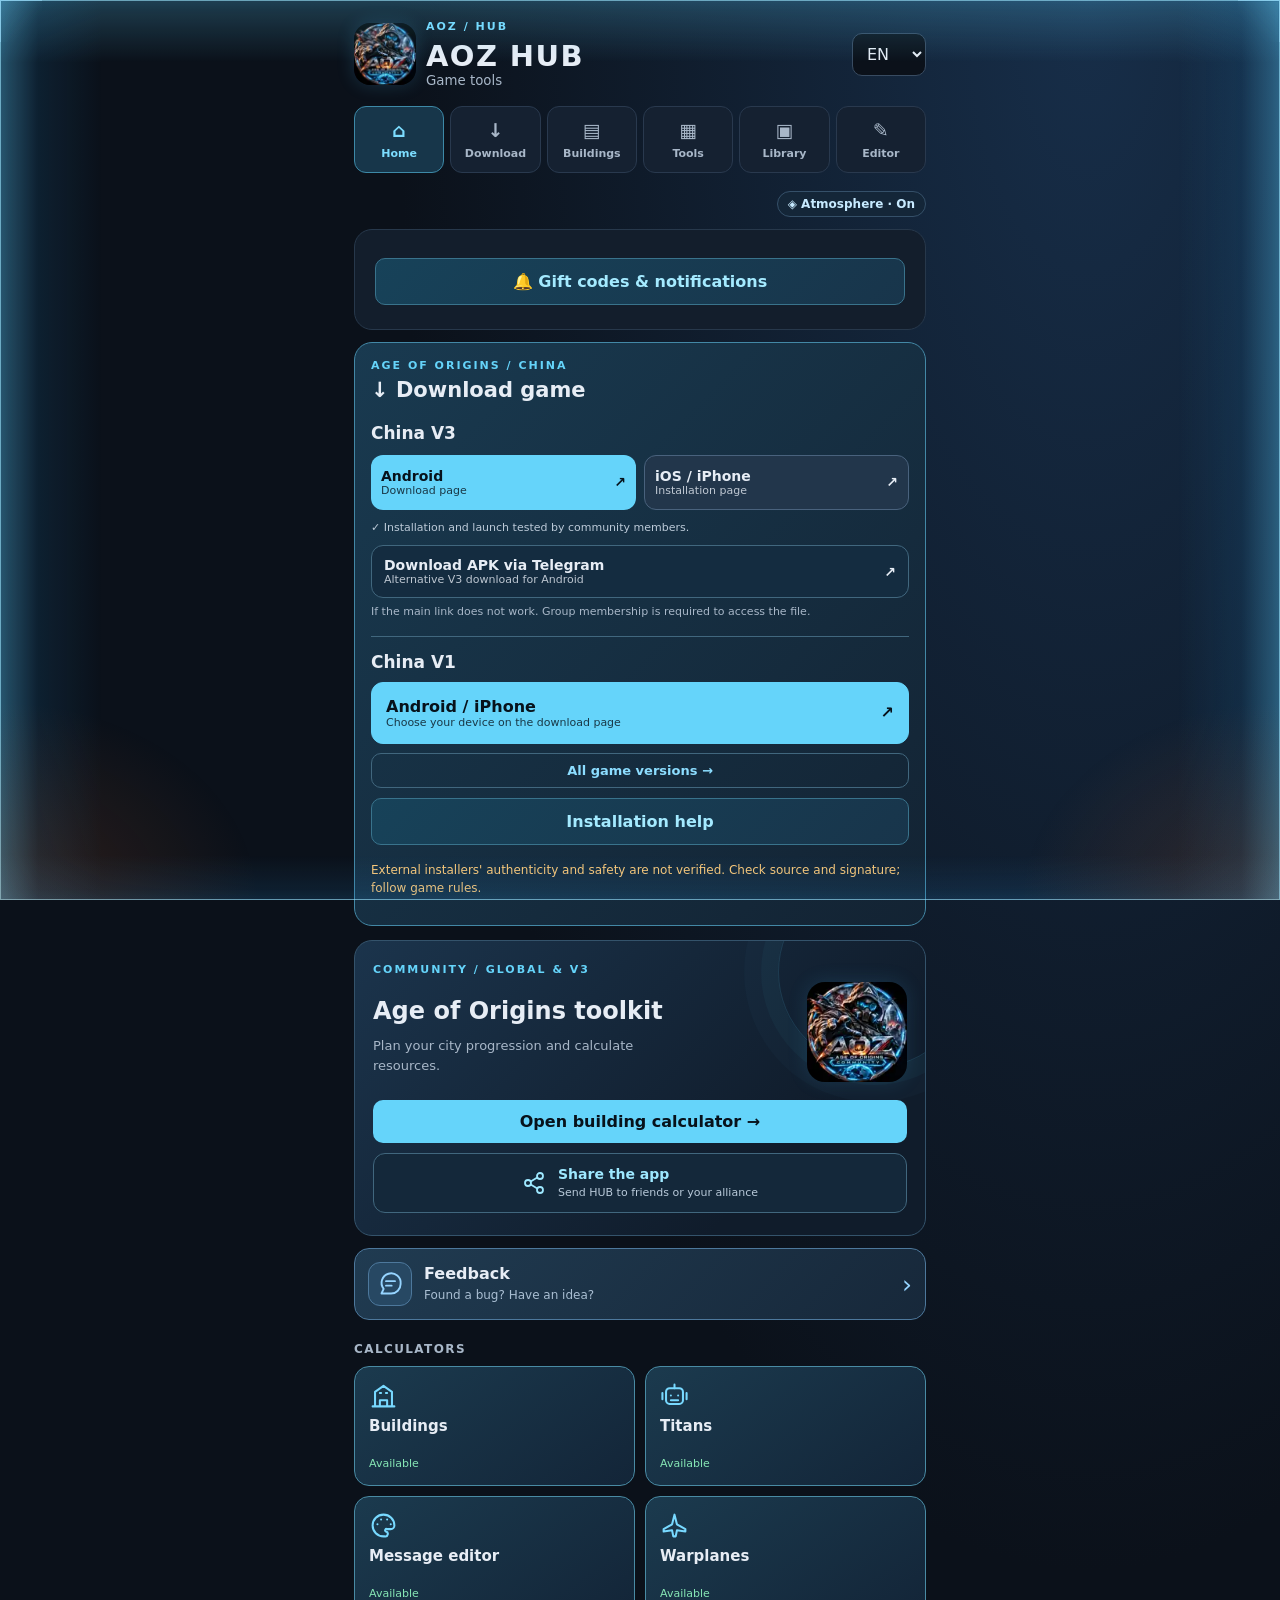
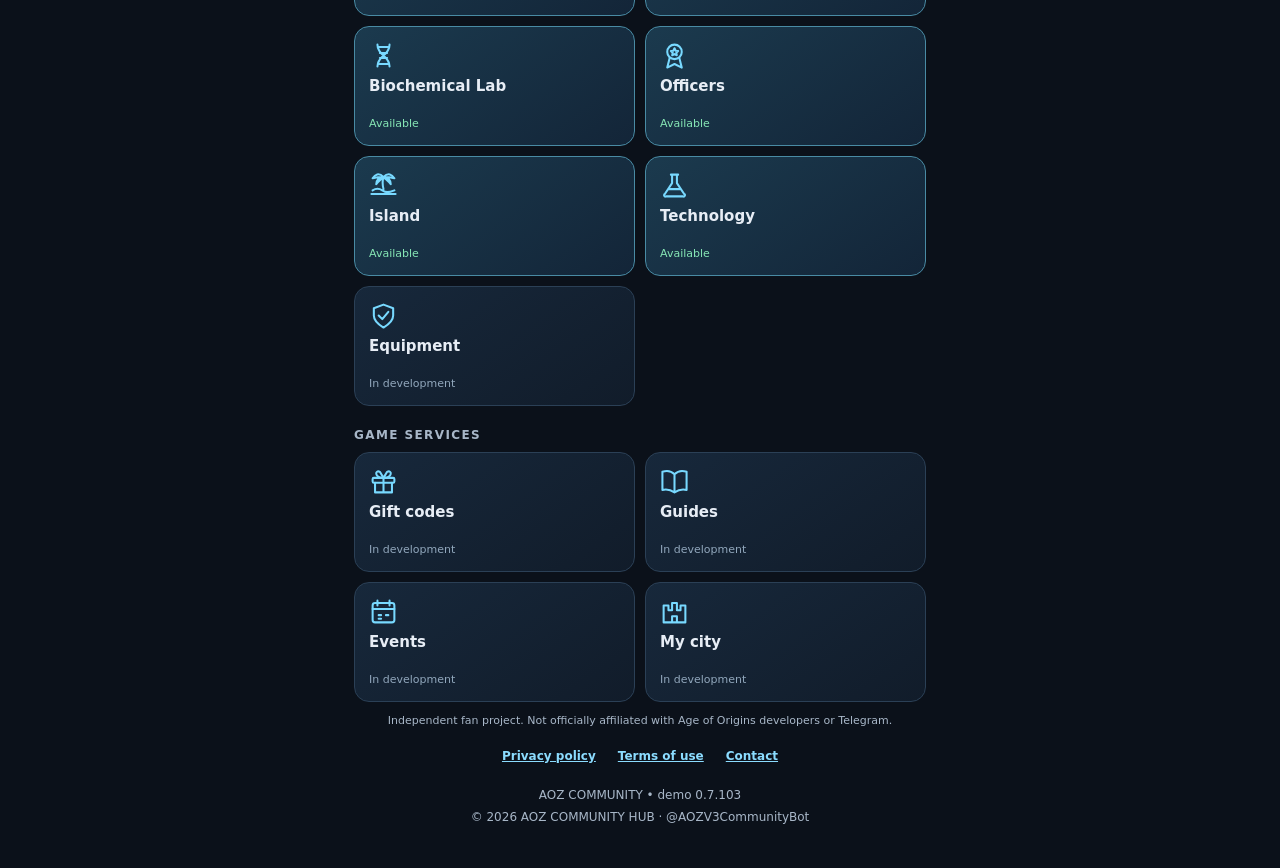
==== index.html @ c3727399 "Release 0.7.103: verify remaining active warplane talent fields" ====
<!doctype html><!-- AOZ COMMUNITY HUB | Copyright and use terms: https://t.me/MikhailXOne | Official app: https://t.me/AOZV3CommunityBot?startapp --><html lang="en"><head><meta charset="utf-8"><meta name="viewport" content="width=device-width, initial-scale=1"><title>AOZ Community Hub</title><script src="https://telegram.org/js/telegram-web-app.js?65"></script><style>
*{box-sizing:border-box}body{margin:0;background:#0b111a;color:#e7edf5;font:16px system-ui,sans-serif}main{max-width:520px;margin:auto;padding:24px 16px}header{display:flex;align-items:center;justify-content:space-between;gap:12px;margin-bottom:24px}h1{font-size:24px;margin:0;letter-spacing:1px}small,p{color:#a8b7c8}small{display:block}section{background:#131e2c;border:1px solid #27384b;border-radius:18px;padding:20px;margin:12px 0}h2{font-size:19px;margin:0 0 18px}label{display:block;font-size:13px;color:#a8b7c8;margin:12px 0 6px}select,button{width:100%;font:inherit;border-radius:10px;padding:12px;border:1px solid #384b61;background:#0b111a;color:#e7edf5}header select{width:auto}button{margin-top:18px;background:#65d4fa;color:#07121b;border:0;font-weight:800;cursor:pointer}.grid{display:grid;grid-template-columns:1fr 1fr;gap:12px}.line{display:flex;justify-content:space-between;gap:8px;padding:10px 0;border-bottom:1px solid #283649}.line strong{font-variant-numeric:tabular-nums}a{color:#65d4fa}footer{text-align:center;color:#a8b7c8;font-size:12px;margin-top:20px}#result[hidden]{display:none} .tag{color:#65d4fa;font-size:11px;letter-spacing:2px;font-weight:bold;margin-bottom:6px} .warn{color:#ffca78} .req{padding:6px 0} .muted{color:#a8b7c8} 
#cityPlanner[hidden],#cityModeWrap[hidden]{display:none}#cityPlanner{margin-top:14px;border-top:1px solid #283649;padding-top:8px}.plannerRow{display:grid;grid-template-columns:minmax(0,1fr) 100px;gap:12px;align-items:center;padding:9px 0;border-bottom:1px solid #283649}.plannerRow select{padding:9px}.plannerRow label{margin:0;font-size:14px;color:#e7edf5}.plannerRow small{font-size:12px;margin-top:4px}.planSummary{margin:14px 0;padding:12px;border:1px solid #384b61;border-radius:12px}.planSummary h3{margin:0 0 8px;font-size:16px}details{margin:12px 0}summary{cursor:pointer;color:#65d4fa;padding:8px 0}.planSteps li{margin:7px 0}.planSteps{padding-left:24px}.planCosts .line{font-size:14px}
body{background:radial-gradient(ellipse at 85% 0%,#172e49 0%,#0b111a 45%);min-height:100vh}
main{max-width:600px;padding:20px 14px 30px}
header{margin-bottom:18px}header h1{font-size:29px;letter-spacing:1.4px}
header .tag{color:#79dcff}header select{min-width:65px}
.hubnav{display:grid;grid-template-columns:repeat(4,minmax(0,1fr));gap:6px;margin-bottom:18px}
.hubnav button{margin:0;padding:11px 3px;min-width:0;background:#152131;color:#a8b7c8;border:1px solid #29394e;font-size:11px;font-weight:700;border-radius:12px;line-height:1.3}
.hubnav button span{display:block;font-size:19px;margin-bottom:4px}
.hubnav button[aria-current="page"]{background:#17364a;color:#7cddff;border-color:#3d89a7}
.hubscreen[hidden]{display:none!important}
.hubhero{position:relative;overflow:hidden;padding:22px 18px;background:linear-gradient(135deg,#1b344c,#101c2b 75%);border:1px solid #34536b}
.hubhero:after{content:"";position:absolute;right:-45px;top:-65px;width:190px;height:190px;border:1px solid #5ed2ff24;border-radius:50%;box-shadow:0 0 0 17px #5ed2ff09,0 0 0 34px #5ed2ff06;pointer-events:none}
.hubhero h2{font-size:24px;line-height:1.16;margin:10px 0;max-width:350px}
.hubhero p{font-size:14px;line-height:1.5;margin:0;max-width:330px}
.hubhero button{position:relative;z-index:1;margin-top:18px}
.hubcaption{color:#a8b7c8;font-size:12px;letter-spacing:1.4px;text-transform:uppercase;margin:22px 0 10px}
.hubtiles{display:grid;grid-template-columns:repeat(2,minmax(0,1fr));gap:10px}
.hubtile{min-width:0;background:linear-gradient(145deg,#17283b,#111c2a);border:1px solid #2b4056;border-radius:15px;padding:14px;min-height:120px;display:flex;flex-direction:column;align-items:flex-start;justify-content:flex-start;gap:7px;text-align:left;color:#e7edf5;margin:0}
.hubtile svg{width:29px;height:29px;stroke:#78d9ff;fill:none;stroke-width:1.7;stroke-linecap:round;stroke-linejoin:round}
.hubtile strong{font-size:15px;line-height:1.25;overflow-wrap:anywhere}
.hubtile small{font-size:11px;line-height:1.25;font-weight:500;color:#91a7bc;margin-top:auto}
.hubtile.live{border-color:#498ba4;background:linear-gradient(145deg,#1b3a4e,#132538)}
.hubtile.live small{color:#86e6b5}
.hubtile:disabled{opacity:1;cursor:default}
.hubtile:not(:disabled):active{transform:scale(.98)}
#hubBuild section{margin-top:0}
#hubBuild .line strong{overflow-wrap:anywhere;max-width:56%;text-align:right}
.hubsectionintro{font-size:14px;color:#a8b7c8;line-height:1.5;margin:0 0 16px}
button:focus-visible,select:focus-visible{outline:2px solid #65d4fa;outline-offset:2px}
.fbTile{text-decoration:none;box-sizing:border-box;display:flex;align-items:center;gap:12px;width:100%;text-align:start;background:linear-gradient(135deg,#203b51,#17283a);border:1px solid #4d789c;border-radius:15px;padding:13px;margin:12px 0 0;color:#e7edf5}.fbIcon{width:44px;height:44px;flex:0 0 44px;border:1px solid #4d789c;border-radius:12px;background:#274863;color:#96d4ff;display:grid;place-items:center}.fbIcon svg{width:27px;height:27px}.fbTileText{flex:1;min-width:0;display:grid;gap:4px}.fbTileText strong{font-size:16px}.fbTileText small{color:#a9bed2;font-size:12px;line-height:1.4}.fbArrow{font-size:25px;color:#96d4ff}html[dir=rtl] .fbArrow{transform:rotate(180deg)}#hubFeedback .fbHero{display:flex;align-items:center;gap:12px;margin-bottom:12px}#hubFeedback .fbHero h2{margin:4px 0}#hubFeedback textarea{width:100%;box-sizing:border-box;background:#0d1724;color:#e7edf5;border:1px solid #405773;border-radius:9px;padding:10px;font:inherit;resize:vertical;min-height:112px;line-height:1.5}#hubFeedback .fbHint{font-size:12px;color:#a9bed2;line-height:1.5;margin:8px 0}#hubFeedback .fbInfo{border:1px solid #354c65;background:#162537;border-radius:10px;padding:10px;margin:12px 0}#hubFeedback .fbSend{background:linear-gradient(135deg,#398dc2,#235d8a);color:#fff}#hubFeedback .fbContact{display:block;text-align:center;color:#8bdcff;margin:12px 0;overflow-wrap:anywhere}#hubFeedback #fbPrepared{min-height:94px;font-size:12px}#hubFeedback .fbCount{text-align:end;font-size:11px;color:#a9bed2;margin:3px 0}#hubFeedback button:disabled{opacity:.5}
@media(max-width:340px){.hubtile{padding:10px}.hubtile strong{font-size:13px}.hubnav button{font-size:10px}}

.brandwrap{display:flex;align-items:center;gap:10px;min-width:0}
.brandwrap h1{font-size:clamp(21px,5.8vw,29px)}
.brandlogo{width:62px;height:62px;flex:none;object-fit:contain;border-radius:16px;box-shadow:0 0 18px #45b8ef32}
header .brandwrap+select{flex:none;padding:10px}
.hubheroContent{display:grid;grid-template-columns:minmax(0,1fr) 100px;gap:10px;align-items:center;position:relative;z-index:1}
.hubheroContent h2{font-size:clamp(18px,5vw,24px)}
.hubheroContent .heroLogo{width:100%;aspect-ratio:1;object-fit:contain;border-radius:18px;box-shadow:0 0 20px #45b8ef25}
.hubheroContent p{font-size:13px}
@media(max-width:340px){.brandlogo{width:48px;height:48px}.hubheroContent{grid-template-columns:minmax(0,1fr) 76px}}

.downloadIntro{color:#a8b7c8;font-size:14px;line-height:1.5}
.downloadCard{padding:18px;margin:12px 0;background:linear-gradient(145deg,#17283b,#111c2a)}
.downloadCard h3{margin:0 0 8px;font-size:19px}
.downloadCard p{font-size:13px;line-height:1.5}
.downloadLink{display:flex;align-items:center;justify-content:space-between;gap:12px;text-decoration:none;background:#65d4fa;color:#07121b;border-radius:12px;padding:14px;margin-top:10px;font-weight:800}
.downloadLink.ios{background:#22364b;color:#e7edf5;border:1px solid #49627d}
.downloadLink small{font-size:11px;color:inherit;opacity:.8;font-weight:500}
.downloadLink:focus-visible{outline:2px solid #65d4fa;outline-offset:3px}
.downloadCaution{font-size:12px;line-height:1.5;color:#ffca78}
.hubnav{grid-template-columns:repeat(6,minmax(0,1fr))}
.hubnav button{overflow-wrap:normal;word-break:normal;hyphens:none}
@media(max-width:480px){.hubnav{grid-template-columns:repeat(3,minmax(0,1fr))}.hubnav button{min-height:50px;padding:8px 4px}.hubnav button span{font-size:17px;margin-bottom:2px}}
#hubTitan .titanFields.titanLongLevels{grid-template-columns:minmax(0,1fr)}
#hubTitan .titanFields select{min-width:0;width:100%}
#hubTitan .titanArtworkButton{display:block;position:relative;width:100%;margin:12px 0 4px;padding:0;background:none;border:0;border-radius:12px}
#hubTitan .titanArtworkButton .titanArtwork{margin:0}
#hubTitan .titanArtworkButton .titanZoomIcon{position:absolute;bottom:7px;right:7px;display:grid;place-items:center;width:28px;height:28px;border-radius:8px;background:#0b111acc;color:#e7edf5;font-size:18px;line-height:1}
#tArtworkDialog{width:min(96vw,1000px);max-width:96vw;max-height:92vh;overflow:auto;padding:12px;border:1px solid #41677e;border-radius:14px;background:#0b111a;color:#e7edf5}
#tArtworkDialog::backdrop{background:#000d}
#tArtworkDialog .tArtworkBar{display:flex;gap:8px;margin:0 0 8px}
#tArtworkDialog .tArtworkBar button{margin:0;padding:10px 6px;font-size:13px}
#tArtworkDialog .tArtworkViewport{overflow:auto;max-width:100%;direction:ltr;border-radius:8px;touch-action:pan-x pan-y}
#tArtworkDialog img{display:block;width:max(100%,840px);height:auto;max-width:none}
#tArtworkDialog .tArtworkViewport.fit img{width:100%}
#tArtworkDialog p{font-size:12px;margin:8px 0 0;line-height:1.4}

.hubtile{text-align:start}.planSteps{padding-inline-start:24px;padding-inline-end:0}
#hubBuild .line strong{text-align:end;unicode-bidi:isolate}
html[dir="rtl"] .hubhero:after{right:auto;left:-45px}
html[dir="rtl"] .tag,html[dir="rtl"] .brandwrap h1{direction:ltr;text-align:right}
html[dir="rtl"] .hubcaption{letter-spacing:0}
html[dir="rtl"] #lang{direction:ltr}
html[dir="rtl"] .downloadLink span{transform:scaleX(-1)}
html[dir="rtl"] #result h2{unicode-bidi:plaintext}

#hubTitan .titanFields{display:grid;grid-template-columns:repeat(2,minmax(0,1fr));gap:10px}
#hubTitan .titanFields div{min-width:0}
#hubTitan .titanFields [hidden],#hubTitan [hidden]{display:none!important}
#hubTitan .titanSelect{margin-bottom:12px}
#hubTitan .titanArtwork{display:block;width:100%;height:auto;aspect-ratio:3/1;object-fit:contain;border-radius:12px;margin:12px 0 4px;border:1px solid #384b61}
#hubTitan .titanInfo{font-size:13px;line-height:1.5}
#hubTitan .line strong{direction:ltr;unicode-bidi:isolate}
#hubTitan select{min-width:0}
#hubTitan .titanNote{font-size:12px;line-height:1.5}

.quickDownload{padding:16px;margin:0 0 14px;border-color:#4388a6;background:linear-gradient(135deg,#193a50,#132333)}
.quickDownloadTitle{display:flex;align-items:center;justify-content:space-between;gap:8px}
.quickDownloadTitle h2{margin:4px 0 6px;font-size:21px}
.quickVersion{font-weight:800;font-size:14px;border:1px solid #4d8ca4;border-radius:9px;padding:6px 10px;color:#8ce6ff}
.quickDownloadLinks{display:grid;grid-template-columns:repeat(2,minmax(0,1fr));gap:8px}
.quickDownloadLinks .downloadLink{padding:12px 10px;font-size:14px;min-width:0;gap:4px}
.quickDownloadLinks .downloadLink small{overflow-wrap:anywhere}
.quickWarning{font-size:11px;line-height:1.4;margin:10px 0 0;color:#bccad8}
.allVersionsButton{margin:9px 0 0;background:transparent;color:#8cddff;border:1px solid #41677e;padding:9px;font-size:13px}
@media(max-width:340px){.quickDownloadLinks{grid-template-columns:1fr}}
.quickV1{margin-top:12px;padding-top:12px;border-top:1px solid #41677e}
.quickV1Title{display:flex;align-items:center;justify-content:space-between;gap:8px;margin-bottom:8px}
.quickV1Title .quickVersion{font-size:12px;padding:3px 8px}
.downloadLink.v1Link{background:#65d4fa;color:#07121b;border:1px solid #65d4fa}
.apkBackup{margin-top:10px}.apkBackup .apkLink{border:1px solid #41677e;background:#142c40;color:#e7edf5;padding:11px 12px;font-size:14px}.apkLink strong{font-size:14px}.apkAccess{font-size:11px;line-height:1.4;margin:6px 0 0;color:#a8b7c8}
.quickGameTitle{font-size:17px;line-height:1.35;margin:0 0 2px;font-weight:800;color:#e7edf5;text-align:start;unicode-bidi:isolate}
.quickV3{margin-top:14px}
.quickV1{margin-top:16px;padding-top:14px}
.quickDownloadLinks .downloadLink{margin-top:8px}
.quickV1 .v1Link{margin-top:8px}
html[dir="rtl"] .quickGameTitle{text-align:right}
.analyticsFooter{text-align:center;margin:18px 0 0;color:#a8b7c8;font-size:11px;line-height:1.5}.analyticsFooter p{font-size:11px;margin:0 auto 5px;max-width:440px}.analyticsFooter .analyticsToggle{display:inline-flex;align-items:center;gap:6px;cursor:pointer;font-size:11px;margin:0;color:#a8b7c8}.analyticsToggle input{width:14px;height:14px;accent-color:#65d4fa}
.hubShare{display:flex;align-items:center;justify-content:center;gap:12px;margin-top:10px;padding:12px 14px;border:1px solid #41677e;border-radius:12px;background:#14283a;color:#9ee8ff;text-decoration:none;min-height:58px;position:relative;z-index:1;overflow-wrap:anywhere}.hubShare svg{width:24px;height:24px;flex:0 0 24px}.hubShare span{min-width:0}.hubShare strong{font-size:14px;display:block}.hubShare small{font-size:11px;line-height:1.4;margin-top:3px;color:#b8c9d9}.hubShare:active{background:#203e56}.hubShare:focus-visible{outline:2px solid #65d4fa;outline-offset:3px}
.durationPanel{border-top:1px solid #41677e;margin-top:18px;padding-top:14px}.durationPanel .line{gap:10px;align-items:flex-start}.durationPanel .line strong{text-align:end;min-width:0;overflow-wrap:anywhere}.durationPanel p{font-size:12px;line-height:1.5}
.speedControl{margin-top:18px;padding:12px;border:1px solid #2b4056;border-radius:12px;background:#101b28}.speedControl label{margin:0 0 8px;font-weight:600;color:#dceaf4}.speedRow{display:flex;align-items:center;gap:12px}.speedRow input[type=range]{flex:1;min-width:0;width:100%;accent-color:#65d4fa;margin:0}.speedNumber{display:flex;align-items:center;gap:5px;flex:0 0 auto}.speedNumber input{font:inherit;color:#e7edf5;background:#0b111a;border:1px solid #384b61;border-radius:9px;padding:8px;width:88px;min-width:0}.speedControl p{font-size:11px;margin:8px 0 0;line-height:1.4}.durationPanel .speedHighlight strong{color:#8be1ff}
.installButton{margin:10px 0 4px;background:linear-gradient(135deg,#174259,#18354b);color:#a4eaff;border:1px solid #39738c;padding:13px}.installBack{background:transparent;border:1px solid #41677e;color:#a4eaff;margin:0 0 8px}.installIntro{padding:16px}.installWarning{border:1px solid #a56a35;background:#35251c;color:#ffdcac;border-radius:10px;padding:12px;font-size:13px;line-height:1.5}.installLegend{font-size:12px;line-height:1.4}.iosStep{padding:12px}.iosStep h3{margin:0 0 10px;font-size:16px;color:#a4eaff}.iosStep p{font-size:14px;line-height:1.5;margin:10px 0 0}.iosStep button{margin:0;padding:0;background:none;display:block;border:0}.iosStep img{display:block;width:100%;height:auto;border-radius:12px}.iosStep small{text-align:center;font-size:11px;margin-top:5px}#iosZoom{width:min(96vw,650px);max-height:96vh;overflow:auto;padding:12px;border:1px solid #41677e;border-radius:14px;background:#0b111a;color:#e7edf5}#iosZoom::backdrop{background:#000b}#iosZoom button{margin:0 0 8px}#iosZoom img{width:100%;height:auto;display:block}header select{max-width:98px}
#notifyPanel [hidden]{display:none!important}#notifyPanel label{display:block;margin:10px 0 4px}#notifyPanel input[type=checkbox]{width:auto;accent-color:#66d6f1;margin-inline-end:6px}#notifyPanel button{margin-top:8px;width:100%}#notifyPanel pre{white-space:pre-wrap;overflow-wrap:anywhere;font:inherit;background:#0b111a;padding:12px;border-radius:10px}#notifyPanel .ntCampaign{border-top:1px solid #2d4052;padding:12px 0;overflow-wrap:anywhere}#notifyPanel hr{border:0;border-top:1px solid #2d4052;margin:20px 0}
#boardOpen[hidden],#hubBoard [hidden]{display:none!important}#hubBoard input,#hubBoard textarea{width:100%;font:inherit;color:#e7edf5;background:#0b111a;border:1px solid #384b61;border-radius:10px;padding:11px}#hubBoard textarea{resize:vertical;min-height:100px}#hubBoard button{margin:8px 0 0}#hubBoard .bdDanger{background:#392333;color:#ffb9bc;border:1px solid #79505b}#hubBoard .bdActions{display:grid;grid-template-columns:repeat(2,minmax(0,1fr));gap:7px}#hubBoard .bdCard{padding:15px;overflow-wrap:anywhere}#hubBoard .bdCard h3{margin:0 0 7px}#hubBoard .bdCard p{white-space:pre-wrap;margin:8px 0}#hubBoard .bdCard img{display:block;width:100%;height:auto;border-radius:10px;margin:8px 0}#hubBoard .bdState{color:#8be1ff;font-weight:700}#hubBoard button:disabled{opacity:.55;cursor:default}#hubBoard .bdIntro{font-size:13px;line-height:1.5}#hubBoard .bdDisclaimer{padding:12px 14px;margin:12px 0;border:1px solid #795b35;border-radius:10px;background:#2c251b;font-size:13px;line-height:1.55}#hubBoard .bdPrice{font-size:20px;color:#8be1ff;font-weight:800}

#etPanel[hidden]{display:none!important}#etPanel{margin-top:18px}#etPanel h2{margin:0 0 5px;font-size:20px}#etPanel .etProgress{color:#9dd9bd;font-size:13px;font-weight:700;margin:5px 0}#etPanel .etNotice{font-size:12px;line-height:1.5;color:#ffca78;background:#2b231a;padding:10px;border-radius:9px}#etPanel .etTotal{display:flex;justify-content:space-between;align-items:center;gap:8px;background:#162836;border:1px solid #35556b;border-radius:12px;padding:13px;margin:12px 0}#etPanel .etTotal strong{font-size:25px;color:#8be1ff;white-space:nowrap}#etPanel .etTools{display:grid;grid-template-columns:1fr 1fr;gap:8px;margin-bottom:16px}#etPanel .etTools button{margin:0;font-size:12px;padding:9px;background:#24384b}#etPanel .etTree{display:flex;flex-direction:column;gap:14px;position:relative}#etPanel .etRow{display:grid;gap:9px;position:relative;align-items:start}#etPanel .etRow.single{grid-template-columns:minmax(0,1fr);width:77%;align-self:center}#etPanel .etRow.double{grid-template-columns:repeat(2,minmax(0,1fr))}#etPanel .etRow:not(:last-child):after{content:'';position:absolute;bottom:-14px;left:50%;height:14px;width:2px;background:#625079;z-index:0}#etPanel .etCard{min-width:0;border:1px solid #354454;border-inline-start:4px solid var(--etColor);background:#121d29;border-radius:12px;overflow:hidden;padding:0;margin:0;box-shadow:0 2px 8px #0003}#etPanel .green{--etColor:#22c28c}#etPanel .blue{--etColor:#4698ff}#etPanel .purple{--etColor:#a66af3}#etPanel .gold{--etColor:#e7a82b}#etPanel .etSummary{display:block;padding:12px 9px;cursor:pointer;list-style:none;min-height:83px;box-sizing:border-box}#etPanel .etSummary::-webkit-details-marker{display:none}#etPanel .etSummary strong{font-size:14px;line-height:1.3;display:block;overflow-wrap:anywhere}#etPanel .etSummary:after{content:'⌄';display:block;color:#a9b9cc;text-align:center;font-size:14px;margin-top:4px}#etPanel details[open]>.etSummary:after{content:'⌃'}#etPanel .etSub{display:flex;align-items:center;justify-content:space-between;gap:4px;flex-wrap:wrap;margin-top:9px;font-size:12px}#etPanel .etLevel{color:#d4b5ff;background:#382b50;border-radius:5px;padding:3px 5px}#etPanel .etCost{color:#78e3b5;font-weight:800}#etPanel .etBody{border-top:1px solid #354454;padding:8px}#etPanel .etFields{display:flex;flex-wrap:wrap;gap:5px}#etPanel .etFields label{flex:1 1 65px;min-width:0;font-size:11px;margin:0}#etPanel select{font-size:13px;padding:6px;margin:4px 0;width:100%}#etPanel .etDescription{font-size:11px;line-height:1.5;color:#b5c3d2;overflow-wrap:anywhere}#etPanel .etBody h4{margin:10px 0 5px;font-size:12px}#etPanel .etStat{display:flex;flex-direction:column;gap:4px;padding:7px 0;border-bottom:1px solid #314152;font-size:11px;overflow-wrap:anywhere}#etPanel .etStat b{color:#8be1ff;font-size:12px}#etPanel .etBreakdown{font-size:11px;margin-top:10px}#etPanel .etStep{display:flex;justify-content:space-between;gap:3px;padding:3px 0}#etPanel .etPending{opacity:.66;padding:12px 9px;min-height:83px}#etPanel .etPending strong{display:block;font-size:13px;overflow-wrap:anywhere}#etPanel .etPending small{display:block;font-size:11px;color:#a8b7c8;margin-top:8px}
#hubTitan #tModeTabs{display:grid;grid-template-columns:repeat(2,minmax(0,1fr));gap:7px;margin:7px 0 12px}#hubTitan .tModeTab{width:100%;display:flex;align-items:center;justify-content:flex-start;gap:7px;margin:0;padding:10px 8px;border:1px solid #394b61;background:#15212e;color:#c4d3e4;border-radius:9px;font-size:12px;line-height:1.25;text-align:start;min-width:0;overflow-wrap:anywhere}#hubTitan .tModeTab:last-child{grid-column:1/-1}#hubTitan .tModeTab[aria-pressed=true]{background:#293b54;border-color:#7e9ed1;color:#eaf4ff;box-shadow:inset 0 0 0 1px #7e9ed1}#hubTitan .tModeIcon{flex-shrink:0;color:#98c3f0;font-size:18px}

#hubBuild .bcHero{padding:15px;border:1px solid #405a7b;border-radius:15px;background:radial-gradient(ellipse at 100% 0,#294568 0,transparent 68%),linear-gradient(130deg,#192e43,#101c2b);display:flex;gap:12px;align-items:center;margin-bottom:15px}
#hubBuild .bcHeroIcon{width:48px;height:48px;flex:0 0 48px;display:grid;place-items:center;background:#253d58;border:1px solid #57749b;border-radius:13px;color:#a6cfff}#hubBuild .bcHeroIcon svg{width:30px;height:30px}#hubBuild .bcBrand{color:#9bb8dc;font-size:10px;letter-spacing:1.2px;font-weight:800}#hubBuild .bcHero h2{margin:4px 0;font-size:21px;line-height:1.2}#hubBuild .bcHero p{margin:3px 0;font-size:12px;color:#b5c9df}
#hubBuild .bcCategories{display:flex;flex-wrap:wrap;gap:5px;margin:8px 0}#hubBuild .bcTab{width:auto;flex:1 1 auto;padding:8px 9px;margin:0;border:1px solid #3b4f65;background:#152437;color:#aebed1;font-size:12px;border-radius:8px}#hubBuild .bcTab[aria-pressed=true]{border-color:#87b8f4;color:#eff7ff;background:#284563}
#hubBuild .bcBuildings{display:grid;grid-template-columns:repeat(2,minmax(0,1fr));gap:7px;margin:8px 0 12px}#hubBuild .bcTile{margin:0;display:flex;align-items:center;gap:8px;text-align:start;padding:10px 8px;min-height:61px;min-width:0;background:linear-gradient(140deg,#1c3044,#142233);color:#d9e7f5;border:1px solid #344c63;font-size:12px;border-radius:10px}#hubBuild .bcTile[aria-pressed=true]{border-color:#91bdf7;background:linear-gradient(135deg,#294966,#1a3047);box-shadow:inset 0 0 0 1px #91bdf7}#hubBuild .bcTileIcon{color:#a5c8ee;flex:0 0 25px;display:grid;place-items:center}#hubBuild .bcTileIcon svg{width:24px;height:24px}#hubBuild .bcTile strong{min-width:0;overflow-wrap:anywhere}#hubBuild #coverage{font-size:11px;line-height:1.4;color:#a1b6ca}
#hubBuild .bcSelected{margin:12px 0 0;border:1px solid #3d5773;border-radius:13px 13px 0 0;background:linear-gradient(145deg,#1d3045,#142132);padding:12px 12px 9px}#hubBuild .bcSelectedLabel{font-size:10px;letter-spacing:1px;color:#a0b8d2}#hubBuild .bcSelectedTitle{display:flex;gap:8px;align-items:center;font-weight:800;font-size:19px;margin:6px 0}#hubBuild .bcLevelDisplay{display:grid;grid-template-columns:1fr 24px 1fr;align-items:center;text-align:center;gap:4px;margin-top:9px;direction:ltr}#hubBuild .bcLevelDisplay strong{font-size:26px;display:block;color:#e7edf5}#hubBuild .bcLevelDisplay div:last-child strong{color:#8be1ff}#hubBuild .bcLevelDisplay small{font-size:11px}#hubBuild .bcLevelArrow{color:#90aeca;font-size:20px}
#hubBuild .bcProgress{height:5px;background:#384758;border-radius:5px;position:relative;overflow:hidden;margin:12px 0 2px}#hubBuild .bcProgress b,#hubBuild .bcProgress i{display:block;position:absolute;inset-inline-start:0;top:0;height:100%;border-radius:5px}#hubBuild .bcProgress b{background:#4f83ba}#hubBuild .bcProgress i{background:#9bb8e5}#hubBuild .bcLevelControls{margin:0 0 12px;padding:4px 12px 12px;border:1px solid #3d5773;border-top:0;border-radius:0 0 13px 13px;background:#142132}#hubBuild .bcLevelControls label{font-size:11px;margin-top:6px}#hubBuild .bcLevelControls select{font-size:16px;padding:10px 6px}#hubBuild .plannerRow{border:1px solid #35475c;background:#152437;border-radius:10px;padding:10px;margin:6px 0;grid-template-columns:minmax(0,1fr) 82px}#hubBuild .speedControl{background:linear-gradient(145deg,#1a2c40,#111d2b);border-color:#3d5773}#hubBuild #calc{background:linear-gradient(135deg,#8ed8ff,#75a6ed);box-shadow:0 4px 15px #5fa8f022;color:#0c1e2d}
#hubBuild #result{padding:15px}#hubBuild #result h2{font-size:20px;margin:0 0 12px;line-height:1.3}#hubBuild #result h3{font-size:16px;margin:15px 0 8px}#hubBuild #result .warn{font-size:12px;padding:10px;border:1px solid #5d4935;border-radius:9px;background:#29231d;line-height:1.5}#hubBuild #result p{line-height:1.5;font-size:12px}
#hubBuild .bcResources{display:grid;grid-template-columns:repeat(2,minmax(0,1fr));gap:8px;margin:8px 0 12px}#hubBuild .bcResource{min-width:0;border:1px solid #354c62;border-radius:12px;background:linear-gradient(145deg,#1a2b3f,#142131);padding:10px;position:relative}#hubBuild .bcResourceIcon{font-size:22px;line-height:1.2;margin-bottom:5px}#hubBuild .bcResource small{font-size:11px;overflow-wrap:anywhere}#hubBuild .bcResource strong{display:block!important;max-width:none!important;text-align:start!important;color:var(--bcColor);font-size:17px;line-height:1.3;overflow-wrap:anywhere;font-variant-numeric:tabular-nums;margin:5px 0 8px}#hubBuild .bcResource label{margin:0;font-size:11px}#hubBuild .bcResource input{width:100%;min-width:0;border:1px solid #42566c;border-radius:7px;background:#0e1824;color:#e7edf5;padding:7px 6px;font-size:14px;margin:4px 0}#hubBuild .bcShort{font-size:11px;color:#9cb3c7;line-height:1.4;overflow-wrap:anywhere}#hubBuild .bcShort.need{color:#ffaaa1}#hubBuild .bcShort.ok{color:#83e3bd}
#hubBuild .bcInventory{padding:10px 11px;background:#162636;border:1px solid #344b61;border-radius:11px;margin:10px 0}#hubBuild .bcInventoryTop{display:flex;align-items:center;justify-content:space-between;gap:8px}#hubBuild .bcInventoryTop strong{font-size:13px}#hubBuild .bcInventory button{width:auto;margin:0;padding:7px 9px;border:1px solid #50637a;border-radius:8px;background:#25374c;color:#d7e5f5;font-size:11px}#hubBuild .bcInventory p{margin:6px 0 0;font-size:11px!important}#hubBuild .bcReq,#hubBuild #result>.req{padding:10px;border:1px solid #344a60;border-radius:10px;background:#162636;margin:6px 0}#hubBuild #result>.bcReq{display:flex;align-items:center;justify-content:space-between;gap:10px}#hubBuild .bcReq strong{color:#8be1ff}#hubBuild #result .planSummary{background:#142235;border-color:#3a5069}#hubBuild #result .durationPanel{background:linear-gradient(135deg,#223a50,#142332);border-color:#52799e}#hubBuild #result .durationPanel .speedHighlight{display:block;background:#112a3a;padding:11px;border:1px solid #3f7188;border-radius:10px;margin:6px 0}#hubBuild #result .durationPanel .speedHighlight strong{display:block;max-width:none;text-align:start;font-size:23px;margin-top:5px}#hubBuild #result .durationPanel .speedHighlight span{font-size:12px;color:#b0c8db}#hubBuild #result details{border:1px solid #34495e;background:#111d2a;border-radius:10px;padding:5px 10px}#hubBuild #result details summary{font-size:13px;font-weight:700}#hubBuild #result .planSteps li{background:#1a2a3c;padding:8px;border-radius:7px;font-size:13px}#hubBuild .bcSaved{font-size:11px;color:#98b5a9;margin:8px 0 0}
@media(max-width:340px){#hubBuild section{padding:12px}#hubBuild .bcResource{padding:8px}#hubBuild .bcResource strong{font-size:15px}#hubBuild .bcTile{padding:8px 5px}}


#hubEditor section{padding:14px;margin-top:0}
#hubEditor .edHero{display:flex;gap:12px;align-items:center;padding:15px;background:radial-gradient(ellipse at 100% 0,#35466b,transparent 75%),linear-gradient(135deg,#203047,#121e2d);border:1px solid #526c90;border-radius:15px;margin-bottom:12px}
#hubEditor .edHeroIcon{flex:0 0 48px;width:48px;height:48px;display:grid;place-items:center;border-radius:13px;background:#2c415c;color:#c2a7ff;font-size:28px;border:1px solid #6579a1}#hubEditor .edHero h2{font-size:22px;margin:4px 0}#hubEditor .edHero p{font-size:12px;margin:0}#hubEditor .edBox{background:#162537;border:1px solid #354c65;border-radius:12px;padding:11px;margin:10px 0}#hubEditor .edBox h3{font-size:15px;margin:0 0 8px}
#hubEditor textarea,#hubEditor input:not([type=color]):not([type=range]){font:inherit;color:#e7edf5;background:#0d1724;border:1px solid #405773;border-radius:9px;padding:10px;width:100%;min-width:0;box-sizing:border-box}#hubEditor textarea{resize:vertical;min-height:100px;line-height:1.5}#hubEditor textarea:focus,#hubEditor input:focus{outline:1px solid #8bdcff}
#hubEditor .edToolbar{display:grid;grid-template-columns:repeat(6,minmax(0,1fr));gap:5px;margin:8px 0}#hubEditor button.edSmall{margin:0;padding:8px 5px;background:#22364d;color:#dce9f6;border:1px solid #49627f;border-radius:8px;font-size:12px;min-width:0;overflow-wrap:anywhere}#hubEditor .edToolbar button{font-size:19px;min-height:40px}#hubEditor button[aria-pressed=true]{background:#345b79;border-color:#8bdcff;color:#fff}
#hubEditor .edRow{display:flex;align-items:center;gap:8px;flex-wrap:wrap}#hubEditor .edRow>*{min-width:0}#hubEditor .edRow .edSmall{flex:1}#hubEditor .edColor{padding:0;width:45px;height:37px;border:1px solid #6a8098;border-radius:8px;background:#122234;cursor:pointer;flex:0 0 45px}#hubEditor .edHex{flex:1;direction:ltr}#hubEditor .edSwatches{display:grid;grid-template-columns:repeat(8,minmax(0,1fr));gap:5px;margin:8px 0}#hubEditor .edSwatch{padding:0;margin:0;min-height:29px;border:1px solid #718299;border-radius:6px;position:relative}#hubEditor .edSwatch[aria-pressed=true]{outline:2px solid #fff;outline-offset:1px}#hubEditor .edSwatch:active{transform:scale(.95)}
#hubEditor .edNote{font-size:11px;line-height:1.45;color:#a9bed2;margin:6px 0}#hubEditor .edWarn{color:#ffca78;font-size:12px;margin:5px 0}#hubEditor .edSectionTitle{font-size:15px;color:#dce9f6;margin:14px 0 8px}#hubEditor input[type=range]{width:100%;accent-color:#8bdcff}#hubEditor .edPreviewStage{background:#bcb9ab;border:1px solid #929080;border-radius:12px;padding:15px 10px;min-height:100px}#hubEditor .edBubble{border:3px double #8b9d46;border-radius:8px;box-shadow:inset 0 0 5px #aeaeae,0 2px 3px #80775f;background:linear-gradient(180deg,#d8d8d8,#c4c4c4);padding:10px;color:#30302d;white-space:pre-wrap;overflow-wrap:anywhere;font-size:14px;font-family:Arial,system-ui,sans-serif;line-height:1.4;min-height:45px}#hubEditor .edOutput{min-height:90px;font:12px monospace;direction:ltr;overflow-wrap:anywhere}#hubEditor .edCopy{margin:8px 0;background:linear-gradient(135deg,#8ed8ff,#879ee8);color:#101d30}#hubEditor details{border:1px solid #3a5068;border-radius:9px;background:#111e2c;padding:5px 9px}#hubEditor details summary{font-size:13px}#hubEditor .edGrid{display:grid;grid-template-columns:repeat(2,minmax(0,1fr));gap:8px}#hubEditor [hidden]{display:none!important}
#hubEditor .edBudgetTrack{height:7px;background:#0d1724;border:1px solid #405773;border-radius:6px;overflow:hidden;margin:5px 0}#hubEditor .edBudgetTrack>div{height:100%;background:#72c9a7;width:0;transition:width .15s}#hubEditor .edBudgetTrack.over>div{background:#ee7373}#hubEditor .edCopy:disabled{opacity:.45;cursor:not-allowed}
#hubEditor .edModes{display:grid;grid-template-columns:repeat(3,minmax(0,1fr));gap:7px;margin:12px 0 8px}#hubEditor .edMode{display:flex;flex-direction:column;align-items:center;justify-content:center;gap:7px;width:100%;min-height:64px;min-width:0;margin:0;padding:8px 5px;border:1px solid #455c75;border-radius:10px;background:#152437;color:#c2d3e4;font-size:12px;line-height:1.25;text-align:center;overflow-wrap:anywhere}#hubEditor .edMode[aria-pressed=true]{border-color:#8bdcff;background:#26405a;color:#fff;box-shadow:inset 0 0 0 1px #8bdcff}#hubEditor .edModeSample{width:100%;height:15px;border-radius:4px;border:1px solid #ffffff40;display:block}#hubEditor .edSolidSample{background:var(--ed-solid,#e32616)}#hubEditor .edTwoSample{background:var(--ed-gradient,linear-gradient(90deg,#f00,#00f))}#hubEditor .edRainbowSample{background:linear-gradient(90deg,#a00000,#813000,#6d4200,#20551a,#00566f,#233c9e,#702080)}#hubEditor .edOpacity{padding:0 2px;margin:8px 0}#hubEditor .edOpacity label{margin-top:0}#hubEditor .edSwatch{min-height:34px}
@media(max-width:340px){#hubEditor .edSwatches{grid-template-columns:repeat(6,minmax(0,1fr))}#hubEditor .edToolbar{grid-template-columns:repeat(3,minmax(0,1fr))}}

#hubLegal section{padding:15px}#hubLegal p{line-height:1.6;font-size:13px;color:#bacbdd}#hubLegal h2{font-size:18px;margin:0 0 12px}#hubLegal a{overflow-wrap:anywhere}.legalFooter{display:flex;flex-wrap:wrap;justify-content:center;gap:5px 12px;margin:14px 0 5px}.legalFooter button{width:auto;margin:0;padding:5px;background:transparent;color:#8bdcff;font-size:12px;border:0;text-decoration:underline}.ownerContact{display:grid;gap:14px;padding:14px;border:1px solid #33586c;border-radius:14px;background:linear-gradient(145deg,#132b3a,#101e2b);margin:14px 0}.ownerContactIdentity{display:flex;align-items:center;gap:12px}.ownerContactIdentity>div{min-width:0}.ownerContactIdentity strong{display:block;color:#e5f7ff;overflow-wrap:anywhere;font-size:17px}.ownerContactIdentity small{display:block;color:#a6bbc9;font-size:12px;margin-top:3px;line-height:1.45}.ownerContactIcon{width:46px;height:46px;border-radius:14px;background:#229ed5;color:white;display:grid;place-items:center;flex:none}.ownerContactIcon svg{width:25px;height:25px}.ownerContact a.ownerContactButton{display:block;text-align:center;padding:13px 10px;border-radius:11px;background:#229ed5;color:#fff;text-decoration:none;font-weight:700;line-height:1.4}.ownerContact a.ownerContactButton:focus-visible{outline:2px solid #a5e8ff;outline-offset:3px}.ownerContactCopyright{text-align:center;color:#a6bbc9;font-size:11px!important;line-height:1.5}.legalDisclaimer{font-size:11px;color:#a8b7c8;text-align:center;line-height:1.5}.legalWarn{font-size:12px!important;color:#ffca78!important;line-height:1.5}

/* Approved branded loading screen; never blocks application initialization. */
#aozSplash[hidden]{display:none!important}
#aozSplash{position:fixed;inset:0;z-index:10000;display:grid;place-items:center;overflow:hidden;background:radial-gradient(ellipse at 50% 45%,#101b26 0,#070d14 42%,#03070b 76%);color:#e9f4fb;font-family:system-ui,-apple-system,sans-serif;pointer-events:auto;opacity:1;transition:opacity 200ms ease}
#aozSplash .aozs-splash{width:min(88vw,340px);display:flex;flex-direction:column;align-items:center;text-align:center}#aozSplash .aozs-logo-wrap{width:min(58vw,218px);aspect-ratio:1;position:relative;display:grid;place-items:center;isolation:isolate}#aozSplash .aozs-logo-wrap:before{content:"";position:absolute;inset:-9px;border-radius:50%;border:1px solid #213748;z-index:-1}#aozSplash .aozs-logo-wrap:after{content:"";position:absolute;inset:-9px;border:1px solid transparent;border-top-color:#64d9fc;border-right-color:#64d9fc55;border-radius:50%;animation:aozsScan 2.6s linear infinite;z-index:-1}#aozSplash .aozs-logo{width:100%;height:100%;object-fit:contain;border-radius:50%;display:block}#aozSplash .aozs-name{margin-top:30px;font-size:19px;line-height:1.3;letter-spacing:.12em;font-weight:800;white-space:nowrap}#aozSplash .aozs-hub{font-size:14px;margin-top:8px;letter-spacing:.48em;padding-left:.48em;color:#65d4fa;font-weight:700}#aozSplash .aozs-signal{width:104px;height:2px;margin-top:28px;background:#233541;overflow:hidden;border-radius:2px}#aozSplash .aozs-signal:before{content:"";display:block;height:100%;width:38%;background:linear-gradient(90deg,transparent,#65d4fa,transparent);animation:aozsSignal 1.6s linear infinite}#aozSplash .aozs-status{font-size:11px;margin-top:11px;color:#a5b7c7;letter-spacing:.06em}
@keyframes aozsScan{to{transform:rotate(360deg)}}
@keyframes aozsSignal{from{transform:translateX(-100%)}to{transform:translateX(365%)}}
#aozSplash{touch-action:none}@media(prefers-reduced-motion:reduce){#aozSplash{transition:none!important}#aozSplash *,#aozSplash *::before,#aozSplash *::after{animation:none!important}}
@media(max-height:420px){#aozSplash .aozs-logo-wrap{width:140px}#aozSplash .aozs-name{margin-top:14px}#aozSplash .aozs-signal{margin-top:12px}}
@media(max-width:320px){#aozSplash .aozs-name{font-size:16px}}

/* AOZ Atmosphere: edge-only cold glow, energy traces and rising embers. */
#hubHome[hidden],#aozWinterLayer[hidden],#aozWinterToggle[hidden]{display:none!important}
#aozWinterLayer{position:fixed;inset:0;z-index:9000;overflow:hidden;pointer-events:none;isolation:isolate}
#aozWinterLayer *{pointer-events:none}
#aozWinterLayer .awCold{position:absolute;inset:0;background:linear-gradient(90deg,rgba(89,203,255,.36),rgba(35,155,230,.11) 3%,transparent 8%,transparent 92%,rgba(35,155,230,.11) 97%,rgba(89,203,255,.36)),linear-gradient(180deg,rgba(94,209,255,.23),transparent 7%,transparent 95%,rgba(36,123,188,.17));box-shadow:inset 0 0 0 1px #a5eaff85}
#aozWinterLayer .awCorner{position:absolute;width:42px;height:42px;border:solid #9bdeff85;border-width:1px 0 0 1px;top:0;left:0;background:linear-gradient(135deg,#87d8ff15,transparent 65%)}
#aozWinterLayer .awCorner.awRight{left:auto;right:0;transform:scaleX(-1)}
#aozWinterLayer .awHeat{position:absolute;bottom:0;width:22%;height:24%;background:radial-gradient(ellipse at bottom left,#ed6e2429,transparent 65%);left:0}
#aozWinterLayer .awHeat.awRight{left:auto;right:0;transform:scaleX(-1)}
#aozWinterLayer .awTrace{position:absolute;left:1px;top:0;width:3px;height:108px;border-radius:100%;background:linear-gradient(180deg,transparent,#2ea8ff80 25%,#e1fbff 55%,#5cdaff90 78%,transparent);box-shadow:0 0 11px #55caffb0;opacity:0;animation:awTraceDown 9s linear -3s infinite}
#aozWinterLayer .awTrace.awRight{left:auto;right:1px;animation:awTraceDown 12s linear -6s infinite}
@keyframes awTraceDown{0%{transform:translateY(-90px);opacity:0}6%{opacity:.85}33%{opacity:.8}39%{transform:translateY(calc(100vh + 90px));opacity:0}100%{transform:translateY(calc(100vh + 90px));opacity:0}}
#aozWinterLayer .awEmber{position:absolute;bottom:-14px;left:var(--x);width:var(--s);height:var(--h);border-radius:80%;background:linear-gradient(180deg,#ffe2a1,#ff9b41 55%,#b7411600);box-shadow:0 0 6px #ff8d3c77;opacity:0;animation:awRise var(--d) ease-out var(--delay) infinite;will-change:transform,opacity}
#aozWinterLayer .awAsh{height:var(--s);background:#9ba9b3;box-shadow:none;border-radius:35%}
@keyframes awRise{0%{opacity:0;transform:translate3d(0,0,0) rotate(-12deg)}12%{opacity:var(--o)}55%{opacity:var(--mid)}100%{opacity:0;transform:translate3d(var(--drift),var(--rise),0) rotate(33deg)}}
#aozWinterToggle{display:block;width:auto;margin:0 0 8px auto;padding:5px 10px;background:#142638;border:1px solid #355069;border-radius:999px;color:#c7eaff;font:600 12px system-ui;cursor:pointer;}
@media(prefers-reduced-motion:reduce){#aozWinterLayer:not([data-motion="on"]){display:none!important}}

#aozWinterLayer .awCold:after{content:'';position:absolute;inset:0;border:1px solid #84daff85;box-shadow:inset 0 0 13px 1px #48bbff28;opacity:.35;animation:awEdgeBreath 6s ease-in-out infinite}
@keyframes awEdgeBreath{0%,100%{opacity:.35}50%{opacity:.8}}
</style><link rel="stylesheet" href="data/island-ui.css?v=0.7.82"><style>/* Building cards and visual planning */
#hubBuild section:first-child{padding:14px}
#hubBuild .bcHero{position:relative;overflow:hidden;min-height:120px;padding:14px 12px;gap:12px;background:radial-gradient(ellipse at 12% 100%,#b5a16b20,transparent 65%),linear-gradient(145deg,#233b4a,#101c2a 66%);border-color:#516b79}
#hubBuild .bcHeroIcon{flex:0 0 106px;width:106px;height:104px;background:radial-gradient(ellipse at 50% 65%,#8fc2d82c,transparent 67%);border:0;border-radius:0}
#hubBuild .bcHeroIcon img{width:100%;height:100%;object-fit:contain;filter:drop-shadow(0 6px 6px #0009)}
#hubBuild .bcHero h2{font-size:clamp(18px,5vw,24px);overflow-wrap:anywhere}#hubBuild .bcBrand{color:#d2ba84}
#hubBuild .bcCategories{gap:7px;margin:12px 0}
#hubBuild .bcTab{min-height:36px;font-weight:650;padding:7px 10px}
#hubBuild .bcTab[aria-pressed=true]{color:#eaf7ff;background:#21485b;border-color:#79d3f0}
#hubBuild .bcBuildings{grid-template-columns:repeat(2,minmax(0,1fr));gap:10px;margin-bottom:16px}
#hubBuild .bcTile{position:relative;flex-direction:column;justify-content:flex-start;align-items:center;text-align:center;padding:10px 7px;gap:3px;min-height:150px;border-radius:13px;border-color:#3a4d5e;background:radial-gradient(ellipse at 50% 47%,#39536a66,transparent 64%),linear-gradient(150deg,#1d2b37,#111e2a);overflow:hidden}
#hubBuild .bcTile[aria-pressed=true]{background:radial-gradient(ellipse at 50% 50%,#407a9470,transparent 70%),linear-gradient(150deg,#224454,#142c3d);border-color:#8adffc;box-shadow:inset 0 0 0 1px #8adffc55,0 0 14px #65d4fa15}
#hubBuild .bcTile .bcTileIcon{flex:none;width:100%;height:85px;display:grid;place-items:center}
#hubBuild .bcTileIcon img{width:100%;height:100%;object-fit:contain;filter:drop-shadow(0 4px 4px #0007)}
#hubBuild .bcTile .bcTileIcon svg{width:47px;height:47px}
#hubBuild .bcTile strong{font-size:13px;line-height:1.28;margin:auto 0 0;overflow-wrap:anywhere}
#hubBuild .bcTile small{font-size:10px;color:#b9cddd;line-height:1.25}
#hubBuild .bcTile[aria-pressed=true] small{color:#9fe7fb}
#hubBuild .bcSelected{background:radial-gradient(ellipse at 85% 22%,#35597355,transparent 70%),linear-gradient(145deg,#192e40,#142132);border-color:#52758d;padding:13px}
#hubBuild .bcSelectedTitle{min-height:100px;gap:12px;line-height:1.25;overflow-wrap:anywhere}
#hubBuild .bcSelectedTitle .bcTileIcon{width:108px;height:94px;flex:0 0 108px}
#hubBuild .bcLevelDisplay{border-top:1px solid #42556b;padding-top:12px}
#hubBuild .bcProgress{height:8px}#hubBuild .bcProgress b{background:#386b92}#hubBuild .bcProgress i{background:#81d2e7}
#hubBuild .bcLevelControls{border-color:#52758d}
#hubBuild .bcPower{display:flex;align-items:center;justify-content:space-between;gap:8px;margin:12px 0 0;padding:10px;border:1px solid #3e6074;border-radius:10px;background:#102635;color:#c1d9e7;font-size:12px}
#hubBuild .bcPower strong{color:#9fe0bc;font-size:14px;text-align:end;overflow-wrap:anywhere}#hubBuild .bcPower[hidden]{display:none}
#hubBuild .bcEffects,#hubBuild .bcAmbiguity{margin:12px 0 0;padding:12px;border:1px solid #3e6074;border-radius:12px;background:#102635}#hubBuild .bcEffects[hidden]{display:none}#hubBuild .bcEffects summary,#hubBuild .bcAmbiguity summary{font-weight:700;cursor:pointer;color:#d0e7f2}#hubBuild .bcEffectRow{display:flex;justify-content:space-between;align-items:center;gap:8px;font-size:12px;padding:8px 0;border-bottom:1px solid #27384b}#hubBuild .bcEffectRow strong{text-align:end;overflow-wrap:anywhere;color:#9fe0bc}#hubBuild .bcEffects p,#hubBuild .bcAmbiguity p{font-size:12px;margin:8px 0 0}#hubBuild .bcAmbiguity{background:#30271b;border-color:#80633b}#hubBuild .bcAmbiguity summary{color:#f6cb83}#hubBuild .bcAmbiguityRow{display:grid;grid-template-columns:1fr;gap:4px}#hubBuild .bcAmbiguityRow strong{text-align:start;color:#f6cb83}
#hubBuild .bcJump{padding:9px;margin:0 0 12px;min-height:40px;background:#193c50;color:#bdeafa;border:1px solid #4d849c;font-size:13px}
#hubBuild .bcResource{border-color:#435b6c;background:radial-gradient(ellipse at 0% 0%,color-mix(in srgb,var(--bcColor) 12%,transparent),transparent 65%),#142334}
#hubBuild .bcResource strong{font-size:clamp(15px,4vw,20px)}
#hubBuild .bcTile:focus-visible,#hubBuild .bcJump:focus-visible{outline:2px solid #a7eaff;outline-offset:3px}
#hubBuild .bcAuditNote{color:#b4c7d4;font-size:12px;line-height:1.5;margin:10px 0;padding:9px;border-inline-start:2px solid #c8a969;background:#252a30}
@media(max-width:350px){#hubBuild .bcHeroIcon{flex-basis:80px;width:80px;height:85px}#hubBuild .bcTile{min-height:137px}#hubBuild .bcTile .bcTileIcon{height:74px}#hubBuild .bcSelectedTitle .bcTileIcon{width:85px;flex-basis:85px}}
/* Building cards: fixed artwork track, independent wrapping labels. */
#hubBuild .bcTile{margin:0;display:grid;grid-template-columns:minmax(0,1fr);grid-template-rows:clamp(74px,26vw,112px) minmax(2.6em,1fr) auto;align-content:stretch;align-items:center;justify-items:center;gap:6px;min-height:0;min-width:0;height:100%;padding:10px 7px;text-align:center;overflow:hidden}
#hubBuild .bcTile .bcTileIcon{position:relative;display:block;width:100%;height:100%;min-width:0;min-height:0;overflow:hidden}
#hubBuild .bcTile .bcTileIcon img,#hubBuild .bcTile .bcTileIcon svg{position:absolute;inset:0;display:block;width:100%;height:100%;max-width:100%;max-height:100%;margin:0;object-fit:contain;filter:none}
#hubBuild .bcTile strong{display:block;position:relative;min-width:0;width:100%;margin:0;font-size:13px;line-height:1.3;white-space:normal;overflow-wrap:anywhere;word-break:normal}
#hubBuild .bcTile small{display:block;position:relative;width:100%;margin:0;font-size:11px;line-height:1.3;white-space:normal;overflow-wrap:anywhere}

/* Titan development: independent art and text tracks, mobile and RTL safe. */
#hubTitan>section:first-child{padding:14px}
#hubTitan .tvHero{padding:15px 13px;border:1px solid #6c604c;border-radius:15px;background:radial-gradient(ellipse at 90% 0%,#b8884526,transparent 70%),linear-gradient(145deg,#28303e,#15202d);margin:0 0 12px}
#hubTitan .tvBrand{font-size:10px;font-weight:800;letter-spacing:1.6px;color:#d9bd82}
#hubTitan .tvHero h2{margin:5px 0;font-size:clamp(18px,5vw,25px);overflow-wrap:anywhere}
#hubTitan .tvHero p{font-size:12px;line-height:1.4;margin:0;color:#bdcbd8}
#hubTitan .tvPicker{display:grid;grid-template-columns:repeat(2,minmax(0,1fr));gap:9px;margin:9px 0 14px}
#hubTitan .tvPick{display:grid;grid-template-columns:minmax(0,1fr);grid-template-rows:auto minmax(2.6em,1fr) auto;gap:7px;min-width:0;height:100%;margin:0;padding:8px;border:1px solid #53677c;background:linear-gradient(150deg,#26394b,#14202d);color:#e2edf7;text-align:center;border-radius:13px;overflow:hidden}
#hubTitan .tvPick[data-who="1"]{background:linear-gradient(145deg,#382c3b,#1d202c);border-color:#705765}
#hubTitan .tvPick[aria-pressed=true]{border-color:#e4c185;box-shadow:inset 0 0 0 1px #e4c18555,0 0 12px #caa3651c}
#hubTitan .tvImage{position:relative;width:100%;aspect-ratio:1/1;overflow:hidden;border-radius:8px;min-width:0;min-height:0;background:#111b26}
#hubTitan .tvImage img{position:absolute;inset:0;width:100%;height:100%;max-width:100%;max-height:100%;object-fit:cover;display:block;object-position:50% 50%}
#hubTitan .tvPick[data-who="0"] .tvImage img{object-position:0% 50%}
#hubTitan .tvPick strong,#hubTitan .tvPick small{display:block;width:100%;margin:0;min-width:0;white-space:normal;overflow-wrap:anywhere;line-height:1.3}
#hubTitan .tvPick strong{font-size:14px}#hubTitan .tvPick small{font-size:11px;color:#d3c4a4}
#hubTitan .titanArtworkButton{margin:8px 0 14px;border:1px solid #4b5c70;background:#111c28;padding:0 0 8px;overflow:hidden}
#hubTitan .titanArtworkButton .titanArtwork{border:0;border-radius:10px 10px 0 0;aspect-ratio:3/1;object-fit:contain}
#hubTitan .tvArtCaption{display:block;color:#b9cddd;font-size:11px;line-height:1.4;padding:7px 30px 0 10px;overflow-wrap:anywhere}
#hubTitan #tModeTabs{gap:9px;margin:8px 0 16px}
#hubTitan .tModeTab,#hubTitan .tModeTab:last-child{grid-column:auto;display:grid;grid-template-columns:30px minmax(0,1fr);grid-template-rows:auto auto;align-content:center;align-items:center;gap:4px 8px;min-width:0;min-height:78px;text-align:start;padding:9px 8px;border-radius:12px;background:linear-gradient(145deg,#213348,#152232)}
#hubTitan .tModeTab[aria-pressed=true]{border-color:#dfbc7d;background:linear-gradient(145deg,#413b3b,#263445);box-shadow:inset 0 0 0 1px #dfbc7d66;color:#fff4de}
#hubTitan .tModeIcon{grid-row:1/3;display:grid;place-items:center;width:30px;height:34px;color:#dbbf88;font-size:24px}
#hubTitan .tModeIcon svg{width:26px;height:26px;display:block}
#hubTitan .tvModeTitle{font-size:13px;font-weight:750;line-height:1.25;min-width:0;overflow-wrap:anywhere}
#hubTitan .tvModeDesc{grid-column:2;font-size:10px;font-weight:500;line-height:1.3;color:#b5c8da;overflow-wrap:anywhere;white-space:normal}
#hubTitan .tvPick:focus-visible,#hubTitan .tModeTab:focus-visible{outline:2px solid #f5d69a;outline-offset:2px}
#hubTitan #tNote{font-size:12px;color:#b8c6d3;margin:8px 0 10px}
@media(max-width:350px){#hubTitan>section:first-child{padding:10px}#hubTitan .tModeTab{grid-template-columns:24px minmax(0,1fr);padding:8px 6px;gap:3px 5px}#hubTitan .tModeIcon{width:24px}#hubTitan .tModeIcon svg{width:22px;height:22px}}
/* Titan evolution path */
#hubTitan .tvEvoPath{margin:0 0 14px;padding:12px;border:1px solid #53667c;border-radius:13px;background:linear-gradient(145deg,#202f42,#152130)}
#hubTitan .tvEvoPath h3{margin:0 0 10px;font-size:15px;color:#e3eaf3}
#hubTitan .tvEvoSummary{display:grid;grid-template-columns:repeat(2,minmax(0,1fr));gap:7px;margin-bottom:12px}
#hubTitan .tvEvoState{min-width:0;border:1px solid #3d5064;border-inline-start:3px solid var(--stage);border-radius:8px;padding:8px;background:#111e2c}
#hubTitan .tvEvoState small{font-size:10px;line-height:1.3}
#hubTitan .tvEvoState strong{display:block;color:var(--stage);font-size:12px;line-height:1.35;overflow-wrap:anywhere;margin-top:3px}
#hubTitan .tvEvoRail{display:grid;grid-template-columns:repeat(5,minmax(0,1fr));gap:4px}
#hubTitan .tvEvoStage{display:grid;grid-template-rows:26px minmax(3.9em,1fr) auto;justify-items:center;align-items:center;gap:4px;margin:0;padding:6px 2px;min-width:0;min-height:0;border:1px solid #3a4b60;border-radius:9px;background:#172536;color:#d3dfe9;text-align:center}
#hubTitan .tvEvoStage[aria-pressed=true]{border-color:var(--stage);box-shadow:inset 0 0 0 1px var(--stage);background:#263449}
#hubTitan .tvEvoStage:disabled{opacity:.5;cursor:default}
#hubTitan .tvEvoDot{display:grid;place-items:center;width:25px;height:25px;border:1px solid var(--stage);border-radius:50%;color:var(--stage);font-size:12px;background:#111e2d}
#hubTitan .tvEvoName{font-size:10px;line-height:1.3;width:100%;overflow-wrap:anywhere;white-space:normal}
#hubTitan .tvEvoStage small{color:var(--stage);font-size:10px;line-height:1.2}
#hubTitan .tvEvoTrack{display:flex;gap:3px;margin:10px 0 0;height:6px}
#hubTitan .tvEvoSegment{position:relative;overflow:hidden;border-radius:4px;background:#354357}
#hubTitan .tvEvoSegment b,#hubTitan .tvEvoSegment i{position:absolute;inset-block:0;inset-inline-start:0;background:var(--stage)}
#hubTitan .tvEvoSegment b{opacity:.45}
#hubTitan .tvEvoPath p{font-size:11px;line-height:1.4;margin:8px 0 0}
@media(max-width:350px){#hubTitan .tvEvoPath{padding:9px 7px}#hubTitan .tvEvoRail{gap:3px}#hubTitan .tvEvoName{font-size:9px}}
</style></head><body><div id="aozSplash" role="status" aria-live="polite"><div class="aozs-splash"><div class="aozs-logo-wrap"><img id="aozSplashLogo" class="aozs-logo" width="512" height="512" alt="AOZ Community" src="[data-uri]" decoding="sync"></div><div class="aozs-name">AOZ COMMUNITY</div><div class="aozs-hub">HUB</div><div class="aozs-signal" aria-hidden="true"></div><div class="aozs-status" id="aozSplashStatus">Loading…</div></div></div><script>(function(){
const splash=document.getElementById('aozSplash'),logo=document.getElementById('aozSplashLogo'),status=document.getElementById('aozSplashStatus');
const words={ru:'Загрузка…',en:'Loading…',es:'Cargando…',vi:'Đang tải…',ar:'جارٍ التحميل…',zh:'載入中…',hr:'Učitavanje…',it:'Caricamento…'};
let lang='en';try{lang=(localStorage.getItem('aozHubManualLang')||window.Telegram?.WebApp?.initDataUnsafe?.user?.language_code||navigator.language||'en').toLowerCase().split(/[-_]/)[0]}catch{}
status.textContent=words[lang]||words.en;
// Show on every new document load. Start the visible minimum after a paint,
// not while the main script is still executing. The app initializes in parallel.
let ready=false,painted=false,closing=false,closed=false,minimum=0,safety=0,fade=0;
const reduced=window.matchMedia?.('(prefers-reduced-motion: reduce)')?.matches===true;
function hide(){if(closed)return;closed=true;clearTimeout(minimum);clearTimeout(safety);clearTimeout(fade);splash.hidden=true}
function maybeFinish(){if(closing||closed||!ready||!painted)return;closing=true;splash.style.opacity='0';fade=setTimeout(hide,reduced?0:200)}
window.aozFinishSplash=()=>{ready=true;maybeFinish()};
safety=setTimeout(hide,8000);
const sharp=new Image();sharp.onload=()=>{if(!closed&&sharp.naturalWidth>0)logo.src=sharp.src};sharp.src='assets/aoz-splash-512.svg';
const frame=window.requestAnimationFrame?.bind(window)||((fn)=>setTimeout(fn,16));
frame(()=>frame(()=>{if(closed)return;minimum=setTimeout(()=>{painted=true;maybeFinish()},800)}));
})();</script><main><header><div class="brandwrap"><img class="brandlogo" src="[data-uri]" alt="AOZ Community" width="62" height="62"><div><div class="tag">AOZ / HUB</div><h1>AOZ HUB</h1><small id="sub">Игровые инструменты</small></div></div><select id="lang" aria-label="Язык / Language"><option value="ru">RU</option><option value="en" selected>EN</option><option value="es">ES</option><option value="vi">VI</option><option value="ar">AR</option><option value="zh">繁中</option><option value="hr" title="Hrvatski">HR</option><option value="it" title="Italiano">IT</option></select></header>
<nav class="hubnav" aria-label="Navigation">
<button type="button" data-screen="home"><span aria-hidden="true">⌂</span><b data-ui="home"></b></button><button type="button" data-screen="download"><span aria-hidden="true">↓</span><b data-ui="downloadNav"></b></button>
<button type="button" data-screen="build"><span aria-hidden="true">▤</span><b data-ui="build"></b></button>
<button type="button" data-screen="tools"><span aria-hidden="true">▦</span><b data-ui="tools"></b></button>
<button type="button" data-screen="guides"><span aria-hidden="true">▣</span><b data-ui="guides"></b></button>
<button type="button" data-screen="editor"><span aria-hidden="true">✎</span><b data-ui="editorNav"></b></button>
</nav>
<div class="hubscreen" id="hubHome"><button id="aozWinterToggle" type="button" aria-pressed="true">◈ Atmosphere · On</button><div id="aozWinterLayer" aria-hidden="true" hidden><div class="awCold"></div><div class="awCorner"></div><div class="awCorner awRight"></div><div class="awHeat"></div><div class="awHeat awRight"></div><div class="awTrace"></div><div class="awTrace awRight"></div><span class="awEmber" style="--x:1.2%;--s:1.5px;--h:3.2px;--o:0.48;--mid:0.31;--d:8.0s;--delay:-0.29s;--drift:8px;--rise:-17vh"></span><span class="awEmber" style="--x:95.1%;--s:3.2px;--h:6.7px;--o:0.55;--mid:0.36;--d:9.3s;--delay:-1.00s;--drift:-8px;--rise:-30vh"></span><span class="awEmber" style="--x:8.6%;--s:2.8px;--h:5.9px;--o:0.62;--mid:0.40;--d:10.6s;--delay:-1.89s;--drift:8px;--rise:-24vh"></span><span class="awEmber awAsh" style="--x:95.4%;--s:2.4px;--h:5.0px;--o:0.26;--mid:0.17;--d:11.9s;--delay:-2.98s;--drift:-8px;--rise:-18vh"></span><span class="awEmber" style="--x:8.3%;--s:2.0px;--h:4.2px;--o:0.54;--mid:0.35;--d:13.2s;--delay:-4.24s;--drift:8px;--rise:-31vh"></span><span class="awEmber" style="--x:95.7%;--s:1.6px;--h:3.4px;--o:0.61;--mid:0.40;--d:8.0s;--delay:-3.14s;--drift:-8px;--rise:-25vh"></span><span class="awEmber" style="--x:8.0%;--s:3.3px;--h:6.9px;--o:0.68;--mid:0.44;--d:9.3s;--delay:-4.32s;--drift:8px;--rise:-19vh"></span><span class="awEmber awAsh" style="--x:96.0%;--s:2.9px;--h:6.1px;--o:0.26;--mid:0.17;--d:10.6s;--delay:-5.68s;--drift:-8px;--rise:-32vh"></span><span class="awEmber" style="--x:7.7%;--s:2.5px;--h:5.3px;--o:0.60;--mid:0.39;--d:11.9s;--delay:-7.23s;--drift:8px;--rise:-26vh"></span><span class="awEmber" style="--x:96.3%;--s:2.1px;--h:4.4px;--o:0.67;--mid:0.44;--d:13.2s;--delay:-8.96s;--drift:-8px;--rise:-20vh"></span><span class="awEmber" style="--x:7.4%;--s:1.7px;--h:3.6px;--o:0.52;--mid:0.34;--d:8.0s;--delay:-6.00s;--drift:8px;--rise:-33vh"></span><span class="awEmber awAsh" style="--x:96.6%;--s:3.4px;--h:7.1px;--o:0.26;--mid:0.17;--d:9.3s;--delay:-7.64s;--drift:-8px;--rise:-27vh"></span><span class="awEmber" style="--x:7.1%;--s:3.0px;--h:6.3px;--o:0.66;--mid:0.43;--d:10.6s;--delay:-9.46s;--drift:8px;--rise:-21vh"></span><span class="awEmber" style="--x:96.9%;--s:2.6px;--h:5.5px;--o:0.51;--mid:0.33;--d:11.9s;--delay:-11.47s;--drift:-8px;--rise:-34vh"></span></div><section id="notifyPanel" style="margin-top:12px"><button id="ntOpen" type="button" class="installButton" style="width:100%"></button><div id="ntBody" hidden><p id="ntIntro"></p><p id="ntStatus" role="status" aria-live="polite"></p><div id="ntPrefs" hidden><label><input type="checkbox" id="ntV3"> China V3</label><label><input type="checkbox" id="ntV1"> China V1</label><label><input type="checkbox" id="ntGlobal"> Global</label><label><input type="checkbox" id="ntNews"> <span id="ntNewsLabel"></span></label><p id="ntConsent"></p><button type="button" id="ntSave"></button><button type="button" id="ntUnsub" class="installButton"></button></div><div id="ntAdmin" hidden><hr><h2 id="ntAdminTitle"></h2><p id="ntCounts"></p><button type="button" id="ntRefresh" class="installButton"></button><label id="ntCategoryLabel" for="ntCategory"></label><select id="ntCategory"><option value="v3">China V3</option><option value="v1">China V1</option><option value="global">Global</option></select><label for="ntCode" id="ntCodeLabel"></label><input id="ntCode" maxlength="64" autocomplete="off" autocapitalize="off" spellcheck="false"><button id="ntPreview" type="button"></button><div id="ntPreviewBox" hidden><p id="ntAudience"></p><label id="ntPreviewLanguageLabel" for="ntPreviewLanguage"></label><select id="ntPreviewLanguage"><option value="ru">RU</option><option value="en">EN</option><option value="es">ES</option><option value="vi">VI</option><option value="ar">AR</option><option value="zh">繁中</option><option value="hr">HR</option><option value="it">IT</option></select><pre id="ntPreviewText" dir="auto"></pre><button id="ntQueue" type="button"></button></div><h3 id="ntHistoryTitle"></h3><p id="ntBatchHint"></p><div id="ntHistory"></div></div></div></section>
<section class="quickDownload"><div class="quickDownloadTitle"><div><div class="tag">AGE OF ORIGINS / CHINA</div><h2><span aria-hidden="true">↓ </span><span data-ui="download"></span></h2></div></div><div class="quickV3"><h3 class="quickGameTitle" dir="ltr">China V3</h3><div class="quickDownloadLinks"><a class="downloadLink" data-analytics-download="v3_android" href="https://xgame7.ru/xr/xr.htm" target="_blank" rel="noopener noreferrer"><div>Android<small data-ui="androidSub"></small></div><span aria-hidden="true">↗</span></a><a class="downloadLink ios" data-analytics-download="v3_ios" href="https://tqauu.wvedkov.cn:8443/api/c/28rekne8" target="_blank" rel="noopener noreferrer"><div>iOS / iPhone<small data-ui="iosSub"></small></div><span aria-hidden="true">↗</span></a></div><p class="quickWarning" data-ui="quickWarning"></p><div class="apkBackup"><a class="downloadLink apkLink" data-telegram-link data-analytics-download="v3_apk_telegram" href="https://t.me/c/3538241427/1/35205" target="_blank" rel="noopener noreferrer"><div><strong data-ui="apkBackupTitle"></strong><small data-ui="apkBackupSub"></small></div><span aria-hidden="true">↗</span></a><p class="apkAccess" data-ui="apkBackupAccess"></p></div></div><div class="quickV1"><h3 class="quickGameTitle" dir="ltr">China V1</h3><a class="downloadLink v1Link" data-analytics-download="v1_universal" href="https://sdk.nehapi.com/mobile/Downfile/index?data=Z2lkPTM5JnBpZD0zMjM3fHY1OUgwQ0RuN2ZjaVcwUTlvaDFY" target="_blank" rel="noopener noreferrer"><div>Android / iPhone<small data-ui="v1Choose"></small></div><span aria-hidden="true">↗</span></a></div><button type="button" class="allVersionsButton" data-screen="download" data-ui="allVersions"></button><button type="button" class="installButton" data-screen="install" data-ui="installHelp"></button></section>
<section class="hubhero"><div class="tag">COMMUNITY / GLOBAL &amp; V3</div><div class="hubheroContent"><div><h2 data-ui="hero"></h2><p data-ui="lead"></p></div><img class="heroLogo" src="[data-uri]" alt="" width="100" height="100"></div><button type="button" data-screen="build" data-ui="open"></button><a id="hubShare" class="hubShare" data-telegram-link href="https://t.me/share/url?url=https%3A%2F%2Ft.me%2FAOZV3CommunityBot%3Fstartapp" target="_blank" rel="noopener noreferrer"><svg viewBox="0 0 24 24" fill="none" stroke="currentColor" stroke-width="1.8" stroke-linecap="round" stroke-linejoin="round" aria-hidden="true"><circle cx="18" cy="5" r="3"/><circle cx="6" cy="12" r="3"/><circle cx="18" cy="19" r="3"/><path d="m8.7 10.5 6.6-4M8.7 13.5l6.6 4"/></svg><span><strong data-ui="shareApp"></strong><small data-ui="shareHint"></small></span></a></section>
<a href="https://t.me/MikhailXOne" id="fbOpen" class="fbTile"><span class="fbIcon"><svg viewBox="0 0 24 24" aria-hidden="true" fill="none" stroke="currentColor" stroke-width="1.7" stroke-linecap="round" stroke-linejoin="round"><path d="M21 11.5a8.5 8.5 0 0 1-8.5 8.5H4l1.9-4.1A8.5 8.5 0 1 1 21 11.5Z"/><path d="M8 9h8M8 13h5"/></svg></span><span class="fbTileText"><strong data-fb="0">Feedback</strong><small data-fb="1">Found a bug? Have an idea?</small></span><span class="fbArrow" aria-hidden="true">›</span></a>
<h2 class="hubcaption" data-ui="calculators"></h2><div class="hubtiles" id="homeCalcTiles"></div>
<h2 class="hubcaption" data-ui="services"></h2><div class="hubtiles" id="homeGuideTiles"></div><button id="boardOpen" class="installButton" type="button" data-bd="0" hidden></button>
</div>
<div class="hubscreen" id="hubTools" hidden><h2 data-ui="calculators"></h2><p class="hubsectionintro" data-ui="toolsLead"></p><div class="hubtiles" id="allCalcTiles"></div></div>
<div class="hubscreen" id="hubGuides" hidden><h2 data-ui="services"></h2><p class="hubsectionintro" data-ui="guidesLead"></p><div class="hubtiles" id="allGuideTiles"></div></div>
<div class="hubscreen" id="hubDownload" hidden>
<h2 data-ui="download"></h2><p class="downloadIntro" data-ui="downloadLead"></p><button type="button" class="installButton" data-screen="install" data-ui="installHelp"></button>
<section class="downloadCard"><div class="tag">AGE OF ORIGINS / CHINA</div><h3>China V3</h3><p data-ui="v3Lead"></p>
<a class="downloadLink" data-analytics-download="v3_android" href="https://xgame7.ru/xr/xr.htm" target="_blank" rel="noopener noreferrer"><div>Android<small data-ui="androidSub"></small></div><span aria-hidden="true">↗</span></a>
<a class="downloadLink ios" data-analytics-download="v3_ios" href="https://tqauu.wvedkov.cn:8443/api/c/28rekne8" target="_blank" rel="noopener noreferrer"><div>iOS / iPhone<small data-ui="iosSub"></small></div><span aria-hidden="true">↗</span></a>
<div class="apkBackup"><a class="downloadLink apkLink" data-telegram-link data-analytics-download="v3_apk_telegram" href="https://t.me/c/3538241427/1/35205" target="_blank" rel="noopener noreferrer"><div><strong data-ui="apkBackupTitle"></strong><small data-ui="apkBackupSub"></small></div><span aria-hidden="true">↗</span></a><p class="apkAccess" data-ui="apkBackupAccess"></p></div><div class="downloadCaution" data-ui="downloadWarning"></div></section>
<section class="downloadCard"><div class="tag">AGE OF ORIGINS / CHINA</div><h3>China V1</h3><p data-ui="v1Lead"></p><a class="downloadLink v1Link" data-analytics-download="v1_universal" href="https://sdk.nehapi.com/mobile/Downfile/index?data=Z2lkPTM5JnBpZD0zMjM3fHY1OUgwQ0RuN2ZjaVcwUTlvaDFY" target="_blank" rel="noopener noreferrer"><div>Android / iPhone<small data-ui="v1Choose"></small></div><span aria-hidden="true">↗</span></a><p class="quickWarning" data-ui="v1Checked"></p></section>
</div><div class="hubscreen" id="hubInstall" hidden><button type="button" class="installBack" data-screen="download" data-ui="installBack"></button><a id="androidJump" class="installButton" style="display:block;text-align:center;border-radius:10px;text-decoration:none" href="#androidGuide"></a><section class="installIntro"><div class="tag">AOZ COMMUNITY HUB / iOS</div><h2 id="iosTitle"></h2><p id="iosIntro"></p><p id="iosWarning" class="installWarning"></p><p id="iosLegend" class="installLegend"></p></section><div id="iosSteps"></div><section class="installIntro"><p id="iosEnd"></p><a id="iosApple" target="_blank" rel="noopener noreferrer"></a><p class="installLegend" id="iosAndroid" hidden></p></section><div id="androidGuide" style="scroll-margin-top:80px"><section class="installIntro"><div class="tag">AOZ COMMUNITY HUB / Android</div><h2 id="androidTitle"></h2><p id="androidIntro"></p><p id="androidWarning" class="installWarning"></p><p id="androidLegend" class="installLegend"></p></section><div id="androidSteps"></div><section class="installIntro"><p id="androidEnd"></p><a id="androidGoogle" target="_blank" rel="noopener noreferrer"></a></section></div></div><dialog id="iosZoom"><button id="iosZoomClose" type="button"></button><img id="iosZoomImage" alt=""></dialog><dialog id="tArtworkDialog" aria-labelledby="tArtworkTitle"><h2 id="tArtworkTitle" style="margin:0 0 10px"></h2><div class="tArtworkBar"><button type="button" id="tArtworkFit"></button><button type="button" id="tArtworkClose" autofocus></button></div><div class="tArtworkViewport" id="tArtworkViewport" tabindex="0"><img id="tArtworkLarge" alt=""></div><p id="tArtworkHint"></p></dialog><div class="hubscreen" id="hubTitan" hidden><section>
<h2 data-titan="title"></h2><p class="titanNote warn" id="tNote"></p>

<label for="tWho" data-titan="titan"></label><select id="tWho"></select>

<label for="tMode" data-titan="mode"></label><select id="tMode"></select><div id="tModeTabs" hidden></div>
<div id="tExtra" hidden><label for="tItem" id="tItemLabel"></label><select id="tItem"></select></div>
<div id="tLevels" class="titanFields"><div><label for="tFrom" data-titan="from"></label><select id="tFrom"></select></div><div><label for="tTo" data-titan="to"></label><select id="tTo"></select></div></div>
<div id="tQuantity" hidden><label for="tCount" id="tCountLabel"></label><select id="tCount"></select></div>
<p id="tInfo" class="titanInfo"></p><button id="tEmpressShortcut" type="button" hidden></button><button id="tCalc" type="button" data-titan="calc"></button><div id="etPanel" hidden></div>
</section><section id="tResult" hidden aria-live="polite"></section>
<button type="button" id="tArtworkOpen" class="titanArtworkButton" hidden><img id="tEmpressArtwork" class="titanArtwork" src="[data-uri]" width="1260" height="420" alt="" decoding="async" loading="lazy"><img id="tSpiritArtwork" class="titanArtwork" src="[data-uri]" width="1260" height="420" alt="" decoding="async" loading="lazy" hidden><span class="titanZoomIcon" aria-hidden="true">⛶</span></button>
</div><div class="hubscreen" id="hubPlane" hidden></div><div class="hubscreen" id="hubOfficer" hidden></div><div class="hubscreen" id="hubBuild" hidden><section><h2 id="heading">🏗 Строительство</h2><label id="buildingLabel">Здание</label><select id="building"></select><small id="coverage" style="margin-top:8px"></small><div class="grid"><div><label for="from" id="fromLabel">Текущий уровень</label><select id="from"></select></div><div><label for="to" id="toLabel">Целевой уровень</label><select id="to"></select></div></div><div id="cityModeWrap" hidden><label for="cityMode" id="cityModeLabel"></label><select id="cityMode"><option value="full"></option><option value="single"></option></select></div><div id="cityPlanner" hidden><h3 id="cityCurrentTitle"></h3><p id="cityHint" class="muted"></p><div id="cityCurrent"></div></div><div class="speedControl"><label id="speedBonusLabel" for="speedBonus"></label><div class="speedRow"><input id="speedRange" type="range" min="0" max="500" step="0.01" value="0" dir="ltr"><div class="speedNumber" dir="ltr"><input id="speedBonus" type="number" inputmode="decimal" min="0" max="10000" step="0.01" value="0"><span aria-hidden="true">%</span></div></div><p id="speedBonusHint"></p></div><button id="calc">Рассчитать ресурсы</button></section><section id="result" hidden aria-live="polite"></section></div><div class="hubscreen" id="hubBoard" hidden><button id="bdBack" class="installBack" type="button" data-bd="38"></button><section><div class="tag">AOZ COMMUNITY HUB / PRIVATE PILOT</div><h2 data-bd="0"></h2><p class="bdIntro warn bdDisclaimer" data-bd="43"></p><p class="bdIntro warn" data-bd="1"></p><p id="bdStatus" role="status" aria-live="polite"></p><div id="bdContent" hidden><p class="bdIntro" data-bd="34"></p><details><summary data-bd="2"></summary><form id="bdForm"><label for="bdGame" data-bd="3"></label><select id="bdGame"><option value="v3">China V3</option><option value="v1">China V1</option><option value="global">Global</option></select><div class="grid"><div><label for="bdWorld" data-bd="4"></label><input id="bdWorld" required maxlength="24"></div><div><label for="bdLevel" data-bd="5"></label><input id="bdLevel" type="number" min="1" max="99" required></div></div><label for="bdPower" data-bd="6"></label><input id="bdPower" type="number" min="0" max="999999999999" step="1"><div class="grid"><div><label for="bdPrice" data-bd="7"></label><input id="bdPrice" type="number" min="0" max="9999999999.99" step=".01"></div><div><label for="bdCurrency" data-bd="8"></label><select id="bdCurrency"><option>USD</option><option>EUR</option><option>RUB</option><option>CNY</option></select></div></div><label for="bdTitle" data-bd="9"></label><input id="bdTitle" required maxlength="80"><label for="bdDesc" data-bd="10"></label><textarea id="bdDesc" maxlength="1500"></textarea><label for="bdImages" data-bd="11"></label><input id="bdImages" type="file" accept="image/*" multiple><button type="submit" data-bd="12"></button></form></details><button id="bdRefresh" class="installButton" type="button" data-bd="13"></button><h3 data-bd="14"></h3><label for="bdFilterGame" data-bd="3"></label><select id="bdFilterGame"><option value="" data-bd="39"></option><option value="v3">China V3</option><option value="v1">China V1</option><option value="global">Global</option></select><label for="bdFilterWorld" data-bd="40"></label><input id="bdFilterWorld" maxlength="24"></div></section><div id="bdList"></div></div><footer id="foot">AOZ COMMUNITY • тестовая версия 0.7.103</footer><div style="text-align:center;font-size:12px;color:#a8b7c8;margin:8px 0 14px;overflow-wrap:anywhere"><a href="https://t.me/AOZV3CommunityBot?startapp" style="color:#a8b7c8;text-decoration:none" target="_blank" rel="noopener noreferrer">© 2026 AOZ COMMUNITY HUB · @AOZV3CommunityBot</a></div></main><script>(function(){const layer=document.getElementById('aozWinterLayer'),button=document.getElementById('aozWinterToggle'),select=document.getElementById('lang');if(!layer||!button)return;
const words={"ru":["Атмосфера","Вкл.","Выкл."],"en":["Atmosphere","On","Off"],"es":["Ambiente","Sí","No"],"vi":["Hiệu ứng","Bật","Tắt"],"ar":["الأجواء","تشغيل","إيقاف"],"zh":["氛圍特效","開啟","關閉"],"hr":["Atmosfera","Uklj.","Isklj."],"it":["Atmosfera","Attiva","Disattiva"]};const key='aozHubWinterDisabled_v1';let pref=null;try{pref=localStorage.getItem(key)}catch{}const motion=window.matchMedia('(prefers-reduced-motion: reduce)');function season(){const d=new Date();return d>=new Date(2026,10,26)&&d<new Date(2027,0,11)}function enabled(){return pref==='0'||(pref!=='1'&&!motion.matches)}function render(){const active=enabled(),now=season(),l=words[select?.value]||words.en;button.hidden=!now;button.textContent='◈ '+l[0]+' · '+l[active?1:2];button.setAttribute('aria-pressed',String(active));layer.dataset.motion=pref==='0'?'on':'auto';layer.hidden=!now||!active||document.visibilityState==='hidden'}button.addEventListener('click',()=>{pref=enabled()?'1':'0';try{localStorage.setItem(key,pref)}catch{}render()});select?.addEventListener('change',render);document.addEventListener('DOMContentLoaded',render);document.addEventListener('visibilitychange',render);if(motion.addEventListener)motion.addEventListener('change',render);else motion.addListener(render);render()})();</script><script src="data/building-reference.js?v=0.7.82"></script><script src="data/titan-talents/empress-planner.js?v=0.7.94"></script><script src="data/plane-development.js?v=0.7.103"></script><script src="data/plane-ui.js?v=0.7.103"></script><script src="data/officer-equipment.js?v=0.7.82"></script><script src="data/officer-extra-stats.js?v=0.7.82"></script><script src="data/officer-equipment-ui.js?v=0.7.82"></script><script src="data/officer-learnable.js?v=0.7.82"></script><script src="data/officer-planner.js?v=0.7.82"></script><script src="data/island-source.js?v=0.7.80.1"></script><script src="data/island-core.js?v=0.7.82"></script><script src="data/island-art.js?v=0.7.80.1"></script><script src="data/island-names.js?v=0.7.80.1"></script><script src="data/island-locales.js?v=0.7.82"></script><script src="data/island-ui.js?v=0.7.80.1"></script>
<script>
const db={"schema":2,"date":"2026-11-26","resource_order":["food","oil","steel","minerals","uranium"],"names":{"main":{"ru":"Мэрия","en":"City Hall","max":41,"es":"Ayuntamiento","vi":"Tòa thị chính","ar":"دار البلدية"},"wall":{"ru":"Городская стена","en":"City Wall","max":41,"es":"Muralla de la ciudad","vi":"Tường thành","ar":"سور المدينة"},"factory":{"ru":"Завод","en":"Factory","max":41,"es":"Fábrica","vi":"Nhà máy","ar":"المصنع"},"camp":{"ru":"Казармы","en":"Camp","max":41,"es":"Cuartel","vi":"Doanh trại","ar":"الثكنات"},"embassy":{"ru":"Посольство","en":"Embassy","max":41,"es":"Embajada","vi":"Đại sứ quán","ar":"السفارة"},"garage":{"ru":"Автозавод","en":"Garage","max":41,"es":"Fábrica de vehículos","vi":"Nhà máy xe","ar":"مصنع المركبات"},"depot":{"ru":"Склад","en":"Depot","max":41,"es":"Almacén","vi":"Kho chứa","ar":"المستودع"},"hospital":{"ru":"Госпиталь","en":"Hospital","max":41,"es":"Hospital","vi":"Bệnh viện","ar":"المستشفى"},"training":{"ru":"Тренировочная площадка","en":"Training Grounds","max":30,"es":"Campo de entrenamiento","vi":"Sân huấn luyện","ar":"ساحة التدريب"},"academy":{"ru":"Академия","en":"Academy","max":30,"es":"Academia","vi":"Học viện","ar":"الأكاديمية"},"recon":{"ru":"Центр разведки","en":"Recon Center","max":35,"es":"Centro de reconocimiento","vi":"Trung tâm trinh sát","ar":"مركز الاستطلاع"},"steel":{"ru":"Стальная шахта","en":"Steel Mill","max":30,"es":"Acería","vi":"Nhà máy thép","ar":"مصنع الفولاذ"},"mineral":{"ru":"Минеральная шахта","en":"Mineral Mine","max":30,"es":"Mina de minerales","vi":"Mỏ khoáng sản","ar":"منجم المعادن"},"medic":{"ru":"Медицинская станция","en":"Medic Station","max":30,"es":"Puesto médico","vi":"Trạm y tế","ar":"المحطة الطبية"},"workshop":{"ru":"Мастерская","en":"Workshop","max":41,"min":12,"es":"Taller","vi":"Xưởng chế tạo","ar":"الورشة"},"dispatch":{"ru":"Командный центр","en":"Dispatch Center","max":41,"es":"Centro de mando","vi":"Trung tâm chỉ huy","ar":"مركز القيادة"},"house":{"ru":"Жилой дом","en":"House","max":30,"es":"Vivienda","vi":"Nhà ở","ar":"المسكن"},"farm":{"ru":"Ферма","en":"Farm","max":30,"es":"Granja","vi":"Nông trại","ar":"المزرعة"},"oil":{"ru":"Нефтеперерабатывающий завод","en":"Oil Refinery","max":30,"es":"Refinería de petróleo","vi":"Nhà máy lọc dầu","ar":"مصفاة النفط"},"core":{"ru":"Станция добычи урана","en":"Core Mining Station","max":1,"es":"Estación de extracción de uranio","vi":"Trạm khai thác uranium","ar":"محطة استخراج اليورانيوم"}},"sources":{"main":["https://aozcodes.com/buildings/main-hall/","https://appmedia.jp/ageofzorigins/27071200","https://www.1124aoz.com/","https://aozfun.cloudfree.jp/Required_resource_list.html"],"wall":["https://aozcodes.com/buildings/city-wall/","https://appmedia.jp/ageofzorigins/27071404","https://aozfun.cloudfree.jp/Required_resource_list.html"],"factory":["https://aozcodes.com/buildings/factory/","https://tofumocha.com/aoo-upgrade/","https://aozfun.cloudfree.jp/Required_resource_list.html"],"camp":["https://aozcodes.com/buildings/camp/","https://aozfun.cloudfree.jp/Required_resource_list.html"],"embassy":["https://aozcodes.com/buildings/embassy/","https://aozfun.cloudfree.jp/Required_resource_list.html"],"garage":["https://aozcodes.com/buildings/garage/","https://aozfun.cloudfree.jp/Required_resource_list.html"],"depot":["https://aozcodes.com/buildings/depot/","https://aozfun.cloudfree.jp/Required_resource_list.html"],"hospital":["https://aozcodes.com/buildings/hospital/","https://aozfun.cloudfree.jp/Required_resource_list.html"],"academy":["https://aozcodes.com/buildings/academy/","https://appmedia.jp/ageofzorigins/27071761"],"workshop":["https://aozfun.cloudfree.jp/Required_resource_list.html"],"dispatch":["https://aozfun.cloudfree.jp/Required_resource_list.html"],"recon":["https://aozfun.cloudfree.jp/Required_resource_list.html"],"training":["https://aozfun.cloudfree.jp/Required_resource_list.html"],"medic":["https://aozfun.cloudfree.jp/Required_resource_list.html"],"house":["https://aozfun.cloudfree.jp/Required_resource_list.html"],"farm":["https://aozfun.cloudfree.jp/Required_resource_list.html"],"oil":["https://aozfun.cloudfree.jp/Required_resource_list.html"],"steel":["https://aozfun.cloudfree.jp/Required_resource_list.html"],"mineral":["https://aozfun.cloudfree.jp/Required_resource_list.html"],"core":["https://aozfun.cloudfree.jp/Required_resource_list.html"]},"global":{"main":{"1":{"cost":[3670,3670,0,0,0],"req":[],"status":"reference"},"2":{"cost":[5850,5850,0,0,0],"req":[],"status":"reference"},"3":{"cost":[8620,8620,0,0,0],"req":[["wall",2]],"status":"reference"},"4":{"cost":[14400,14400,0,0,0],"req":[["wall",3]],"status":"reference"},"5":{"cost":[22950,22950,0,0,0],"req":[["wall",4]],"status":"reference"},"6":{"cost":[38070,38070,0,0,0],"req":[["wall",5]],"status":"reference"},"7":{"cost":[72930,72930,0,0,0],"req":[["wall",6],["camp",6]],"status":"reference"},"8":{"cost":[111050,111050,0,0,0],"req":[["wall",7],["depot",7]],"status":"reference"},"9":{"cost":[155910,155910,0,0,0],"req":[["wall",8],["training",8]],"status":"reference"},"10":{"cost":[179490,179490,0,0,0],"req":[["wall",9],["academy",9]],"status":"reference"},"11":{"cost":[163270,163270,0,0,0],"req":[["wall",10],["garage",10]],"status":"reference"},"12":{"cost":[454540,454540,0,0,0],"req":[["wall",11],["hospital",11]],"status":"reference"},"13":{"cost":[636350,636350,0,0,0],"req":[["wall",12],["recon",12]],"status":"reference"},"14":{"cost":[1272720,1272720,0,0,0],"req":[["wall",13],["embassy",13]],"status":"reference"},"15":{"cost":[2727260,2727260,0,0,0],"req":[["wall",14],["garage",14]],"status":"reference"},"16":{"cost":[3109070,3109070,310900,0,0],"req":[["wall",15],["steel",15]],"status":"reference"},"17":{"cost":[5071930,5071930,869470,0,0],"req":[["wall",16],["hospital",16]],"status":"reference"},"18":{"cost":[7676150,7676150,1315900,0,0],"req":[["wall",17],["training",17]],"status":"reference"},"19":{"cost":[10445680,10445680,2152430,0,0],"req":[["wall",18],["depot",18]],"status":"reference"},"20":{"cost":[12499980,12499980,2575750,0,0],"req":[["wall",19],["academy",19]],"status":"reference"},"21":{"cost":[12606040,12606040,2618170,1018180,0],"req":[["wall",20],["mineral",20]],"status":"reference"},"22":{"cost":[14545430,14545430,3393930,1454540,0],"req":[["wall",21],["medic",21]],"status":"reference"},"23":{"cost":[18469660,18469660,4496960,2087870,0],"req":[["wall",22],["factory",22]],"status":"reference"},"24":{"cost":[23333290,23333290,5939380,2969690,0],"req":[["wall",23],["embassy",23]],"status":"reference"},"25":{"cost":[30999950,30999950,7890890,3945440,0],"req":[["wall",24],["depot",24]],"status":"reference"},"26":{"cost":[39136300,39136300,10436340,5590900,0],"req":[["wall",25],["recon",25]],"status":"reference"},"27":{"cost":[49393860,49393860,13830280,7903010,0],"req":[["wall",26],["hospital",26]],"status":"reference"},"28":{"cost":[64242320,64242320,17987850,10278770,0],"req":[["wall",27],["academy",27]],"status":"reference"},"29":{"cost":[83484720,83484720,23375720,13357550,0],"req":[["wall",28],["garage",28]],"status":"reference"},"30":{"cost":[108484680,108484680,30375710,17357550,0],"req":[["wall",29],["workshop",29]],"status":"reference"},"31":{"cost":[136690750,136690750,38273410,21870520,49270],"req":[["wall",30],["recon",30]],"status":"reference"},"32":{"cost":[169496550,169496550,47459030,27119440,81350],"req":[["wall",31],["garage",31]],"status":"reference"},"33":{"cost":[206785700,206785700,57899990,33085700,141480],"req":[["wall",32],["depot",32]],"status":"reference"},"34":{"cost":[248142840,248142840,69479980,39702840,214240],"req":[["wall",33],["embassy",33]],"status":"reference"},"35":{"cost":[292808470,292808470,81986350,46849330,317840],"req":[["wall",34],["hospital",34]],"status":"reference"},"36":{"cost":[314374510,314374510,88024840,50299890,350780],"req":[["wall",35],["garage",35]],"status":"reference"},"37":{"cost":[333648650,333648650,93421590,53383750,377680],"req":[["wall",36],["depot",36]],"status":"reference"},"38":{"cost":[353579490,353579490,99002220,56572680,401260],"req":[["wall",37],["embassy",37]],"status":"reference"},"39":{"cost":[353614840,353614840,99012120,56578330,438980],"req":[["wall",38],["hospital",38]],"status":"reference"},"40":{"cost":[353650200,353650200,99022020,56583980,483830],"req":[["wall",39],["garage",39]],"status":"reference"},"41":{"cost":[353685560,353685560,99031920,56589630,529660],"req":[["wall",40],["embassy",40]],"status":"reference"}},"wall":{"1":{"cost":[0,1570,0,0,0],"req":[["main",1]],"status":"reference"},"2":{"cost":[0,2360,0,0,0],"req":[["main",2]],"status":"reference"},"3":{"cost":[0,3620,0,0,0],"req":[["main",3]],"status":"reference"},"4":{"cost":[0,6120,0,0,0],"req":[["main",4]],"status":"reference"},"5":{"cost":[0,10010,0,0,0],"req":[["main",5]],"status":"reference"},"6":{"cost":[0,17330,0,0,0],"req":[["main",6]],"status":"reference"},"7":{"cost":[0,32680,0,0,0],"req":[["main",7]],"status":"reference"},"8":{"cost":[0,54950,0,0,0],"req":[["main",8]],"status":"reference"},"9":{"cost":[0,85110,0,0,0],"req":[["main",9]],"status":"reference"},"10":{"cost":[0,102840,0,0,0],"req":[["main",10]],"status":"reference"},"11":{"cost":[0,164120,0,0,0],"req":[["main",11]],"status":"reference"},"12":{"cost":[0,410850,0,0,0],"req":[["main",12]],"status":"reference"},"13":{"cost":[0,667570,0,0,0],"req":[["main",13]],"status":"reference"},"14":{"cost":[0,1360830,0,0,0],"req":[["main",14]],"status":"reference"},"15":{"cost":[0,2449450,0,0,0],"req":[["main",15]],"status":"reference"},"16":{"cost":[0,2865840,143290,0,0],"req":[["main",16]],"status":"reference"},"17":{"cost":[0,4619050,395910,0,0],"req":[["main",17]],"status":"reference"},"18":{"cost":[0,5901400,786840,0,0],"req":[["main",18]],"status":"reference"},"19":{"cost":[0,6727290,1345450,0,0],"req":[["main",19]],"status":"reference"},"20":{"cost":[0,8052810,1610560,0,0],"req":[["main",20]],"status":"reference"},"21":{"cost":[0,8374990,1674990,418740,0],"req":[["main",21]],"status":"reference"},"22":{"cost":[0,8966140,1793220,768520,0],"req":[["main",22]],"status":"reference"},"23":{"cost":[0,11146280,2229250,955390,0],"req":[["main",23]],"status":"reference"},"24":{"cost":[0,14774380,2954870,1266370,0],"req":[["main",24]],"status":"reference"},"25":{"cost":[0,19576030,3915200,1677940,0],"req":[["main",25]],"status":"reference"},"26":{"cost":[0,22224780,4444950,2963300,0],"req":[["main",26]],"status":"reference"},"27":{"cost":[0,29427510,5885500,3923660,0],"req":[["main",27]],"status":"reference"},"28":{"cost":[0,38256060,7651210,5100800,0],"req":[["main",28]],"status":"reference"},"29":{"cost":[0,49732680,9946530,6631020,0],"req":[["main",29]],"status":"reference"},"30":{"cost":[0,64652570,12930510,8620340,0],"req":[["main",30]],"status":"reference"},"31":{"cost":[0,84048280,16809650,11206430,19480],"req":[["main",31]],"status":"reference"},"32":{"cost":[0,107581740,21516340,14344220,32160],"req":[["main",32]],"status":"reference"},"33":{"cost":[0,135552920,27110570,18073700,55930],"req":[["main",33]],"status":"reference"},"34":{"cost":[0,168085750,33617130,22411400,84690],"req":[["main",34]],"status":"reference"},"35":{"cost":[0,208426430,41685260,27790150,125640],"req":[["main",35]],"status":"reference"},"36":{"cost":[0,222703590,44540690,29693760,149660],"req":[["main",36]],"status":"reference"},"37":{"cost":[0,235176280,47035220,31356780,173190],"req":[["main",37]],"status":"reference"},"38":{"cost":[0,247933830,49586720,33057780,199420],"req":[["main",38]],"status":"reference"},"39":{"cost":[0,247958620,49591670,33061080,219360],"req":[["main",39]],"status":"reference"},"40":{"cost":[0,247983410,49596620,33064380,241290],"req":[["main",40]],"status":"reference"},"41":{"cost":[0,248008200,49601570,33067680,265430],"req":[["main",41]],"status":"reference"}},"factory":{"1":{"cost":[0,0,0,0,0],"req":[["main",1]],"status":"reference"},"2":{"cost":[670,450,0,0,0],"req":[["main",2]],"status":"reference"},"3":{"cost":[980,650,0,0,0],"req":[["main",3]],"status":"reference"},"4":{"cost":[1660,1100,0,0,0],"req":[["main",4]],"status":"reference"},"5":{"cost":[2720,1810,0,0,0],"req":[["main",5]],"status":"reference"},"6":{"cost":[4710,3140,0,0,0],"req":[["main",6]],"status":"reference"},"7":{"cost":[8890,5930,0,0,0],"req":[["main",7]],"status":"reference"},"8":{"cost":[14140,9420,0,0,0],"req":[["main",8]],"status":"reference"},"9":{"cost":[19710,13140,0,0,0],"req":[["main",9]],"status":"reference"},"10":{"cost":[23820,15880,0,0,0],"req":[["main",10]],"status":"reference"},"11":{"cost":[38020,25340,0,0,0],"req":[["main",11]],"status":"reference"},"12":{"cost":[109090,72730,0,0,0],"req":[["main",12]],"status":"reference"},"13":{"cost":[154670,103110,0,0,0],"req":[["main",13]],"status":"reference"},"14":{"cost":[315310,210200,0,0,0],"req":[["main",14]],"status":"reference"},"15":{"cost":[567560,378370,0,0,0],"req":[["main",15]],"status":"reference"},"16":{"cost":[691700,484190,41500,0,0],"req":[["main",16]],"status":"reference"},"17":{"cost":[1146750,764490,127410,0,0],"req":[["main",17]],"status":"reference"},"18":{"cost":[1595340,1063560,227890,0,0],"req":[["main",18]],"status":"reference"},"19":{"cost":[2078410,1299000,363710,0,0],"req":[["main",19]],"status":"reference"},"20":{"cost":[2487940,1554960,435390,0,0],"req":[["main",20]],"status":"reference"},"21":{"cost":[2587480,1617170,436630,169800,0],"req":[["main",21]],"status":"reference"},"22":{"cost":[2869050,1879720,554020,237430,0],"req":[["main",22]],"status":"reference"},"23":{"cost":[3443680,2213790,688730,319770,0],"req":[["main",23]],"status":"reference"},"24":{"cost":[4401570,2771360,912910,456450,0],"req":[["main",24]],"status":"reference"},"25":{"cost":[5832080,3672050,1209610,604800,0],"req":[["main",25]],"status":"reference"},"26":{"cost":[7438620,4577610,1602160,858300,0],"req":[["main",26]],"status":"reference"},"27":{"cost":[9849370,6061150,2121400,1136460,0],"req":[["main",27]],"status":"reference"},"28":{"cost":[12311810,7387080,2757840,1575910,0],"req":[["main",28]],"status":"reference"},"29":{"cost":[16005290,9603170,3585180,2048670,0],"req":[["main",29]],"status":"reference"},"30":{"cost":[20806910,12484140,4660740,2663280,0],"req":[["main",30]],"status":"reference"},"31":{"cost":[27049030,16229410,6058970,3462270,12980],"req":[["main",31]],"status":"reference"},"32":{"cost":[34622730,20773620,7755470,4431700,21430],"req":[["main",32]],"status":"reference"},"33":{"cost":[43624620,26174750,9771880,5583940,37270],"req":[["main",33]],"status":"reference"},"34":{"cost":[54094460,32456650,12117110,6924070,63550],"req":[["main",34]],"status":"reference"},"35":{"cost":[67077080,40246210,15025200,8585840,76610],"req":[["main",35]],"status":"reference"},"36":{"cost":[73425960,44055530,16447340,9398490,99670],"req":[["main",36]],"status":"reference"},"37":{"cost":[79228520,47537060,17747100,10141210,118050],"req":[["main",37]],"status":"reference"},"38":{"cost":[85157890,51094670,19075270,10900160,139750],"req":[["main",38]],"status":"reference"},"39":{"cost":[85166400,51099770,19077170,10901250,153730],"req":[["main",39]],"status":"reference"},"40":{"cost":[85174910,51104870,19079070,10902340,169110],"req":[["main",40]],"status":"reference"},"41":{"cost":[85183420,51109980,19080970,10903430,186050],"req":[["main",41]],"status":"reference"}},"camp":{"1":{"cost":[0,0,0,0,0],"req":[["main",1]],"status":"reference"},"2":{"cost":[670,450,0,0,0],"req":[["main",2]],"status":"reference"},"3":{"cost":[980,650,0,0,0],"req":[["main",3]],"status":"reference"},"4":{"cost":[1660,1100,0,0,0],"req":[["main",4]],"status":"reference"},"5":{"cost":[2720,1810,0,0,0],"req":[["main",5]],"status":"reference"},"6":{"cost":[4710,3140,0,0,0],"req":[["main",6]],"status":"reference"},"7":{"cost":[8890,5930,0,0,0],"req":[["main",7]],"status":"reference"},"8":{"cost":[14140,9420,0,0,0],"req":[["main",8]],"status":"reference"},"9":{"cost":[19710,13140,0,0,0],"req":[["main",9]],"status":"reference"},"10":{"cost":[23820,15880,0,0,0],"req":[["main",10]],"status":"reference"},"11":{"cost":[38020,25340,0,0,0],"req":[["main",11]],"status":"reference"},"12":{"cost":[109090,72730,0,0,0],"req":[["main",12]],"status":"reference"},"13":{"cost":[154670,103110,0,0,0],"req":[["main",13]],"status":"reference"},"14":{"cost":[315310,210200,0,0,0],"req":[["main",14]],"status":"reference"},"15":{"cost":[567560,378370,0,0,0],"req":[["main",15]],"status":"reference"},"16":{"cost":[691700,484190,41500,0,0],"req":[["main",16]],"status":"reference"},"17":{"cost":[1146750,764490,127410,0,0],"req":[["main",17]],"status":"reference"},"18":{"cost":[1595340,1063560,227890,0,0],"req":[["main",18]],"status":"reference"},"19":{"cost":[2078410,1299000,363710,0,0],"req":[["main",19]],"status":"reference"},"20":{"cost":[2487940,1554960,435390,0,0],"req":[["main",20]],"status":"reference"},"21":{"cost":[2587480,1617170,436630,169800,0],"req":[["main",21]],"status":"reference"},"22":{"cost":[2869050,1879720,554020,237430,0],"req":[["main",22]],"status":"reference"},"23":{"cost":[3443680,2213790,688730,319770,0],"req":[["main",23]],"status":"reference"},"24":{"cost":[4401570,2771360,912910,456450,0],"req":[["main",24]],"status":"reference"},"25":{"cost":[5832080,3672050,1209610,604800,0],"req":[["main",25]],"status":"reference"},"26":{"cost":[7438620,4577610,1602160,858300,0],"req":[["main",26]],"status":"reference"},"27":{"cost":[9849370,6061150,2121400,1136460,0],"req":[["main",27]],"status":"reference"},"28":{"cost":[12311810,7387080,2757840,1575910,0],"req":[["main",28]],"status":"reference"},"29":{"cost":[16005290,9603170,3585180,2048670,0],"req":[["main",29]],"status":"reference"},"30":{"cost":[20806910,12484140,4660740,2663280,0],"req":[["main",30]],"status":"reference"},"31":{"cost":[27049030,16229410,6058970,3462270,12980],"req":[["main",31]],"status":"reference"},"32":{"cost":[34622730,20773620,7755470,4431700,21430],"req":[["main",32]],"status":"reference"},"33":{"cost":[43624620,26174750,9771880,5583940,42360],"req":[["main",33]],"status":"reference"},"34":{"cost":[54094460,32456650,12117110,6924070,59310],"req":[["main",34]],"status":"reference"},"35":{"cost":[67077080,40246210,15025200,8585840,75760],"req":[["main",35]],"status":"reference"},"36":{"cost":[73425960,44055530,16447340,9398490,99670],"req":[["main",36]],"status":"reference"},"37":{"cost":[79228520,47537060,17747100,10141210,118050],"req":[["main",37]],"status":"reference"},"38":{"cost":[85157890,51094670,19075270,10900160,139750],"req":[["main",38]],"status":"reference"},"39":{"cost":[85166400,51099770,19077170,10901250,153730],"req":[["main",39]],"status":"reference"},"40":{"cost":[85174910,51104870,19079070,10902340,169110],"req":[["main",40]],"status":"reference"},"41":{"cost":[85183420,51109980,19080970,10903430,186050],"req":[["main",41]],"status":"reference"}},"embassy":{"1":{"cost":[0,0,0,0,0],"req":[["main",4]],"status":"reference"},"2":{"cost":[0,390,0,0,0],"req":[["main",4]],"status":"reference"},"3":{"cost":[0,560,0,0,0],"req":[["main",4]],"status":"reference"},"4":{"cost":[0,960,0,0,0],"req":[["main",4]],"status":"reference"},"5":{"cost":[0,1570,0,0,0],"req":[["main",5]],"status":"reference"},"6":{"cost":[0,2720,0,0,0],"req":[["main",6]],"status":"reference"},"7":{"cost":[0,5120,0,0,0],"req":[["main",7]],"status":"reference"},"8":{"cost":[0,8150,0,0,0],"req":[["main",8]],"status":"reference"},"9":{"cost":[0,11360,0,0,0],"req":[["main",9]],"status":"reference"},"10":{"cost":[0,13740,0,0,0],"req":[["main",10]],"status":"reference"},"11":{"cost":[0,21940,0,0,0],"req":[["main",11]],"status":"reference"},"12":{"cost":[0,62940,0,0,0],"req":[["main",12]],"status":"reference"},"13":{"cost":[0,127500,0,0,0],"req":[["main",13]],"status":"reference"},"14":{"cost":[0,259930,0,0,0],"req":[["main",14]],"status":"reference"},"15":{"cost":[0,409380,0,0,0],"req":[["main",15]],"status":"reference"},"16":{"cost":[0,425750,21280,0,0],"req":[["main",16]],"status":"reference"},"17":{"cost":[0,617600,52930,0,0],"req":[["main",17]],"status":"reference"},"18":{"cost":[0,789050,105200,0,0],"req":[["main",18]],"status":"reference"},"19":{"cost":[0,899490,179890,0,0],"req":[["main",19]],"status":"reference"},"20":{"cost":[0,1076730,215340,0,0],"req":[["main",20]],"status":"reference"},"21":{"cost":[0,1119800,223960,55990,0],"req":[["main",21]],"status":"reference"},"22":{"cost":[0,1198850,239770,102750,0],"req":[["main",22]],"status":"reference"},"23":{"cost":[0,1490350,298070,127740,0],"req":[["main",23]],"status":"reference"},"24":{"cost":[0,1975460,395090,169320,0],"req":[["main",24]],"status":"reference"},"25":{"cost":[0,2617480,523490,224350,0],"req":[["main",25]],"status":"reference"},"26":{"cost":[0,2971650,594330,396220,0],"req":[["main",26]],"status":"reference"},"27":{"cost":[0,3934710,786940,524620,0],"req":[["main",27]],"status":"reference"},"28":{"cost":[0,5115170,1023030,682020,0],"req":[["main",28]],"status":"reference"},"29":{"cost":[0,6649700,1329940,886620,0],"req":[["main",29]],"status":"reference"},"30":{"cost":[0,8644620,1728920,1152610,0],"req":[["main",30]],"status":"reference"},"31":{"cost":[0,11238000,2247590,1498390,7440],"req":[["main",31]],"status":"reference"},"32":{"cost":[0,14384540,2876890,1917920,12300],"req":[["main",32]],"status":"reference"},"33":{"cost":[0,18124440,3624860,2416560,21390],"req":[["main",33]],"status":"reference"},"34":{"cost":[0,22474360,4494830,2996540,32400],"req":[["main",34]],"status":"reference"},"35":{"cost":[0,27868250,5573590,3715710,48050],"req":[["main",35]],"status":"reference"},"36":{"cost":[0,30862470,6172420,4114930,57190],"req":[["main",36]],"status":"reference"},"37":{"cost":[0,33577420,6715400,4476910,65910],"req":[["main",37]],"status":"reference"},"38":{"cost":[0,36291010,7258110,4838710,75800],"req":[["main",38]],"status":"reference"},"39":{"cost":[0,36294630,7258830,4839190,83400],"req":[["main",39]],"status":"reference"},"40":{"cost":[0,36298250,7259550,4839670,91750],"req":[["main",40]],"status":"reference"},"41":{"cost":[0,36301870,7260270,4840150,100960],"req":[["main",41]],"status":"reference"}},"garage":{"1":{"cost":[0,0,0,0,0],"req":[["main",1]],"status":"reference"},"2":{"cost":[0,690,0,0,0],"req":[["main",2]],"status":"reference"},"3":{"cost":[0,1000,0,0,0],"req":[["main",3]],"status":"reference"},"4":{"cost":[0,1700,0,0,0],"req":[["main",4]],"status":"reference"},"5":{"cost":[0,2790,0,0,0],"req":[["main",5]],"status":"reference"},"6":{"cost":[0,4820,0,0,0],"req":[["main",6]],"status":"reference"},"7":{"cost":[0,9100,0,0,0],"req":[["main",7]],"status":"reference"},"8":{"cost":[0,14460,0,0,0],"req":[["main",8]],"status":"reference"},"9":{"cost":[0,20160,0,0,0],"req":[["main",9]],"status":"reference"},"10":{"cost":[0,24360,0,0,0],"req":[["main",10]],"status":"reference"},"11":{"cost":[0,38880,0,0,0],"req":[["main",11]],"status":"reference"},"12":{"cost":[0,111550,0,0,0],"req":[["main",12]],"status":"reference"},"13":{"cost":[0,225960,0,0,0],"req":[["main",13]],"status":"reference"},"14":{"cost":[0,460620,0,0,0],"req":[["main",14]],"status":"reference"},"15":{"cost":[0,725450,0,0,0],"req":[["main",15]],"status":"reference"},"16":{"cost":[0,754470,37720,0,0],"req":[["main",16]],"status":"reference"},"17":{"cost":[0,1094410,93800,0,0],"req":[["main",17]],"status":"reference"},"18":{"cost":[0,1398260,186420,0,0],"req":[["main",18]],"status":"reference"},"19":{"cost":[0,1593940,318780,0,0],"req":[["main",19]],"status":"reference"},"20":{"cost":[0,1908010,381600,0,0],"req":[["main",20]],"status":"reference"},"21":{"cost":[0,1984340,396860,99210,0],"req":[["main",21]],"status":"reference"},"22":{"cost":[0,2124410,424880,182090,0],"req":[["main",22]],"status":"reference"},"23":{"cost":[0,2640960,528190,226360,0],"req":[["main",23]],"status":"reference"},"24":{"cost":[0,3500600,700120,300050,0],"req":[["main",24]],"status":"reference"},"25":{"cost":[0,4638290,927650,397560,0],"req":[["main",25]],"status":"reference"},"26":{"cost":[0,5265870,1053170,702110,0],"req":[["main",26]],"status":"reference"},"27":{"cost":[0,6972470,1394490,929660,0],"req":[["main",27]],"status":"reference"},"28":{"cost":[0,9064280,1812850,1208570,0],"req":[["main",28]],"status":"reference"},"29":{"cost":[0,11783520,2356700,1571130,0],"req":[["main",29]],"status":"reference"},"30":{"cost":[0,15318600,3063720,2042480,0],"req":[["main",30]],"status":"reference"},"31":{"cost":[0,19914230,3982840,2655230,18980],"req":[["main",31]],"status":"reference"},"32":{"cost":[0,25490100,5098010,3398670,31350],"req":[["main",32]],"status":"reference"},"33":{"cost":[0,32117590,6423500,4282330,54520],"req":[["main",33]],"status":"reference"},"34":{"cost":[0,39825910,7965160,5310100,82560],"req":[["main",34]],"status":"reference"},"35":{"cost":[0,49384210,9876810,6584530,122460],"req":[["main",35]],"status":"reference"},"36":{"cost":[0,55325220,11065000,7376660,154260],"req":[["main",36]],"status":"reference"},"37":{"cost":[0,60771160,12154180,8102780,185540],"req":[["main",37]],"status":"reference"},"38":{"cost":[0,66214820,13242900,8828590,224590],"req":[["main",38]],"status":"reference"},"39":{"cost":[0,66221440,13244220,8829470,256460],"req":[["main",39]],"status":"reference"},"40":{"cost":[0,66228060,13245540,8830350,291100],"req":[["main",40]],"status":"reference"},"41":{"cost":[0,66234680,13246860,8831230,326280],"req":[["main",41]],"status":"reference"}},"depot":{"1":{"cost":[0,0,0,0,0],"req":[["main",1]],"status":"reference"},"2":{"cost":[180,180,0,0,0],"req":[["main",2]],"status":"reference"},"3":{"cost":[260,260,0,0,0],"req":[["main",3]],"status":"reference"},"4":{"cost":[450,450,0,0,0],"req":[["main",4]],"status":"reference"},"5":{"cost":[740,740,0,0,0],"req":[["main",5]],"status":"reference"},"6":{"cost":[1280,1280,0,0,0],"req":[["main",6]],"status":"reference"},"7":{"cost":[2420,2420,0,0,0],"req":[["main",7]],"status":"reference"},"8":{"cost":[3850,3850,0,0,0],"req":[["main",8]],"status":"reference"},"9":{"cost":[5370,5370,0,0,0],"req":[["main",9]],"status":"reference"},"10":{"cost":[6490,6490,0,0,0],"req":[["main",10]],"status":"reference"},"11":{"cost":[10370,10370,0,0,0],"req":[["main",11]],"status":"reference"},"12":{"cost":[29750,29750,0,0,0],"req":[["main",12]],"status":"reference"},"13":{"cost":[60260,60260,0,0,0],"req":[["main",13]],"status":"reference"},"14":{"cost":[122850,122850,0,0,0],"req":[["main",14]],"status":"reference"},"15":{"cost":[193490,193490,0,0,0],"req":[["main",15]],"status":"reference"},"16":{"cost":[201230,201230,20110,0,0],"req":[["main",16]],"status":"reference"},"17":{"cost":[291900,291900,50040,0,0],"req":[["main",17]],"status":"reference"},"18":{"cost":[435100,435100,74580,0,0],"req":[["main",18]],"status":"reference"},"19":{"cost":[561180,561180,115630,0,0],"req":[["main",19]],"status":"reference"},"20":{"cost":[671750,671750,138420,0,0],"req":[["main",20]],"status":"reference"},"21":{"cost":[688040,688040,142900,55570,0],"req":[["main",21]],"status":"reference"},"22":{"cost":[777080,777080,181320,77700,0],"req":[["main",22]],"status":"reference"},"23":{"cost":[925780,925780,225400,104650,0],"req":[["main",23]],"status":"reference"},"24":{"cost":[1173770,1173770,298770,149380,0],"req":[["main",24]],"status":"reference"},"25":{"cost":[1555250,1555250,395880,197940,0],"req":[["main",25]],"status":"reference"},"26":{"cost":[1966330,1966330,524350,280900,0],"req":[["main",26]],"status":"reference"},"27":{"cost":[2479610,2479610,694290,396730,0],"req":[["main",27]],"status":"reference"},"28":{"cost":[3223510,3223510,902580,515760,0],"req":[["main",28]],"status":"reference"},"29":{"cost":[4190550,4190550,1173350,670480,0],"req":[["main",29]],"status":"reference"},"30":{"cost":[5447730,5447730,1525360,871630,0],"req":[["main",30]],"status":"reference"},"31":{"cost":[7436130,7436130,2082110,1189770,7440],"req":[["main",31]],"status":"reference"},"32":{"cost":[9971450,9971450,2791990,1595410,12300],"req":[["main",32]],"status":"reference"},"33":{"cost":[13135200,13135200,3677830,2101600,21390],"req":[["main",33]],"status":"reference"},"34":{"cost":[16995840,16995840,4758800,2719290,32400],"req":[["main",34]],"status":"reference"},"35":{"cost":[21952950,21952950,6146780,3512410,48050],"req":[["main",35]],"status":"reference"},"36":{"cost":[24403340,24403340,6832880,3904460,57190],"req":[["main",36]],"status":"reference"},"37":{"cost":[26633590,26633590,7457340,4261290,65910],"req":[["main",37]],"status":"reference"},"38":{"cost":[28862940,28862940,8081550,4617980,75800],"req":[["main",38]],"status":"reference"},"39":{"cost":[28865820,28865820,8082350,4618440,83400],"req":[["main",39]],"status":"reference"},"40":{"cost":[28868700,28868700,8083150,4618900,91750],"req":[["main",40]],"status":"reference"},"41":{"cost":[28871580,28871580,8083950,4619360,100960],"req":[["main",41]],"status":"reference"}},"hospital":{"1":{"cost":[0,0,0,0,0],"req":[["main",1]],"status":"reference"},"2":{"cost":[460,310,0,0,0],"req":[["farm",2]],"status":"reference"},"3":{"cost":[670,450,0,0,0],"req":[["farm",3]],"status":"reference"},"4":{"cost":[1150,760,0,0,0],"req":[["farm",4]],"status":"reference"},"5":{"cost":[1890,1260,0,0,0],"req":[["farm",5]],"status":"reference"},"6":{"cost":[3260,2180,0,0,0],"req":[["farm",6]],"status":"reference"},"7":{"cost":[6170,4100,0,0,0],"req":[["farm",7]],"status":"reference"},"8":{"cost":[9800,6530,0,0,0],"req":[["farm",8]],"status":"reference"},"9":{"cost":[13660,9110,0,0,0],"req":[["farm",9]],"status":"reference"},"10":{"cost":[16510,11000,0,0,0],"req":[["farm",10]],"status":"reference"},"11":{"cost":[26350,17570,0,0,0],"req":[["farm",11]],"status":"reference"},"12":{"cost":[75630,50420,0,0,0],"req":[["farm",12]],"status":"reference"},"13":{"cost":[153190,102130,0,0,0],"req":[["farm",13]],"status":"reference"},"14":{"cost":[312300,208200,0,0,0],"req":[["farm",14]],"status":"reference"},"15":{"cost":[491860,327910,0,0,0],"req":[["farm",15]],"status":"reference"},"16":{"cost":[511540,341020,42620,0,0],"req":[["farm",16]],"status":"reference"},"17":{"cost":[795030,530010,88330,0,0],"req":[["farm",17]],"status":"reference"},"18":{"cost":[1106040,737350,158000,0,0],"req":[["farm",18]],"status":"reference"},"19":{"cost":[1440940,900590,252160,0,0],"req":[["farm",19]],"status":"reference"},"20":{"cost":[1724860,1078040,301850,0,0],"req":[["main",20]],"status":"reference"},"21":{"cost":[1793870,1121170,302710,117720,0],"req":[["main",21]],"status":"reference"},"22":{"cost":[1989080,1303190,384100,164610,0],"req":[["main",22]],"status":"reference"},"23":{"cost":[2387470,1534800,477490,221690,0],"req":[["main",23]],"status":"reference"},"24":{"cost":[3051570,1921360,632910,316450,0],"req":[["main",24]],"status":"reference"},"25":{"cost":[4043330,2545800,838610,419300,0],"req":[["main",25]],"status":"reference"},"26":{"cost":[5157130,3173620,1110760,595050,0],"req":[["main",26]],"status":"reference"},"27":{"cost":[6828490,4202140,1470750,787900,0],"req":[["main",27]],"status":"reference"},"28":{"cost":[8535680,5121400,1911990,1092560,0],"req":[["main",28]],"status":"reference"},"29":{"cost":[11096340,6657800,2485580,1420330,0],"req":[["main",29]],"status":"reference"},"30":{"cost":[14425260,8655150,3231250,1846430,0],"req":[["main",30]],"status":"reference"},"31":{"cost":[18161330,10896790,4068120,2324640,12420],"req":[["main",31]],"status":"reference"},"32":{"cost":[24003550,14402120,5376770,3072440,20510],"req":[["main",32]],"status":"reference"},"33":{"cost":[30244430,18146640,6774720,3871260,35660],"req":[["main",33]],"status":"reference"},"34":{"cost":[37503100,22501830,8400650,4800360,54000],"req":[["main",34]],"status":"reference"},"35":{"cost":[46503930,27902320,10416820,5952450,80100],"req":[["main",35]],"status":"reference"},"36":{"cost":[52849000,31709350,11838100,6764610,98280],"req":[["main",36]],"status":"reference"},"37":{"cost":[58853580,35312090,13183110,7533180,116310],"req":[["main",37]],"status":"reference"},"38":{"cost":[64984710,38990760,14556470,8317950,137690],"req":[["main",38]],"status":"reference"},"39":{"cost":[64991200,38994650,14557920,8318780,151460],"req":[["main",39]],"status":"reference"},"40":{"cost":[64997690,38998540,14559370,8319610,166610],"req":[["main",40]],"status":"reference"},"41":{"cost":[65004180,39002430,14560820,8320440,183280],"req":[["main",41]],"status":"reference"}},"academy":{"1":{"cost":[0,0,0,0,0],"req":[["main",3]],"status":"reference"},"2":{"cost":[0,650,0,0,0],"req":[["main",3]],"status":"reference"},"3":{"cost":[0,1050,0,0,0],"req":[["main",3]],"status":"reference"},"4":{"cost":[0,1650,0,0,0],"req":[["main",4]],"status":"reference"},"5":{"cost":[0,2600,0,0,0],"req":[["main",5]],"status":"reference"},"6":{"cost":[0,4270,0,0,0],"req":[["main",6]],"status":"reference"},"7":{"cost":[0,8320,0,0,0],"req":[["main",7]],"status":"reference"},"8":{"cost":[0,12910,0,0,0],"req":[["main",8]],"status":"reference"},"9":{"cost":[0,16420,0,0,0],"req":[["main",9]],"status":"reference"},"10":{"cost":[0,22840,0,0,0],"req":[["main",10]],"status":"reference"},"11":{"cost":[0,34480,0,0,0],"req":[["main",11]],"status":"reference"},"12":{"cost":[0,96000,0,0,0],"req":[["main",12]],"status":"reference"},"13":{"cost":[0,193800,0,0,0],"req":[["main",13]],"status":"reference"},"14":{"cost":[0,393600,0,0,0],"req":[["main",14]],"status":"reference"},"15":{"cost":[0,635040,0,0,0],"req":[["main",15]],"status":"reference"},"16":{"cost":[0,660480,33020,0,0],"req":[["main",16]],"status":"reference"},"17":{"cost":[0,958010,82110,0,0],"req":[["main",17]],"status":"reference"},"18":{"cost":[0,1224010,163190,0,0],"req":[["main",18]],"status":"reference"},"19":{"cost":[0,1468710,293740,0,0],"req":[["main",19]],"status":"reference"},"20":{"cost":[0,1768500,353700,0,0],"req":[["main",20]],"status":"reference"},"21":{"cost":[0,1839240,367840,91960,0],"req":[["main",21]],"status":"reference"},"22":{"cost":[0,2092160,418430,179320,0],"req":[["main",22]],"status":"reference"},"23":{"cost":[0,2774200,554840,237780,0],"req":[["main",23]],"status":"reference"},"24":{"cost":[0,3677310,735460,315190,0],"req":[["main",24]],"status":"reference"},"25":{"cost":[0,4872420,974480,417630,0],"req":[["main",25]],"status":"reference"},"26":{"cost":[0,5531490,1106290,737530,0],"req":[["main",26]],"status":"reference"},"27":{"cost":[0,7324290,1464850,976570,0],"req":[["main",27]],"status":"reference"},"28":{"cost":[0,9521550,1904310,1269540,0],"req":[["main",28]],"status":"reference"},"29":{"cost":[0,12377880,2475570,1650380,0],"req":[["main",29]],"status":"reference"},"30":{"cost":[0,16091190,3218230,2145490,0],"req":[["main",30]],"status":"reference"}},"workshop":{"13":{"cost":[0,0,0,0,0],"req":[["main",13]],"status":"reference"},"14":{"cost":[472980,315320,0,0,0],"req":[["main",14]],"status":"reference"},"15":{"cost":[851350,567560,0,0,0],"req":[["main",15]],"status":"reference"},"16":{"cost":[1037570,726300,62240,0,0],"req":[["main",16]],"status":"reference"},"17":{"cost":[1720120,1146750,191120,0,0],"req":[["main",17]],"status":"reference"},"18":{"cost":[2393020,1595340,341850,0,0],"req":[["main",18]],"status":"reference"},"19":{"cost":[3117620,1948510,545570,0,0],"req":[["main",19]],"status":"reference"},"20":{"cost":[3731910,2332440,653080,0,0],"req":[["main",20]],"status":"reference"},"21":{"cost":[3881220,2425760,654950,254700,0],"req":[["main",21]],"status":"reference"},"22":{"cost":[4303580,2819580,831030,356150,0],"req":[["main",22]],"status":"reference"},"23":{"cost":[5165520,3320690,1033100,479650,0],"req":[["main",23]],"status":"reference"},"24":{"cost":[6602360,4157040,1369370,684680,0],"req":[["main",24]],"status":"reference"},"25":{"cost":[8748120,5508070,1814420,907210,0],"req":[["main",25]],"status":"reference"},"26":{"cost":[11157930,6866420,2403240,1287450,0],"req":[["main",26]],"status":"reference"},"27":{"cost":[14774060,9091730,3182100,1704700,0],"req":[["main",27]],"status":"reference"},"28":{"cost":[18467720,11080630,4136760,2363860,0],"req":[["main",28]],"status":"reference"},"29":{"cost":[24007940,14404760,5377770,3073010,0],"req":[["main",29]],"status":"reference"},"30":{"cost":[31210370,18726220,6991120,3994920,0],"req":[["main",30]],"status":"reference"},"31":{"cost":[40573540,24344110,9088450,5193400,15570],"req":[["main",31]],"status":"reference"},"32":{"cost":[51934090,31160430,11633200,6647550,25710],"req":[["main",32]],"status":"reference"},"33":{"cost":[65436930,39262120,14657820,8375910,44720],"req":[["main",33]],"status":"reference"},"34":{"cost":[81141690,48684970,18175660,10386100,67720],"req":[["main",34]],"status":"reference"},"35":{"cost":[100615620,60369310,22537800,12878760,98220],"req":[["main",35]],"status":"reference"},"36":{"cost":[110138940,66083290,24671010,14097730,119600],"req":[["main",36]],"status":"reference"},"37":{"cost":[118842780,71305590,26620650,15211810,141660],"req":[["main",37]],"status":"reference"},"38":{"cost":[127736830,76642000,28612900,16350240,176500],"req":[["main",38]],"status":"reference"},"39":{"cost":[127749600,76649655,28615755,16351875,184470],"req":[["main",39]],"status":"reference"},"40":{"cost":[127762365,76657305,28618605,16353510,202930],"req":[["main",40]],"status":"reference"},"41":{"cost":[127775130,76664970,28621455,16355145,223260],"req":[["main",41]],"status":"reference"}},"dispatch":{"1":{"cost":[0,0,0,0,0],"req":[["main",6]],"status":"reference"},"2":{"cost":[0,140,0,0,0],"req":[["main",6]],"status":"reference","badges":8},"3":{"cost":[0,210,0,0,0],"req":[["main",6]],"status":"reference","badges":17},"4":{"cost":[0,360,0,0,0],"req":[["main",6]],"status":"reference","badges":29},"5":{"cost":[0,590,0,0,0],"req":[["main",6]],"status":"reference","badges":44},"6":{"cost":[0,1020,0,0,0],"req":[["main",6]],"status":"reference","badges":63},"7":{"cost":[0,1920,0,0,0],"req":[["main",7]],"status":"reference","badges":86},"8":{"cost":[0,3060,0,0,0],"req":[["main",8]],"status":"reference","badges":113},"9":{"cost":[0,4270,0,0,0],"req":[["main",9]],"status":"reference","badges":145},"10":{"cost":[0,5160,0,0,0],"req":[["main",10]],"status":"reference","badges":182},"11":{"cost":[0,8240,0,0,0],"req":[["main",11]],"status":"reference","badges":224},"12":{"cost":[0,23670,0,0,0],"req":[["main",12]],"status":"reference","badges":272},"13":{"cost":[0,47950,0,0,0],"req":[["main",13]],"status":"reference","badges":326},"14":{"cost":[0,97760,0,0,0],"req":[["main",14]],"status":"reference","badges":386},"15":{"cost":[0,153980,0,0,0],"req":[["main",15]],"status":"reference","badges":452},"16":{"cost":[0,160140,8000,0,0],"req":[["main",16]],"status":"reference","badges":524},"17":{"cost":[0,232290,19900,0,0],"req":[["main",17]],"status":"reference","badges":603},"18":{"cost":[0,296780,39560,0,0],"req":[["main",18]],"status":"reference","badges":689},"19":{"cost":[0,338320,67650,0,0],"req":[["main",19]],"status":"reference","badges":782},"20":{"cost":[0,405000,81000,0,0],"req":[["main",20]],"status":"reference","badges":882},"21":{"cost":[0,421200,84240,21060,0],"req":[["main",21]],"status":"reference","badges":989},"22":{"cost":[0,450930,90180,38650,0],"req":[["main",22]],"status":"reference","badges":1104},"23":{"cost":[0,560580,112110,48040,0],"req":[["main",23]],"status":"reference","badges":1227},"24":{"cost":[0,743040,148600,63680,0],"req":[["main",24]],"status":"reference","badges":1358},"25":{"cost":[0,984530,196900,84380,0],"req":[["main",25]],"status":"reference","badges":1497},"26":{"cost":[0,1117750,223550,149030,0],"req":[["main",26]],"status":"reference","badges":1645},"27":{"cost":[0,1479990,295990,197330,0],"req":[["main",27]],"status":"reference","badges":1802},"28":{"cost":[0,1924010,384800,256530,0],"req":[["main",28]],"status":"reference","badges":1968},"29":{"cost":[0,2501200,500240,333490,0],"req":[["main",29]],"status":"reference","badges":2143},"30":{"cost":[0,3251570,650310,433540,0],"req":[["main",30]],"status":"reference","badges":2327},"31":{"cost":[0,4227140,845420,563610,0],"req":[["main",31]],"status":"reference","badges":2631},"32":{"cost":[0,5410820,1082150,721430,0],"req":[["main",32]],"status":"reference","badges":3095},"33":{"cost":[0,6817700,1363520,909010,0],"req":[["main",33]],"status":"reference","badges":3659},"34":{"cost":[0,8453990,1690770,1127170,0],"req":[["main",34]],"status":"reference","badges":4463},"35":{"cost":[0,10483040,2096570,1397700,0],"req":[["main",35]],"status":"reference","badges":5347},"36":{"cost":[0,13747980,2749540,1833010,0],"req":[["main",36]],"status":"reference","badges":6203},"37":{"cost":[0,17078120,3415550,2277010,0],"req":[["main",37]],"status":"reference","badges":7071},"38":{"cost":[0,20474940,4094890,2729900,0],"req":[["main",38]],"status":"reference","badges":7920},"39":{"cost":[0,24262800,4852440,3234930,0],"req":[["main",39]],"status":"reference","badges":8791},"40":{"cost":[0,28387470,5677350,3784860,0],"req":[["main",40]],"status":"reference","badges":9670},"41":{"cost":[0,32929460,6585720,4390430,0],"req":[["main",41]],"status":"reference","badges":10630}},"recon":{"1":{"cost":[0,0,0,0,0],"req":[["oil",1]],"status":"reference"},"2":{"cost":[210,210,0,0,0],"req":[["oil",2]],"status":"reference"},"3":{"cost":[300,300,0,0,0],"req":[["oil",3]],"status":"reference"},"4":{"cost":[510,510,0,0,0],"req":[["oil",4]],"status":"reference"},"5":{"cost":[840,840,0,0,0],"req":[["oil",5]],"status":"reference"},"6":{"cost":[1460,1460,0,0,0],"req":[["oil",6]],"status":"reference"},"7":{"cost":[2760,2760,0,0,0],"req":[["oil",7]],"status":"reference"},"8":{"cost":[4390,4390,0,0,0],"req":[["oil",8]],"status":"reference"},"9":{"cost":[6130,6130,0,0,0],"req":[["oil",9]],"status":"reference"},"10":{"cost":[7410,7410,0,0,0],"req":[["oil",10]],"status":"reference"},"11":{"cost":[11830,11830,0,0,0],"req":[["oil",11]],"status":"reference"},"12":{"cost":[33940,33940,0,0,0],"req":[["oil",12]],"status":"reference"},"13":{"cost":[68760,68760,0,0,0],"req":[["oil",13]],"status":"reference"},"14":{"cost":[140170,140170,0,0,0],"req":[["oil",14]],"status":"reference"},"15":{"cost":[220760,220760,0,0,0],"req":[["oil",15]],"status":"reference"},"16":{"cost":[229590,229590,22950,0,0],"req":[["oil",16]],"status":"reference"},"17":{"cost":[333030,333030,57080,0,0],"req":[["oil",17]],"status":"reference"},"18":{"cost":[496420,496420,85090,0,0],"req":[["oil",18]],"status":"reference"},"19":{"cost":[640270,640270,131920,0,0],"req":[["oil",19]],"status":"reference"},"20":{"cost":[766430,766430,157930,0,0],"req":[["main",20]],"status":"reference"},"21":{"cost":[785020,785020,163040,63400,0],"req":[["main",21]],"status":"reference"},"22":{"cost":[886610,886610,206870,88660,0],"req":[["main",22]],"status":"reference"},"23":{"cost":[1056260,1056260,257170,119400,0],"req":[["main",23]],"status":"reference"},"24":{"cost":[1339210,1339210,340880,170440,0],"req":[["main",24]],"status":"reference"},"25":{"cost":[1774450,1774450,451670,225830,0],"req":[["main",25]],"status":"reference"},"26":{"cost":[2243470,2243470,598250,320490,0],"req":[["main",26]],"status":"reference"},"27":{"cost":[2829090,2829090,792140,452650,0],"req":[["main",27]],"status":"reference"},"28":{"cost":[3677850,3677850,1029790,588450,0],"req":[["main",28]],"status":"reference"},"29":{"cost":[4781180,4781180,1338730,764980,0],"req":[["main",29]],"status":"reference"},"30":{"cost":[6215550,6215550,1740350,994480,0],"req":[["main",30]],"status":"reference"},"31":{"cost":[7591610,7591610,2125640,1214640,12980],"req":[["main",31]],"status":"reference"},"32":{"cost":[9091780,9091780,2545680,1454660,21430],"req":[["main",32]],"status":"reference"},"33":{"cost":[10667620,10667620,2986910,1706790,37270],"req":[["main",33]],"status":"reference"},"34":{"cost":[12250700,12250700,3430170,1960070,56440],"req":[["main",34]],"status":"reference"},"35":{"cost":[13979190,13979190,3914140,2236620,83720],"req":[["main",35]],"status":"reference"}},"training":{"1":{"cost":[120,300,0,0,0],"req":[["main",2]],"status":"reference"},"2":{"cost":[250,600,0,0,0],"req":[["main",2]],"status":"reference"},"3":{"cost":[330,770,0,0,0],"req":[["main",3]],"status":"reference"},"4":{"cost":[460,1090,0,0,0],"req":[["main",4]],"status":"reference"},"5":{"cost":[690,1620,0,0,0],"req":[["main",5]],"status":"reference"},"6":{"cost":[950,2210,0,0,0],"req":[["main",6]],"status":"reference"},"7":{"cost":[1630,3830,0,0,0],"req":[["main",7]],"status":"reference"},"8":{"cost":[2690,6310,0,0,0],"req":[["main",8]],"status":"reference"},"9":{"cost":[4330,10120,0,0,0],"req":[["main",9]],"status":"reference"},"10":{"cost":[6490,15140,0,0,0],"req":[["main",10]],"status":"reference"},"11":{"cost":[10410,24310,0,0,0],"req":[["main",11]],"status":"reference"},"12":{"cost":[25560,59660,0,0,0],"req":[["main",12]],"status":"reference"},"13":{"cost":[37890,88440,0,0,0],"req":[["main",13]],"status":"reference"},"14":{"cost":[59120,137950,0,0,0],"req":[["main",14]],"status":"reference"},"15":{"cost":[85580,199700,0,0,0],"req":[["main",15]],"status":"reference"},"16":{"cost":[101460,202930,20290,0,0],"req":[["main",16]],"status":"reference"},"17":{"cost":[171450,308620,41140,0,0],"req":[["main",17]],"status":"reference"},"18":{"cost":[258960,466130,62140,0,0],"req":[["main",18]],"status":"reference"},"19":{"cost":[357170,642900,85710,0,0],"req":[["main",19]],"status":"reference"},"20":{"cost":[428510,771320,102840,0,0],"req":[["main",20]],"status":"reference"},"21":{"cost":[480280,864510,115260,0,0],"req":[["main",21]],"status":"reference"},"22":{"cost":[537630,967730,129030,0,0],"req":[["main",22]],"status":"reference"},"23":{"cost":[614090,1105370,147380,0,0],"req":[["main",23]],"status":"reference"},"24":{"cost":[701710,1263070,168410,0,0],"req":[["main",24]],"status":"reference"},"25":{"cost":[800870,1441570,192210,0,0],"req":[["main",25]],"status":"reference"},"26":{"cost":[913970,1645150,219350,0,0],"req":[["main",26]],"status":"reference"},"27":{"cost":[1042610,1876690,250220,0,0],"req":[["main",27]],"status":"reference"},"28":{"cost":[1168050,2102500,280330,0,0],"req":[["main",28]],"status":"reference"},"29":{"cost":[1307840,2354110,313880,0,0],"req":[["main",29]],"status":"reference"},"30":{"cost":[1464620,2636320,351510,0,0],"req":[["main",30]],"status":"reference"}},"medic":{"1":{"cost":[300,120,0,0,0],"req":[["main",4]],"status":"reference"},"2":{"cost":[600,250,0,0,0],"req":[["main",4]],"status":"reference"},"3":{"cost":[770,330,0,0,0],"req":[["main",4]],"status":"reference"},"4":{"cost":[1090,460,0,0,0],"req":[["main",4]],"status":"reference"},"5":{"cost":[1620,690,0,0,0],"req":[["main",5]],"status":"reference"},"6":{"cost":[2210,950,0,0,0],"req":[["main",6]],"status":"reference"},"7":{"cost":[3830,1640,0,0,0],"req":[["main",7]],"status":"reference"},"8":{"cost":[6300,2700,0,0,0],"req":[["main",8]],"status":"reference"},"9":{"cost":[10120,4330,0,0,0],"req":[["main",9]],"status":"reference"},"10":{"cost":[15150,6480,0,0,0],"req":[["main",10]],"status":"reference"},"11":{"cost":[20830,13890,0,0,0],"req":[["main",11]],"status":"reference"},"12":{"cost":[51140,34100,0,0,0],"req":[["main",12]],"status":"reference"},"13":{"cost":[75830,50540,0,0,0],"req":[["main",13]],"status":"reference"},"14":{"cost":[118290,78860,0,0,0],"req":[["main",14]],"status":"reference"},"15":{"cost":[171230,114150,0,0,0],"req":[["main",15]],"status":"reference"},"16":{"cost":[223300,182700,0,0,0],"req":[["main",16]],"status":"reference"},"17":{"cost":[377340,308730,0,0,0],"req":[["main",17]],"status":"reference"},"18":{"cost":[569930,466300,0,0,0],"req":[["main",18]],"status":"reference"},"19":{"cost":[786060,643130,0,0,0],"req":[["main",19]],"status":"reference"},"20":{"cost":[960220,754450,0,0,0],"req":[["main",20]],"status":"reference"},"21":{"cost":[960920,768730,0,19210,0],"req":[["main",21]],"status":"reference"},"22":{"cost":[989600,774470,0,38720,0],"req":[["main",22]],"status":"reference"},"23":{"cost":[1105770,810900,0,54060,0],"req":[["main",23]],"status":"reference"},"24":{"cost":[1263540,842360,0,70190,0],"req":[["main",24]],"status":"reference"},"25":{"cost":[1442100,865260,0,89730,0],"req":[["main",25]],"status":"reference"},"26":{"cost":[1645750,914310,0,109710,0],"req":[["main",26]],"status":"reference"},"27":{"cost":[1877380,1042990,0,125150,0],"req":[["main",27]],"status":"reference"},"28":{"cost":[2103270,1168480,0,140210,0],"req":[["main",28]],"status":"reference"},"29":{"cost":[2354980,1308320,0,156990,0],"req":[["main",29]],"status":"reference"},"30":{"cost":[2637290,1465160,0,175810,0],"req":[["main",30]],"status":"reference"}},"house":{"1":{"cost":[0,0,0,0,0],"req":[["main",5]],"status":"reference"},"2":{"cost":[430,430,0,0,0],"req":[["main",5]],"status":"reference"},"3":{"cost":[550,550,0,0,0],"req":[["main",5]],"status":"reference"},"4":{"cost":[780,780,0,0,0],"req":[["main",5]],"status":"reference"},"5":{"cost":[1160,1160,0,0,0],"req":[["main",5]],"status":"reference"},"6":{"cost":[1590,1590,0,0,0],"req":[["main",6]],"status":"reference"},"7":{"cost":[2730,2730,0,0,0],"req":[["main",7]],"status":"reference"},"8":{"cost":[4510,4510,0,0,0],"req":[["main",8]],"status":"reference"},"9":{"cost":[7230,7230,0,0,0],"req":[["main",9]],"status":"reference"},"10":{"cost":[10820,10820,0,0,0],"req":[["main",10]],"status":"reference"},"11":{"cost":[17360,17360,0,0,0],"req":[["main",11]],"status":"reference"},"12":{"cost":[42620,42620,0,0,0],"req":[["main",12]],"status":"reference"},"13":{"cost":[63170,63170,0,0,0],"req":[["main",13]],"status":"reference"},"14":{"cost":[98540,98540,0,0,0],"req":[["main",14]],"status":"reference"},"15":{"cost":[142640,142640,0,0,0],"req":[["main",15]],"status":"reference"},"16":{"cost":[150170,150170,21100,0,0],"req":[["main",16]],"status":"reference"},"17":{"cost":[240030,240030,41140,0,0],"req":[["main",17]],"status":"reference"},"18":{"cost":[362550,362550,62140,0,0],"req":[["main",18]],"status":"reference"},"19":{"cost":[471460,471460,97140,0,0],"req":[["main",19]],"status":"reference"},"20":{"cost":[565630,565630,116550,0,0],"req":[["main",20]],"status":"reference"},"21":{"cost":[576340,576340,119110,17290,0],"req":[["main",21]],"status":"reference"},"22":{"cost":[580640,580640,120420,38700,0],"req":[["main",22]],"status":"reference"},"23":{"cost":[589530,589530,137550,58950,0],"req":[["main",23]],"status":"reference"},"24":{"cost":[617500,617500,157180,78590,0],"req":[["main",24]],"status":"reference"},"25":{"cost":[704770,704770,179390,89690,0],"req":[["main",25]],"status":"reference"},"26":{"cost":[767740,767740,204730,109670,0],"req":[["main",26]],"status":"reference"},"27":{"cost":[834080,834080,233540,133450,0],"req":[["main",27]],"status":"reference"},"28":{"cost":[934440,934440,261640,149510,0],"req":[["main",28]],"status":"reference"},"29":{"cost":[1046270,1046270,292950,167400,0],"req":[["main",29]],"status":"reference"},"30":{"cost":[1171700,1171700,328070,187470,0],"req":[["main",30]],"status":"reference"}},"farm":{"1":{"cost":[0,270,0,0,0],"req":[["main",1]],"status":"reference"},"2":{"cost":[0,540,0,0,0],"req":[["main",2]],"status":"reference"},"3":{"cost":[0,690,0,0,0],"req":[["main",3]],"status":"reference"},"4":{"cost":[0,970,0,0,0],"req":[["main",4]],"status":"reference"},"5":{"cost":[0,1450,0,0,0],"req":[["main",5]],"status":"reference"},"6":{"cost":[0,1980,0,0,0],"req":[["main",6]],"status":"reference"},"7":{"cost":[0,3430,0,0,0],"req":[["main",7]],"status":"reference"},"8":{"cost":[0,5650,0,0,0],"req":[["main",8]],"status":"reference"},"9":{"cost":[0,9070,0,0,0],"req":[["main",9]],"status":"reference"},"10":{"cost":[0,13580,0,0,0],"req":[["main",10]],"status":"reference"},"11":{"cost":[0,21780,0,0,0],"req":[["main",11]],"status":"reference"},"12":{"cost":[0,53480,0,0,0],"req":[["main",12]],"status":"reference"},"13":{"cost":[0,79270,0,0,0],"req":[["main",13]],"status":"reference"},"14":{"cost":[0,123680,0,0,0],"req":[["main",14]],"status":"reference"},"15":{"cost":[0,179030,0,0,0],"req":[["main",15]],"status":"reference"},"16":{"cost":[0,254700,0,0,0],"req":[["main",16]],"status":"reference"},"17":{"cost":[0,430390,0,0,0],"req":[["main",17]],"status":"reference"},"18":{"cost":[0,650060,0,0,0],"req":[["main",18]],"status":"reference"},"19":{"cost":[0,896580,0,0,0],"req":[["main",19]],"status":"reference"},"20":{"cost":[0,1075670,0,0,0],"req":[["main",20]],"status":"reference"},"21":{"cost":[0,1205630,0,0,0],"req":[["main",21]],"status":"reference"},"22":{"cost":[0,1349580,0,0,0],"req":[["main",22]],"status":"reference"},"23":{"cost":[0,1541530,0,0,0],"req":[["main",23]],"status":"reference"},"24":{"cost":[0,1761460,0,0,0],"req":[["main",24]],"status":"reference"},"25":{"cost":[0,2010380,0,0,0],"req":[["main",25]],"status":"reference"},"26":{"cost":[0,2294300,0,0,0],"req":[["main",26]],"status":"reference"},"27":{"cost":[0,2617200,0,0,0],"req":[["main",27]],"status":"reference"},"28":{"cost":[0,2932100,0,0,0],"req":[["main",28]],"status":"reference"},"29":{"cost":[0,3282990,0,0,0],"req":[["main",29]],"status":"reference"},"30":{"cost":[0,3676560,0,0,0],"req":[["main",30]],"status":"reference"}},"oil":{"1":{"cost":[270,0,0,0,0],"req":[["main",1]],"status":"reference"},"2":{"cost":[540,0,0,0,0],"req":[["main",2]],"status":"reference"},"3":{"cost":[690,0,0,0,0],"req":[["main",3]],"status":"reference"},"4":{"cost":[970,0,0,0,0],"req":[["main",4]],"status":"reference"},"5":{"cost":[1450,0,0,0,0],"req":[["main",5]],"status":"reference"},"6":{"cost":[1980,0,0,0,0],"req":[["main",6]],"status":"reference"},"7":{"cost":[3430,0,0,0,0],"req":[["main",7]],"status":"reference"},"8":{"cost":[5650,0,0,0,0],"req":[["main",8]],"status":"reference"},"9":{"cost":[9070,0,0,0,0],"req":[["main",9]],"status":"reference"},"10":{"cost":[13580,0,0,0,0],"req":[["main",10]],"status":"reference"},"11":{"cost":[21780,0,0,0,0],"req":[["main",11]],"status":"reference"},"12":{"cost":[53480,0,0,0,0],"req":[["main",12]],"status":"reference"},"13":{"cost":[79270,0,0,0,0],"req":[["main",13]],"status":"reference"},"14":{"cost":[123680,0,0,0,0],"req":[["main",14]],"status":"reference"},"15":{"cost":[179030,0,0,0,0],"req":[["main",15]],"status":"reference"},"16":{"cost":[254700,0,0,0,0],"req":[["main",16]],"status":"reference"},"17":{"cost":[430390,0,0,0,0],"req":[["main",17]],"status":"reference"},"18":{"cost":[650060,0,0,0,0],"req":[["main",18]],"status":"reference"},"19":{"cost":[896580,0,0,0,0],"req":[["main",19]],"status":"reference"},"20":{"cost":[1075670,0,0,0,0],"req":[["main",20]],"status":"reference"},"21":{"cost":[1205630,0,0,0,0],"req":[["main",21]],"status":"reference"},"22":{"cost":[1349580,0,0,0,0],"req":[["main",22]],"status":"reference"},"23":{"cost":[1541530,0,0,0,0],"req":[["main",23]],"status":"reference"},"24":{"cost":[1761460,0,0,0,0],"req":[["main",24]],"status":"reference"},"25":{"cost":[2010380,0,0,0,0],"req":[["main",25]],"status":"reference"},"26":{"cost":[2294300,0,0,0,0],"req":[["main",26]],"status":"reference"},"27":{"cost":[2617200,0,0,0,0],"req":[["main",27]],"status":"reference"},"28":{"cost":[2932100,0,0,0,0],"req":[["main",28]],"status":"reference"},"29":{"cost":[3282990,0,0,0,0],"req":[["main",29]],"status":"reference"},"30":{"cost":[3676560,0,0,0,0],"req":[["main",30]],"status":"reference"}},"steel":{"1":{"cost":[130,130,0,0,0],"req":[["main",15]],"status":"reference"},"2":{"cost":[270,270,0,0,0],"req":[["main",15]],"status":"reference"},"3":{"cost":[340,340,0,0,0],"req":[["main",15]],"status":"reference"},"4":{"cost":[480,480,0,0,0],"req":[["main",15]],"status":"reference"},"5":{"cost":[720,720,0,0,0],"req":[["main",15]],"status":"reference"},"6":{"cost":[990,990,0,0,0],"req":[["main",15]],"status":"reference"},"7":{"cost":[1710,1710,0,0,0],"req":[["main",15]],"status":"reference"},"8":{"cost":[2820,2820,0,0,0],"req":[["main",15]],"status":"reference"},"9":{"cost":[4530,4530,0,0,0],"req":[["main",15]],"status":"reference"},"10":{"cost":[6780,6780,0,0,0],"req":[["main",15]],"status":"reference"},"11":{"cost":[10890,10890,0,0,0],"req":[["main",15]],"status":"reference"},"12":{"cost":[26740,26740,0,0,0],"req":[["main",15]],"status":"reference"},"13":{"cost":[39630,39630,0,0,0],"req":[["main",15]],"status":"reference"},"14":{"cost":[61830,61830,0,0,0],"req":[["main",15]],"status":"reference"},"15":{"cost":[89510,89510,0,0,0],"req":[["main",15]],"status":"reference"},"16":{"cost":[127340,127340,0,0,0],"req":[["main",16]],"status":"reference"},"17":{"cost":[215190,215190,0,0,0],"req":[["main",17]],"status":"reference"},"18":{"cost":[325020,325020,0,0,0],"req":[["main",18]],"status":"reference"},"19":{"cost":[448280,448280,0,0,0],"req":[["main",19]],"status":"reference"},"20":{"cost":[537830,537830,0,0,0],"req":[["main",20]],"status":"reference"},"21":{"cost":[602810,602810,0,0,0],"req":[["main",21]],"status":"reference"},"22":{"cost":[674790,674790,0,0,0],"req":[["main",22]],"status":"reference"},"23":{"cost":[770760,770760,0,0,0],"req":[["main",23]],"status":"reference"},"24":{"cost":[880730,880730,0,0,0],"req":[["main",24]],"status":"reference"},"25":{"cost":[1005190,1005190,0,0,0],"req":[["main",25]],"status":"reference"},"26":{"cost":[1147150,1147150,0,0,0],"req":[["main",26]],"status":"reference"},"27":{"cost":[1308600,1308600,0,0,0],"req":[["main",27]],"status":"reference"},"28":{"cost":[1466050,1466050,0,0,0],"req":[["main",28]],"status":"reference"},"29":{"cost":[1641490,1641490,0,0,0],"req":[["main",29]],"status":"reference"},"30":{"cost":[1838280,1838280,0,0,0],"req":[["main",30]],"status":"reference"}},"mineral":{"1":{"cost":[130,130,0,0,0],"req":[["main",20]],"status":"reference"},"2":{"cost":[270,270,0,0,0],"req":[["main",20]],"status":"reference"},"3":{"cost":[340,340,0,0,0],"req":[["main",20]],"status":"reference"},"4":{"cost":[480,480,0,0,0],"req":[["main",20]],"status":"reference"},"5":{"cost":[720,720,0,0,0],"req":[["main",20]],"status":"reference"},"6":{"cost":[990,990,0,0,0],"req":[["main",20]],"status":"reference"},"7":{"cost":[1710,1710,0,0,0],"req":[["main",20]],"status":"reference"},"8":{"cost":[2820,2820,0,0,0],"req":[["main",20]],"status":"reference"},"9":{"cost":[4530,4530,0,0,0],"req":[["main",20]],"status":"reference"},"10":{"cost":[6780,6780,0,0,0],"req":[["main",20]],"status":"reference"},"11":{"cost":[10890,10890,0,0,0],"req":[["main",20]],"status":"reference"},"12":{"cost":[26740,26740,0,0,0],"req":[["main",20]],"status":"reference"},"13":{"cost":[39630,39630,0,0,0],"req":[["main",20]],"status":"reference"},"14":{"cost":[61830,61830,0,0,0],"req":[["main",20]],"status":"reference"},"15":{"cost":[89510,89510,0,0,0],"req":[["main",20]],"status":"reference"},"16":{"cost":[96780,96780,12220,0,0],"req":[["main",20]],"status":"reference"},"17":{"cost":[163540,163540,20650,0,0],"req":[["main",20]],"status":"reference"},"18":{"cost":[247010,247010,31190,0,0],"req":[["main",20]],"status":"reference"},"19":{"cost":[313790,313790,53790,0,0],"req":[["main",20]],"status":"reference"},"20":{"cost":[376480,376480,64540,0,0],"req":[["main",20]],"status":"reference"},"21":{"cost":[421970,421970,72330,0,0],"req":[["main",21]],"status":"reference"},"22":{"cost":[472350,472350,80970,0,0],"req":[["main",22]],"status":"reference"},"23":{"cost":[539530,539530,92490,0,0],"req":[["main",23]],"status":"reference"},"24":{"cost":[616510,616510,105680,0,0],"req":[["main",24]],"status":"reference"},"25":{"cost":[703630,703630,120620,0,0],"req":[["main",25]],"status":"reference"},"26":{"cost":[803000,803000,137650,0,0],"req":[["main",26]],"status":"reference"},"27":{"cost":[916020,916020,157030,0,0],"req":[["main",27]],"status":"reference"},"28":{"cost":[1026230,1026230,175920,0,0],"req":[["main",28]],"status":"reference"},"29":{"cost":[1149040,1149040,196970,0,0],"req":[["main",29]],"status":"reference"},"30":{"cost":[1286790,1286790,220590,0,0],"req":[["main",30]],"status":"reference"}},"core":{"1":{"cost":[106622422,106622422,21324484,9021897,0],"req":[["main",30]],"status":"reference"}}},"notes":"Reference costs and base duration; not independently verified on every live server. Primary building requirements; alternative early prerequisites not used. Dispatch badges retained from prior reference. Workshop technology prerequisite not included."};
const $=id=>document.getElementById(id);
const tx={ru:{sub:'Игровые инструменты',heading:'🏗 Строительство',buildingLabel:'Здание',fromLabel:'Текущий уровень',toLabel:'Целевой уровень',calc:'Рассчитать ресурсы',foot:'AOZ COMMUNITY • тестовая версия 0.7.103',resources:['🌾 Продовольствие','🛢 Нефть','🔩 Сталь','💎 Минералы','☢ Уран'],cost:'Стоимость улучшений',req:'Требования к зданиям (максимальные уровни)',note:'Учитывается только выбранное здание. Стоимость обязательных построек не включена. Справочные значения. Перед улучшением сверяйте данные в игре.',missing:'Нет данных для уровней:',badges:'🎖 Эмблемы лидера',reviewNote:'⚠ Есть расхождения в данных. Перед улучшением сверьте их в игре.',noReq:'Нет дополнительных требований в таблице.',review:'Уровни с расхождениями или возможными опечатками:',subtotal:'Неполная сумма: только известные уровни',coverage:'Записей в базе:',none:'Нет данных',notReady:'Раздел пока не заполнен.',details:'Стоимость по уровням',level:'Уровень'},en:{sub:'Game tools',heading:'🏗 Building calculator',buildingLabel:'Building',fromLabel:'Current level',toLabel:'Target level',calc:'Calculate resources',foot:'AOZ COMMUNITY • demo 0.7.103',resources:['🌾 Food','🛢 Oil','🔩 Steel','💎 Minerals','☢ Uranium'],cost:'Upgrade cost',req:'Prerequisites (highest required levels)',note:'Selected building only. Prerequisite costs excluded. Reference values. Check them in-game before upgrading.',missing:'Missing levels:',badges:'🎖 Leader badges',reviewNote:'⚠ Reference values differ. Check them in-game before upgrading.',noReq:'No additional requirements listed.',review:'Levels with conflicting or potentially erroneous values:',subtotal:'Partial total: known levels only',coverage:'Available records:',none:'No data',notReady:'No records yet.',details:'Costs by level',level:'Level'}};
Object.assign(tx,{"es":{"sub":"Herramientas del juego","heading":"🏗 Calculadora de construcción","buildingLabel":"Edificio","fromLabel":"Nivel actual","toLabel":"Nivel objetivo","calc":"Calcular recursos","foot":"AOZ COMMUNITY • versión de prueba 0.7.103","resources":["🌾 Alimentos","🛢 Petróleo","🔩 Acero","💎 Minerales","☢ Uranio"],"cost":"Coste de las mejoras","req":"Requisitos de edificios (niveles máximos necesarios)","note":"Solo se incluye el edificio seleccionado, sin el coste de los requisitos. Valores orientativos. Compruébalos en el juego antes de mejorar.","missing":"Faltan datos para los niveles:","badges":"🎖 Insignias de líder","reviewNote":"⚠ Hay discrepancias en los datos. Compruébalos en el juego antes de mejorar.","noReq":"No se indican requisitos adicionales.","review":"Niveles con discrepancias o posibles errores:","subtotal":"Total parcial: solo niveles conocidos","coverage":"Registros disponibles:","none":"Sin datos","notReady":"Todavía no hay datos.","details":"Costes por nivel","level":"Nivel","locked":"Sin desbloquear","global":"Global / Original"},"vi":{"sub":"Công cụ trò chơi","heading":"🏗 Máy tính xây dựng","buildingLabel":"Công trình","fromLabel":"Cấp hiện tại","toLabel":"Cấp mục tiêu","calc":"Tính tài nguyên","foot":"AOZ COMMUNITY • bản thử nghiệm 0.7.103","resources":["🌾 Lương thực","🛢 Dầu","🔩 Thép","💎 Khoáng sản","☢ Uranium"],"cost":"Chi phí nâng cấp","req":"Yêu cầu công trình (cấp cao nhất cần đạt)","note":"Chỉ tính công trình đã chọn, không bao gồm chi phí của các công trình bắt buộc. Số liệu tham khảo. Hãy kiểm tra trong trò chơi trước khi nâng cấp.","missing":"Thiếu dữ liệu cho các cấp:","badges":"🎖 Huy hiệu thủ lĩnh","reviewNote":"⚠ Dữ liệu có chênh lệch. Hãy kiểm tra trong trò chơi trước khi nâng cấp.","noReq":"Không có yêu cầu bổ sung trong bảng.","review":"Các cấp có chênh lệch hoặc có thể có lỗi:","subtotal":"Tổng một phần: chỉ các cấp có dữ liệu","coverage":"Số bản ghi hiện có:","none":"Không có dữ liệu","notReady":"Chưa có dữ liệu.","details":"Chi phí theo cấp","level":"Cấp","locked":"Chưa mở khóa","global":"Global / Bản gốc"},"ar":{"sub":"أدوات اللعبة","heading":"🏗 حاسبة البناء","buildingLabel":"المبنى","fromLabel":"المستوى الحالي","toLabel":"المستوى المستهدف","calc":"احسب الموارد","foot":"AOZ COMMUNITY • الإصدار التجريبي 0.7.103","resources":["🌾 الغذاء","🛢 النفط","🔩 الفولاذ","💎 المعادن","☢ اليورانيوم"],"cost":"تكلفة الترقيات","req":"متطلبات المباني (أعلى المستويات المطلوبة)","note":"يُحسب المبنى المحدد فقط دون تكلفة المباني المطلوبة. القيم استرشادية. تحقق منها داخل اللعبة قبل الترقية.","missing":"لا تتوفر بيانات للمستويات:","badges":"🎖 شارات القائد","reviewNote":"⚠ توجد اختلافات في البيانات. تحقق منها داخل اللعبة قبل الترقية.","noReq":"لا توجد متطلبات إضافية مدرجة.","review":"مستويات تحتوي على اختلافات أو أخطاء محتملة:","subtotal":"مجموع جزئي: المستويات المعروفة فقط","coverage":"السجلات المتاحة:","none":"لا توجد بيانات","notReady":"لا توجد سجلات بعد.","details":"التكاليف حسب المستوى","level":"المستوى","locked":"لم يُفتح بعد","global":"النسخة العالمية / الأصلية"}});tx.ru.locked='Не открыта';tx.en.locked='Not unlocked';tx.ru.global='Оригинал / Global';tx.en.global='Global / Original';
const lang=()=> $('lang').value, s=()=>tx[lang()], name=k=>db.names[k][lang()];
function clear(){$('result').hidden=true;}
function opts(el,a,b,v){el.replaceChildren(...Array.from({length:b-a+1},(_,i)=>new Option(a+i,a+i)));el.value=String(Math.min(b,Math.max(a,v)));}
function rows(){return db.global?.[$('building').value]||{};}
function updateCoverage(){const r=rows(), levs=Object.keys(r).map(Number).sort((a,b)=>a-b); $('coverage').textContent=s().coverage+' '+levs.length+(levs.length?' ('+levs[0]+'–'+levs.at(-1)+')':'');}
function workshopOpts(el,max,v){const values=[0,...Array.from({length:Math.max(0,max-12)},(_,i)=>i+13)];el.replaceChildren(...values.map(n=>new Option(n===0?s().locked:n,n)));el.value=String(values.includes(v)?v:v<13?0:values.at(-1));}
function targetLevels(){const k=$('building').value,m=db.names[k].max,a=Number($('from').value);opts($('to'),Math.max(a+1,k==='workshop'?13:1),m,Number($('to').value||21));}
function levels(){const k=$('building').value,meta=db.names[k],m=meta.max,v=Number($('from').value||20);if(k==='workshop')workshopOpts($('from'),m-1,v);else opts($('from'),meta.min||0,m-1,v);targetLevels();updateCoverage();clear();}
function labels(){let k=$('building').value||'main';document.documentElement.lang=lang()==='zh'?'zh-Hant':lang();document.documentElement.dir=lang()==='ar'?'rtl':'ltr';for(const id of ['sub','heading','buildingLabel','fromLabel','toLabel','calc','foot'])$(id).textContent=s()[id];$('building').replaceChildren(...Object.keys(db.names).map(k=>new Option(name(k),k)));$('building').value=k;levels();}
$('lang').onchange=labels;$('building').onchange=levels;$('from').onchange=()=>{targetLevels();clear()};$('to').onchange=clear;
function fmt(n){return n.toLocaleString(({ru:'ru-RU',en:'en-US',es:'es-ES',vi:'vi-VN',ar:'ar',zh:'zh-TW',hr:'hr-HR',it:'it-IT'})[lang()])}
function calculate(table,a,b){const missing=[],review=[],known=[],total=[0,0,0,0,0],requirements={};let badges=0;for(let i=Math.max(a+1,table===db.global.workshop?13:1);i<=b;i++){let r=table[i];if(!r){missing.push(i);continue}known.push(i);if(r.status==='review')review.push(i);r.cost.forEach((n,j)=>total[j]+=n);badges+=r.badges||0;r.req.forEach(([k,v])=>requirements[k]=Math.max(requirements[k]||0,v));}return {missing,review,known,total,requirements,badges};}
$('calc').onclick=()=>{const r=$('result'),a=Number($('from').value),b=Number($('to').value),k=$('building').value,table=rows();r.hidden=false;const c=calculate(table,a,b);if(!c.known.length){r.textContent=s().missing+' '+c.missing.join(', ');return}let html=`<h2>${c.missing.length?s().subtotal:s().cost}: ${a} → ${b}</h2>`;if(c.missing.length)html+=`<p class="warn">${s().missing} ${c.missing.join(', ')}</p>`;if(c.review.length)html+=`<p class="warn">${s().review} ${c.review.join(', ')}. ${s().reviewNote}</p>`;html+=c.total.map((n,i)=>`<div class="line"><span>${s().resources[i]}</span><strong>${fmt(n)}</strong></div>`).join('');if(k==='dispatch')html+=`<div class="line"><span>${s().badges}</span><strong>${fmt(c.badges)}</strong></div>`;html+=`<h3>${s().req}</h3>`+(Object.entries(c.requirements).map(([key,l])=>`<div class="req">${name(key)} — ${l}</div>`).join('')||`<p>${s().noReq}</p>`);html+=`<details><summary>${s().details}</summary>`+c.known.map(l=>`<p>${s().level} ${l}${table[l].status==='review'?' ⚠':''}<br>${table[l].cost.map((n,i)=>s().resources[i]+' '+fmt(n)).join('<br>')}${k==='dispatch'?'<br>'+s().badges+' '+fmt(table[l].badges||0):''}</p>`).join('')+'</details>';html+=`<p>${s().note}</p>`;r.innerHTML=html;};

function floors(g,a){const f={main:a};for(let l=1;l<=a;l++)for(const [k,n] of g.main[l]?.req||[])f[k]=Math.max(f[k]||0,n);let change=true;while(change){change=false;for(const [k,n] of Object.entries(f))for(let l=1;l<=n;l++)for(const [j,v] of g[k]?.[l]?.req||[])if(v>(f[j]||0)){f[j]=v;change=true}}return f}
function cityPlan(g,a,b,current){const lv={...current,main:a},targets={},steps=[],missing=[],review=[],cycles=[],visiting=new Set(),total=[0,0,0,0,0];let badges=0;function need(k,n){targets[k]=Math.max(targets[k]||0,n);if((lv[k]||0)>=n)return;const key=k+':'+n;if(visiting.has(key)){cycles.push(key);return}visiting.add(key);for(let l=Math.max((lv[k]||0)+1,k==='workshop'?13:1);l<=n;l++){const r=g[k]?.[l];if(r)for(const [j,v] of r.req||[])need(j,v);if((lv[k]||0)>=l)continue;const valid=!!r&&Array.isArray(r.cost)&&r.cost.length===5&&r.cost.every(x=>Number.isFinite(x)&&x>=0);if(!valid)missing.push(k+':'+l);else{r.cost.forEach((x,i)=>total[i]+=x);badges+=r.badges||0;if(r.status==='review')review.push(k+':'+l)}steps.push({k,l,cost:valid?r.cost:null,badges:valid?(r.badges||0):0,review:r?.status==='review'});lv[k]=l}visiting.delete(key)}need('main',b);return {targets,steps,missing,review,cycles,total,badges}}
const plannerText={ru:{mode:'Режим расчёта',full:'Полное развитие города',single:'Только мэрия',current:'Текущие уровни обязательных зданий',hint:'По умолчанию указаны расчётные минимумы для текущего уровня города. Укажите фактические уровни зданий, чтобы исключить уже выполненные улучшения.',target:'Необходимо до',floor:'Расчётный минимум',title:'Полная стоимость развития',partial:'Неполная стоимость развития',main:'Только мэрия',other:'Обязательные постройки',list:'Какие здания нужно улучшить',done:'Уже выполнено',step:'улучшений',sequence:'Порядок улучшений',breakdown:'Разбивка затрат по зданиям',missing:'Нет стоимости для следующих улучшений:',cycle:'Циклическая зависимость в базе. Порядок строительства неполный.',review:'Спорные записи:',note:'Сумма рассчитана по указанным уровням и текущей справочной базе. Учтены обязательные постройки по известным требованиям. Дополнительные здания, бонусы, скидки и ускорения не включены. Сверяйте значения в игре.',none:'Все дополнительные требования уже выполнены.',lower:'Указанные уровни ниже расчётного минимума для текущего города:',base:'Неизвестные зависимости могут отсутствовать.'},en:{mode:'Calculation mode',full:'Full city progression',single:'City Hall only',current:'Current prerequisite building levels',hint:'Defaults are inferred minimum levels for the current city. Enter actual levels to exclude completed upgrades.',target:'Required level',floor:'Inferred minimum',title:'Total city progression cost',partial:'Partial progression cost',main:'City Hall only',other:'Required buildings',list:'Buildings to upgrade',done:'Already completed',step:'upgrades',sequence:'Upgrade order',breakdown:'Cost by building',missing:'Missing cost for these upgrades:',cycle:'Circular dependency in database. The plan is incomplete.',review:'Conflicting records:',note:'Totals use entered levels and current reference data. Known mandatory buildings only. Optional buildings, bonuses, discounts and speedups excluded. Verify in-game.',none:'All additional requirements are already met.',lower:'Entered levels below inferred city prerequisites:',base:'Unknown dependencies may be missing.'}};
Object.assign(plannerText,{"es":{"mode":"Modo de cálculo","full":"Desarrollo completo de la ciudad","single":"Solo el ayuntamiento","current":"Niveles actuales de los edificios necesarios","hint":"Por defecto se indican los niveles mínimos estimados para la ciudad actual. Introduce los niveles reales para excluir las mejoras ya realizadas.","target":"Nivel requerido","floor":"Mínimo estimado","title":"Coste total del desarrollo","partial":"Coste parcial del desarrollo","main":"Solo el ayuntamiento","other":"Edificios obligatorios","list":"Edificios que debes mejorar","done":"Ya completado","step":"mejoras","sequence":"Orden de mejoras","breakdown":"Desglose de costes por edificio","missing":"Falta el coste de las siguientes mejoras:","cycle":"Dependencia circular en la base de datos. El plan está incompleto.","review":"Registros con discrepancias:","note":"El total se basa en los niveles indicados y los datos de referencia actuales. Solo se incluyen los edificios obligatorios conocidos, sin edificios opcionales, bonificaciones, descuentos ni aceleradores. Comprueba los valores en el juego.","none":"Ya se cumplen todos los requisitos adicionales.","lower":"Niveles indicados por debajo del mínimo estimado para la ciudad actual:","base":"Es posible que falten dependencias desconocidas."},"vi":{"mode":"Chế độ tính toán","full":"Phát triển toàn bộ thành phố","single":"Chỉ tòa thị chính","current":"Cấp hiện tại của các công trình bắt buộc","hint":"Mặc định là cấp tối thiểu ước tính cho thành phố hiện tại. Nhập cấp thực tế để không tính lại các nâng cấp đã hoàn thành.","target":"Cấp cần đạt","floor":"Tối thiểu ước tính","title":"Tổng chi phí phát triển","partial":"Chi phí phát triển chưa đầy đủ","main":"Chỉ tòa thị chính","other":"Công trình bắt buộc","list":"Công trình cần nâng cấp","done":"Đã hoàn thành","step":"lượt nâng cấp","sequence":"Thứ tự nâng cấp","breakdown":"Chi phí theo công trình","missing":"Thiếu chi phí cho các nâng cấp sau:","cycle":"Có phụ thuộc vòng lặp trong cơ sở dữ liệu. Kế hoạch chưa đầy đủ.","review":"Bản ghi có chênh lệch:","note":"Tổng chi phí dựa trên các cấp đã nhập và dữ liệu tham khảo hiện tại. Chỉ tính các công trình bắt buộc đã biết, không gồm công trình tùy chọn, phần thưởng, giảm giá và vật phẩm tăng tốc. Hãy kiểm tra trong trò chơi.","none":"Đã đáp ứng mọi yêu cầu bổ sung.","lower":"Các cấp đã nhập thấp hơn mức tối thiểu ước tính cho thành phố hiện tại:","base":"Có thể còn thiếu các điều kiện phụ thuộc chưa biết."},"ar":{"mode":"طريقة الحساب","full":"تطوير المدينة بالكامل","single":"دار البلدية فقط","current":"المستويات الحالية للمباني المطلوبة","hint":"تُعرض افتراضيًا المستويات الدنيا المقدرة للمدينة الحالية. أدخل المستويات الفعلية لاستبعاد الترقيات المكتملة.","target":"المستوى المطلوب","floor":"الحد الأدنى المقدر","title":"التكلفة الإجمالية للتطوير","partial":"تكلفة التطوير الجزئية","main":"دار البلدية فقط","other":"المباني الإلزامية","list":"المباني التي يجب ترقيتها","done":"مكتمل بالفعل","step":"ترقية","sequence":"ترتيب الترقيات","breakdown":"تفصيل التكاليف حسب المبنى","missing":"تكاليف الترقيات التالية غير متوفرة:","cycle":"توجد تبعية دائرية في قاعدة البيانات. الخطة غير مكتملة.","review":"سجلات تحتوي على اختلافات:","note":"يستند المجموع إلى المستويات المدخلة والبيانات المرجعية الحالية. يشمل المباني الإلزامية المعروفة فقط، دون المباني الاختيارية والمكافآت والخصومات والتسريعات. تحقق من القيم داخل اللعبة.","none":"تم استيفاء جميع المتطلبات الإضافية.","lower":"المستويات المدخلة أقل من الحد الأدنى المقدر للمدينة الحالية:","base":"قد تكون بعض التبعيات غير المعروفة مفقودة."}});
const pt=()=>plannerText[lang()],cityCache={};
const gameDB=()=>db.global;
function plannerActive(){return $('building').value==='main'&&$('cityMode').value==='full'}
function getCitySetup(){const a=Number($('from').value),b=Number($('to').value),g=gameDB(),base=floors(g,a),baseline=cityPlan(g,a,b,base),keys=Object.keys(baseline.targets).filter(k=>k!=='main'),cache=cityCache[a]||(cityCache[a]={}),current={...base};for(const k of keys)if(Object.prototype.hasOwnProperty.call(cache,k))current[k]=cache[k];return {a,b,g,base,baseline,keys,cache,current}}
function refreshPlanner(){const l=pt(),isMain=$('building').value==='main';$('cityModeWrap').hidden=!isMain;$('cityModeLabel').textContent=l.mode;$('cityMode').options[0].text=l.full;$('cityMode').options[1].text=l.single;$('cityPlanner').hidden=!plannerActive();if(!plannerActive())return;const x=getCitySetup();$('cityCurrentTitle').textContent=l.current;$('cityHint').textContent=l.hint;$('cityCurrent').replaceChildren();for(const k of x.keys){const row=document.createElement('div');row.className='plannerRow';const label=document.createElement('label');label.htmlFor='current_'+k;label.textContent=name(k);const sub=document.createElement('small');sub.textContent=l.target+' '+x.baseline.targets[k]+' · '+l.floor+' '+(x.base[k]||0);label.append(sub);const sel=document.createElement('select');sel.id='current_'+k;if(k==='workshop')workshopOpts(sel,Math.min(x.a,db.names[k].max),x.current[k]||0);else opts(sel,0,Math.min(x.a,db.names[k].max),x.current[k]||0);sel.onchange=()=>{x.cache[k]=Number(sel.value);clear()};row.append(label,sel);$('cityCurrent').append(row)}}
function resourceLines(total,badges=0){return total.map((n,i)=>'<div class="line"><span>'+s().resources[i]+'</span><strong>'+fmt(n)+'</strong></div>').join('')+(badges?'<div class="line"><span>'+s().badges+'</span><strong>'+fmt(badges)+'</strong></div>':'')}
function sumSteps(steps){const total=[0,0,0,0,0];let badges=0;for(const x of steps){if(x.cost)x.cost.forEach((n,i)=>total[i]+=n);badges+=x.badges}return {total,badges}}
function labelStep(key){const [k,l]=key.split(':');return name(k)+' '+l}
function renderCity(){const x=getCitySetup(),p=cityPlan(x.g,x.a,x.b,x.current),l=pt(),r=$('result'),incomplete=p.missing.length||p.cycles.length;let out='<h2>'+(incomplete?l.partial:l.title)+': '+x.a+' → '+x.b+'</h2>';const lower=x.keys.filter(k=>(x.current[k]||0)<(x.base[k]||0));if(lower.length)out+='<p class="warn">'+l.lower+' '+lower.map(name).join(', ')+'</p>';if(p.missing.length)out+='<p class="warn">'+l.missing+' '+p.missing.map(labelStep).join(', ')+'</p>';if(p.cycles.length)out+='<p class="warn">'+l.cycle+'</p>';if(p.review.length)out+='<p class="warn">'+l.review+' '+p.review.length+'. '+s().reviewNote+'</p>';out+=resourceLines(p.total,p.badges);out+='<p>'+p.steps.length+' '+l.step+'</p>';for(const [title,steps] of [[l.main,p.steps.filter(z=>z.k==='main')],[l.other,p.steps.filter(z=>z.k!=='main')]]){const t=sumSteps(steps);out+='<div class="planSummary"><h3>'+title+'</h3>'+resourceLines(t.total,t.badges)+'</div>'}out+='<h3>'+l.list+'</h3>';const keys=Object.keys(p.targets).filter(k=>k!=='main');out+=keys.map(k=>{const v=x.current[k]||0,t=p.targets[k];return '<div class="line"><span>'+name(k)+'</span><strong>'+(v>=t?l.done+' ('+v+'/'+t+')':v+' → '+t)+'</strong></div>'}).join('')||'<p>'+l.none+'</p>';out+='<details><summary>'+l.breakdown+'</summary>';for(const k of [...new Set(p.steps.map(z=>z.k))]){const st=p.steps.filter(z=>z.k===k),t=sumSteps(st);out+='<div class="planSummary planCosts"><h3>'+name(k)+' · '+(x.current[k]||0)+' → '+Math.max(...st.map(z=>z.l))+'</h3>'+resourceLines(t.total,t.badges)+(st.some(z=>!z.cost)?'<p class="warn">'+s().subtotal+'</p>':'')+'</div>'}out+='</details>';out+='<details><summary>'+l.sequence+'</summary><ol class="planSteps">'+p.steps.map(z=>'<li>'+name(z.k)+' → '+z.l+(z.review?' ⚠':'')+(!z.cost?' · '+s().none:'')+'</li>').join('')+'</ol><p>'+l.base+'</p></details>';if(p.review.length)out+='<details><summary>'+s().review+'</summary><p>'+p.review.map(labelStep).join(', ')+'</p></details>';out+='<p>'+l.note+'</p>';r.innerHTML=out;r.hidden=false}
const originalCalc=$('calc').onclick,originalLang=$('lang').onchange,originalBuilding=$('building').onchange,originalFrom=$('from').onchange,originalTo=$('to').onchange;
for(const [id,fn] of [['lang',originalLang],['building',originalBuilding],['from',originalFrom],['to',originalTo]])$(id).onchange=()=>{fn();refreshPlanner()};
$('cityMode').onchange=()=>{clear();refreshPlanner()};
$('calc').onclick=()=>plannerActive()?renderCity():originalCalc();

const referenceDurationDB={"schema":1,"asOf":"2026-11-26","unit":"seconds","precision":"Exact configured seconds; displayed as rounded-up minutes","baseline":"Configured duration before bonuses; game-client formula still provisional","zeroRule":"Configured zero means zero","times":{"main":{"1":0,"2":0,"3":120,"4":300,"5":600,"6":5680,"7":14570,"8":20670,"9":28910,"10":35770,"11":45930,"12":55300,"13":83640,"14":123120,"15":209930,"16":277200,"17":337970,"18":426650,"19":524620,"20":593830,"21":683600,"22":771120,"23":856400,"24":939430,"25":1020210,"26":1098750,"27":1175040,"28":1249080,"29":1320880,"30":1408490,"31":1577510,"32":1766810,"33":1978830,"34":2216290,"35":2482240,"36":2755390,"37":3039340,"38":3337690,"39":3838340,"40":4606000,"41":5527200},"wall":{"1":0,"2":0,"3":0,"4":0,"5":720,"6":4320,"7":7280,"8":10330,"9":15950,"10":17880,"11":22960,"12":25140,"13":44320,"14":61560,"15":104970,"16":138600,"17":168980,"18":213320,"19":262310,"20":296910,"21":341800,"22":385560,"23":428200,"24":469710,"25":510110,"26":549370,"27":587520,"28":624540,"29":660440,"30":704250,"31":788760,"32":883410,"33":989420,"34":1108150,"35":1241120,"36":1377720,"37":1519680,"38":1668840,"39":1919160,"40":2302990,"41":2763580},"factory":{"1":0,"2":0,"3":0,"4":0,"5":1730,"6":3460,"7":5830,"8":8270,"9":12760,"10":14310,"11":18370,"12":20110,"13":35460,"14":49240,"15":83970,"16":110880,"17":135200,"18":170660,"19":209850,"20":237540,"21":273450,"22":308450,"23":342560,"24":375770,"25":408090,"26":439510,"27":470020,"28":499640,"29":528360,"30":563400,"31":631010,"32":706730,"33":791540,"34":886520,"35":992910,"36":1102200,"37":1215780,"38":1335120,"39":1535380,"40":1842450,"41":2210940},"camp":{"1":0,"2":0,"3":0,"4":0,"5":1730,"6":3460,"7":5830,"8":8270,"9":12760,"10":14310,"11":18370,"12":20110,"13":35460,"14":49240,"15":83970,"16":110880,"17":135200,"18":170660,"19":209850,"20":237540,"21":273450,"22":308450,"23":342560,"24":375770,"25":408090,"26":439510,"27":470020,"28":499640,"29":528360,"30":563400,"31":631010,"32":706730,"33":791540,"34":886520,"35":992910,"36":1102200,"37":1215780,"38":1335120,"39":1535380,"40":1842450,"41":2210940},"embassy":{"1":0,"2":0,"3":0,"4":0,"5":860,"6":1720,"7":2910,"8":4120,"9":6370,"10":7150,"11":9180,"12":10050,"13":17720,"14":24620,"15":41980,"16":55440,"17":67580,"18":85330,"19":104920,"20":118770,"21":136720,"22":154220,"23":171280,"24":187890,"25":204040,"26":219750,"27":235010,"28":249820,"29":264180,"30":281700,"31":315500,"32":353360,"33":395770,"34":443260,"35":496450,"36":551100,"37":607860,"38":667560,"39":767690,"40":921220,"41":1105460},"garage":{"1":0,"2":0,"3":0,"4":0,"5":0,"6":2880,"7":4850,"8":6890,"9":10630,"10":11320,"11":15310,"12":16760,"13":29550,"14":41040,"15":69970,"16":92390,"17":112660,"18":142210,"19":174870,"20":197940,"21":227870,"22":257040,"23":285470,"24":313140,"25":340070,"26":366250,"27":391680,"28":416360,"29":440290,"30":469500,"31":525840,"32":588940,"33":659610,"34":738760,"35":827410,"36":991920,"37":1159800,"38":1324620,"39":1523310,"40":1827970,"41":2193560},"depot":{"1":0,"2":0,"3":0,"4":0,"5":600,"6":2160,"7":3640,"8":5160,"9":7970,"10":8940,"11":11480,"12":12570,"13":22160,"14":30780,"15":52480,"16":69300,"17":84490,"18":106660,"19":131160,"20":148460,"21":170900,"22":192780,"23":214100,"24":234860,"25":255050,"26":274690,"27":293760,"28":312270,"29":330220,"30":352120,"31":394380,"32":441700,"33":494710,"34":554070,"35":620560,"36":688860,"37":759840,"38":834420,"39":959580,"40":1151490,"41":1381780},"hospital":{"1":0,"2":0,"3":0,"4":0,"5":600,"6":2160,"7":3640,"8":5160,"9":7970,"10":8940,"11":11480,"12":12570,"13":22160,"14":30780,"15":52480,"16":69300,"17":84490,"18":106660,"19":131160,"20":148460,"21":170900,"22":192780,"23":214100,"24":234860,"25":255050,"26":274690,"27":293760,"28":312270,"29":330220,"30":352120,"31":394380,"32":441700,"33":494710,"34":554070,"35":620560,"36":696048,"37":778577,"38":869404,"39":999810,"40":1199770,"41":1439720},"academy":{"1":0,"2":0,"3":0,"4":0,"5":480,"6":2880,"7":4850,"8":6890,"9":10630,"10":11320,"11":14990,"12":16590,"13":29550,"14":41040,"15":69970,"16":92390,"17":112660,"18":140620,"19":170900,"20":191120,"21":217270,"22":241920,"23":268470,"24":294280,"25":319330,"26":343640,"27":367200,"28":395280,"29":423360,"30":451440},"workshop":{"13":0,"14":59090,"15":100770,"16":133060,"17":162240,"18":204790,"19":251820,"20":285048,"21":328140,"22":370140,"23":411072,"24":450924,"25":489708,"26":527412,"27":564024,"28":599568,"29":634032,"30":676080,"31":757212,"32":848076,"33":949848,"34":1063824,"35":1191492,"36":1322640,"37":1458936,"38":1602144,"39":1842450,"40":2210940,"41":2653120},"dispatch":{"1":0,"2":60,"3":120,"4":360,"5":720,"6":1440,"7":2420,"8":3440,"9":5310,"10":5660,"11":7650,"12":8370,"13":14770,"14":20510,"15":34990,"16":46190,"17":56320,"18":71100,"19":87440,"20":98970,"21":113930,"22":128520,"23":142730,"24":156570,"25":170040,"26":183120,"27":195840,"28":208180,"29":220150,"30":234750,"31":262920,"32":294470,"33":329810,"34":369380,"35":413710,"36":459240,"37":506580,"38":556260,"39":639690,"40":767620,"41":921140},"recon":{"1":0,"2":0,"3":0,"4":0,"5":480,"6":1560,"7":3630,"8":5160,"9":7970,"10":8480,"11":11470,"12":12570,"13":22160,"14":30780,"15":52470,"16":69290,"17":84490,"18":106660,"19":131160,"20":148460,"21":170900,"22":192780,"23":214100,"24":234860,"25":255050,"26":274690,"27":293760,"28":312270,"29":330220,"30":352120,"31":394380,"32":441700,"33":494710,"34":554070,"35":620560},"training":{"1":0,"2":0,"3":0,"4":0,"5":360,"6":720,"7":1210,"8":1720,"9":2650,"10":2980,"11":3740,"12":4140,"13":7380,"14":10250,"15":17680,"16":23600,"17":29100,"18":36750,"19":45210,"20":51190,"21":58950,"22":66530,"23":73920,"24":81120,"25":88130,"26":94950,"27":101590,"28":108040,"29":114310,"30":120380},"medic":{"1":0,"2":0,"3":0,"4":0,"5":360,"6":720,"7":1210,"8":1720,"9":2650,"10":2980,"11":3740,"12":4140,"13":7380,"14":10250,"15":17680,"16":23600,"17":29100,"18":36750,"19":45210,"20":51190,"21":58950,"22":66530,"23":73920,"24":81120,"25":88130,"26":94950,"27":101590,"28":108040,"29":114310,"30":120380},"house":{"1":0,"2":0,"3":0,"4":0,"5":360,"6":720,"7":1210,"8":1720,"9":2650,"10":2980,"11":3740,"12":4140,"13":7380,"14":10250,"15":17680,"16":23600,"17":29100,"18":36750,"19":45210,"20":51190,"21":58950,"22":66530,"23":73920,"24":81120,"25":88130,"26":94950,"27":101590,"28":108040,"29":114310,"30":120380},"farm":{"1":0,"2":0,"3":0,"4":0,"5":0,"6":480,"7":800,"8":1140,"9":1760,"10":1980,"11":2590,"12":2850,"13":5020,"14":6900,"15":11780,"16":15730,"17":19390,"18":24490,"19":30140,"20":34130,"21":39740,"22":45360,"23":50980,"24":56590,"25":62210,"26":67820,"27":73440,"28":79060,"29":84670,"30":90290},"oil":{"1":0,"2":0,"3":0,"4":0,"5":0,"6":480,"7":800,"8":1140,"9":1760,"10":1980,"11":2590,"12":2850,"13":5020,"14":6900,"15":11780,"16":15730,"17":19390,"18":24490,"19":30140,"20":34130,"21":39740,"22":45360,"23":50980,"24":56590,"25":62210,"26":67820,"27":73440,"28":79060,"29":84670,"30":90290},"steel":{"1":0,"2":0,"3":0,"4":0,"5":0,"6":480,"7":800,"8":1140,"9":1760,"10":1980,"11":2590,"12":2850,"13":5020,"14":6900,"15":11780,"16":15730,"17":19390,"18":24490,"19":30140,"20":34130,"21":39740,"22":45360,"23":50980,"24":56590,"25":62210,"26":67820,"27":73440,"28":79060,"29":84670,"30":90290},"mineral":{"1":0,"2":0,"3":0,"4":0,"5":0,"6":480,"7":800,"8":1140,"9":1760,"10":1980,"11":2590,"12":2850,"13":5020,"14":6900,"15":11780,"16":15730,"17":19390,"18":24490,"19":30140,"20":34130,"21":39740,"22":45360,"23":50980,"24":56590,"25":62210,"26":67820,"27":73440,"28":79060,"29":84670,"30":90290},"core":{"1":0}}};
const durationCopy={"ru":{"title":"Время строительства","total":"Необходимо ускорений (ориентир)","partial":"Известное время с бонусом (неполное)","coverage":"Известно время улучшений","missing":"Нет времени для","none":"Пока нет данных о времени для выбранных улучшений.","main":"Мэрия","other":"Обязательные постройки","note":"Расчёт: базовое время ÷ (1 + бонус / 100). Оценка запаса ускорений для немедленного завершения улучшений; без помощи альянса, бесплатного завершения и ожидания. Это сумма времён, а не календарный срок. Базовые значения округлены, формула и данные требуют сверки в игре.","d":"д.","h":"ч.","m":"мин.","details":"Время по зданиям","bonus":"Бонус скорости строительства, %","hint":"Введите суммарный бонус из характеристик города. 0% — без бонусов.","slider":"Выбрать бонус скорости строительства","base":"Базовое время (0%)","saved":"Экономия времени","applied":"Учтённый бонус скорости"},"en":{"title":"Construction time","total":"Estimated speedups needed","partial":"Known adjusted time (incomplete)","coverage":"Upgrade durations available","missing":"Missing durations for","none":"No duration data yet for the selected upgrades.","main":"City Hall","other":"Required buildings","note":"Estimate: base time ÷ (1 + bonus / 100). Speedups to finish upgrades immediately, excluding alliance help, free completion and waiting. Sum of durations, not a calendar schedule. Base values are rounded; formula and data need in-game verification.","d":"d","h":"h","m":"min","details":"Time by building","bonus":"Building speed bonus, %","hint":"Enter the total bonus from your city stats. 0% means no bonus.","slider":"Select building speed bonus","base":"Base time (0%)","saved":"Time saved","applied":"Applied speed bonus"},"es":{"title":"Tiempo de construcción","total":"Aceleradores necesarios (estimación)","partial":"Tiempo ajustado conocido (incompleto)","coverage":"Mejoras con tiempo conocido","missing":"Faltan tiempos para","none":"Todavía no hay tiempos para las mejoras seleccionadas.","main":"Ayuntamiento","other":"Edificios obligatorios","note":"Estimación: tiempo base ÷ (1 + bonificación / 100). Aceleradores para terminar las mejoras de inmediato, sin ayuda de la alianza, finalización gratuita ni espera. Es una suma de tiempos, no un plazo de calendario. Valores base redondeados; la fórmula y los datos requieren comprobación en el juego.","d":"d","h":"h","m":"min","details":"Tiempo por edificio","bonus":"Bonificación de velocidad de construcción, %","hint":"Introduce la bonificación total de las estadísticas de tu ciudad. 0% significa sin bonificación.","slider":"Seleccionar bonificación de velocidad","base":"Tiempo base (0%)","saved":"Tiempo ahorrado","applied":"Bonificación aplicada"},"vi":{"title":"Thời gian xây dựng","total":"Lượng tăng tốc cần thiết (ước tính)","partial":"Thời gian đã biết sau thưởng (chưa đầy đủ)","coverage":"Nâng cấp có dữ liệu thời gian","missing":"Thiếu thời gian cho","none":"Chưa có dữ liệu thời gian cho các nâng cấp đã chọn.","main":"Tòa thị chính","other":"Công trình bắt buộc","note":"Ước tính: thời gian cơ bản ÷ (1 + thưởng / 100). Lượng tăng tốc để hoàn thành nâng cấp ngay, chưa tính hỗ trợ liên minh, hoàn thành miễn phí và thời gian chờ. Đây là tổng thời gian, không phải lịch thực tế. Số liệu cơ bản đã làm tròn; cần kiểm chứng công thức và dữ liệu trong trò chơi.","d":"ngày","h":"giờ","m":"phút","details":"Thời gian theo công trình","bonus":"Thưởng tốc độ xây dựng, %","hint":"Nhập tổng thưởng tốc độ trong chỉ số thành phố. 0% là không có thưởng.","slider":"Chọn mức thưởng tốc độ xây dựng","base":"Thời gian cơ bản (0%)","saved":"Thời gian tiết kiệm","applied":"Thưởng tốc độ đã áp dụng"},"ar":{"title":"مدة البناء","total":"التسريعات المطلوبة (تقديريًا)","partial":"المدة المعروفة بعد المكافأة (غير مكتملة)","coverage":"الترقيات ذات المدة المعروفة","missing":"المدد غير المتوفرة لـ","none":"لا تتوفر بيانات المدة للترقيات المحددة بعد.","main":"دار البلدية","other":"المباني المطلوبة","note":"التقدير: المدة الأساسية ÷ (1 + المكافأة / 100). التسريعات لإكمال الترقيات فورًا دون مساعدة التحالف أو الإكمال المجاني أو الانتظار. هذا مجموع المدد وليس جدولًا زمنيًا فعليًا. القيم الأساسية مقربة؛ تحتاج المعادلة والبيانات إلى التحقق داخل اللعبة.","d":"يوم","h":"ساعة","m":"دقيقة","details":"المدة حسب المبنى","bonus":"مكافأة سرعة البناء، %","hint":"أدخل إجمالي المكافأة من إحصاءات مدينتك. 0% تعني عدم وجود مكافأة.","slider":"اختر مكافأة سرعة البناء","base":"المدة الأساسية (0%)","saved":"الوقت الموفر","applied":"مكافأة السرعة المطبقة"}};
function speedNormalize(value){const n=Number(value);return Number.isFinite(n)?Math.round(Math.min(10000,Math.max(0,n))*100)/100:0}
let speedBonus=0;try{speedBonus=speedNormalize(localStorage.getItem('aozHubBuildSpeedBonus')||0)}catch(e){}
let durationLast=null;
function speedSync(updateNumber=true){const slider=$('speedRange');slider.max=String(Math.max(500,Math.ceil(speedBonus/100)*100));slider.value=String(speedBonus);if(updateNumber)$('speedBonus').value=String(speedBonus)}
function speedLabels(){const l=durationCopy[lang()];$('speedBonusLabel').textContent=l.bonus;$('speedBonusHint').textContent=l.hint;$('speedRange').setAttribute('aria-label',l.slider)}
function durationSummary(steps,bonus=0){let seconds=0,known=0;const missing=[];for(const z of steps){const v=referenceDurationDB.times[z.k]?.[z.l];if(Number.isInteger(v)&&v>=0){seconds+=v;known++}else missing.push(z)}const minutes=Math.ceil(seconds/60),adjusted=Math.ceil(seconds/(1+speedNormalize(bonus)/100)/60);return {minutes,adjusted,saved:Math.max(0,minutes-adjusted),known,missing,total:steps.length}}
function durationFormat(n,l){const d=Math.floor(n/1440),hr=Math.floor(n%1440/60),m=n%60;return [[d,l.d],[hr,l.h],[m,l.m]].filter(([v])=>v>0).map(([v,u])=>fmt(v)+' '+u).join(' ')||fmt(0)+' '+l.m}
function durationReport(steps,full){const l=durationCopy[lang()],s=durationSummary(steps,speedBonus),r=$('result');const line=(label,summary,field='adjusted',highlight=false)=>'<div class="line'+(highlight?' speedHighlight':'')+'"><span>'+label+'</span><strong>'+ (summary.known?durationFormat(summary[field],l):'—')+(summary.missing.length?' · '+summary.known+'/'+summary.total:'')+'</strong></div>';let html='<div class="planSummary durationPanel"><h3>'+l.title+'</h3>';html+=line(l.base,s,'minutes');html+='<div class="line"><span>'+l.applied+'</span><strong>'+fmt(speedBonus)+'%</strong></div>';html+=line(s.missing.length?l.partial:l.total,s,'adjusted',true);if(speedBonus>0&&s.known)html+=line(l.saved,s,'saved');html+='<p>'+l.coverage+': '+s.known+' / '+s.total+'</p>';if(!s.known)html+='<p class="warn">'+l.none+'</p>';if(full){for(const [key,group] of [[l.main,steps.filter(z=>z.k==='main')],[l.other,steps.filter(z=>z.k!=='main')]])if(group.length)html+=line(key,durationSummary(group,speedBonus));if(steps.length){html+='<details><summary>'+l.details+'</summary>';for(const k of [...new Set(steps.map(z=>z.k))])html+=line(name(k),durationSummary(steps.filter(z=>z.k===k),speedBonus));html+='</details>'}}if(s.missing.length)html+='<details><summary>'+l.missing+' ('+s.missing.length+')</summary><p>'+s.missing.map(z=>name(z.k)+' '+(z.l-1)+' → '+z.l).join('; ')+'</p></details>';html+='<p>'+l.note+'</p></div>';r.querySelector('.durationPanel')?.remove();r.insertAdjacentHTML('beforeend',html)}
function speedChange(value,updateNumber=true){speedBonus=speedNormalize(value);speedSync(updateNumber);try{localStorage.setItem('aozHubBuildSpeedBonus',String(speedBonus))}catch(e){}if(durationLast&&!$('result').hidden)durationReport(durationLast.steps,durationLast.full)}
$('speedRange').addEventListener('input',()=>speedChange($('speedRange').value));
$('speedBonus').addEventListener('input',()=>{const v=$('speedBonus').value;if(v!==''&&Number.isFinite(Number(v)))speedChange(v,false)});
$('speedBonus').addEventListener('change',()=>speedChange($('speedBonus').value));
speedSync();
const durationOldCalc=$('calc').onclick;
$('calc').onclick=()=>{durationOldCalc();durationLast=null;if($('result').hidden)return;let steps,full=plannerActive();if(full){const x=getCitySetup();steps=cityPlan(x.g,x.a,x.b,x.current).steps}else{const a=Number($('from').value),b=Number($('to').value),k=$('building').value;steps=[];for(let l=Math.max(a+1,k==='workshop'?13:1);l<=b;l++)steps.push({k,l})}if(steps.length){durationLast={steps,full};durationReport(steps,full)}};
const speedOldRefresh=refreshPlanner;refreshPlanner=()=>{speedOldRefresh();speedLabels()};



const hubCopy={
ru:{home:'Главная',build:'Строительство',tools:'Инструменты',guides:'Библиотека',hero:'Игровые инструменты Age of Origins',lead:'Планируйте развитие города и рассчитывайте ресурсы.',open:'Открыть строительство →',calculators:'Калькуляторы',services:'Игровые сервисы',toolsLead:'Выберите нужный калькулятор. Новые инструменты будут появляться по мере готовности.',guidesLead:'Здесь будут собраны гайды, промокоды и другие сервисы сообщества.',live:'Доступно',soon:'В разработке',titan:'Титаны',plane:'Самолёты',officer:'Офицеры',tech:'Технологии',equip:'Экипировка',codes:'Промокоды',guide:'Гайды',events:'События',city:'Мой город',download:'Скачать игру',downloadNav:'Загрузка',downloadLead:'Выберите китайскую версию игры и платформу своего устройства.',v3Lead:'Ссылки на установку и обновление китайской версии V3, предоставленные сообществом.',androidSub:'Страница загрузки',iosSub:'Страница установки',linkDate:'Ссылки получены 16.11.2026. Текущая доступность не подтверждена.',downloadWarning:'Внешние ссылки. Подлинность и безопасность установочных файлов не проверены. Перед установкой проверьте источник и издателя; не устанавливайте неизвестные профили или сертификаты.',otherChina:'Другие китайские версии',otherChinaLead:'Добавим после получения подтверждённых ссылок.'},
en:{home:'Home',build:'Buildings',tools:'Tools',guides:'Library',hero:'Age of Origins toolkit',lead:'Plan your city progression and calculate resources.',open:'Open building calculator →',calculators:'Calculators',services:'Game services',toolsLead:'Choose a calculator. New tools will appear when ready.',guidesLead:'Community guides, gift codes and other services will appear here.',live:'Available',soon:'In development',titan:'Titans',plane:'Warplanes',officer:'Officers',tech:'Technology',equip:'Equipment',codes:'Gift codes',guide:'Guides',events:'Events',city:'My city',download:'Download game',downloadNav:'Download',downloadLead:'Choose a Chinese game version and your device platform.',v3Lead:'Community-provided installation and update links for China V3.',androidSub:'Download page',iosSub:'Installation page',linkDate:'Links received 16 Nov 2026. Current availability is unconfirmed.',downloadWarning:'External links. Installer authenticity and safety have not been verified. Check the source and publisher before installing; do not install unknown profiles or certificates.',otherChina:'Other Chinese versions',otherChinaLead:'Will be added when confirmed links are available.'}
};
Object.assign(hubCopy,{"es":{"home":"Inicio","build":"Construcción","tools":"Herramientas","guides":"Biblioteca","hero":"Herramientas de Age of Origins","lead":"Planifica el desarrollo de tu ciudad y calcula recursos.","open":"Abrir calculadora de construcción →","calculators":"Calculadoras","services":"Servicios del juego","toolsLead":"Elige una calculadora. Se añadirán herramientas nuevas cuando estén listas.","guidesLead":"Aquí encontrarás guías, códigos de regalo y otros servicios de la comunidad.","live":"Disponible","soon":"En desarrollo","titan":"Titanes","plane":"Aviones de combate","officer":"Oficiales","tech":"Tecnología","equip":"Equipamiento","codes":"Códigos de regalo","guide":"Guías","events":"Eventos","city":"Mi ciudad","download":"Descargar juego","downloadNav":"Descargas","downloadLead":"Elige una versión china del juego y la plataforma de tu dispositivo.","v3Lead":"Enlaces de instalación y actualización de China V3 proporcionados por la comunidad.","androidSub":"Página de descarga","iosSub":"Página de instalación","linkDate":"Enlaces recibidos el 16/11/2026. Disponibilidad actual no confirmada.","downloadWarning":"Enlaces externos. No se han verificado la autenticidad ni la seguridad de los instaladores. Comprueba el origen y el editor antes de instalar; no instales perfiles ni certificados desconocidos.","otherChina":"Otras versiones chinas","otherChinaLead":"Se añadirán cuando dispongamos de enlaces confirmados."},"vi":{"home":"Trang chủ","build":"Xây dựng","tools":"Công cụ","guides":"Thư viện","hero":"Công cụ Age of Origins","lead":"Lập kế hoạch phát triển thành phố và tính tài nguyên.","open":"Mở máy tính xây dựng →","calculators":"Máy tính","services":"Tiện ích trò chơi","toolsLead":"Chọn công cụ tính toán. Các công cụ mới sẽ được thêm khi sẵn sàng.","guidesLead":"Nơi tổng hợp hướng dẫn, mã quà tặng và các tiện ích cộng đồng khác.","live":"Đã có","soon":"Đang phát triển","titan":"Titan","plane":"Máy bay chiến đấu","officer":"Sĩ quan","tech":"Công nghệ","equip":"Trang bị","codes":"Mã quà tặng","guide":"Hướng dẫn","events":"Sự kiện","city":"Thành phố của tôi","download":"Tải trò chơi","downloadNav":"Tải xuống","downloadLead":"Chọn phiên bản Trung Quốc của trò chơi và nền tảng thiết bị.","v3Lead":"Liên kết cài đặt và cập nhật China V3 do cộng đồng cung cấp.","androidSub":"Trang tải xuống","iosSub":"Trang cài đặt","linkDate":"Nhận liên kết ngày 16/11/2026. Chưa xác nhận khả năng truy cập hiện tại.","downloadWarning":"Liên kết bên ngoài. Chưa xác minh tính xác thực và độ an toàn của tệp cài đặt. Kiểm tra nguồn và nhà phát hành trước khi cài đặt; không cài đặt hồ sơ cấu hình hoặc chứng chỉ không rõ nguồn gốc.","otherChina":"Các phiên bản Trung Quốc khác","otherChinaLead":"Sẽ bổ sung khi có liên kết được xác nhận."},"ar":{"home":"الرئيسية","build":"البناء","tools":"الأدوات","guides":"المكتبة","hero":"أدوات Age of Origins","lead":"خطط لتطوير مدينتك واحسب الموارد.","open":"افتح حاسبة البناء ←","calculators":"الحاسبات","services":"خدمات اللعبة","toolsLead":"اختر الحاسبة المطلوبة. ستُضاف أدوات جديدة عندما تصبح جاهزة.","guidesLead":"ستجد هنا الأدلة ورموز الهدايا وخدمات المجتمع الأخرى.","live":"متاح","soon":"قيد التطوير","titan":"العمالقة","plane":"الطائرات الحربية","officer":"الضباط","tech":"التقنيات","equip":"المعدات","codes":"رموز الهدايا","guide":"الأدلة","events":"الفعاليات","city":"مدينتي","download":"تحميل اللعبة","downloadNav":"التحميل","downloadLead":"اختر النسخة الصينية من اللعبة ونظام جهازك.","v3Lead":"روابط تثبيت وتحديث النسخة الصينية V3 المقدمة من المجتمع.","androidSub":"صفحة التحميل","iosSub":"صفحة التثبيت","linkDate":"تم استلام الروابط في 16/11/2026. لم يتم تأكيد توفرها حاليًا.","downloadWarning":"روابط خارجية. لم يتم التحقق من أصالة ملفات التثبيت أو سلامتها. تحقق من المصدر والناشر قبل التثبيت، ولا تثبت ملفات تعريف أو شهادات مجهولة.","otherChina":"نسخ صينية أخرى","otherChinaLead":"ستُضاف عند توفر روابط مؤكدة."}});
for(const [k,v] of Object.entries({"ru":{"allVersions":"Все версии игры →","v1Pending":"Ссылки для Android и iPhone скоро появятся.","quickWarning":"Внешние ссылки. Безопасность установочных файлов не проверена."},"en":{"allVersions":"All game versions →","v1Pending":"Android and iPhone links coming soon.","quickWarning":"External links. Installer safety has not been verified."},"es":{"allVersions":"Todas las versiones →","v1Pending":"Pronto habrá enlaces para Android y iPhone.","quickWarning":"Enlaces externos. Seguridad de los instaladores sin verificar."},"vi":{"allVersions":"Tất cả phiên bản →","v1Pending":"Sắp có liên kết cho Android và iPhone.","quickWarning":"Liên kết bên ngoài. Chưa xác minh độ an toàn của tệp cài đặt."},"ar":{"allVersions":"جميع نسخ اللعبة ←","v1Pending":"ستتوفر روابط أندرويد وآيفون قريبًا.","quickWarning":"روابط خارجية. لم يتم التحقق من سلامة ملفات التثبيت."}}))Object.assign(hubCopy[k],v);
for(const [k,v] of Object.entries({"ru":{"quickWarning":"✓ Установка и запуск проверены участниками сообщества.","downloadWarning":"Установка и запуск на Android и iPhone проверены участниками сообщества."},"en":{"quickWarning":"✓ Installation and launch tested by community members.","downloadWarning":"Installation and launch on Android and iPhone tested by community members."},"es":{"quickWarning":"✓ Instalación e inicio probados por la comunidad.","downloadWarning":"Instalación e inicio en Android y iPhone probados por miembros de la comunidad."},"vi":{"quickWarning":"✓ Thành viên cộng đồng đã thử cài đặt và khởi chạy.","downloadWarning":"Thành viên cộng đồng đã thử cài đặt và khởi chạy trên Android và iPhone."},"ar":{"quickWarning":"✓ اختبر أعضاء المجتمع التثبيت والتشغيل.","downloadWarning":"اختبر أعضاء المجتمع التثبيت والتشغيل على أندرويد وآيفون."}}))Object.assign(hubCopy[k],v);
for(const [k,v] of Object.entries({"ru":{"v1Choose":"Выбрать устройство на странице загрузки","v1Lead":"Единая ссылка для Android и iPhone. Выберите устройство после открытия страницы.","v1Checked":"✓ Доступность страницы проверена."},"en":{"v1Choose":"Choose your device on the download page","v1Lead":"One link for Android and iPhone. Choose your device after opening the page.","v1Checked":"✓ Download page access tested."},"es":{"v1Choose":"Elige tu dispositivo en la página de descarga","v1Lead":"Un enlace para Android y iPhone. Elige tu dispositivo al abrir la página.","v1Checked":"✓ Acceso a la página comprobado."},"vi":{"v1Choose":"Chọn thiết bị trên trang tải xuống","v1Lead":"Một liên kết cho Android và iPhone. Chọn thiết bị sau khi mở trang.","v1Checked":"✓ Đã kiểm tra truy cập trang tải xuống."},"ar":{"v1Choose":"اختر جهازك في صفحة التحميل","v1Lead":"رابط واحد لأندرويد وآيفون. اختر جهازك بعد فتح الصفحة.","v1Checked":"✓ تم اختبار الوصول إلى صفحة التحميل."}}))Object.assign(hubCopy[k],v);
for(const [k,v] of Object.entries({"ru":{"apkBackupTitle":"Скачать APK через Telegram","apkBackupSub":"Резервная загрузка V3 для Android","apkBackupAccess":"Если основная ссылка не работает. Для доступа к файлу необходимо состоять в группе."},"en":{"apkBackupTitle":"Download APK via Telegram","apkBackupSub":"Alternative V3 download for Android","apkBackupAccess":"If the main link does not work. Group membership is required to access the file."},"es":{"apkBackupTitle":"Descargar APK por Telegram","apkBackupSub":"Descarga alternativa de V3 para Android","apkBackupAccess":"Si el enlace principal no funciona. Debes pertenecer al grupo para acceder al archivo."},"vi":{"apkBackupTitle":"Tải APK qua Telegram","apkBackupSub":"Tải V3 dự phòng cho Android","apkBackupAccess":"Nếu liên kết chính không hoạt động. Cần tham gia nhóm để truy cập tệp."},"ar":{"apkBackupTitle":"تحميل APK عبر تيليجرام","apkBackupSub":"تحميل بديل لنسخة V3 لأندرويد","apkBackupAccess":"إذا لم يعمل الرابط الرئيسي. يجب الانضمام إلى المجموعة للوصول إلى الملف."}}))Object.assign(hubCopy[k],v);
const hubIcons={build:'<path d="M3 21h18M5 21V9l7-5 7 5v12M9 21v-5h6v5M9 10h1m4 0h1"/>',titan:'<rect x="5" y="6" width="14" height="13" rx="3"/><path d="M12 3v3M2 10v5m20-5v5M9 12h.01m6 0h.01M9 16h6"/>',plane:'<path d="M12 3l2 8 7 4v2l-7-1-1 5h-2l-1-5-7 1v-2l7-4z"/>',officer:'<circle cx="12" cy="9" r="6"/><path d="M8 14l-2 8 6-3 6 3-2-8M12 6l1 2 2 .3-1.5 1.5.4 2-1.9-1-1.9 1 .4-2L9 8.3l2-.3z"/>',tech:'<path d="M9 3h6M10 3v7l-6 9a1 1 0 0 0 1 2h14a1 1 0 0 0 1-2l-6-9V3M7 15h10"/>',equip:'<path d="M12 3l8 3v6c0 4-3 7-8 10-5-3-8-6-8-10V6zM8 12l3 3 5-6"/>',codes:'<rect x="3" y="9" width="18" height="4" rx="1"/><path d="M5 13v8h14v-8M12 9v12M12 9C4 9 5 2 9 4l3 5c8 0 7-7 3-5z"/>',guide:'<path d="M12 6c-3-3-7-3-10-2v15c4-1 7 0 10 2 3-2 6-3 10-2V4c-3-1-7-1-10 2v15"/>',events:'<rect x="3" y="5" width="18" height="16" rx="2"/><path d="M7 3v4m10-4v4M3 10h18m-13 5h2m4 0h2m-8 3h2"/>',city:'<path d="M3 21V7h4v4h3V5h4v6h3V7h4v14zM10 21v-5h4v5"/>'};
hubIcons.download='<path d="M12 3v12m-5-5 5 5 5-5M4 15v6h16v-6"/>';const hubScreens={home:'hubHome',build:'hubBuild',tools:'hubTools',guides:'hubGuides',download:'hubDownload',titan:'hubTitan',install:'hubInstall'};
const hubCalcs=['build','titan','plane','officer','tech','equip'],hubServices=['download','codes','guide','events','city'];
let hubActive='home';
function hubShow(key,scroll=true){if(!hubScreens[key])return;hubActive=key;for(const [k,id] of Object.entries(hubScreens))$(id).hidden=k!==key;document.querySelectorAll('.hubnav [data-screen]').forEach(el=>{if(el.dataset.screen===key)el.setAttribute('aria-current','page');else el.removeAttribute('aria-current')});if(scroll)window.scrollTo(0,0)}
function hubTiles(id,keys){const l=hubCopy[lang()];$(id).replaceChildren();for(const k of keys){const btn=document.createElement('button');btn.type='button';const available=k==='build'||k==='download'||k==='titan'||k==='editor'||k==='plane'||(k==='biolab'&&!!hubScreens.biolab)||(k==='officer'&&!!hubScreens.officer)||(k==='island'&&!!hubScreens.island)||(k==='tech'&&!!hubScreens.tech);btn.className='hubtile'+(available?' live':'');btn.innerHTML='<svg viewBox="0 0 24 24" aria-hidden="true">'+hubIcons[k]+'</svg><strong>'+l[k]+'</strong><small>'+ (available?l.live:l.soon)+'</small>';if(available)btn.onclick=()=>hubShow(k);else btn.disabled=true;$(id).append(btn)}}
for(const [k,v] of Object.entries({"ru":{"shareApp":"Поделиться приложением","shareHint":"Отправьте HUB друзьям или в альянс","shareText":"AOZ COMMUNITY HUB — бесплатные калькуляторы и полезные инструменты для игроков Age of Origins. Попробуйте!"},"en":{"shareApp":"Share the app","shareHint":"Send HUB to friends or your alliance","shareText":"AOZ COMMUNITY HUB — free calculators and useful tools for Age of Origins players. Give it a try!"},"es":{"shareApp":"Compartir la aplicación","shareHint":"Envía HUB a tus amigos o a tu alianza","shareText":"AOZ COMMUNITY HUB — calculadoras gratuitas y herramientas útiles para jugadores de Age of Origins. ¡Pruébalo!"},"vi":{"shareApp":"Chia sẻ ứng dụng","shareHint":"Gửi HUB cho bạn bè hoặc liên minh","shareText":"AOZ COMMUNITY HUB — công cụ tính toán miễn phí và các tiện ích hữu ích cho người chơi Age of Origins. Hãy thử ngay!"},"ar":{"shareApp":"مشاركة التطبيق","shareHint":"شارك HUB مع أصدقائك أو تحالفك","shareText":"AOZ COMMUNITY HUB — حاسبات مجانية وأدوات مفيدة للاعبي Age of Origins. جرّبه!"}}))Object.assign(hubCopy[k],v);
function hubShareUrl(code){const l=hubCopy[code]||hubCopy.en;return 'https://t.me/share/url?url='+encodeURIComponent('https://t.me/AOZV3CommunityBot?startapp')+'&text='+encodeURIComponent(l.shareText);}
function hubLabels(){const l=hubCopy[lang()];$('hubShare').href=hubShareUrl(lang());document.querySelectorAll('[data-ui]').forEach(el=>el.textContent=l[el.dataset.ui]);hubTiles('homeCalcTiles',hubCalcs);hubTiles('allCalcTiles',hubCalcs);hubTiles('homeGuideTiles',hubServices.filter(k=>k!=='download'));hubTiles('allGuideTiles',hubServices);}
const hubSupportedLanguages=['ru','en','es','vi','ar','zh','hr','it'];
function hubNormalizeLanguage(value){if(typeof value!=='string')return '';const tag=value.trim().toLowerCase().replace(/_/g,'-');if(tag==='zh'||/^zh-(hant(?:-|$)|tw(?:-|$)|hk(?:-|$)|mo(?:-|$))/.test(tag))return 'zh';const code=tag.split('-')[0];return code==='zh'?'':hubSupportedLanguages.includes(code)?code:''}
function hubPickLanguage(manual,legacy,telegram,browser){
 const preferred=hubNormalizeLanguage(manual);if(preferred)return preferred;
 const previous=hubNormalizeLanguage(legacy);if(previous&&previous!=='ru')return previous;
 if(typeof telegram==='string'&&telegram.trim())return hubNormalizeLanguage(telegram)||'en';
 for(const value of browser||[]){const code=hubNormalizeLanguage(value);if(code)return code}
 return 'en';
}
function hubInitialLanguage(){
 let manual='',legacy='',telegram='',browser=[];
 try{manual=localStorage.getItem('aozHubManualLang');legacy=localStorage.getItem('aozHubLang')}catch(e){}
 try{telegram=window.Telegram?.WebApp?.initDataUnsafe?.user?.language_code||''}catch(e){}
 try{browser=[navigator.language,...(navigator.languages||[])]}catch(e){}
 return hubPickLanguage(manual,legacy,telegram,browser);
}
$('lang').value=hubInitialLanguage();
const hubOldLang=$('lang').onchange;
$('lang').onchange=()=>{try{localStorage.setItem('aozHubManualLang',lang());localStorage.setItem('aozHubLang',lang())}catch(e){}hubOldLang();hubLabels()};
document.querySelectorAll('[data-screen]').forEach(el=>el.onclick=()=>hubShow(el.dataset.screen));
function hubOpenTelegramLink(event){const a=event.currentTarget;const app=window.Telegram?.WebApp;if(!app?.initData||typeof app.openTelegramLink!=='function')return;try{app.openTelegramLink(a.href);event.preventDefault()}catch(e){/* Default anchor remains available. */}}
document.querySelectorAll('[data-telegram-link]').forEach(a=>a.addEventListener('click',hubOpenTelegramLink));

const titanDB={"schema":3,"asOf":"2026-11-25","status":"reference_not_verified_in_current_client","xp":[0,500,1200,2200,3700,5800,8700,12600,17800,24400,33000,43800,57400,74300,95100,115900,139700,166800,197300,231400,269100,310400,355000,402900,453300,523800,602100,688800,784200,888500,1002100,1124900,1256800,1397600,1546800,1703500,1866500,2034400,2205000,2375800,2755900,3114200,3425600,3665400,3812000],"fluid":[[0,9,14,18,27,36,45,54,63,72,86,99,113,126,140,176,210,252,378,453],[0,5,8,10,15,20,25,30,35,40,48,55,63,70,78,98,117,140,210,252],[0,14,21,27,41,54,68,81,95,108,129,149,170,189,210,263,315,378,566,678],[0,8,12,15,23,30,38,45,53,60,72,83,95,105,117,147,175,210,315,377],[0,20,30,39,59,78,98,117,137,156,186,215,245,273,303,378,455,545,818,980],[0,12,17,22,34,44,56,66,78,88,105,122,139,154,171,214,257,308,462,553],[0,26,40,52,78,104,130,156,182,208,248,286,326,364,404,505,606,727,1089,1306],[0,15,23,30,45,60,75,90,105,120,143,165,188,210,233,292,350,420,629,754]],"skeleton":[[0,0,0,0,0,0,0,0,0,0,0,0,0,0,0,0,0,0,0,0],[0,0,0,0,0,0,0,0,0,0,0,0,0,0,0,0,0,0,0,0],[0,0,0,0,0,0,0,0,0,0,0,0,0,0,0,0,0,0,0,0],[0,0,0,0,0,0,0,0,0,0,0,0,0,0,0,0,0,0,0,0],[0,7,11,14,21,28,35,42,49,56,67,77,88,98,109,136,163,196,293,352],[0,4,6,7,11,14,18,21,25,28,34,39,44,49,55,68,82,98,147,176],[0,11,17,22,33,44,55,66,77,88,105,121,138,154,171,214,256,307,461,553],[0,5,8,10,15,20,25,30,35,40,48,55,63,70,78,97,117,140,210,252]],"alloy":[[0,15,23,32,41,57,75,89,104,118,135,154,171,188,203,219,236,255,276,298,322,354,389,428,479,537,601,674,754,845],[0,23,34,47,61,86,112,134,156,177,202,231,256,282,304,322,342,362,384,407,431,457,485,514,544,599,659,725,797,877],[0,30,45,63,82,115,149,179,207,237,270,307,341,375,405,430,455,483,512,542,575,610,646,685,726,799,878,966,1063,1169]],"chips":[[45,15,20,25,33,41,50,58,65,71,78,87,98,110,132,145,154,163,172,183,202,222,244,268,295,325],[90,23,29,38,49,61,75,86,97,106,112,119,126,133,141,150,159,168,178,189,204,220,238,257,278,300],[180,34,44,57,73,92,112,130,145,158,168,178,189,200,212,225,238,252,267,283,306,331,357,386,416,450]],"gates":[[20,20,24,28,32,36,40,44,48,52,56,60,64,68,72,76,80,84,88,92,96,100,104,108,112,116],[40,40,40,40,40,40,40,44,48,52,56,60,64,68,72,76,80,84,88,92,96,100,104,108,112,116],[60,60,60,60,60,60,60,60,60,60,60,60,64,68,72,76,80,84,88,92,96,100,104,108,112,116]],"talentNames":[["Source Energy Strike","Rampart Halo","Diseased Walker","Destroy Ray","Fire Path","Superior Core","Source Energy Guard","Rock Steady","Protector","Energy Overload","Steel Defense Line","Deadly Halo"],["Bone Spurs","Zombie Queen Halo","Godsend","Queen's Inspiration","Potent Inspiration","Infinite Scales","Bloodfeast","Queen Majesty","Blood Activation","Symbiotic Tail","Invincible","Devout Halo"]],"profile":[0,1,1,2,3,3,4,5,5,6,7,7],"evo":[[10,50,0],[30,200,0],[55,270,120],null,null],"evolutionColors":["green","blue","purple","gold","red"],"evolutionSteps":[10,10,10,null,null],"goldObservations":[[105,480,280],[73,480,280],[105,480,270]],"equipmentParts":[["Weapon","Pauldrons","Core"],["Crown","Greaves","Tail"]],"awakeningNames":[["Destructive Lightning","Thor","Weaken Energy"],["Empress Escort","Steel Barrier","Toxic Tail"]],"sources":["https://www.scribd.com/document/816136109/Age-of-Z-Data","https://aozcodes.com/troops/titans-source-spirit-talents/","https://www.youtube.com/watch?v=rpZ_u9zwY_0","https://www.reddit.com/r/AgeofZ/comments/1ezfdwq","https://game.mirai-media.net/ageoforigins/","https://www.1124aoz.com/titans"],"notes":["Talent level 1 acquisition cost unknown; profile e level offset disputed.","Equipment component costs through target 30; awakening costs through target 26; maximum not established.","Evolution costs of gold/red unresolved; historical green/blue/purple per-step costs only."]};
const titanCopy={"ru":{"title":"Титаны","titan":"Титан","male":"Мужской титан","female":"Женский титан","version":"Версия игры","mode":"Калькулятор","xp":"Уровень титана","evolution":"Эволюция","talents":"Таланты","equipment":"Оборудование","awakening":"Навыки пробуждения","from":"Текущий уровень","to":"Целевой уровень","calc":"Рассчитать","note":"Справочные данные. Стоимости не сверены с актуальным клиентом. Названия материалов ориентировочные.","known":"Справочный результат","unknown":"Нет подтверждённых данных — расчёт недоступен.","step":"Число шагов на выбранной стадии","color":"Стадия эволюции","colors":["Зелёная","Синяя","Фиолетовая","Золотая","Красная"],"talent":"Талант","part":"Предмет","count":"Количество одинаковых компонентов","total":"Необходимые материалы","xpRes":"Опыт титана","dna":"ДНК мутанта","energy":"Энергия","stone":"Камни мутагена","fluid":"Модифицирующая жидкость","skeleton":"Золотые скелеты","alloy":"Сплав титана","chip":"Чипы оборудования","gate":"Требуемая сумма уровней четырёх компонентов","talentGate":"Ориентировочный необходимый уровень титана","detail":"Стоимость по уровням","originalNames":"Названия талантов и оборудования пока на английском.","maxlevel":"Максимальный уровень: 45.","redNote":"Стоимость золотой и красной стадий пока не подтверждена.","talentNote":"Расчёт с уже открытого таланта; стоимость открытия не учтена. Для энергетической защиты есть расхождение в нумерации уровней.","awakeningNote":"Доступны данные до уровня 26; игровой максимум не установлен. Требования к открытию ориентировочные.","componentNote":"Расчёт для компонентов с одинаковыми текущим и целевым уровнями."},"en":{"title":"Titans","titan":"Titan","male":"Male titan","female":"Female titan","version":"Game version","mode":"Calculator","xp":"Titan level","evolution":"Evolution","talents":"Talents","equipment":"Equipment","awakening":"Awakening skills","from":"Current level","to":"Target level","calc":"Calculate","note":"Reference data. Costs have not been verified in the current client. Material names are approximate.","known":"Reference result","unknown":"No confirmed data — calculation unavailable.","step":"Number of steps in selected tier","color":"Evolution tier","colors":["Green","Blue","Purple","Gold","Red"],"talent":"Talent","part":"Equipment piece","count":"Number of identical components","total":"Required materials","xpRes":"Titan XP","dna":"Mutant DNA","energy":"Energy","stone":"Mutagen stones","fluid":"Creature modification fluid","skeleton":"Golden skeletons","alloy":"Titan alloy","chip":"Equipment chips","gate":"Required combined level of four components","talentGate":"Estimated required titan level","detail":"Costs by level","originalNames":"Talent and equipment names are currently in English.","maxlevel":"Maximum level: 45.","redNote":"Gold and red phase costs are not yet confirmed.","talentNote":"Starts from an unlocked talent; unlock costs excluded. Source Energy Guard has a disputed level offset.","awakeningNote":"Data through level 26; actual maximum unknown. Unlock requirements are approximate.","componentNote":"Calculates components with identical current and target levels."},"es":{"title":"Titanes","titan":"Titán","male":"Titán masculino","female":"Titán femenino","version":"Versión del juego","mode":"Calculadora","xp":"Nivel del titán","evolution":"Evolución","talents":"Talentos","equipment":"Equipamiento","awakening":"Habilidades de despertar","from":"Nivel actual","to":"Nivel objetivo","calc":"Calcular","note":"Datos orientativos. Costes sin verificar en el cliente actual. Nombres de materiales aproximados.","known":"Resultado orientativo","unknown":"Sin datos confirmados: cálculo no disponible.","step":"Número de pasos en la etapa","color":"Etapa de evolución","colors":["Verde","Azul","Morada","Dorada","Roja"],"talent":"Talento","part":"Pieza de equipo","count":"Cantidad de componentes iguales","total":"Materiales necesarios","xpRes":"Experiencia del titán","dna":"ADN mutante","energy":"Energía","stone":"Piedras mutágenas","fluid":"Líquido de modificación","skeleton":"Esqueletos dorados","alloy":"Aleación de titán","chip":"Chips de equipo","gate":"Suma de niveles requerida de cuatro componentes","talentGate":"Nivel estimado de titán necesario","detail":"Costes por nivel","originalNames":"Los nombres de talentos y equipamiento están por ahora en inglés.","maxlevel":"Nivel máximo: 45.","redNote":"Los costes de las fases dorada y roja aún no están confirmados.","talentNote":"Talento ya desbloqueado; no incluye desbloqueo. Source Energy Guard tiene discrepancias en niveles.","awakeningNote":"Datos hasta nivel 26; máximo real desconocido. Requisitos orientativos.","componentNote":"Componentes con niveles actuales y objetivos iguales."},"vi":{"title":"Titan","titan":"Titan","male":"Titan nam","female":"Titan nữ","version":"Phiên bản trò chơi","mode":"Máy tính","xp":"Cấp Titan","evolution":"Tiến hóa","talents":"Tài năng","equipment":"Trang bị","awakening":"Kỹ năng thức tỉnh","from":"Cấp hiện tại","to":"Cấp mục tiêu","calc":"Tính toán","note":"Dữ liệu tham khảo. Chi phí chưa được xác minh trong bản hiện tại. Tên vật liệu chỉ mang tính tham khảo.","known":"Kết quả tham khảo","unknown":"Chưa có dữ liệu xác nhận — không thể tính.","step":"Số bước trong bậc đã chọn","color":"Bậc tiến hóa","colors":["Xanh lá","Xanh dương","Tím","Vàng","Đỏ"],"talent":"Tài năng","part":"Trang bị","count":"Số linh kiện giống nhau","total":"Vật liệu cần thiết","xpRes":"Kinh nghiệm Titan","dna":"DNA đột biến","energy":"Năng lượng","stone":"Đá đột biến","fluid":"Dung dịch cải tạo","skeleton":"Xương vàng","alloy":"Hợp kim Titan","chip":"Chip trang bị","gate":"Tổng cấp yêu cầu của bốn linh kiện","talentGate":"Cấp Titan cần thiết ước tính","detail":"Chi phí theo cấp","originalNames":"Tên tài năng và trang bị hiện bằng tiếng Anh.","maxlevel":"Cấp tối đa: 45.","redNote":"Chi phí bậc vàng và đỏ chưa được xác nhận.","talentNote":"Tài năng đã mở khóa; không tính phí mở khóa. Source Energy Guard có chênh lệch cách đánh số cấp.","awakeningNote":"Dữ liệu đến cấp 26; chưa rõ cấp tối đa. Yêu cầu mở khóa chỉ tham khảo.","componentNote":"Tính các linh kiện có cùng cấp hiện tại và mục tiêu."},"ar":{"title":"العمالقة","titan":"العملاق","male":"العملاق الذكر","female":"العملاقة الأنثى","version":"نسخة اللعبة","mode":"الحاسبة","xp":"مستوى العملاق","evolution":"التطور","talents":"المواهب","equipment":"المعدات","awakening":"مهارات الإيقاظ","from":"المستوى الحالي","to":"المستوى المستهدف","calc":"احسب","note":"بيانات مرجعية. لم تُتحقق التكاليف في الإصدار الحالي. أسماء المواد تقريبية.","known":"نتيجة مرجعية","unknown":"لا توجد بيانات مؤكدة — الحساب غير متاح.","step":"عدد الخطوات في المرحلة المختارة","color":"مرحلة التطور","colors":["أخضر","أزرق","بنفسجي","ذهبي","أحمر"],"talent":"الموهبة","part":"قطعة المعدات","count":"عدد المكونات المتطابقة","total":"المواد المطلوبة","xpRes":"خبرة العملاق","dna":"الحمض النووي المتحور","energy":"الطاقة","stone":"أحجار الطفرات","fluid":"سائل التعديل","skeleton":"هياكل عظمية ذهبية","alloy":"سبيكة العملاق","chip":"رقائق المعدات","gate":"مجموع المستويات المطلوب للمكونات الأربعة","talentGate":"مستوى العملاق المطلوب تقديريًا","detail":"التكاليف حسب المستوى","originalNames":"أسماء المواهب والمعدات باللغة الإنجليزية حاليًا.","maxlevel":"المستوى الأقصى: 45.","redNote":"لم يتم تأكيد تكاليف المرحلتين الذهبية والحمراء بعد.","talentNote":"يبدأ الحساب بعد فتح الموهبة دون تكلفة الفتح. هناك اختلاف في ترقيم مستويات Source Energy Guard.","awakeningNote":"البيانات حتى المستوى 26، والحد الأقصى الفعلي غير معروف. متطلبات الفتح تقريبية.","componentNote":"حساب المكونات ذات المستويات الحالية والمستهدفة المتطابقة."}};
const empressEvolution={"resourceOrder":["dna","energy","stone","meteorite"],"earlyCosts":"Inferred uniform step cost from earlier references and observed cumulative checkpoints, not every early tier directly observed","states":[{"phase":0,"tier":0,"cumulative":[0,0,0,0]},{"phase":0,"tier":1,"cumulative":[10,50,0,0]},{"phase":0,"tier":2,"cumulative":[20,100,0,0]},{"phase":0,"tier":3,"cumulative":[30,150,0,0]},{"phase":0,"tier":4,"cumulative":[40,200,0,0]},{"phase":0,"tier":5,"cumulative":[50,250,0,0]},{"phase":0,"tier":6,"cumulative":[60,300,0,0]},{"phase":0,"tier":7,"cumulative":[70,350,0,0]},{"phase":0,"tier":8,"cumulative":[80,400,0,0]},{"phase":0,"tier":9,"cumulative":[90,450,0,0]},{"phase":1,"tier":0,"cumulative":[100,500,0,0]},{"phase":1,"tier":1,"cumulative":[130,700,0,0]},{"phase":1,"tier":2,"cumulative":[160,900,0,0]},{"phase":1,"tier":3,"cumulative":[190,1100,0,0]},{"phase":1,"tier":4,"cumulative":[220,1300,0,0]},{"phase":1,"tier":5,"cumulative":[250,1500,0,0]},{"phase":1,"tier":6,"cumulative":[280,1700,0,0]},{"phase":1,"tier":7,"cumulative":[310,1900,0,0]},{"phase":1,"tier":8,"cumulative":[340,2100,0,0]},{"phase":1,"tier":9,"cumulative":[370,2300,0,0]},{"phase":2,"tier":0,"cumulative":[400,2500,0,0]},{"phase":2,"tier":1,"cumulative":[455,2770,120,0]},{"phase":2,"tier":2,"cumulative":[510,3040,240,0]},{"phase":2,"tier":3,"cumulative":[565,3310,360,0]},{"phase":2,"tier":4,"cumulative":[620,3580,480,0]},{"phase":2,"tier":5,"cumulative":[675,3850,600,0]},{"phase":2,"tier":6,"cumulative":[730,4120,720,0]},{"phase":2,"tier":7,"cumulative":[785,4390,840,0]},{"phase":2,"tier":8,"cumulative":[840,4660,960,0]},{"phase":2,"tier":9,"cumulative":[895,4930,1080,0]},{"phase":3,"tier":0,"cumulative":[950,5200,1200,0]},{"phase":3,"tier":1,"cumulative":[1055,5680,1480,0]},{"phase":3,"tier":2,"cumulative":[1160,6160,1760,0]},{"phase":3,"tier":3,"cumulative":[1265,6640,2040,0]},{"phase":3,"tier":4,"cumulative":[1370,7120,2320,0]},{"phase":3,"tier":5,"cumulative":[1475,7600,2600,0]},{"phase":3,"tier":6,"cumulative":[1580,8080,2880,0]},{"phase":3,"tier":7,"cumulative":[1685,8560,3160,0]},{"phase":3,"tier":8,"cumulative":[1790,9040,3440,0]},{"phase":3,"tier":9,"cumulative":[1895,9520,3720,0]},{"phase":4,"tier":0,"cumulative":[2000,10000,4000,0]},{"phase":4,"tier":1,"cumulative":[2150,10720,4280,280]},{"phase":4,"tier":2,"cumulative":[2300,11440,4560,560]},{"phase":4,"tier":3,"cumulative":[2450,12160,4840,840]},{"phase":4,"tier":4,"cumulative":[2600,12880,5120,1120]},{"phase":4,"tier":5,"cumulative":[2750,13600,5400,1400]},{"phase":4,"tier":6,"cumulative":[2900,14320,5680,1680]},{"phase":4,"tier":7,"cumulative":[3050,15040,5960,1960]},{"phase":4,"tier":8,"cumulative":[3200,15760,6240,2240]},{"phase":4,"tier":9,"cumulative":[3350,16480,6520,2520]},{"phase":4,"tier":10,"cumulative":[3500,17200,6800,2800]},{"phase":4,"tier":11,"cumulative":[3650,17920,7080,3080]},{"phase":4,"tier":12,"cumulative":[3800,18640,7360,3360]},{"phase":4,"tier":13,"cumulative":[3950,19360,7640,3640]},{"phase":4,"tier":14,"cumulative":[4100,20080,7920,3920]},{"phase":4,"tier":15,"cumulative":[4250,20800,8200,4200]}],"observed":{"9":[90,450,0,0],"19":[370,2300,0,0],"28":[840,4660,960,0],"29":[895,4930,1080,0],"38":[1790,9040,3440,0],"39":[1895,9520,3720,0],"40":[2000,10000,4000,0],"41":[2150,10720,4280,280],"42":[2300,11440,4560,560],"43":[2450,12160,4840,840],"44":[2600,12880,5120,1120],"45":[2750,13600,5400,1400],"46":[2900,14320,5680,1680],"47":[3050,15040,5960,1960],"48":[3200,15760,6240,2240],"49":[3350,16480,6520,2520],"50":[3500,17200,6800,2800],"51":[3650,17920,7080,3080],"52":[3800,18640,7360,3360],"53":[3950,19360,7640,3640],"54":[4100,20080,7920,3920],"55":[4250,20800,8200,4200]},"redStatsLevel1":[[2.102,30.787,114],[2.194,31.963,118],[2.285,33.14,122],[2.376,34.317,126],[2.468,35.494,130],[2.559,36.671,134],[2.65,37.848,138],[2.742,39.025,142],[2.833,40.202,146],[2.924,41.378,150],[3.016,42.555,154],[3.107,43.732,158],[3.198,44.909,162],[3.29,46.086,166],[3.381,47.263,170],[3.472,48.44,174]],"redSkills":[{"tier":0,"ru":"Деление","type":"active"},{"tier":3,"ru":"Величие императора","type":"passive"},{"tier":6,"ru":"Гнетущее разложение","type":"passive"},{"tier":9,"ru":"Королевская защита","type":"passive"},{"tier":12,"ru":"Волна затяжной битвы","type":"passive"}]};
const empressCopy={"ru":{"female":"Императрица","male":"Источник духа","meteorite":"☄️ Метеориты","evoInfo":"Доступны все пять стадий эволюции. Стоимость ранних ступеней расчётная. Перед улучшением сверяйте значения в игре.","phaseNames":["Монстр","Этап бедствия","Этап разрушения","Этап Апокалипсиса","Красная"],"attack":"Атака","hp":"Здоровье","def":"Защита","stats":"Характеристики на 1-м уровне титана (округлённые)","million":"млн","redSkills":"Способности красной стадии","active":"Активная","passive":"Пассивная","skills":["Деление","Величие императора","Гнетущее разложение","Королевская защита","Волна затяжной битвы"]},"en":{"female":"Empress","male":"Source Spirit","meteorite":"☄️ Meteorites","evoInfo":"All five evolution phases are available. Early step costs are estimated. Check values in-game before upgrading.","phaseNames":["Monster","Disaster","Destruction","Apocalypse","Red"],"attack":"Attack","hp":"HP","def":"Defense","stats":"Stats at titan level 1 (rounded)","million":"M","redSkills":"Red phase skills","active":"Active","passive":"Passive","skills":["Division","Emperor's Majesty","Oppressive Decay","Royal Protection","Prolonged Battle Wave"]},"es":{"female":"Emperatriz","male":"Espíritu de origen","meteorite":"☄️ Meteoritos","evoInfo":"Están disponibles las cinco fases de evolución. Los costes iniciales son estimados. Comprueba los valores en el juego antes de mejorar.","phaseNames":["Monstruo","Desastre","Destrucción","Apocalipsis","Roja"],"attack":"Ataque","hp":"Salud","def":"Defensa","stats":"Estadísticas del titán a nivel 1 (redondeadas)","million":"M","redSkills":"Habilidades de la fase roja","active":"Activa","passive":"Pasiva","skills":["División","Majestad del emperador","Descomposición opresiva","Protección real","Ola de batalla prolongada"]},"vi":{"female":"Nữ hoàng","male":"Linh hồn nguồn","meteorite":"☄️ Thiên thạch","evoInfo":"Có đủ năm bậc tiến hóa. Chi phí các bước đầu là ước tính. Hãy kiểm tra số liệu trong trò chơi trước khi nâng cấp.","phaseNames":["Quái vật","Thảm họa","Hủy diệt","Tận thế","Đỏ"],"attack":"Tấn công","hp":"Máu","def":"Phòng thủ","stats":"Chỉ số Titan cấp 1 (làm tròn)","million":"triệu","redSkills":"Kỹ năng bậc đỏ","active":"Chủ động","passive":"Bị động","skills":["Phân chia","Uy nghi hoàng đế","Phân rã áp chế","Bảo vệ hoàng gia","Làn sóng chiến đấu kéo dài"]},"ar":{"female":"الإمبراطورة","male":"روح المصدر","meteorite":"☄️ النيازك","evoInfo":"تتوفر مراحل التطور الخمس. تكاليف الخطوات المبكرة تقديرية. تحقق من القيم داخل اللعبة قبل الترقية.","phaseNames":["الوحش","الكارثة","الدمار","نهاية العالم","الأحمر"],"attack":"الهجوم","hp":"الصحة","def":"الدفاع","stats":"إحصاءات العملاق في المستوى 1 (مقربة)","million":"مليون","redSkills":"مهارات المرحلة الحمراء","active":"نشطة","passive":"سلبية","skills":["الانقسام","هيبة الإمبراطور","التحلل القاهر","الحماية الملكية","موجة المعركة المطولة"]}};
for(const k of Object.keys(empressCopy))Object.assign(titanCopy[k],empressCopy[k]);
for(const [k,v] of Object.entries({"ru":{"empressAvailable":"Императрица — все 5 стадий","spiritPending":"Источник духа — частичные данные","spiritMissing":"Для Источника духа пока доступны только справочные зелёная, синяя и фиолетовая стадии. Золотая и красная ещё не сверены. Для полного расчёта Императрицы выберите её в списке титанов.","chooseEmpress":"Открыть полную эволюцию Императрицы","maxEvolution":"До красной 15 (MAX)"},"en":{"empressAvailable":"Empress — all 5 phases","spiritPending":"Source Spirit — partial data","spiritMissing":"Only reference green, blue and purple stages are available for Source Spirit. Gold and red are not verified yet. Select Empress for the full evolution calculator.","chooseEmpress":"Open full Empress evolution","maxEvolution":"To Red 15 (MAX)"},"es":{"empressAvailable":"Emperatriz — 5 fases completas","spiritPending":"Espíritu de origen — datos parciales","spiritMissing":"Solo hay datos orientativos de las fases verde, azul y morada del Espíritu de origen. Las fases dorada y roja no están verificadas. Selecciona Emperatriz para el cálculo completo.","chooseEmpress":"Abrir evolución completa de Emperatriz","maxEvolution":"Hasta Roja 15 (MAX)"},"vi":{"empressAvailable":"Nữ hoàng — đủ 5 bậc","spiritPending":"Linh hồn nguồn — dữ liệu một phần","spiritMissing":"Linh hồn nguồn chỉ có dữ liệu tham khảo bậc xanh lá, xanh dương và tím. Bậc vàng và đỏ chưa được xác minh. Chọn Nữ hoàng để tính toàn bộ tiến hóa.","chooseEmpress":"Mở tiến hóa đầy đủ của Nữ hoàng","maxEvolution":"Đến Đỏ 15 (MAX)"},"ar":{"empressAvailable":"الإمبراطورة — المراحل الخمس","spiritPending":"روح المصدر — بيانات جزئية","spiritMissing":"تتوفر بيانات مرجعية للمراحل الخضراء والزرقاء والبنفسجية لروح المصدر فقط. لم يتم التحقق من الذهبية والحمراء. اختر الإمبراطورة لحساب التطور الكامل.","chooseEmpress":"افتح التطور الكامل للإمبراطورة","maxEvolution":"حتى الأحمر 15 (MAX)"}}))Object.assign(titanCopy[k],v);
const tText=()=>titanCopy[lang()];
const titanNamesIt={"talentNames":[["Colpo di energia originaria","Aura del bastione","Errante infetto","Raggio distruttivo","Sentiero di fuoco","Nucleo superiore","Guardia dell'energia originaria","Stabilità rocciosa","Protettore","Sovraccarico energetico","Linea difensiva d'acciaio","Aura mortale"],["Spuntoni ossei","Aura della regina zombie","Dono divino","Ispirazione della regina","Ispirazione potente","Scaglie infinite","Banchetto di sangue","Maestà della regina","Attivazione del sangue","Coda simbiotica","Invincibile","Aura devota"]],"equipmentParts":[["Arma","Spallacci","Nucleo"],["Corona","Schinieri","Coda"]],"awakeningNames":[["Fulmine distruttivo","Thor","Indebolimento energetico"],["Scorta dell'imperatrice","Barriera d'acciaio","Coda tossica"]]};
function titanItemNames(kind,w){return titanDB[kind][w].map((x,i)=>lang()==='it'?titanNamesIt[kind][w][i]+' ('+x+')':x)}
function empressStateLabel(n){const s=empressEvolution.states[n],l=tText();return ['🟢','🔵','🟣','🟠','🔴'][s.phase]+' '+l.phaseNames[s.phase]+' '+s.tier}
function empressCost(a,b){return empressEvolution.states[b].cumulative.map((x,i)=>x-empressEvolution.states[a].cumulative[i])}
function isEmpressEvolution(){return $('tMode').value==='evolution'&&$('tWho').value==='1'}
function empressOptions(reset){const l=tText();$('tEmpressShortcut').hidden=true;$('tExtra').hidden=true;$('tQuantity').hidden=true;$('tLevels').hidden=false;tOpts('tFrom',Array.from({length:55},(_,i)=>[empressStateLabel(i),i]),!reset);const a=Number($('tFrom').value);const prev=$('tTo').value;tOpts('tTo',Array.from({length:55-a},(_,i)=>[a+i+1===55?l.maxEvolution:empressStateLabel(a+i+1),a+i+1]),!reset);if(reset||!prev||Number(prev)<=a||Number(prev)>55)$('tTo').value='55';$('tInfo').textContent=titanAuditText()[8];$('tCalc').disabled=false;tClear()}
const tModes=['xp','evolution','talents','equipment','awakening','skins'];
function tModeName(k){return k==='skins'?edL()[11]:tText()[k]}
function tOpts(id,items,keep=true){const e=$(id),v=e.value;e.replaceChildren(...items.map(([a,b])=>new Option(a,b)));if(keep&&items.some(x=>String(x[1])===v))e.value=v}
function tRange(id,a,b,keep=true){tOpts(id,Array.from({length:b-a+1},(_,i)=>[a+i,a+i]),keep)}
function tClear(){$('tResult').hidden=true}
const tArtworkCopy={ru:['Увеличить','Вписать в экран','Закрыть','Листайте влево и вправо, чтобы рассмотреть облики.'],en:['Zoom','Fit to screen','Close','Swipe left and right to explore the appearances.'],es:['Ampliar','Ajustar a pantalla','Cerrar','Desliza a izquierda y derecha para ver las apariencias.'],vi:['Phóng to','Vừa màn hình','Đóng','Vuốt sang trái và phải để xem các ngoại hình.'],ar:['تكبير','ملاءمة الشاشة','إغلاق','مرّر يمينًا ويسارًا لرؤية الأشكال.'],zh:['放大','符合螢幕','關閉','左右滑動以查看外觀。'],hr:['Povećaj','Prilagodi zaslonu','Zatvori','Prijeđi lijevo ili desno za pregled izgleda.'],it:['Ingrandisci','Adatta allo schermo','Chiudi','Scorri a sinistra e a destra per vedere gli aspetti.']};
function tArtworkText(){return tArtworkCopy[lang()]||tArtworkCopy.en}
function tArtworkUpdateFit(fit){const view=$('tArtworkViewport');view.classList.toggle('fit',fit);$('tArtworkFit').textContent=tArtworkText()[fit?0:1];$('tArtworkHint').textContent=fit?'':tArtworkText()[3];view.scrollLeft=0}
$('tArtworkOpen').onclick=()=>{const d=$('tArtworkDialog'),l=tArtworkText();const empress=$('tWho').value==='1';$('tArtworkTitle').textContent=empress?tText().female:tText().male;$('tArtworkLarge').src=$(empress?'tEmpressArtwork':'tSpiritArtwork').src;$('tArtworkClose').textContent=l[2];tArtworkUpdateFit(false);if(typeof d.showModal==='function')d.showModal();else d.setAttribute('open','')};
$('tArtworkFit').onclick=()=>tArtworkUpdateFit(!$('tArtworkViewport').classList.contains('fit'));
$('tArtworkClose').onclick=()=>{const d=$('tArtworkDialog');if(typeof d.close==='function')d.close();else d.removeAttribute('open')};
$('tArtworkDialog').addEventListener('click',e=>{if(e.target===$('tArtworkDialog')){const r=e.target.getBoundingClientRect();if(e.clientX<r.left||e.clientX>r.right||e.clientY<r.top||e.clientY>r.bottom)$('tArtworkClose').click()}});
const tvWords={"ru":["Центр развития титанов","Выберите титана и направление развития","Макс. уровень","Опыт и ДНК","Пять стадий развития","17 талантов и звёзды","12 компонентов","3 боевых навыка","Коллекция и бонусы","Рассмотреть все стадии"],"en":["Titan development center","Choose a titan and upgrade path","Max level","XP and DNA","Five evolution stages","17 talents and stars","12 components","3 combat skills","Collection and bonuses","View all stages"],"es":["Centro de desarrollo de titanes","Elige un titán y su desarrollo","Nivel máx.","EXP y ADN","Cinco etapas de evolución","17 talentos y estrellas","12 componentes","3 habilidades de combate","Colección y bonificaciones","Ver todas las etapas"],"vi":["Trung tâm phát triển Titan","Chọn Titan và hướng nâng cấp","Cấp tối đa","EXP và DNA","Năm giai đoạn tiến hóa","17 thiên phú và sao","12 linh kiện","3 kỹ năng chiến đấu","Bộ sưu tập và thưởng","Xem mọi giai đoạn"],"ar":["مركز تطوير التايتان","اختر التايتان ومسار التطوير","أقصى مستوى","الخبرة والحمض النووي","خمس مراحل تطور","17 موهبة ونجوم","12 مكونًا","3 مهارات قتالية","المجموعة والمكافآت","عرض كل المراحل"],"zh":["泰坦發展中心","選擇泰坦及培養方向","最高等級","經驗與DNA","五個進化階段","17項天賦與星級","12個組件","3項戰鬥技能","外觀收藏與加成","查看所有階段"],"hr":["Centar razvoja titana","Odaberi titana i smjer razvoja","Najviša razina","Iskustvo i DNK","Pet stadija evolucije","17 talenata i zvijezde","12 komponenti","3 borbene vještine","Kolekcija i bonusi","Pogledaj sve stadije"],"it":["Centro sviluppo titani","Scegli un titano e il percorso di sviluppo","Livello max","PE e DNA","Cinque fasi evolutive","17 talenti e stelle","12 componenti","3 abilità di combattimento","Collezione e bonus","Vedi tutte le fasi"]};
const tvL=()=>tvWords[lang()]||tvWords.en;
const tvPaths={xp:'<path d="M3 19h18M5 16l5-5 4 3 6-9M15 5h5v5"/>',evolution:'<path d="M12 2l9 10-9 10L3 12zM3 12h18M12 2l4 10-4 10-4-10z"/>',talents:'<circle cx="12" cy="5" r="2"/><circle cx="5" cy="19" r="2"/><circle cx="19" cy="19" r="2"/><path d="M12 7v5M5 17v-5h14v5"/>',equipment:'<path d="M12 3l8 3v6c0 5-4 8-8 10-4-2-8-5-8-10V6zM8 12l3 3 5-6"/>',awakening:'<path d="M13 2L4 14h7l-1 8 10-13h-7z"/>',skins:'<path d="M3 7l5 4 4-7 4 7 5-4-2 12H5zM5 22h14"/>'};
function tvNode(tag,cls,txt){const el=document.createElement(tag);if(cls)el.className=cls;if(txt!==undefined)el.textContent=txt;return el}
function tvRender(){
 const l=tText(),w=tvL(),select=$('tWho'),anchor=$('tModeTabs'),modeSelect=$('tMode');let hero=$('tvHero'),picker=$('tvPicker'),caption=$('tvArtCaption');
 if(!hero){hero=tvNode('div','tvHero');hero.id='tvHero';const h=$('hubTitan').querySelector('[data-titan="title"]');h.before(hero);hero.append(tvNode('div','tvBrand','AOZ COMMUNITY HUB'),h,tvNode('p',''));h.removeAttribute('data-titan')}
 hero.querySelector('h2').textContent=w[0];hero.querySelector('p').textContent=w[1];
 if(!picker){picker=tvNode('div','tvPicker');picker.id='tvPicker';select.after(picker);select.hidden=true;select.setAttribute('aria-hidden','true');select.tabIndex=-1}
 picker.replaceChildren();for(const id of ['1','0']){const b=tvNode('button','tvPick');b.type='button';b.dataset.who=id;b.setAttribute('aria-pressed',String(select.value===id));const art=tvNode('span','tvImage'),img=tvNode('img');img.src=$(id==='1'?'tEmpressArtwork':'tSpiritArtwork').src;img.alt='';img.decoding='async';art.append(img);b.append(art,tvNode('strong','',id==='1'?l.female:l.male),tvNode('small','',w[2]+' '+fmt(45)));b.onclick=()=>{if(select.value===id)return;select.value=id;select.onchange()};picker.append(b)}
 if(!caption){caption=tvNode('span','tvArtCaption');caption.id='tvArtCaption';$('tArtworkOpen').append(caption)}caption.textContent=w[9];
}
const tvEvoCopy={"ru":["Путь эволюции","Текущая стадия","Целевая стадия","Нажмите на стадию, чтобы выбрать её последнюю ступень"],"en":["Evolution path","Current stage","Target stage","Tap a stage to select its final tier"],"es":["Ruta de evolución","Etapa actual","Etapa objetivo","Pulsa una etapa para elegir su último grado"],"vi":["Lộ trình tiến hóa","Giai đoạn hiện tại","Giai đoạn mục tiêu","Chạm vào giai đoạn để chọn bậc cuối"],"ar":["مسار التطور","المرحلة الحالية","المرحلة المستهدفة","اضغط على مرحلة لاختيار درجتها الأخيرة"],"zh":["進化路徑","目前階段","目標階段","點選階段以選擇其最後一階"],"hr":["Put evolucije","Trenutačni stadij","Ciljni stadij","Dodirni stadij za odabir njegove završne razine"],"it":["Percorso evolutivo","Fase attuale","Fase obiettivo","Tocca una fase per selezionare il suo ultimo grado"]};
const tvEvoEnds=[9,19,29,39,55],tvEvoColors=['#64d6a2','#66aaff','#b08bf3','#e5b969','#f07585'];
function tvEvoRender(from,to,setTarget,allowEqual=false){
 const l=tText(),w=tvEvoCopy[lang()]||tvEvoCopy.en;
 let box=$('tvEvoPath');if(!box){box=tvNode('div','tvEvoPath');box.id='tvEvoPath';$('tModeTabs').after(box)}
 box.hidden=false;box.replaceChildren();box.append(tvNode('h3','',w[0]));
 const position=n=>{const p=Math.min(4,Math.floor(n/10));return [p,n-p*10]};
 const label=n=>{const [p,j]=position(n);return l.phaseNames[p]+' · '+fmt(j)};
 const summary=tvNode('div','tvEvoSummary');for(const [n,title] of [[from,w[1]],[to,w[2]]]){const cell=tvNode('div','tvEvoState');cell.style.setProperty('--stage',tvEvoColors[position(n)[0]]);cell.append(tvNode('small','',title),tvNode('strong','',label(n)));summary.append(cell)}box.append(summary);
 const rail=tvNode('div','tvEvoRail');for(const [i,end] of tvEvoEnds.entries()){const start=i*10,b=tvNode('button','tvEvoStage');b.type='button';b.style.setProperty('--stage',tvEvoColors[i]);b.setAttribute('aria-pressed',String(position(to)[0]===i));b.disabled=allowEqual?end<from:end<=from;b.append(tvNode('span','tvEvoDot',fmt(i+1)),tvNode('span','tvEvoName',l.phaseNames[i]),tvNode('small','',fmt(0)+'–'+fmt(end-start)));b.setAttribute('aria-label',label(end));b.onclick=()=>setTarget(end);rail.append(b)}box.append(rail);
 const track=tvNode('div','tvEvoTrack');track.setAttribute('aria-hidden','true');for(const [i,end] of tvEvoEnds.entries()){const start=i*10,bar=tvNode('span','tvEvoSegment');bar.style.setProperty('--stage',tvEvoColors[i]);bar.style.flex=String(i===4?15:10);const goal=tvNode('b',''),current=tvNode('i','');const span=i===4?15:10;goal.style.width=(100*Math.max(0,Math.min(span,to-start))/span)+'%';current.style.width=(100*Math.max(0,Math.min(span,from-start))/span)+'%';bar.append(goal,current);track.append(bar)}box.append(track,tvNode('p','',w[3]));
}
function tvEvoEmpress(){if(!isEmpressEvolution())return;tvEvoRender(Number($('tFrom').value),Number($('tTo').value),n=>{if(Array.from($('tTo').options).some(o=>+o.value===n)){$('tTo').value=String(n);$('tTo').onchange()}})}
function tvEvoSpirit(){
 const fields=$('etPanel').querySelectorAll('.epFields select');if(fields.length!==2)return;const [a,b]=fields;
 const draw=()=>tvEvoRender(Number(a.value),Number(b.value),n=>{if(Array.from(b.options).some(o=>+o.value===n&&!o.disabled)){b.value=String(n);b.onchange();draw()}},true);
 a.addEventListener('change',draw);b.addEventListener('change',draw);draw();
}
function tModeNav(){const el=$('tModeTabs');if(!el)return;if($('tvEvoPath'))$('tvEvoPath').hidden=true;tvRender();el.replaceChildren();const w=tvL();for(const [i,key] of tModes.entries()){const button=tvNode('button','tModeTab');button.type='button';button.setAttribute('aria-pressed',String($('tMode').value===key));const icon=tvNode('span','tModeIcon');icon.setAttribute('aria-hidden','true');icon.innerHTML='<svg viewBox="0 0 24 24" fill="none" stroke="currentColor" stroke-width="1.7" stroke-linecap="round" stroke-linejoin="round">'+tvPaths[key]+'</svg>';const title=tvNode('span','tvModeTitle',tModeName(key));button.append(icon,title,tvNode('small','tvModeDesc',w[3+i]));button.onclick=()=>{if($('tMode').value===key)return;$('tMode').value=key;tSetup(true)};el.append(button)}el.hidden=false;$('tMode').hidden=true}
function tSetup(reset=false){
 
 tModeNav();
const showEmpress=$('tWho').value==='1',showSpirit=$('tWho').value==='0';
$('tArtworkOpen').hidden=!(showEmpress||showSpirit);
$('tEmpressArtwork').hidden=!showEmpress;$('tSpiritArtwork').hidden=!showSpirit;
$('tArtworkOpen').setAttribute('aria-label',tArtworkText()[0]+': '+(showEmpress?tText().female:tText().male));
$('tLevels').classList.toggle('titanLongLevels',isEmpressEvolution());
const l=tText(),m=$('tMode').value,w=Number($('tWho').value),isE=m==='evolution',isTalent=m==='talents',isEquip=m==='equipment',isAwake=m==='awakening';
$('tNote').textContent=titanAuditText()[8];
const msActive=showSpirit&&m!=='xp'&&typeof msRender==='function';if(msActive){$('etPanel').hidden=false;$('tCalc').hidden=true;$('tInfo').hidden=true;$('tExtra').hidden=true;$('tLevels').hidden=true;$('tQuantity').hidden=true;$('tEmpressShortcut').hidden=true;tClear();msRender(m);if(m==='evolution')tvEvoSpirit();return}const etActive=showEmpress&&((isTalent&&typeof etRender==='function')||(['equipment','awakening','skins'].includes(m)&&typeof edRender==='function'));$('etPanel').hidden=!etActive;$('tCalc').hidden=etActive;$('tInfo').hidden=etActive;$('tNote').hidden=false;if(etActive){$('tExtra').hidden=true;$('tLevels').hidden=true;$('tQuantity').hidden=true;$('tEmpressShortcut').hidden=true;tClear();if(isTalent)etRender();else edRender(m);return}
if(isEmpressEvolution()){empressOptions(reset);tvEvoEmpress();return}
$('tEmpressShortcut').hidden=!isE;$('tEmpressShortcut').textContent=l.chooseEmpress;
$('tExtra').hidden=m==='xp';
$('tLevels').hidden=isE;$('tQuantity').hidden=!(isE||isEquip);
$('tItemLabel').textContent=isE?l.color:isTalent?l.talent:isAwake?l.awakening:l.part;
if(isE)tOpts('tItem',l.colors.map((x,i)=>[x,i]),!reset);
else if(isTalent)tOpts('tItem',titanItemNames('talentNames',w).map((x,i)=>[x,i]),!reset);
else if(isEquip||isAwake)tOpts('tItem',titanItemNames(isAwake?'awakeningNames':'equipmentParts',w).map((x,i)=>[x,i]),!reset);
const i=Number($('tItem').value),max=m==='xp'?45:isTalent?20:isEquip?30:26;
if(isE){$('tCountLabel').textContent=l.step;tRange('tCount',1,10,!reset);$('tCalc').disabled=i>=3;$('tInfo').textContent=l.spiritMissing}
else{tRange('tFrom',isAwake?0:1,max-1,!reset);tRange('tTo',Number($('tFrom').value)+1,max,!reset);$('tCalc').disabled=false;$('tInfo').textContent=m==='xp'?l.maxlevel:isTalent?l.talentNote+' '+l.originalNames:isEquip?l.componentNote+' '+l.originalNames:l.awakeningNote+' '+l.originalNames;if(isEquip){$('tCountLabel').textContent=l.count;tRange('tCount',1,4,!reset)}}
tClear()
}
function tLabels(){const l=tText();document.querySelectorAll('[data-titan]').forEach(e=>e.textContent=l[e.dataset.titan]);const initial=!$('tWho').options.length;tOpts('tWho',[[l.female,1],[l.male,0]]);tOpts('tMode',tModes.map(k=>[tModeName(k),k]));if(initial){$('tWho').value='1';$('tMode').value='evolution'}tSetup(initial)}
function tSum(arr,a,b){return arr.slice(a,b).reduce((n,x)=>n+x,0)}
function tCalculate(){
const l=tText(),m=$('tMode').value,i=Number($('tItem').value),a=Number($('tFrom').value),b=Number($('tTo').value),n=Number($('tCount').value);
let rows=[],extra='',detail=[];
const line=(name,value)=>'<div class="line"><span>'+name+'</span><strong>'+fmt(value)+'</strong></div>';
if(isEmpressEvolution()){
if(!Number.isInteger(a)||!Number.isInteger(b)||a<0||b>55||a>=b)return;
const names=[titanAuditText()[0],l.energy,l.stone,l.meteorite];
rows=empressCost(a,b).map((x,j)=>[names[j],x]);
for(let k=a+1;k<=b;k++)detail.push('<h4>'+empressStateLabel(k)+'</h4>'+empressCost(k-1,k).map((x,j)=>line(names[j],x)).join(''));
const st=edEvoStats(b),old=edEvoStats(a),z=edL();extra='<h3>'+z[49]+'</h3>'+line(z[16],st[0])+line(z[17],st[1])+line(z[18],st[2])+line(z[54],st[3])+'<h3>'+z[49]+' ('+a+' → '+b+')</h3>'+line(z[16],st[0]-old[0])+line(z[17],st[1]-old[1])+line(z[18],st[2]-old[2])+line(z[54],st[3]-old[3]);if(b>=40)extra+='<h3>'+l.redSkills+'</h3>'+empressEvolution.redSkills.map((sk,j)=>sk.tier<=b-40?'<p>'+l.skills[j]+' · '+l[sk.type]+'</p>':'').join('')
}
else if(m==='evolution'){if(!titanDB.evo[i])return;rows=[l.dna,l.energy,l.stone].map((x,j)=>[x,titanDB.evo[i][j]*n])}
else{
let arrays=[],names=[],factor=1;
if(m==='xp'){arrays=[titanDB.xp];names=[l.xpRes];if($('tWho').value==='1'){arrays.push([0,...Array(44).fill(10)]);names.push(titanAuditText()[0])}if(typeof edXPcap!=='undefined')extra=line(edL()[48],edXPcap[b-1])}
else if(m==='talents'){const p=titanDB.profile[i];arrays=[titanDB.fluid[p],titanDB.skeleton[p]];names=[l.fluid,l.skeleton];extra=line(l.talentGate,b*2)}
else if(m==='equipment'){arrays=[titanDB.alloy[i]];names=[l.alloy];factor=n}
else{arrays=[titanDB.chips[i]];names=[l.chip];extra=line(l.gate,titanDB.gates[i][b-1])}
rows=arrays.map((arr,j)=>[names[j],tSum(arr,a,b)*factor]);
for(let lev=a+1;lev<=b;lev++)detail.push('<h4>'+lev+'</h4>'+arrays.map((arr,j)=>line(names[j],arr[lev-1]*factor)).join(''))
}
$('tResult').innerHTML='<h2>'+(m==='awakening'?l.awakening:l.known)+'</h2><h3>'+l.total+'</h3>'+rows.map(x=>line(...x)).join('')+extra+(detail.length?'<details><summary>'+l.detail+'</summary>'+detail.join('')+'</details>':'')+'<p class="titanNote warn">'+titanAuditText()[8]+'</p>';$('tResult').hidden=false
}
$('tEmpressShortcut').onclick=()=>{$('tWho').value='1';$('tMode').value='evolution';tSetup(true)};
$('tMode').onchange=()=>tSetup(true);$('tWho').onchange=()=>tSetup(true);$('tItem').onchange=()=>tSetup();$('tFrom').onchange=()=>tSetup();$('tTo').onchange=()=>{tClear();tvEvoEmpress()};$('tCount').onchange=tClear;$('tCalc').onclick=tCalculate;
const oldHubLabels=hubLabels;hubLabels=()=>{oldHubLabels();tLabels()};



tx.zh={"sub":"遊戲工具","heading":"🏗 建築計算器","buildingLabel":"建築","fromLabel":"目前等級","toLabel":"目標等級","calc":"計算資源","foot":"AOZ COMMUNITY • 測試版 0.7.103","resources":["🌾 糧食","🛢 石油","🔩 鋼鐵","💎 礦產","☢ 鈾"],"cost":"升級成本","req":"前置條件（所需最高等級）","note":"僅計算所選建築，不包含前置建築成本。數值僅供參考，升級前請在遊戲內確認。","missing":"缺少等級資料：","badges":"🎖 領袖徽章","reviewNote":"⚠ 參考資料有差異，升級前請在遊戲內確認。","noReq":"沒有其他已知前置條件。","review":"數值有差異或可能有誤的等級：","subtotal":"部分總計：僅含已知等級","coverage":"已有資料筆數：","none":"無資料","notReady":"尚無資料。","details":"各等級成本","level":"等級","locked":"尚未解鎖","global":"國際版 / 原版"};
plannerText.zh={"mode":"計算模式","full":"完整城市發展","single":"僅市政廳","current":"前置建築目前等級","hint":"預設為目前城市等級推算的最低要求。請輸入實際等級以排除已完成的升級。","target":"所需等級","floor":"推算最低等級","title":"城市發展總成本","partial":"部分發展成本","main":"僅市政廳","other":"必要建築","list":"需要升級的建築","done":"已完成","step":"次升級","sequence":"升級順序","breakdown":"各建築成本","missing":"以下升級缺少成本資料：","cycle":"資料庫中有循環依賴，計畫不完整。","review":"有差異的資料：","note":"依輸入等級與目前參考資料計算，僅包含已知必要建築，不包含額外建築、加成、折扣或加速道具。請在遊戲內確認。","none":"所有其他前置條件均已滿足。","lower":"輸入等級低於推算的城市前置要求：","base":"可能缺少未知的前置條件。"};
durationCopy.zh={"title":"建造時間","total":"所需加速（估算）","partial":"加成後已知時間（不完整）","coverage":"有時間資料的升級","missing":"缺少建造時間：","none":"所選升級尚無時間資料。","main":"市政廳","other":"必要建築","note":"估算：基礎時間 ÷ (1 + 加成 / 100)。按立即完成每項升級計算，不含聯盟幫助、免費完成或等待。這是時間總和，而非實際日程。基礎數值已取整；公式與資料仍需遊戲內驗證。","d":"天","h":"小時","m":"分鐘","details":"各建築時間","bonus":"建造速度加成，%","hint":"輸入城市屬性中的總建造速度加成。0% 表示無加成。","slider":"選擇建造速度加成","base":"基礎時間（0%）","saved":"節省時間","applied":"已套用速度加成"};
hubCopy.zh={"home":"首頁","build":"建築","tools":"工具","guides":"資料庫","hero":"Age of Origins 遊戲工具","lead":"規劃城市發展並計算資源。","open":"開啟建築計算器 →","calculators":"計算器","services":"遊戲服務","toolsLead":"選擇所需的計算器。新工具將陸續推出。","guidesLead":"社群攻略、禮包碼與其他服務將在此提供。","live":"可使用","soon":"開發中","titan":"泰坦","plane":"戰機","officer":"軍官","tech":"科技","equip":"裝備","codes":"禮包碼","guide":"攻略","events":"活動","city":"我的城市","download":"下載遊戲","downloadNav":"下載","downloadLead":"選擇中國版遊戲及裝置平台。","v3Lead":"社群提供的中國 V3 安裝與更新連結。","androidSub":"下載頁面","iosSub":"安裝頁面","linkDate":"連結於 2026 年 11 月 16 日取得，目前可用性未確認。","downloadWarning":"社群成員曾測試安裝與啟動；安裝檔及憑證的安全性尚未獨立確認。","otherChina":"其他中國版本","otherChinaLead":"取得已確認的連結後將新增。","allVersions":"所有遊戲版本 →","v1Pending":"Android 與 iPhone 連結即將提供。","quickWarning":"✓ 社群成員曾測試安裝與啟動。","v1Choose":"在下載頁面選擇裝置","v1Lead":"Android 與 iPhone 共用連結，開啟後選擇裝置。","v1Checked":"✓ 已測試下載頁面是否可開啟。","apkBackupTitle":"透過 Telegram 下載 APK","apkBackupSub":"V3 Android 備用下載","apkBackupAccess":"主要連結無法使用時可嘗試。需要加入群組才能取得檔案。","analyticsDesc":"HUB 使用次數會傳送至 PostHog，不使用持久識別碼、螢幕錄製或儲存 IP 位址。","analyticsLabel":"允許使用統計","shareApp":"分享應用程式","shareHint":"將 HUB 分享給好友或聯盟","shareText":"AOZ COMMUNITY HUB — 為 Age of Origins 玩家提供免費計算器及實用工具。歡迎試用！"};
titanCopy.zh={"title":"泰坦","titan":"泰坦","male":"源靈","female":"女皇","version":"遊戲版本","mode":"計算器","xp":"泰坦等級","evolution":"進化","talents":"天賦","equipment":"裝備","awakening":"覺醒技能","from":"目前等級","to":"目標等級","calc":"計算","note":"參考資料，成本尚未在目前遊戲版本確認。材料名稱僅供參考。","known":"參考結果","unknown":"沒有已確認資料，無法計算。","step":"所選階段的升級次數","color":"進化階段","colors":["綠色","藍色","紫色","金色","紅色"],"talent":"天賦","part":"裝備部位","count":"相同部件數量","total":"所需材料","xpRes":"泰坦經驗","dna":"突變 DNA","energy":"能量","stone":"突變石","fluid":"生物改造液","skeleton":"金色骨骼","alloy":"泰坦合金","chip":"裝備晶片","gate":"四個部件所需總等級","talentGate":"預估所需泰坦等級","detail":"各等級成本","originalNames":"天賦與裝備名稱目前保留英文。","maxlevel":"最高等級：45。","redNote":"金色和紅色階段成本尚未確認。","talentNote":"從已解鎖的天賦開始計算，不含解鎖成本。源能守護的等級偏移尚有疑問。","awakeningNote":"資料至 26 級；實際上限未知。解鎖條件為估算。","componentNote":"計算目前等級及目標等級相同的部件。","meteorite":"☄️ 隕石","evoInfo":"提供五個進化階段。早期步驟成本為估算，升級前請在遊戲內核對。","phaseNames":["怪物","災難","毀滅","末日","紅色"],"attack":"攻擊","hp":"生命","def":"防禦","stats":"泰坦 1 級屬性（已取整）","million":"百萬","redSkills":"紅色階段技能","active":"主動","passive":"被動","skills":["分裂","帝王威嚴","壓迫性衰變","皇家守護","持久戰波"],"empressAvailable":"女皇 — 全部五個階段","spiritPending":"源靈 — 部分資料","spiritMissing":"源靈目前僅有綠色、藍色及紫色參考階段。金色與紅色尚未驗證。選擇女皇可使用完整進化計算器。","chooseEmpress":"開啟女皇完整進化","maxEvolution":"至紅色 15（最高）"};
for(const [k,v] of Object.entries({"main":"市政廳","wall":"城牆","factory":"工廠","camp":"兵營","embassy":"大使館","garage":"車輛工廠","depot":"倉庫","hospital":"醫院","training":"訓練場","academy":"學院","recon":"偵察中心","steel":"鋼鐵礦場","mineral":"礦產礦場","medic":"醫療站","workshop":"工坊","dispatch":"指揮中心","house":"住宅","farm":"農場","oil":"煉油廠","core":"鈾礦開採站"}))db.names[k].zh=v;
tx.hr={"sub":"Alati za igru","heading":"🏗 Kalkulator gradnje","buildingLabel":"Građevina","fromLabel":"Trenutačna razina","toLabel":"Ciljna razina","calc":"Izračunaj resurse","foot":"AOZ COMMUNITY • probna verzija 0.7.103","resources":["🌾 Hrana","🛢 Nafta","🔩 Čelik","💎 Minerali","☢ Uran"],"cost":"Trošak nadogradnje","req":"Preduvjeti (najviše potrebne razine)","note":"Uračunata je samo odabrana građevina, bez troškova preduvjeta. Podaci su informativni. Provjerite ih u igri prije nadogradnje.","missing":"Nedostaju podaci za razine:","badges":"🎖 Značke vođe","reviewNote":"⚠ Postoje odstupanja u podacima. Provjerite ih u igri prije nadogradnje.","noReq":"Nema navedenih dodatnih preduvjeta.","review":"Razine s odstupanjima ili mogućim pogreškama:","subtotal":"Djelomični zbroj: samo poznate razine","coverage":"Dostupni zapisi:","none":"Nema podataka","notReady":"Još nema podataka.","details":"Troškovi po razinama","level":"Razina","locked":"Nije otključano","global":"Global / Izvorna verzija"};
tx.it={"sub":"Strumenti di gioco","heading":"🏗 Calcolatore di costruzione","buildingLabel":"Edificio","fromLabel":"Livello attuale","toLabel":"Livello obiettivo","calc":"Calcola risorse","foot":"AOZ COMMUNITY • versione di prova 0.7.103","resources":["🌾 Cibo","🛢 Petrolio","🔩 Acciaio","💎 Minerali","☢ Uranio"],"cost":"Costo del potenziamento","req":"Prerequisiti (livelli massimi richiesti)","note":"Il calcolo riguarda solo l'edificio selezionato, senza il costo dei prerequisiti. Valori indicativi: verificali nel gioco prima di potenziare.","missing":"Dati mancanti per i livelli:","badges":"🎖 Distintivi del leader","reviewNote":"⚠ I dati di riferimento presentano discrepanze. Verificali nel gioco.","noReq":"Nessun altro prerequisito noto.","review":"Livelli con discrepanze o possibili errori:","subtotal":"Totale parziale: solo livelli noti","coverage":"Dati disponibili:","none":"Nessun dato","notReady":"Dati non ancora disponibili.","details":"Costi per livello","level":"Livello","locked":"Non sbloccato","global":"Global / Versione originale"};
plannerText.hr={"mode":"Način izračuna","full":"Potpuni razvoj grada","single":"Samo gradska vijećnica","current":"Trenutačne razine potrebnih građevina","hint":"Zadane vrijednosti su procijenjene minimalne razine za trenutačni grad. Unesite stvarne razine kako se dovršene nadogradnje ne bi ponovno uračunale.","target":"Potrebna razina","floor":"Procijenjeni minimum","title":"Ukupni trošak razvoja","partial":"Djelomični trošak razvoja","main":"Samo gradska vijećnica","other":"Obvezne građevine","list":"Građevine koje treba nadograditi","done":"Već dovršeno","step":"nadogradnji","sequence":"Redoslijed nadogradnje","breakdown":"Troškovi po građevinama","missing":"Nedostaju troškovi sljedećih nadogradnji:","cycle":"Kružna ovisnost u bazi podataka. Plan nije potpun.","review":"Zapisi s odstupanjima:","note":"Ukupni iznos temelji se na unesenim razinama i trenutačnim referentnim podacima. Uključene su samo poznate obvezne građevine, bez izbornih građevina, bonusa, popusta i ubrzanja. Provjerite vrijednosti u igri.","none":"Svi dodatni preduvjeti već su ispunjeni.","lower":"Unesene razine niže su od procijenjenog minimuma za trenutačni grad:","base":"Moguće je da nedostaju nepoznati preduvjeti."};
plannerText.it={"mode":"Modalità di calcolo","full":"Sviluppo completo della città","single":"Solo municipio","current":"Livelli attuali degli edifici richiesti","hint":"I valori predefiniti rappresentano i livelli minimi stimati per la città attuale. Inserisci i livelli reali per escludere i potenziamenti già completati.","target":"Livello richiesto","floor":"Minimo stimato","title":"Costo totale dello sviluppo","partial":"Costo parziale dello sviluppo","main":"Solo municipio","other":"Edifici obbligatori","list":"Edifici da potenziare","done":"Già completato","step":"potenziamenti","sequence":"Ordine dei potenziamenti","breakdown":"Costi per edificio","missing":"Costi mancanti per i seguenti potenziamenti:","cycle":"Dipendenza circolare nel database. Il piano è incompleto.","review":"Dati con discrepanze:","note":"Il totale si basa sui livelli inseriti e sui dati di riferimento attuali. Include solo gli edifici obbligatori noti, senza edifici facoltativi, bonus, sconti o acceleratori. Verifica i valori nel gioco.","none":"Tutti gli altri prerequisiti sono già soddisfatti.","lower":"I livelli inseriti sono inferiori ai requisiti minimi stimati per la città attuale:","base":"Potrebbero mancare prerequisiti sconosciuti."};
durationCopy.hr={"title":"Vrijeme gradnje","total":"Procjena potrebnih ubrzanja","partial":"Poznato vrijeme s bonusom (nepotpuno)","coverage":"Nadogradnje s poznatim trajanjem","missing":"Nedostaju podaci o trajanju za","none":"Još nema podataka o trajanju odabranih nadogradnji.","main":"Gradska vijećnica","other":"Obvezne građevine","note":"Procjena: osnovno vrijeme ÷ (1 + bonus / 100). Ubrzanja za trenutačno dovršavanje svih nadogradnji, bez pomoći saveza, besplatnog dovršavanja i čekanja. Zbroj trajanja, a ne kalendarski raspored. Osnovne vrijednosti su zaokružene; formulu i podatke treba provjeriti u igri.","d":"d","h":"h","m":"min","details":"Vrijeme po građevinama","bonus":"Bonus brzine gradnje, %","hint":"Unesite ukupni bonus iz statistike grada. 0 % znači bez bonusa.","slider":"Odaberite bonus brzine gradnje","base":"Osnovno vrijeme (0 %)","saved":"Ušteđeno vrijeme","applied":"Primijenjeni bonus brzine"};
durationCopy.it={"title":"Tempo di costruzione","total":"Acceleratori necessari (stima)","partial":"Tempo noto con bonus (parziale)","coverage":"Potenziamenti con durata nota","missing":"Durata mancante per","none":"Non sono ancora disponibili dati sulla durata dei potenziamenti selezionati.","main":"Municipio","other":"Edifici obbligatori","note":"Stima: tempo base ÷ (1 + bonus / 100). Acceleratori per completare subito tutti i potenziamenti, senza aiuto dell'alleanza, completamenti gratuiti o attese. È la somma delle durate, non un calendario. I valori base sono arrotondati; formula e dati da verificare nel gioco.","d":"g","h":"h","m":"min","details":"Tempo per edificio","bonus":"Bonus velocità di costruzione, %","hint":"Inserisci il bonus totale indicato nelle statistiche della città. 0% significa nessun bonus.","slider":"Seleziona il bonus velocità di costruzione","base":"Tempo base (0%)","saved":"Tempo risparmiato","applied":"Bonus velocità applicato"};
hubCopy.hr={"home":"Početna","build":"Gradnja","tools":"Alati","guides":"Knjižnica","hero":"Alati za Age of Origins","lead":"Planirajte razvoj grada i izračunajte resurse.","open":"Otvori kalkulator gradnje →","calculators":"Kalkulatori","services":"Usluge za igru","toolsLead":"Odaberite kalkulator. Novi alati bit će dostupni kada budu spremni.","guidesLead":"Ovdje će biti vodiči, poklon-kodovi i druge usluge zajednice.","live":"Dostupno","soon":"U razvoju","titan":"Titani","plane":"Borbeni zrakoplovi","officer":"Časnici","tech":"Tehnologija","equip":"Oprema","codes":"Poklon-kodovi","guide":"Vodiči","events":"Događaji","city":"Moj grad","download":"Preuzmi igru","downloadNav":"Preuzimanje","downloadLead":"Odaberite kinesku verziju igre i platformu svojeg uređaja.","v3Lead":"Poveznice za instalaciju i ažuriranje China V3 koje je dostavila zajednica.","androidSub":"Stranica za preuzimanje","iosSub":"Stranica za instalaciju","linkDate":"Poveznice su zaprimljene 16. 11. 2026. Trenutačna dostupnost nije potvrđena.","downloadWarning":"Članovi zajednice testirali su instalaciju i pokretanje na Androidu i iPhoneu. Sigurnost instalacijskih datoteka i certifikata nije neovisno provjerena.","otherChina":"Ostale kineske verzije","otherChinaLead":"Bit će dodane nakon potvrde poveznica.","allVersions":"Sve verzije igre →","v1Pending":"Poveznice za Android i iPhone uskoro.","quickWarning":"✓ Članovi zajednice testirali su instalaciju i pokretanje.","v1Choose":"Odaberite uređaj na stranici za preuzimanje","v1Lead":"Jedna poveznica za Android i iPhone. Odaberite uređaj nakon otvaranja stranice.","v1Checked":"✓ Pristup stranici za preuzimanje je provjeren.","apkBackupTitle":"Preuzmi APK putem Telegrama","apkBackupSub":"Alternativno preuzimanje V3 za Android","apkBackupAccess":"Ako glavna poveznica ne radi. Za pristup datoteci potrebno je članstvo u grupi.","analyticsDesc":"Zbirni brojevi korištenja HUB-a šalju se u PostHog. Bez trajnih identifikatora, snimanja zaslona ili pohrane IP adresa.","analyticsLabel":"Dopusti statistiku korištenja","shareApp":"Podijeli aplikaciju","shareHint":"Pošaljite HUB prijateljima ili savezu","shareText":"AOZ COMMUNITY HUB — besplatni kalkulatori i korisni alati za igrače Age of Origins. Isprobajte!"};
hubCopy.it={"home":"Home","build":"Costruzione","tools":"Strumenti","guides":"Biblioteca","hero":"Strumenti per Age of Origins","lead":"Pianifica lo sviluppo della città e calcola le risorse.","open":"Apri il calcolatore di costruzione →","calculators":"Calcolatori","services":"Servizi di gioco","toolsLead":"Scegli un calcolatore. I nuovi strumenti saranno disponibili appena pronti.","guidesLead":"Qui troverai guide della community, codici regalo e altri servizi.","live":"Disponibile","soon":"In sviluppo","titan":"Titani","plane":"Aerei da guerra","officer":"Ufficiali","tech":"Tecnologia","equip":"Equipaggiamento","codes":"Codici regalo","guide":"Guide","events":"Eventi","city":"La mia città","download":"Scarica il gioco","downloadNav":"Download","downloadLead":"Scegli la versione cinese del gioco e la piattaforma del tuo dispositivo.","v3Lead":"Link di installazione e aggiornamento di China V3 forniti dalla community.","androidSub":"Pagina di download","iosSub":"Pagina di installazione","linkDate":"Link ricevuti il 16 novembre 2026. Disponibilità attuale non confermata.","downloadWarning":"Installazione e avvio su Android e iPhone testati dalla community. La sicurezza dei file di installazione e dei certificati non è stata verificata in modo indipendente.","otherChina":"Altre versioni cinesi","otherChinaLead":"Saranno aggiunte dopo la verifica dei link.","allVersions":"Tutte le versioni del gioco →","v1Pending":"Link per Android e iPhone in arrivo.","quickWarning":"✓ Installazione e avvio testati dalla community.","v1Choose":"Scegli il dispositivo nella pagina di download","v1Lead":"Un unico link per Android e iPhone. Scegli il dispositivo dopo aver aperto la pagina.","v1Checked":"✓ Accesso alla pagina di download verificato.","apkBackupTitle":"Scarica l'APK tramite Telegram","apkBackupSub":"Download alternativo V3 per Android","apkBackupAccess":"Se il link principale non funziona. Per accedere al file devi far parte del gruppo.","analyticsDesc":"I conteggi di utilizzo di HUB vengono inviati a PostHog. Nessun identificatore persistente, registrazione dello schermo o conservazione degli indirizzi IP.","analyticsLabel":"Consenti statistiche di utilizzo","shareApp":"Condividi l'app","shareHint":"Invia HUB agli amici o all'alleanza","shareText":"AOZ COMMUNITY HUB — calcolatori gratuiti e strumenti utili per i giocatori di Age of Origins. Provali!"};
titanCopy.hr={"title":"Titani","titan":"Titan","male":"Izvorni duh","female":"Carica","version":"Verzija igre","mode":"Kalkulator","xp":"Razina titana","evolution":"Evolucija","talents":"Talenti","equipment":"Oprema","awakening":"Vještine buđenja","from":"Trenutačna razina","to":"Ciljna razina","calc":"Izračunaj","note":"Referentni podaci. Troškovi nisu provjereni u aktualnoj verziji igre. Nazivi materijala su približni.","known":"Informativni rezultat","unknown":"Nema potvrđenih podataka — izračun nije dostupan.","step":"Broj koraka u odabranom stupnju","color":"Stupanj evolucije","colors":["Zeleni","Plavi","Ljubičasti","Zlatni","Crveni"],"talent":"Talent","part":"Dio opreme","count":"Broj jednakih dijelova","total":"Potrebni materijali","xpRes":"Iskustvo titana","dna":"Mutantski DNK","energy":"Energija","stone":"Mutageni kamen","fluid":"Tekućina za modifikaciju stvorenja","skeleton":"Zlatni kosturi","alloy":"Legura titana","chip":"Čipovi opreme","gate":"Potrebna ukupna razina četiriju dijelova","talentGate":"Procijenjena potrebna razina titana","detail":"Troškovi po razinama","originalNames":"Nazivi talenata i opreme trenutačno su na engleskom.","maxlevel":"Najviša razina: 45.","redNote":"Troškovi zlatne i crvene faze još nisu potvrđeni.","talentNote":"Izračun počinje od otključanog talenta, bez troška otključavanja. Pomak razine za Source Energy Guard nije potvrđen.","awakeningNote":"Podaci do razine 26; stvarna gornja granica nije poznata. Uvjeti otključavanja su približni.","componentNote":"Izračun za dijelove s jednakim početnim i ciljnim razinama.","meteorite":"☄️ Meteoriti","evoInfo":"Dostupno je svih pet faza evolucije. Troškovi ranih koraka su procijenjeni. Provjerite vrijednosti u igri prije nadogradnje.","phaseNames":["Čudovište","Katastrofa","Uništenje","Apokalipsa","Crvena"],"attack":"Napad","hp":"Životni bodovi","def":"Obrana","stats":"Statistika titana na razini 1 (zaokruženo)","million":"mil.","redSkills":"Vještine crvene faze","active":"Aktivne","passive":"Pasivne","skills":["Podjela","Carsko veličanstvo","Prisilno propadanje","Kraljevska zaštita","Dugotrajni borbeni val"],"empressAvailable":"Carica — svih 5 faza","spiritPending":"Izvorni duh — djelomični podaci","spiritMissing":"Za Izvorni duh dostupni su samo referentni podaci za zelenu, plavu i ljubičastu fazu. Zlatna i crvena još nisu provjerene. Odaberite Caricu za potpuni izračun evolucije.","chooseEmpress":"Otvori potpunu evoluciju Carice","maxEvolution":"Do crvene 15 (MAX)"};
titanCopy.it={"title":"Titani","titan":"Titano","male":"Spirito originario","female":"Imperatrice","version":"Versione del gioco","mode":"Calcolatore","xp":"Livello del titano","evolution":"Evoluzione","talents":"Talenti","equipment":"Equipaggiamento","awakening":"Abilità di risveglio","from":"Livello attuale","to":"Livello obiettivo","calc":"Calcola","note":"Dati di riferimento. I costi non sono stati verificati nella versione attuale del gioco. I nomi dei materiali sono indicativi.","known":"Risultato indicativo","unknown":"Nessun dato confermato: calcolo non disponibile.","step":"Numero di potenziamenti nella fase selezionata","color":"Fase di evoluzione","colors":["Verde","Blu","Viola","Oro","Rosso"],"talent":"Talento","part":"Componente","count":"Numero di componenti identici","total":"Materiali necessari","xpRes":"Esperienza del titano","dna":"DNA mutante","energy":"Energia","stone":"Pietra mutante","fluid":"Liquido di modifica biologica","skeleton":"Scheletri dorati","alloy":"Lega di titano","chip":"Chip equipaggiamento","gate":"Livello totale richiesto dei quattro componenti","talentGate":"Livello stimato del titano richiesto","detail":"Costi per livello","originalNames":"Nomi indicativi: è riportato anche il nome originale inglese.","maxlevel":"Livello massimo: 45.","redNote":"Costi delle fasi oro e rossa non ancora confermati.","talentNote":"Calcolo da talento già sbloccato, senza costo di sblocco. La corrispondenza dei livelli per Source Energy Guard non è confermata.","awakeningNote":"Dati fino al livello 26; limite effettivo sconosciuto. Requisiti di sblocco indicativi.","componentNote":"Calcolo per componenti con lo stesso livello iniziale e finale.","meteorite":"☄️ Meteoriti","evoInfo":"Tutte e cinque le fasi di evoluzione disponibili. I costi dei primi passaggi sono stimati. Verificali nel gioco prima di potenziare.","phaseNames":["Mostro","Catastrofe","Distruzione","Apocalisse","Rosso"],"attack":"Attacco","hp":"Punti vita","def":"Difesa","stats":"Statistiche del titano al livello 1 (arrotondate)","million":"mln","redSkills":"Abilità della fase rossa","active":"Attiva","passive":"Passiva","skills":["Scissione","Maestà imperiale","Decadimento forzato","Protezione reale","Onda di battaglia duratura"],"empressAvailable":"Imperatrice — tutte le 5 fasi","spiritPending":"Spirito originario — dati parziali","spiritMissing":"Per lo Spirito originario sono disponibili solo dati di riferimento per le fasi verde, blu e viola. Oro e rosso non ancora verificati. Seleziona l'Imperatrice per calcolare l'evoluzione completa.","chooseEmpress":"Apri evoluzione completa dell'Imperatrice","maxEvolution":"Fino a rosso 15 (MAX)"};
for(const [k,v] of Object.entries({"main":"Gradska vijećnica","wall":"Gradski zid","factory":"Tvornica","camp":"Vojarna","embassy":"Veleposlanstvo","garage":"Tvornica vozila","depot":"Skladište","hospital":"Bolnica","training":"Poligon za obuku","academy":"Akademija","recon":"Izvidnički centar","steel":"Čeličana","mineral":"Rudnik minerala","medic":"Medicinska postaja","workshop":"Radionica","dispatch":"Zapovjedni centar","house":"Stambena zgrada","farm":"Farma","oil":"Rafinerija nafte","core":"Rudnik urana"}))db.names[k].hr=v;
for(const [k,v] of Object.entries({"main":"Municipio","wall":"Mura","factory":"Fabbrica","camp":"Caserma","embassy":"Ambasciata","garage":"Fabbrica di veicoli","depot":"Magazzino","hospital":"Ospedale","training":"Campo di addestramento","academy":"Accademia","recon":"Centro di ricognizione","steel":"Acciaieria","mineral":"Miniera di minerali","medic":"Posto medico","workshop":"Officina","dispatch":"Centro di comando","house":"Abitazione","farm":"Fattoria","oil":"Raffineria di petrolio","core":"Miniera di uranio"}))db.names[k].it=v;
const iosGuide={"ru":{"button":"Помощь при установке","title":"Установка на iPhone","intro":"Если установленная вручную игра сообщает о недоверенном корпоративном разработчике, сначала нажмите «Отмена». Далее проверьте издателя.","warning":"Важно: издатель и сертификат игры независимо не проверены. Доверяйте только подтверждённому разработчику; не устанавливайте посторонние профили UDID, MDM или корневые сертификаты. Если не уверены — остановитесь.","illustration":"Схема интерфейса • внешний вид зависит от iOS","zoom":"Увеличить","close":"Закрыть","back":"К скачиванию","apple":"Официальная справка Apple","android":"Инструкция Android готовится","step":"ШАГ","head":["Настройки","Основные","VPN и управление устройством","Разработчик приложения"],"focus":["Основные","VPN и управление устройством","Имя разработчика","Доверять"],"other":["Аккумулятор","Язык и регион","Профили конфигурации","Разрешить и перезагрузить"],"category":"Корпоративное приложение","condition":"Только если издатель проверен","captions":["Откройте Настройки и выберите «Основные».","Найдите «VPN и управление устройством».","В разделе корпоративных приложений проверьте имя издателя. Не выбирайте профили конфигурации.","Только после проверки издателя: на iOS до 18 установите доверие; на iOS 18 и новее выберите разрешение с перезагрузкой. Затем следуйте подсказкам устройства."],"end":"Если издатель неизвестен, сертификат отозван или проверка не проходит — не обходите защиту. Уточните у поставщика, существует ли безопасный способ установки.","path":"ru-ru"},"en":{"button":"Installation help","title":"Install on iPhone","intro":"If a manually installed game reports an untrusted enterprise developer, cancel the prompt first and verify the publisher.","warning":"Important: the game's publisher and certificate have not been independently verified. Trust only a verified developer; do not install unrelated UDID or MDM profiles or root certificates. If unsure, stop.","illustration":"Illustrated interface • appearance varies by iOS","zoom":"Enlarge","close":"Close","back":"Back to downloads","apple":"Official Apple support","android":"Android guide in preparation","step":"STEP","head":["Settings","General","VPN & Device Management","App developer"],"focus":["General","VPN & Device Management","Developer name","Trust"],"other":["Battery","Language & Region","Configuration profiles","Allow & Restart"],"category":"Enterprise App","condition":"Only if publisher is verified","captions":["Open Settings and select General.","Find VPN & Device Management.","Check the publisher under Enterprise App. Do not select configuration profiles.","Only after verifying the publisher: on iOS before 18 establish trust; on iOS 18 or later, allow and restart. Follow the on-screen instructions after restart."],"end":"If the publisher is unknown, the certificate is revoked or verification fails, do not bypass protection. Ask the provider for a safe installation method.","path":"en-us"},"es":{"button":"Ayuda de instalación","title":"Instalación en iPhone","intro":"Si el juego instalado manualmente indica que el desarrollador empresarial no es fiable, cancela el aviso y verifica al editor.","warning":"Importante: no se han verificado de forma independiente el editor ni el certificado del juego. Confía solo en un desarrollador verificado; no instales perfiles UDID, MDM o certificados raíz ajenos. Si tienes dudas, detente.","illustration":"Interfaz ilustrada • puede variar según iOS","zoom":"Ampliar","close":"Cerrar","back":"Volver a descargas","apple":"Soporte oficial de Apple","android":"Guía de Android en preparación","step":"PASO","head":["Ajustes","General","VPN y gestión de dispositivos","Desarrollador de la app"],"focus":["General","VPN y gestión de dispositivos","Nombre del desarrollador","Confiar"],"other":["Batería","Idioma y región","Perfiles de configuración","Permitir y reiniciar"],"category":"App empresarial","condition":"Solo si el editor está verificado","captions":["Abre Ajustes y selecciona General.","Busca VPN y gestión de dispositivos.","Comprueba el editor en App empresarial. No selecciones perfiles de configuración.","Solo tras verificar al editor: en iOS anterior a 18 establece la confianza; en iOS 18 o posterior permite y reinicia. Sigue las instrucciones en pantalla."],"end":"Si el editor es desconocido, el certificado está revocado o falla la verificación, no eludas la protección. Consulta al proveedor por una instalación segura.","path":"es-es"},"vi":{"button":"Hỗ trợ cài đặt","title":"Cài đặt trên iPhone","intro":"Nếu trò chơi cài đặt thủ công báo nhà phát triển doanh nghiệp không đáng tin cậy, hãy hủy thông báo và kiểm tra nhà phát hành.","warning":"Quan trọng: nhà phát hành và chứng chỉ trò chơi chưa được xác minh độc lập. Chỉ tin cậy nhà phát triển đã xác minh; không cài cấu hình UDID, MDM hoặc chứng chỉ gốc không liên quan. Nếu chưa chắc chắn, hãy dừng lại.","illustration":"Giao diện minh họa • có thể khác theo iOS","zoom":"Phóng to","close":"Đóng","back":"Quay lại tải xuống","apple":"Hỗ trợ chính thức của Apple","android":"Đang chuẩn bị hướng dẫn Android","step":"BƯỚC","head":["Cài đặt","Cài đặt chung","VPN & Quản lý thiết bị","Nhà phát triển ứng dụng"],"focus":["Cài đặt chung","VPN & Quản lý thiết bị","Tên nhà phát triển","Tin cậy"],"other":["Pin","Ngôn ngữ & Vùng","Cấu hình","Cho phép & khởi động lại"],"category":"Ứng dụng doanh nghiệp","condition":"Chỉ khi đã xác minh nhà phát hành","captions":["Mở Cài đặt và chọn Cài đặt chung.","Tìm VPN & Quản lý thiết bị.","Kiểm tra nhà phát hành trong Ứng dụng doanh nghiệp. Không chọn cấu hình.","Chỉ sau khi xác minh nhà phát hành: iOS trước 18 thiết lập tin cậy; iOS 18 trở lên cho phép và khởi động lại. Làm theo hướng dẫn trên màn hình."],"end":"Nếu không rõ nhà phát hành, chứng chỉ bị thu hồi hoặc xác minh thất bại, không bỏ qua bảo vệ. Hỏi nhà cung cấp về cách cài đặt an toàn.","path":"vi-vn"},"ar":{"button":"مساعدة التثبيت","title":"التثبيت على iPhone","intro":"إذا أبلغت اللعبة المثبتة يدويًا عن مطور مؤسسة غير موثوق، فألغِ التنبيه أولًا وتحقق من الناشر.","warning":"مهم: لم يتم التحقق بشكل مستقل من ناشر اللعبة أو شهادته. لا تثق إلا بمطور تم التحقق منه، ولا تثبت ملفات UDID أو MDM أو شهادات جذر غير مرتبطة. توقف إذا لم تكن متأكدًا.","illustration":"واجهة توضيحية • قد تختلف حسب إصدار iOS","zoom":"تكبير","close":"إغلاق","back":"العودة إلى التنزيل","apple":"دعم Apple الرسمي","android":"دليل Android قيد الإعداد","step":"الخطوة","head":["الإعدادات","عام","VPN وإدارة الجهاز","مطور التطبيق"],"focus":["عام","VPN وإدارة الجهاز","اسم المطور","الوثوق"],"other":["البطارية","اللغة والمنطقة","ملفات تعريف التكوين","السماح وإعادة التشغيل"],"category":"تطبيق مؤسسة","condition":"فقط بعد التحقق من الناشر","captions":["افتح الإعدادات واختر عام.","ابحث عن VPN وإدارة الجهاز.","تحقق من الناشر في قسم تطبيق مؤسسة. لا تختر ملفات تعريف التكوين.","بعد التحقق من الناشر فقط: في iOS قبل 18 أنشئ الثقة؛ وفي iOS 18 أو أحدث اسمح وأعد التشغيل. اتبع التعليمات على الشاشة."],"end":"إذا كان الناشر مجهولًا أو أُلغيت الشهادة أو فشل التحقق، فلا تتجاوز الحماية. اسأل المزود عن طريقة تثبيت آمنة.","path":"ar-sa"},"zh":{"button":"安裝說明","title":"在 iPhone 上安裝","intro":"如果手動安裝的遊戲顯示不信任企業 App 開發者，請先取消提示並確認發行者身分。","warning":"重要：遊戲發行者及憑證尚未獨立驗證。僅信任已確認的開發者；不要安裝無關的 UDID、MDM 描述檔或根憑證。如有疑慮請停止。","illustration":"介面示意圖 • 外觀依 iOS 版本而異","zoom":"放大","close":"關閉","back":"返回下載","apple":"Apple 官方支援","android":"Android 安裝指南準備中","step":"步驟","head":["設定","一般","VPN 與裝置管理","App 開發者"],"focus":["一般","VPN 與裝置管理","開發者名稱","信任"],"other":["電池","語言與地區","設定描述檔","允許並重新啟動"],"category":"企業 App","condition":"僅限已確認的發行者","captions":["開啟「設定」，選擇「一般」。","找到「VPN 與裝置管理」。","在「企業 App」中確認發行者名稱，不要選擇設定描述檔。","確認發行者後才繼續：iOS 18 之前建立信任；iOS 18 或更新版本允許並重新啟動。重啟後依畫面指示操作。"],"end":"若發行者不明、憑證遭撤銷或驗證失敗，不要繞過保護。請向提供者詢問安全的安裝方式。","path":"zh-tw"}};
iosGuide.hr={"button":"Pomoć pri instalaciji","title":"Instalacija na iPhone","intro":"Ako ručno instalirana igra prijavi nepouzdanog poslovnog razvojnog programera, najprije otkažite poruku i provjerite izdavača.","warning":"Važno: izdavač i certifikat igre nisu neovisno provjereni. Vjerujte samo provjerenom razvojnom programeru; ne instalirajte nepovezane UDID ili MDM profile ni korijenske certifikate. Ako niste sigurni, stanite.","illustration":"Ilustrirani prikaz • izgled ovisi o verziji iOS-a","zoom":"Povećaj","close":"Zatvori","back":"Natrag na preuzimanja","apple":"Službena Apple podrška","android":"Vodič za Android u pripremi","step":"KORAK","head":["Postavke","Općenito","VPN i upravljanje uređajem","Razvojni programer aplikacije"],"focus":["Općenito","VPN i upravljanje uređajem","Ime razvojnog programera","Vjeruj"],"other":["Baterija","Jezik i regija","Konfiguracijski profili","Dopusti i ponovno pokreni"],"category":"Poslovna aplikacija","condition":"Samo ako je izdavač provjeren","captions":["Otvorite Postavke i odaberite Općenito.","Pronađite VPN i upravljanje uređajem.","Provjerite izdavača u odjeljku Poslovna aplikacija. Ne odabirite konfiguracijske profile.","Tek nakon provjere izdavača: na iOS-u prije verzije 18 potvrdite povjerenje; na iOS-u 18 ili novijem dopustite i ponovno pokrenite uređaj. Slijedite upute na zaslonu nakon ponovnog pokretanja."],"end":"Ako je izdavač nepoznat, certifikat opozvan ili provjera ne uspije, ne zaobilazite zaštitu. Zatražite siguran način instalacije od pružatelja.","path":"hr-hr"};
iosGuide.it={"button":"Aiuto per l'installazione","title":"Installazione su iPhone","intro":"Se il gioco installato manualmente segnala uno sviluppatore aziendale non attendibile, annulla il messaggio e verifica prima l'editore.","warning":"Importante: l'editore e il certificato del gioco non sono stati verificati in modo indipendente. Autorizza solo sviluppatori verificati; non installare profili UDID o MDM estranei né certificati radice. In caso di dubbio, fermati.","illustration":"Illustrazione • l'aspetto dipende dalla versione di iOS","zoom":"Ingrandisci","close":"Chiudi","back":"Torna ai download","apple":"Supporto ufficiale Apple","android":"Guida Android in preparazione","step":"PASSAGGIO","head":["Impostazioni","Generali","VPN e gestione dispositivo","Sviluppatore dell'app"],"focus":["Generali","VPN e gestione dispositivo","Nome dello sviluppatore","Autorizza"],"other":["Batteria","Lingua e zona","Profili di configurazione","Consenti e riavvia"],"category":"App aziendale","condition":"Solo se l'editore è verificato","captions":["Apri Impostazioni e seleziona Generali.","Trova VPN e gestione dispositivo.","Verifica l'editore nella sezione App aziendale. Non selezionare i profili di configurazione.","Solo dopo aver verificato l'editore: prima di iOS 18, autorizza lo sviluppatore; su iOS 18 o successivo, consenti e riavvia il dispositivo. Segui le istruzioni sullo schermo dopo il riavvio."],"end":"Se l'editore è sconosciuto, il certificato revocato o la verifica fallisce, non aggirare le protezioni. Chiedi al fornitore un metodo di installazione sicuro.","path":"it-it"};
for(const [k,v] of Object.entries(iosGuide)){hubCopy[k].installHelp=v.button;hubCopy[k].installBack=v.back}
// Original vector diagrams: local language labels, no copied screenshots or named third-party certificate.
function iosEsc(s){return String(s).replace(/[&<>"']/g,c=>({'&':'&amp;','<':'&lt;','>':'&gt;','"':'&quot;',"'":'&apos;'}[c]))}
function iosDiagram(l,n,code){
 const rtl=code==='ar',dir=rtl?'rtl':'ltr';const t=(s,x,y,size=22,color='#e7edf5',weight=500)=>{const len=Array.from(s).length,sz=Math.min(size,Math.floor(680/(len||1)*(code==='zh'?0.57:1)));return '<text x="'+x+'" y="'+y+'" text-anchor="middle" direction="'+dir+'" unicode-bidi="embed" font-size="'+Math.max(14,sz)+'" font-weight="'+weight+'" fill="'+color+'">'+iosEsc(s)+'</text>'};
 const row=(s,y,selected=false)=>'<rect x="100" y="'+y+'" width="360" height="66" rx="12" fill="'+(selected?'#e9f6ff':'#ffffff')+'" stroke="'+(selected?'#139ccc':'#d4dce5')+'" stroke-width="'+(selected?4:1)+'"/>'+t(s,280,y+41,23,selected?'#075d83':'#283544',selected?700:500)+(selected?'<path d="M466 '+(y+33)+'h34m-13 -10 13 10 -13 10" stroke="#65d4fa" stroke-width="4" stroke-linecap="round" fill="none"/>':'');
 let body='';if(n===0||n===1){body+=row(l.other[n],192)+row(l.focus[n],275,true)+row(n===0?'VPN':l.head[0],358)}
 else if(n===2){body+=t(l.other[2],280,210,21,'#5b6572');body+='<path d="M122 226h316" stroke="#cbd5df" stroke-width="2"/>';body+=t(l.category,280,276,22,'#283544',700)+row(l.focus[2],294,true)+t(l.condition,280,397,20,'#a75516',700)}
 else{body+=t(l.condition,280,205,22,'#a75516',700)+t('iOS < 18',280,242,19,'#475569',700)+row(l.focus[3],253,true)+t('iOS 18+',280,358,19,'#475569',700)+row(l.other[3],369,true)}
 return '<svg xmlns="http://www.w3.org/2000/svg" viewBox="0 0 560 560" width="560" height="560" role="img" font-family="system-ui, -apple-system, Arial, sans-serif"><rect width="560" height="560" rx="24" fill="#101d2d"/><path d="M0 0h560v8H0z" fill="#65d4fa"/><text x="280" y="39" text-anchor="middle" fill="#65d4fa" font-size="17" font-weight="700" letter-spacing="1.4">AOZ COMMUNITY HUB</text><rect x="184" y="54" width="192" height="35" rx="17" fill="#23435a"/>'+t(l.step+' '+(n+1)+' / 4',280,78,20,'#b5ecff',700)+'<rect x="77" y="106" width="406" height="385" rx="34" fill="#080d15" stroke="#516982" stroke-width="2"/><rect x="87" y="116" width="386" height="365" rx="26" fill="#eef1f5"/><rect x="246" y="124" width="68" height="10" rx="5" fill="#111827"/>'+t(l.head[n],280,170,23,'#1a2532',700)+body+'<rect x="223" y="463" width="114" height="5" rx="3" fill="#111827"/><text x="280" y="526" text-anchor="middle" fill="#7fc9e4" font-size="19" font-weight="700">© AOZ COMMUNITY HUB</text><text x="280" y="546" text-anchor="middle" fill="#a4b6c7" font-size="12">@AOZV3CommunityBot</text></svg>';
}
let iosRendered='';
function iosRender(){const code=lang(),l=iosGuide[code];if(!l||iosRendered===code)return;iosRendered=code;
 for(const [id,key] of [['iosTitle','title'],['iosIntro','intro'],['iosWarning','warning'],['iosLegend','illustration'],['iosEnd','end'],['iosAndroid','android'],['iosApple','apple'],['iosZoomClose','close']])$(id).textContent=l[key];
 $('iosApple').href='https://support.apple.com/'+l.path+'/118254';const list=$('iosSteps');list.replaceChildren();
 for(let i=0;i<4;i++){const sec=document.createElement('section');sec.className='iosStep';const title=document.createElement('h3');title.textContent=l.step+' '+(i+1)+' · '+l.head[i];const b=document.createElement('button');b.type='button';b.setAttribute('aria-label',l.zoom+' '+(i+1));const img=document.createElement('img');img.loading='lazy';img.width=560;img.height=560;img.alt=l.head[i]+': '+l.focus[i];img.src='data:image/svg+xml;charset=utf-8,'+encodeURIComponent(iosDiagram(l,i,code));b.append(img);b.onclick=()=>{const z=$('iosZoom');$('iosZoomImage').src=img.src;$('iosZoomImage').alt=img.alt;if(typeof z.showModal==='function')z.showModal();else z.setAttribute('open','')};const p=document.createElement('p');p.textContent=l.captions[i];const sm=document.createElement('small');sm.textContent=l.zoom;sec.append(title,b,sm,p);list.append(sec)}}
$('iosZoomClose').onclick=()=>{const z=$('iosZoom');if(typeof z.close==='function')z.close();else z.removeAttribute('open')};
const installOldLabels=hubLabels;hubLabels=()=>{installOldLabels();if(hubActive==='install')iosRender()};
const installOldShow=hubShow;hubShow=(key,scroll=true)=>{installOldShow(key,scroll);if(key==='install')iosRender()};


const androidGuide={"ru":["Установка на Android","Если APK не устанавливается, сначала проверьте, что файл получен от доверенного издателя. Play Защита проверяет и приложения вне магазина.","Безопасность APK независимо не проверена. Не отключайте защиту ради файла с предупреждением о вредоносном ПО. Google рекомендует оставлять сканирование включённым.","Откройте Google Play","Нажмите значок профиля","Выберите «Play Защита»","Откройте настройки (шестерёнка)","Сканирование приложений","Сканирование приложений с помощью Play Защиты","Помочь улучшить защиту","Если файл независимо проверен и проблема только в настройках, здесь можно временно изменить переключатель сканирования. Сразу включите его обратно после установки. При предупреждении о вредоносном ПО остановитесь.","Если Android просит разрешить установку из этого источника, разрешайте её только для доверенного файла и отключите разрешение после установки. Это отдельная настройка, не Play Защита.","Официальная справка Google","К инструкции Android"],"en":["Installation on Android","If an APK will not install, first verify that it comes from a trusted publisher. Play Protect also checks apps from outside the store.","The APK has not been independently verified for safety. Do not disable protection to install a file flagged as harmful. Google recommends keeping scanning enabled.","Open Google Play","Tap the profile icon","Choose Play Protect","Open settings (gear icon)","App scanning","Scan apps with Play Protect","Improve harmful app detection","If the file has been independently verified and the issue is only a setting, you can temporarily change the scanning switch here. Turn it back on immediately after installation. Stop if the file is flagged as harmful.","If Android asks to allow installation from this source, allow it only for a trusted file and revoke permission afterward. This is separate from Play Protect.","Official Google Help","Go to Android guide"],"es":["Instalación en Android","Si no puedes instalar un APK, comprueba primero que procede de un desarrollador de confianza. Play Protect también analiza apps ajenas a la tienda.","La seguridad del APK no se ha verificado de forma independiente. No desactives la protección para instalar un archivo señalado como dañino. Google recomienda mantener el análisis activado.","Abre Google Play","Toca el icono del perfil","Selecciona Play Protect","Abre los ajustes (engranaje)","Análisis de aplicaciones","Analizar aplicaciones con Play Protect","Mejorar la detección de aplicaciones dañinas","Si el archivo se ha verificado de forma independiente y el problema es solo de configuración, aquí puedes cambiar temporalmente el interruptor de análisis. Reactívalo inmediatamente después de instalar. Detente si el archivo se marca como dañino.","Si Android pide permiso para instalar desde esta fuente, concédelo solo para un archivo de confianza y retíralo después. Es un ajuste distinto de Play Protect.","Ayuda oficial de Google","Ir a la guía de Android"],"vi":["Cài đặt trên Android","Nếu không cài đặt được APK, trước tiên hãy xác minh tệp đến từ nhà phát hành đáng tin cậy. Play Protect cũng quét ứng dụng ngoài cửa hàng.","Độ an toàn của APK chưa được xác minh độc lập. Không tắt tính năng bảo vệ để cài tệp bị cảnh báo có hại. Google khuyến nghị luôn bật tính năng quét.","Mở Google Play","Nhấn vào biểu tượng hồ sơ","Chọn Play Protect","Mở cài đặt (bánh răng)","Quét ứng dụng","Quét ứng dụng bằng Play Protect","Cải thiện khả năng phát hiện ứng dụng có hại","Nếu tệp đã được xác minh độc lập và vấn đề chỉ nằm ở cài đặt, bạn có thể tạm thời thay đổi công tắc quét tại đây. Bật lại ngay sau khi cài đặt. Dừng lại nếu tệp bị cảnh báo có hại.","Nếu Android yêu cầu cho phép cài đặt từ nguồn này, chỉ cấp quyền cho tệp đáng tin cậy và thu hồi quyền sau khi cài. Đây là cài đặt riêng, không phải Play Protect.","Trợ giúp chính thức của Google","Đến hướng dẫn Android"],"ar":["التثبيت على Android","إذا تعذر تثبيت ملف APK، فتحقق أولاً من أنه صادر عن ناشر موثوق. يفحص Play Protect التطبيقات من خارج المتجر أيضاً.","لم يتم التحقق بشكل مستقل من أمان ملف APK. لا تعطّل الحماية لتثبيت ملف مصنف على أنه ضار. توصي Google بإبقاء الفحص مفعلاً.","افتح Google Play","اضغط على رمز الملف الشخصي","اختر Play Protect","افتح الإعدادات (الترس)","فحص التطبيقات","فحص التطبيقات باستخدام Play Protect","تحسين رصد التطبيقات الضارة","إذا تم التحقق من الملف بشكل مستقل وكانت المشكلة في الإعدادات فقط، يمكنك تغيير مفتاح الفحص مؤقتاً هنا. أعد تفعيله فور انتهاء التثبيت. توقف إذا تم تصنيف الملف على أنه ضار.","إذا طلب Android السماح بالتثبيت من هذا المصدر، فاسمح به فقط لملف موثوق وألغ الإذن بعد التثبيت. هذا إعداد منفصل عن Play Protect.","مساعدة Google الرسمية","الانتقال إلى دليل Android"],"zh":["Android 安裝教學","如果無法安裝 APK，請先確認檔案來自可信任的發行商。Play 安全防護也會掃描商店以外的應用程式。","APK 的安全性尚未經獨立驗證。若檔案被標示為有害，請勿為了安裝而關閉防護。Google 建議保持掃描功能開啟。","開啟 Google Play","點選個人資料圖示","選擇 Play 安全防護","開啟設定（齒輪圖示）","應用程式掃描","使用 Play 安全防護掃描應用程式","加強有害應用程式偵測","若檔案已經獨立驗證，且問題僅在設定，可在此暫時調整掃描開關。安裝後請立即重新開啟。若檔案被標示為有害，請停止安裝。","若 Android 要求允許從這個來源安裝，僅對可信任檔案授予權限，安裝後撤銷。此設定與 Play 安全防護不同。","Google 官方說明","前往 Android 教學"]};
let androidRendered='';
function androidDiagram(l,n,code){
 const dir=code==='ar'?'rtl':'ltr', t=(s,x,y,size=23,color='#e7edf5',weight=500,w=340)=>{const count=Array.from(s).length,sz=Math.max(12,Math.min(size,Math.floor(w/(Math.max(count,1)*(code==='zh'?1:.57)))));return '<text x="'+x+'" y="'+y+'" text-anchor="middle" direction="'+dir+'" unicode-bidi="embed" font-size="'+sz+'" font-weight="'+weight+'" fill="'+color+'">'+iosEsc(s)+'</text>'};
 const row=(s,y,highlight=false)=>'<rect x="105" y="'+y+'" width="350" height="68" rx="12" fill="'+(highlight?'#153d54':'#222e3b')+'" stroke="'+(highlight?'#65d4fa':'#344454')+'" stroke-width="'+(highlight?3:1)+'"/>'+t(s,280,y+41,22,'#f1f5f9',highlight?700:500,310);
 let body='';
 if(n===0){body='<rect x="222" y="224" width="116" height="116" rx="25" fill="#fff"/><path d="M245 246v72l49-36z" fill="#4285f4"/><path d="M245 246l61 27-12 9z" fill="#34a853"/><path d="M245 318l61-27-12-9z" fill="#ea4335"/><path d="M306 273l14 9-14 9-12-9z" fill="#fbbc04"/>'+t('Google Play',280,380,24)}
 else if(n===1){body=t('Google Play',218,213,23)+'<circle cx="413" cy="205" r="26" fill="#314d66" stroke="#65d4fa" stroke-width="4"/><circle cx="413" cy="198" r="7" fill="#dbeafe"/><path d="M400 217q13-17 26 0" fill="#dbeafe"/><path d="M359 254l35-29m-17 3 17-3-5 16" fill="none" stroke="#65d4fa" stroke-width="4" stroke-linecap="round"/>'}
 else if(n===2){body=row('Google Play',194)+row(code==='ru'?'Play Защита':code==='zh'?'Play 安全防護':'Play Protect',278,true)}
 else if(n===3){body=t(code==='ru'?'Play Защита':code==='zh'?'Play 安全防護':'Play Protect',244,205,22)+'<circle cx="418" cy="199" r="27" stroke="#65d4fa" stroke-width="4" fill="#213749"/><text x="418" y="209" text-anchor="middle" font-size="30" fill="#fff">⚙</text><path d="M350 251l45-30m-18 2 18-2-6 17" fill="none" stroke="#65d4fa" stroke-width="4" stroke-linecap="round"/><path d="M280 274l34 14v27q-5 28-34 42-29-14-34-42v-27z" fill="#244b54" stroke="#64d6c5" stroke-width="3"/><path d="M266 315l10 10 20-24" stroke="#64d6c5" stroke-width="4" fill="none" stroke-linecap="round"/>'}
 else {const toggle=(y)=>'<rect x="372" y="'+y+'" width="62" height="30" rx="15" fill="#168ca9"/><circle cx="419" cy="'+(y+15)+'" r="12" fill="#fff"/>';body='<rect x="105" y="193" width="350" height="95" rx="12" fill="#153d54" stroke="#65d4fa" stroke-width="3"/>'+t(l[8],280,225,20,'#fff',700,320)+toggle(245)+'<rect x="105" y="300" width="350" height="95" rx="12" fill="#222e3b"/>'+t(l[9],280,332,20,'#fff',500,320)+toggle(352)}
 return '<svg xmlns="http://www.w3.org/2000/svg" viewBox="0 0 560 560" width="560" height="560" font-family="system-ui,Arial,sans-serif"><rect width="560" height="560" rx="24" fill="#101d2d"/><path d="M0 0h560v8H0z" fill="#65d4fa"/><text x="280" y="39" text-anchor="middle" fill="#65d4fa" font-size="17" font-weight="700" letter-spacing="1.4">AOZ COMMUNITY HUB / ANDROID</text><rect x="184" y="54" width="192" height="35" rx="17" fill="#23435a"/>'+t(iosGuide[code].step+' '+(n+1)+' / 5',280,78,20,'#b5ecff',700)+'<rect x="77" y="106" width="406" height="385" rx="34" fill="#080d15" stroke="#516982" stroke-width="2"/><rect x="87" y="116" width="386" height="365" rx="26" fill="#141b24"/><circle cx="280" cy="131" r="4" fill="#516982"/>'+t(l[n+3],280,169,22,'#e7edf5',700)+body+'<rect x="223" y="463" width="114" height="5" rx="3" fill="#a4b6c7"/><text x="280" y="526" text-anchor="middle" fill="#7fc9e4" font-size="19" font-weight="700">© AOZ COMMUNITY HUB</text><text x="280" y="546" text-anchor="middle" fill="#a4b6c7" font-size="12">@AOZV3CommunityBot</text></svg>';
}
androidGuide.hr=["Instalacija na Android","Ako se APK ne može instalirati, prvo provjerite potječe li od pouzdanog izdavača. Play Protect provjerava i aplikacije izvan trgovine.","Sigurnost APK-a nije neovisno provjerena. Ne isključujte zaštitu radi instalacije datoteke označene kao štetne. Google preporučuje da provjera ostane uključena.","Otvorite Google Play","Dodirnite ikonu profila","Odaberite Play Protect","Otvorite postavke (zupčanik)","Provjera aplikacija","Skeniraj aplikacije pomoću Play Protecta","Poboljšaj otkrivanje štetnih aplikacija","Ako je datoteka neovisno provjerena i problem je samo u postavci, ovdje možete privremeno promijeniti postavku skeniranja. Odmah nakon instalacije ponovno uključite zaštitu. Stanite ako je datoteka označena kao štetna.","Ako Android zatraži dopuštenje instalacije iz tog izvora, dopustite samo pouzdanu datoteku i nakon instalacije opozovite dopuštenje. To je zasebna postavka, ne Play Protect.","Službena Google pomoć","Otvori vodič za Android"];
androidGuide.it=["Installazione su Android","Se l'APK non si installa, verifica prima che provenga da un editore affidabile. Play Protect controlla anche le app esterne allo store.","La sicurezza dell'APK non è stata verificata in modo indipendente. Non disattivare la protezione per installare file segnalati come dannosi. Google consiglia di mantenere la scansione attiva.","Apri Google Play","Tocca l'icona del profilo","Seleziona Play Protect","Apri le impostazioni (ingranaggio)","Controllo delle app","Analizza le app con Play Protect","Migliora il rilevamento di app dannose","Se il file è stato verificato in modo indipendente e il problema riguarda solo l'impostazione, qui puoi modificare temporaneamente la scansione. Riattiva subito la protezione dopo l'installazione. Fermati se il file è segnalato come dannoso.","Se Android chiede il permesso di installare da questa fonte, autorizza solo un file affidabile e revoca il permesso dopo l'installazione. È un'impostazione separata da Play Protect.","Guida ufficiale Google","Apri la guida Android"];
function androidRender(){
 const code=lang(),l=androidGuide[code];if(!l||androidRendered===code)return;androidRendered=code;
 for(const [id,i] of [['androidTitle',0],['androidIntro',1],['androidWarning',2],['androidEnd',11],['androidGoogle',12],['androidJump',13]])$(id).textContent=l[i];
 $('androidLegend').textContent=iosGuide[code].illustration.replace(/iOS/g,'Android');
 $('androidGoogle').href='https://support.google.com/googleplay/answer/2812853?hl='+({zh:'zh-Hant'}[code]||code);
 $('iosAndroid').hidden=true;
 $('androidJump').onclick=e=>{e.preventDefault();$('androidGuide').scrollIntoView({behavior:'smooth',block:'start'})};
 const list=$('androidSteps');list.replaceChildren();
 for(let i=0;i<5;i++){const sec=document.createElement('section');sec.className='iosStep';const h=document.createElement('h3');h.textContent=iosGuide[code].step+' '+(i+1)+' · '+l[i+3];const b=document.createElement('button');b.type='button';b.setAttribute('aria-label',iosGuide[code].zoom+' '+(i+1));const img=document.createElement('img');img.loading='lazy';img.width=560;img.height=560;img.alt=l[i+3];img.src='data:image/svg+xml;charset=utf-8,'+encodeURIComponent(androidDiagram(l,i,code));b.append(img);b.onclick=()=>{const z=$('iosZoom');$('iosZoomImage').src=img.src;$('iosZoomImage').alt=img.alt;if(typeof z.showModal==='function')z.showModal();else z.setAttribute('open','')};const sm=document.createElement('small');sm.textContent=iosGuide[code].zoom;sec.append(h,b,sm);if(i===4){const p=document.createElement('p');p.textContent=l[10];sec.append(p)}list.append(sec)}
}
const androidOldRender=iosRender;iosRender=()=>{androidOldRender();androidRender()};

// First-party daily aggregate counters: no visitor IDs or individual event records.
for(const [k,v] of Object.entries({"ru":["Считаем общие действия и приблизительное число уникальных посетителей без идентификаторов. Можно отключить в любой момент.","Учитывать использование функций"],"en":["We count total actions and estimated unique visitors without identifiers. You can turn this off anytime.","Count feature usage"],"es":["Contamos acciones totales y visitantes únicos estimados sin identificadores. Puedes desactivarlo en cualquier momento.","Contar el uso de funciones"],"vi":["Đếm tổng lượt thao tác và ước tính khách duy nhất, không dùng mã định danh. Có thể tắt bất cứ lúc nào.","Đếm lượt dùng tính năng"],"ar":["نحسب إجمالي الإجراءات ونقدّر الزوار الفريدين دون معرفات. يمكن الإيقاف في أي وقت.","احتساب استخدام الميزات"],"zh":["統計總操作次數及估算不重複訪客，不使用識別碼。可隨時關閉。","統計功能使用次數"],"hr":["Brojimo ukupne radnje i procijenjene jedinstvene posjetitelje bez identifikatora. Možete isključiti bilo kada.","Broji uporabu funkcija"],"it":["Contiamo azioni totali e visitatori unici stimati senza identificatori. Puoi disattivarlo in ogni momento.","Conta l'uso delle funzioni"]})){hubCopy[k].analyticsDesc=v[0];hubCopy[k].analyticsLabel=v[1]}
const analyticsRelease='0.7.103',analyticsConsentKey='aozHubAnalyticsConsent_v2',analyticsIdKey='aozHubAnalyticsId';
function analyticsGet(k){try{return localStorage.getItem(k)}catch{return null}}
function analyticsSet(k,v){try{localStorage.setItem(k,v)}catch{}}
function analyticsRemove(k){try{localStorage.removeItem(k)}catch{}}
analyticsRemove(analyticsIdKey);
function analyticsBrowserOptOut(){try{return navigator.globalPrivacyControl===true||navigator.doNotTrack==='1'||window.doNotTrack==='1'}catch{return false}}
function analyticsPreference(current,old,privacy){return !privacy&&(current===null?old!=='no':current!=='no')}
let analyticsAllowed=analyticsPreference(analyticsGet(analyticsConsentKey),analyticsGet('aozHubAnalyticsConsent'),analyticsBrowserOptOut()),analyticsOpened=false,analyticsPending=Object.create(null),analyticsTimer=0;
const analyticsMetrics=new Set('app_open section_build section_titan section_editor section_download section_feedback section_install section_tools section_guides section_legal section_board section_home calc_building calc_city calc_titan editor_copy share download_v3_android download_v3_ios download_v3_telegram download_v1_universal feedback_open_telegram section_plane section_officer section_biolab section_island interact_plane interact_officer interact_biolab interact_island lang_ru lang_en lang_es lang_vi lang_ar lang_zh lang_hr lang_it platform_android platform_ios platform_desktop platform_web platform_other release_0_7_78 release_0_7_79 release_0_7_80 release_0_7_81 section_tech interact_tech active_30s active_120s active_300s'.split(' '));
function analyticsMetric(event,props={}){
 if(event==='hub opened')return 'app_open';
 if(event==='hub section opened')return 'section_'+props.section;
 if(event==='hub download clicked')return 'download_'+props.destination;
 if(event==='hub calculator used')return 'calc_'+props.calculator;
 if(event==='hub share clicked')return 'share';
 if(event==='hub editor copied')return 'editor_copy';
 if(event==='hub feedback opened telegram')return 'feedback_open_telegram';
 return '';
}
function analyticsFlush(){if(analyticsTimer){clearTimeout(analyticsTimer);analyticsTimer=0}const batch=analyticsPending;analyticsPending=Object.create(null);if(!analyticsAllowed||analyticsBrowserOptOut()||!Object.keys(batch).length)return;
 try{fetch('https://uumrupvxvlwwofsydgqd.supabase.co/functions/v1/aoz-usage',{method:'POST',headers:{'Content-Type':'text/plain;charset=UTF-8'},body:JSON.stringify(batch),keepalive:true,credentials:'omit',referrerPolicy:'no-referrer'}).catch(()=>{})}catch{}
}
function analyticsCapture(event,props={}){analyticsCount(analyticsMetric(event,props))}
function analyticsCount(key){if(!analyticsAllowed||analyticsBrowserOptOut()||!analyticsMetrics.has(key))return;analyticsPending[key]=(analyticsPending[key]||0)+1;if(analyticsPending[key]>=20){analyticsFlush();return}if(!analyticsTimer)analyticsTimer=setTimeout(analyticsFlush,10000)}
// Audience estimates: only shared calendar-period markers remain on the device, never a visitor identifier.
const audienceMarkerKey='aozHubAudiencePeriods_v1';
function audiencePeriods(now){
 const day=now.toISOString().slice(0,10),week=new Date(day+'T00:00:00Z');week.setUTCDate(week.getUTCDate()-(week.getUTCDay()+6)%7);
 return {day,week:week.toISOString().slice(0,10),month:day.slice(0,7)+'-01',year:day.slice(0,4)+'-01-01'};
}
function audienceNewPeriods(previous,current){return Object.keys(current).filter(k=>previous?.[k]!==current[k])}
function audienceCount(){
 if(!analyticsAllowed||analyticsBrowserOptOut()||document.visibilityState==='hidden')return;
 const send=()=>{
  if(!analyticsAllowed||analyticsBrowserOptOut()||document.visibilityState==='hidden')return;
  try{
   const current=audiencePeriods(new Date()),previous=JSON.parse(localStorage.getItem(audienceMarkerKey)||'{}'),periods=audienceNewPeriods(previous,current);
   if(!periods.length)return;
   // Mark before sending to avoid counting duplicate opens or ambiguous retries; failed sends can undercount.
   const stored=JSON.stringify(current);localStorage.setItem(audienceMarkerKey,stored);
   if(localStorage.getItem(audienceMarkerKey)!==stored)return;
   fetch('https://uumrupvxvlwwofsydgqd.supabase.co/functions/v1/aoz-audience',{method:'POST',headers:{'Content-Type':'text/plain;charset=UTF-8'},body:JSON.stringify({day:current.day,periods}),keepalive:true,credentials:'omit',referrerPolicy:'no-referrer'}).catch(()=>{});
  }catch{}
 };
 // Serialize same-origin tabs where Web Locks are supported.
 try{if(navigator.locks?.request){navigator.locks.request(audienceMarkerKey,send).catch(()=>{});return}}catch{}
 send();
}
const analyticsPrivacyWords={ru:['Отключить статистику','Включить статистику','Отключено настройками браузера'],en:['Disable statistics','Enable statistics','Disabled by browser settings'],es:['Desactivar estadísticas','Activar estadísticas','Desactivado por el navegador'],vi:['Tắt thống kê','Bật thống kê','Đã tắt theo cài đặt trình duyệt'],ar:['إيقاف الإحصاءات','تشغيل الإحصاءات','معطلة بإعدادات المتصفح'],zh:['停用統計','啟用統計','已由瀏覽器設定停用'],hr:['Isključi statistiku','Uključi statistiku','Isključeno postavkama preglednika'],it:['Disattiva statistiche','Attiva statistiche','Disattivato dalle impostazioni del browser']};
function analyticsPlatform(){const p=String(window.Telegram?.WebApp?.platform||'').toLowerCase();if(p==='android'||p==='android_x')return 'android';if(p==='ios')return 'ios';if(['tdesktop','macos','unigram'].includes(p))return 'desktop';if(['web','weba','webk','webz'].includes(p))return 'web';if(p&&p!=='unknown')return 'other';const ua=navigator.userAgent||'';if(/Android/i.test(ua))return 'android';if(/iPhone|iPad|iPod/i.test(ua))return 'ios';return 'web'}
let analyticsActiveMs=0,analyticsLast=null;const analyticsReached=new Set();
function analyticsTick(){const now=performance.now();if(!analyticsAllowed||analyticsBrowserOptOut()){analyticsLast=null;return}if(analyticsLast!==null)analyticsActiveMs+=Math.max(0,Math.min(now-analyticsLast,20000));analyticsLast=document.visibilityState==='hidden'?null:now;for(const seconds of [30,120,300])if(analyticsActiveMs>=seconds*1000&&!analyticsReached.has(seconds)){analyticsReached.add(seconds);analyticsCount('active_'+seconds+'s')}}
function analyticsStart(){if(analyticsAllowed&&!analyticsOpened){analyticsOpened=true;analyticsCapture('hub opened');analyticsCount('lang_'+lang());analyticsCount('platform_'+analyticsPlatform());analyticsCount('release_'+analyticsRelease.replaceAll('.','_'));analyticsFlush()}if(analyticsAllowed){audienceCount();analyticsTick()}}
function analyticsUpdateUi(){const b=$('analyticsPrivacyAction');if(!b)return;const w=analyticsPrivacyWords[lang()]||analyticsPrivacyWords.en,blocked=analyticsBrowserOptOut();b.textContent=blocked?w[2]:analyticsAllowed?w[0]:w[1];b.disabled=blocked}
function analyticsToggle(){if(analyticsBrowserOptOut())return;analyticsAllowed=!analyticsAllowed;analyticsSet(analyticsConsentKey,analyticsAllowed?'yes':'no');if(!analyticsAllowed){analyticsPending=Object.create(null);if(analyticsTimer)clearTimeout(analyticsTimer);analyticsTimer=0;analyticsLast=null;analyticsActiveMs=0;analyticsReached.clear()}analyticsUpdateUi();if(analyticsAllowed)analyticsStart()}
analyticsStart();setInterval(analyticsTick,15000);
document.addEventListener('visibilitychange',analyticsTick);
window.addEventListener('pagehide',analyticsTick);
window.addEventListener('pagehide',analyticsFlush);document.addEventListener('visibilitychange',()=>{if(document.visibilityState==='hidden')analyticsFlush();else if(document.visibilityState==='visible')audienceCount()});
$('hubShare').addEventListener('click',()=>{analyticsCapture('hub share clicked');analyticsFlush()});
const analyticsOldShow=hubShow;hubShow=(key,scroll=true)=>{const before=hubActive;analyticsOldShow(key,scroll);if(hubScreens[key]&&before!==hubActive)analyticsCapture('hub section opened',{section:key})};
document.addEventListener('click',ev=>{const a=ev.target.closest?.('[data-analytics-download]');if(a){analyticsCapture('hub download clicked',{destination:a.dataset.analyticsDownload});analyticsFlush()}},true);
const analyticsOldCalc=$('calc').onclick;$('calc').onclick=()=>{const mode=plannerActive()?'city':'building';analyticsOldCalc();analyticsCapture('hub calculator used',{calculator:mode})};
const analyticsOldTitan=$('tCalc').onclick;$('tCalc').onclick=()=>{analyticsOldTitan();if(!$('tResult').hidden)analyticsCapture('hub calculator used',{calculator:'titan'})};



const ntWords={"ru":["🔔 Промокоды и уведомления","Выберите, какие сообщения получать в личку. Бесплатно; новости будут добавлены позже.","Новости HUB (скоро)","При сохранении выбранных категорий вы соглашаетесь получать сообщения бота. Храним Telegram ID, язык и выбор. Отписаться можно здесь в любой момент.","Сохранить подписку","Отписаться от всего","Откройте HUB заново в Telegram.","Проверка…","Настройки сохранены.","Вы отписались.","Разрешите боту отправлять сообщения.","Ошибка. Повторите позже.","Панель рассылок","Всего активных подписчиков","Обновить статистику","Версия игры","Промокод","Предпросмотр","Получателей","Язык предпросмотра","Подготовить рассылку","История рассылок","Отправка небольшими партиями. Не закрывайте HUB во время отправки. Прерванную рассылку можно продолжить; неопределённые отправки не повторяются.","Отправить / продолжить","Подтвердить создание рассылки для","Подтвердить отправку оставшимся подписчикам?","Уже существует рассылка с этим кодом.","Список получателей изменился. Повторите предпросмотр.","Введите код: 1–64 латинских букв, цифр, _ или -.","Отправлено","Ожидает","Ошибки","Пропущено","Не подтверждено","Отправляется","Рассылка подготовлена. Для отправки нажмите кнопку в истории.","Отправка завершена.","Отправка приостановлена или ещё выполняется. Обновите статистику.","Нет рассылок.","Нет получателей.","Доступ запрещён.","Ожидает / в работе","Завершена","Отменена"],"en":["🔔 Gift codes & notifications","Choose which direct messages to receive. Free; news will be added later.","HUB news (soon)","Saving selected categories opts you in to bot messages. We store Telegram ID, language and choices. Unsubscribe here at any time.","Save subscription","Unsubscribe from all","Reopen HUB in Telegram.","Checking…","Preferences saved.","Unsubscribed.","Allow the bot to send messages.","Error. Try again later.","Broadcast panel","Total active subscribers","Refresh statistics","Game version","Gift code","Preview","Recipients","Preview language","Prepare broadcast","Broadcast history","Small batches. Keep HUB open while sending. Interrupted campaigns can be resumed; uncertain deliveries are never retried.","Send / resume","Confirm preparing a broadcast for","Confirm sending to remaining subscribers?","A campaign with this code already exists.","Audience changed. Preview again.","Enter 1–64 Latin letters, digits, _ or -.","Sent","Pending","Failed","Skipped","Uncertain","Sending","Campaign prepared. Use the send button in history.","Sending finished.","Sending paused or still in progress. Refresh statistics.","No campaigns.","No recipients.","Access denied.","Queued / in progress","Completed","Cancelled"],"es":["🔔 Códigos y notificaciones","Elige los mensajes privados que deseas recibir. Gratis; las noticias llegarán más adelante.","Noticias HUB (pronto)","Al guardar las categorías aceptas recibir mensajes del bot. Guardamos ID de Telegram, idioma y preferencias. Puedes cancelar aquí en cualquier momento.","Guardar suscripción","Cancelar todas","Vuelve a abrir HUB en Telegram.","Comprobando…","Preferencias guardadas.","Suscripción cancelada.","Permite que el bot envíe mensajes.","Error. Inténtalo más tarde.","Panel de envíos","Total de suscriptores activos","Actualizar estadísticas","Versión del juego","Código de regalo","Vista previa","Destinatarios","Idioma de vista previa","Preparar envío","Historial de envíos","Envíos en lotes pequeños. Mantén HUB abierto. Puedes reanudar; los envíos inciertos no se repiten.","Enviar / reanudar","Confirmar la preparación del envío para","¿Confirmar envío a los suscriptores restantes?","Ya existe una campaña con este código.","Los destinatarios cambiaron. Repite la vista previa.","Introduce 1–64 letras latinas, números, _ o -.","Enviados","Pendientes","Errores","Omitidos","Inciertos","Enviando","Envío preparado. Pulsa enviar en el historial.","Envío finalizado.","Envío pausado o en curso. Actualiza las estadísticas.","Sin envíos.","Sin destinatarios.","Acceso denegado.","En cola / en curso","Finalizado","Cancelado"],"vi":["🔔 Mã quà tặng và thông báo","Chọn tin nhắn riêng muốn nhận. Miễn phí; tin tức sẽ được bổ sung sau.","Tin HUB (sắp có)","Lưu các mục đã chọn là đồng ý nhận tin từ bot. Lưu ID Telegram, ngôn ngữ và tùy chọn. Có thể hủy đăng ký tại đây bất cứ lúc nào.","Lưu đăng ký","Hủy tất cả","Mở lại HUB trong Telegram.","Đang kiểm tra…","Đã lưu tùy chọn.","Đã hủy đăng ký.","Cho phép bot gửi tin nhắn.","Lỗi. Thử lại sau.","Bảng gửi thông báo","Tổng người đăng ký đang hoạt động","Cập nhật thống kê","Phiên bản trò chơi","Mã quà tặng","Xem trước","Người nhận","Ngôn ngữ xem trước","Chuẩn bị gửi","Lịch sử gửi","Gửi theo lô nhỏ. Giữ HUB mở. Có thể tiếp tục đợt gửi bị gián đoạn; không gửi lại nếu kết quả chưa rõ.","Gửi / tiếp tục","Xác nhận chuẩn bị gửi cho","Xác nhận gửi đến người đăng ký còn lại?","Đã có đợt gửi với mã này.","Danh sách người nhận đã thay đổi. Xem trước lại.","Nhập 1–64 chữ cái Latinh, chữ số, _ hoặc -.","Đã gửi","Chờ","Lỗi","Bỏ qua","Chưa xác nhận","Đang gửi","Đã chuẩn bị. Nhấn gửi trong lịch sử.","Đã hoàn tất gửi.","Đang tạm dừng hoặc đang gửi. Cập nhật thống kê.","Chưa có đợt gửi.","Không có người nhận.","Không có quyền.","Đang chờ / xử lý","Hoàn tất","Đã hủy"],"ar":["🔔 رموز الهدايا والإشعارات","اختر الرسائل الخاصة التي ترغب في تلقيها. مجاناً؛ ستضاف الأخبار لاحقاً.","أخبار HUB (قريباً)","حفظ الفئات المحددة يعني الموافقة على رسائل البوت. نحفظ معرف Telegram واللغة والاختيارات. يمكنك إلغاء الاشتراك هنا في أي وقت.","حفظ الاشتراك","إلغاء الكل","أعد فتح HUB في Telegram.","جارٍ التحقق…","تم حفظ التفضيلات.","تم إلغاء الاشتراك.","اسمح للبوت بإرسال الرسائل.","خطأ. حاول لاحقاً.","لوحة الإرسال","إجمالي المشتركين النشطين","تحديث الإحصاءات","إصدار اللعبة","رمز الهدية","معاينة","المستلمون","لغة المعاينة","إعداد الإرسال","سجل الإرسال","إرسال بدفعات صغيرة. أبق HUB مفتوحاً. يمكنك الاستئناف؛ لا تكرر عمليات التسليم غير المؤكدة.","إرسال / استئناف","تأكيد إعداد الإرسال إلى","هل تؤكد الإرسال إلى المشتركين المتبقين؟","توجد حملة بهذا الرمز بالفعل.","تغيرت قائمة المستلمين. أعد المعاينة.","أدخل 1–64 حرفاً لاتينياً أو رقماً أو _ أو -.","تم الإرسال","قيد الانتظار","فشل","تم التخطي","غير مؤكد","جارٍ الإرسال","تم الإعداد. اضغط إرسال في السجل.","اكتمل الإرسال.","متوقف أو قيد التنفيذ. حدّث الإحصاءات.","لا توجد حملات.","لا يوجد مستلمون.","الوصول مرفوض.","قيد الانتظار / التنفيذ","مكتمل","ملغى"],"zh":["🔔 禮包碼與通知","選擇想接收的私人訊息。免費；新聞稍後推出。","HUB 新聞（即將推出）","儲存所選類別即同意接收機器人訊息。儲存 Telegram ID、語言及選項。可隨時在此取消訂閱。","儲存訂閱","取消所有訂閱","請在 Telegram 重新開啟 HUB。","正在驗證…","設定已儲存。","已取消訂閱。","請允許機器人傳送訊息。","發生錯誤，請稍後再試。","群發管理","有效訂閱者總數","更新統計","遊戲版本","禮包碼","預覽","接收者","預覽語言","準備群發","群發記錄","分小批傳送。傳送時請保持 HUB 開啟。中斷可繼續；不會重發未確認的訊息。","傳送／繼續","確認準備群發給","確認傳送給剩餘訂閱者？","此代碼已建立群發。","接收者已變更，請重新預覽。","輸入 1–64 個拉丁字母、數字、_ 或 -。","已傳送","待傳送","失敗","已略過","未確認","傳送中","已準備，請在記錄中按傳送。","傳送完成。","已暫停或正在傳送，請更新統計。","尚無群發。","沒有接收者。","拒絕存取。","排隊／處理中","已完成","已取消"],"hr":["🔔 Poklon-kodovi i obavijesti","Odaberite privatne poruke koje želite primati. Besplatno; novosti stižu kasnije.","Novosti HUB-a (uskoro)","Spremanjem odabranih kategorija pristajete na poruke bota. Pohranjujemo Telegram ID, jezik i odabire. Ovdje se možete odjaviti u bilo kojem trenutku.","Spremi pretplatu","Odjavi sve","Ponovno otvorite HUB u Telegramu.","Provjera…","Postavke su spremljene.","Odjava je spremljena.","Dopustite botu slanje poruka.","Pogreška. Pokušajte kasnije.","Upravljanje slanjem","Ukupno aktivnih pretplatnika","Osvježi statistiku","Verzija igre","Poklon-kod","Pregled","Primatelji","Jezik pregleda","Pripremi slanje","Povijest slanja","Slanje u malim skupinama. Držite HUB otvorenim. Prekinuto slanje možete nastaviti; nepotvrđene poruke ne šalju se ponovno.","Pošalji / nastavi","Potvrdite pripremu slanja za","Potvrdite slanje preostalim pretplatnicima?","Kampanja s tim kodom već postoji.","Popis primatelja se promijenio. Ponovite pregled.","Unesite 1–64 latinična slova, znamenke, _ ili -.","Poslano","Na čekanju","Neuspješno","Preskočeno","Nepotvrđeno","Slanje","Slanje je pripremljeno. Pritisnite pošalji u povijesti.","Slanje završeno.","Slanje je zaustavljeno ili u tijeku. Osvježite statistiku.","Nema kampanja.","Nema primatelja.","Pristup odbijen.","Na čekanju / u tijeku","Završeno","Otkazano"],"it":["🔔 Codici regalo e notifiche","Scegli quali messaggi privati ricevere. È gratuito; le notizie arriveranno in seguito.","Notizie HUB (in arrivo)","Salvando le categorie selezionate acconsenti a ricevere messaggi dal bot. Conserviamo ID Telegram, lingua e preferenze. Puoi annullare l'iscrizione qui in qualsiasi momento.","Salva iscrizione","Annulla tutte le iscrizioni","Riapri HUB in Telegram.","Verifica in corso…","Preferenze salvate.","Iscrizione annullata.","Consenti al bot di inviare messaggi.","Errore. Riprova più tardi.","Pannello di invio","Totale iscritti attivi","Aggiorna statistiche","Versione del gioco","Codice regalo","Anteprima","Destinatari","Lingua dell'anteprima","Prepara invio","Cronologia invii","Invio in piccoli gruppi. Mantieni HUB aperto durante l'invio. Gli invii interrotti possono riprendere; le consegne incerte non vengono ritentate.","Invia / riprendi","Confermi la preparazione dell'invio per","Confermi l'invio agli iscritti rimanenti?","Esiste già un invio con questo codice.","I destinatari sono cambiati. Ripeti l'anteprima.","Inserisci 1–64 lettere latine, cifre, _ o -.","Inviati","In attesa","Non riusciti","Saltati","Incerti","Invio in corso","Invio preparato. Usa il pulsante di invio nella cronologia.","Invio completato.","Invio in pausa o ancora in corso. Aggiorna le statistiche.","Nessun invio.","Nessun destinatario.","Accesso negato.","In coda / in corso","Completato","Annullato"]};
const ntL=()=>ntWords[lang()]||ntWords.en,ntTg=()=>window.Telegram?.WebApp,ntIds=['ntV3','ntV1','ntGlobal','ntNews'],ntKeys=['v3','v1','global_codes','news'];
let ntBusy=false,ntLoaded=false,ntOwner=false,ntMessage=-1,ntCounts=null,ntHistory=[],ntDraft=null;
const ntFormat=n=>Number(n||0).toLocaleString(document.documentElement.lang);
function ntLabels(){const l=ntL();for(const [id,i] of [['ntOpen',0],['ntIntro',1],['ntNewsLabel',2],['ntConsent',3],['ntSave',4],['ntUnsub',5],['ntAdminTitle',12],['ntRefresh',14],['ntCategoryLabel',15],['ntCodeLabel',16],['ntPreview',17],['ntPreviewLanguageLabel',19],['ntQueue',20],['ntHistoryTitle',21],['ntBatchHint',22]])$(id).textContent=l[i];$('ntStatus').textContent=ntMessage<0?'':l[ntMessage];ntRenderAdmin();}
function ntStatus(i){ntMessage=i;$('ntStatus').textContent=i<0?'':ntL()[i];}
function ntControls(){for(const id of ['ntSave','ntUnsub','ntRefresh','ntPreview','ntQueue','ntCategory','ntCode','ntPreviewLanguage',...ntIds])$(id).disabled=ntBusy;for(const b of $('ntHistory').querySelectorAll('button'))b.disabled=ntBusy||b.dataset.busy==='1';$('ntPrefs').hidden=!ntLoaded;$('ntAdmin').hidden=!ntOwner;$('ntQueue').disabled=ntBusy||!ntDraft||!ntDraft.total;}
async function ntCall(action,extra={}){const r=await fetch('https://uumrupvxvlwwofsydgqd.supabase.co/functions/v1/aoz-notifications',{method:'POST',headers:{'Content-Type':'application/json'},body:JSON.stringify({action,initData:ntTg()?.initData||'',...extra}),signal:AbortSignal.timeout(85000)});return r.json()}
function ntError(r){ntStatus(({telegram_auth:6,owner_only:40,duplicate:26,audience_changed:27,invalid_code:28,busy:37,not_active:37})[r.error]??11)}
async function ntRun(fn){if(ntBusy)return;ntBusy=true;ntControls();try{await fn()}catch{ntStatus(11)}finally{ntBusy=false;ntControls()}}
function ntApply(r){ntLoaded=true;ntOwner=r.owner===true;ntIds.forEach((id,i)=>$(id).checked=!!r.preferences?.[ntKeys[i]]);ntControls()}
async function ntAdminLoad(){const r=await ntCall('admin');if(!r.ok){ntError(r);return false}ntCounts=r.counts;ntHistory=r.history;ntRenderAdmin();return true}
async function ntLoad(){if(!ntTg()?.initData){ntStatus(6);return}ntStatus(7);const r=await ntCall('status');if(!r.ok){ntError(r);return}ntApply(r);ntStatus(-1);if(ntOwner)await ntAdminLoad()}
function ntPreviewRender(){const l=ntL();$('ntPreviewBox').hidden=!ntDraft;if(!ntDraft)return;$('ntAudience').textContent=l[18]+': '+ntFormat(ntDraft.total);$('ntPreviewText').textContent=ntDraft.previews[$('ntPreviewLanguage').value]||ntDraft.previews.en;$('ntQueue').disabled=ntBusy||!ntDraft.total;}
function ntRenderAdmin(){const l=ntL();if(ntCounts)$('ntCounts').textContent=l[13]+': '+ntFormat(ntCounts.total)+' | V3: '+ntFormat(ntCounts.v3)+' · V1: '+ntFormat(ntCounts.v1)+' · Global: '+ntFormat(ntCounts.global)+' · '+l[2]+': '+ntFormat(ntCounts.news);const box=$('ntHistory');box.replaceChildren();if(!ntHistory.length){box.textContent=l[38];}for(const c of ntHistory){const card=document.createElement('div');card.className='ntCampaign';const title=document.createElement('strong');title.textContent=({v3:'China V3',v1:'China V1',global:'Global'})[c.category]+' · '+c.promo_code;const line=document.createElement('p');line.textContent=(c.status==='completed'?l[42]:c.status==='cancelled'?l[43]:l[41])+' · '+l[18]+': '+ntFormat(c.total)+'\n'+[29,30,31,32,33,34].map((i,j)=>l[i]+': '+ntFormat(c[['sent','pending','failed','skipped','uncertain','sending'][j]])).join(' · ');card.append(title,line);if(['queued','sending'].includes(c.status)){const b=document.createElement('button');b.type='button';b.textContent=l[23];b.dataset.busy=c.busy===true?'1':'0';b.disabled=ntBusy||c.busy===true;b.onclick=()=>ntSend(c.id);card.append(b)}box.append(card)}ntPreviewRender();}
function ntConfirm(text){return new Promise(resolve=>{try{const t=ntTg();if(t?.showConfirm){t.showConfirm(text,resolve);return}}catch{}resolve(window.confirm(text))})}
async function ntSend(id){if(ntBusy||!await ntConfirm(ntL()[25]))return;ntRun(async()=>{for(let i=0;i<100;i++){const r=await ntCall('batch',{id,confirm:true});if(!r.ok){ntError(r);await ntAdminLoad();return}ntHistory=r.history;ntRenderAdmin();const c=ntHistory.find(x=>x.id===id);if(!c||c.status==='completed'){ntStatus(36);return}if(c.status!=='queued'){ntStatus(37);return}if(document.hidden){ntStatus(37);return}}ntStatus(37)})}
function ntSave(allOff=false){if(ntBusy||!ntLoaded)return;const p={language:lang()};ntIds.forEach((id,i)=>p[ntKeys[i]]=allOff?false:$(id).checked);const enabled=ntKeys.some(k=>p[k]);const save=()=>ntRun(async()=>{const r=await ntCall('save',{preferences:p,consent:enabled});if(!r.ok){ntError(r);return}ntApply(r);ntStatus(enabled?8:9);if(ntOwner)await ntAdminLoad()});if(!enabled){save();return}const t=ntTg();if(typeof t?.requestWriteAccess!=='function'){ntStatus(6);return}try{t.requestWriteAccess(granted=>{if(granted)save();else ntStatus(10)})}catch{ntStatus(11)}}
$('ntOpen').onclick=()=>{const b=$('ntBody');b.hidden=!b.hidden;if(!b.hidden&&!ntLoaded)ntRun(ntLoad)};
$('ntSave').onclick=()=>ntSave();$('ntUnsub').onclick=()=>ntSave(true);$('ntRefresh').onclick=()=>ntRun(async()=>{if(await ntAdminLoad())ntStatus(-1)});
function ntResetPreview(){ntDraft=null;ntPreviewRender()}$('ntCode').oninput=ntResetPreview;$('ntCategory').onchange=ntResetPreview;$('ntPreviewLanguage').onchange=ntPreviewRender;
$('ntPreview').onclick=()=>ntRun(async()=>{const category=$('ntCategory').value,code=$('ntCode').value.trim();if(!/^[A-Za-z0-9_-]{1,64}$/.test(code)){ntStatus(28);return}ntDraft=null;ntPreviewRender();const r=await ntCall('preview',{category,code});if(!r.ok){ntError(r);return}ntDraft={...r,category,code};$('ntPreviewLanguage').value=lang();ntPreviewRender();ntStatus(r.total? -1:39)});
$('ntQueue').onclick=async()=>{const d=ntDraft;if(!d||!d.total||ntBusy||!await ntConfirm(ntL()[24]+' '+ntFormat(d.total)+'?'))return;if(d!==ntDraft)return;ntRun(async()=>{const r=await ntCall('queue',{category:d.category,code:d.code,expected:d.total,confirm:true});if(!r.ok){ntError(r);ntResetPreview();return}ntResetPreview();$('ntCode').value='';await ntAdminLoad();ntStatus(35)})};
const ntOldLabels=hubLabels;hubLabels=()=>{ntOldLabels();ntLabels()};
function ntInit(){const start=ntTg()?.initDataUnsafe?.start_param||new URLSearchParams(location.search).get('tgWebAppStartParam');ntLabels();ntControls();if(start==='notifications'||start==='notifytest'){$('ntBody').hidden=false;ntRun(ntLoad)}}

const bdWords={"ru":["Доска объявлений","Закрытый тест • только владелец. Объявления не видны другим игрокам. Используй вымышленные данные и не загружай пароли или данные входа.","Новое объявление","Версия игры","Мир / сервер","Уровень города","Боевая мощь (необязательно)","Цена (необязательно)","Валюта","Заголовок","Описание и характеристики","Скриншоты (до 5)","Отправить на модерацию","Обновить","Мои тестовые объявления","Объявлений пока нет","На модерации","Опубликовано в тесте","Отклонено","Снято","Истёк срок","Загрузка","Удаление","Одобрить","Отклонить","Снять с публикации","Продлить на модерацию","Удалить навсегда","Показать скриншоты","Удалить объявление и все его скриншоты?","Готово","Ошибка. Повтори попытку или открой HUB заново.","Сжатие и загрузка…","Действует до","До 20 тестовых объявлений. Публикация действует 30 дней после одобрения.","Неверные данные или слишком большое изображение.","Лимит объявлений достигнут.","Проверка доступа…","Назад","Все версии","Поиск по миру","Недоступно","Не указано","⚠️ Важно! AOZ Community Hub — информационная площадка для размещения объявлений, а не посредник или гарант сделки. Покупатель и продавец самостоятельно согласовывают условия оплаты и передачи аккаунта. Администрация не участвует в сделках и не несёт ответственности за их результаты."],"en":["Classifieds","Private pilot • owner only. Listings are not visible to other players. Use fictional data; never upload passwords or login details.","New listing","Game version","World / server","City level","Battle power (optional)","Price (optional)","Currency","Title","Description and stats","Screenshots (up to 5)","Submit for review","Refresh","My test listings","No listings yet","Pending review","Published in pilot","Rejected","Closed","Expired","Uploading","Deleting","Approve","Reject","Unpublish","Renew for review","Delete permanently","Show screenshots","Delete this listing and all its screenshots?","Done","Error. Try again or reopen HUB.","Compressing and uploading…","Expires","Up to 20 test listings. Publication lasts 30 days after approval.","Invalid data or image too large.","Listing limit reached.","Checking access…","Back","All versions","Search world","Unavailable","Not specified","⚠️ Important! AOZ Community Hub is a listings platform, not an intermediary or transaction guarantor. Buyers and sellers agree on payment and account transfer terms independently. The administration does not take part in transactions and accepts no responsibility for their outcomes."],"es":["Anuncios","Prueba privada • solo propietario. Otros jugadores no ven los anuncios. Usa datos ficticios; no subas contraseñas ni datos de acceso.","Nuevo anuncio","Versión del juego","Mundo / servidor","Nivel de ciudad","Poder de combate (opcional)","Precio (opcional)","Moneda","Título","Descripción y estadísticas","Capturas (hasta 5)","Enviar a revisión","Actualizar","Mis anuncios de prueba","Aún no hay anuncios","Pendiente de revisión","Publicado en prueba","Rechazado","Retirado","Caducado","Subiendo","Eliminando","Aprobar","Rechazar","Retirar","Renovar para revisión","Eliminar definitivamente","Ver capturas","¿Eliminar este anuncio y todas sus capturas?","Listo","Error. Inténtalo de nuevo o vuelve a abrir HUB.","Comprimiendo y subiendo…","Vence","Hasta 20 anuncios de prueba. Publicación durante 30 días tras aprobarse.","Datos no válidos o imagen demasiado grande.","Límite de anuncios alcanzado.","Comprobando acceso…","Volver","Todas las versiones","Buscar mundo","No disponible","No indicado","⚠️ ¡Importante! AOZ Community Hub es una plataforma de anuncios, no un intermediario ni un garante de las transacciones. Compradores y vendedores acuerdan por su cuenta las condiciones de pago y transferencia de la cuenta. La administración no participa en las transacciones ni se responsabiliza de sus resultados."],"vi":["Bảng tin","Thử nghiệm riêng • chỉ chủ sở hữu. Người chơi khác không thấy tin đăng. Dùng dữ liệu giả; không tải mật khẩu hoặc thông tin đăng nhập.","Tin mới","Phiên bản trò chơi","Thế giới / máy chủ","Cấp thành phố","Lực chiến (không bắt buộc)","Giá (không bắt buộc)","Tiền tệ","Tiêu đề","Mô tả và chỉ số","Ảnh chụp (tối đa 5)","Gửi duyệt","Làm mới","Tin thử nghiệm của tôi","Chưa có tin","Chờ duyệt","Đã đăng thử nghiệm","Bị từ chối","Đã gỡ","Hết hạn","Đang tải lên","Đang xóa","Duyệt","Từ chối","Gỡ tin","Gia hạn để duyệt lại","Xóa vĩnh viễn","Xem ảnh","Xóa tin và toàn bộ ảnh chụp?","Hoàn tất","Lỗi. Thử lại hoặc mở lại HUB.","Đang nén và tải lên…","Hết hạn","Tối đa 20 tin thử nghiệm. Tin có hiệu lực 30 ngày sau khi duyệt.","Dữ liệu không hợp lệ hoặc ảnh quá lớn.","Đã đạt giới hạn tin.","Đang kiểm tra quyền…","Quay lại","Mọi phiên bản","Tìm thế giới","Không khả dụng","Chưa ghi","⚠️ Quan trọng! AOZ Community Hub là nền tảng đăng tin, không phải bên trung gian hay bên bảo đảm giao dịch. Người mua và người bán tự thỏa thuận điều kiện thanh toán và chuyển giao tài khoản. Ban quản trị không tham gia giao dịch và không chịu trách nhiệm về kết quả giao dịch."],"ar":["لوحة الإعلانات","اختبار خاص • للمالك فقط. لا يرى اللاعبون الآخرون الإعلانات. استخدم بيانات وهمية ولا ترفع كلمات مرور أو بيانات دخول.","إعلان جديد","إصدار اللعبة","العالم / الخادم","مستوى المدينة","القوة القتالية (اختياري)","السعر (اختياري)","العملة","العنوان","الوصف والإحصاءات","لقطات الشاشة (حتى 5)","إرسال للمراجعة","تحديث","إعلاناتي التجريبية","لا إعلانات بعد","قيد المراجعة","منشور في الاختبار","مرفوض","مغلق","منتهي","جارٍ الرفع","جارٍ الحذف","موافقة","رفض","إلغاء النشر","تجديد للمراجعة","حذف نهائي","عرض اللقطات","حذف الإعلان وجميع لقطاته؟","تم","خطأ. حاول مجددًا أو افتح HUB من جديد.","ضغط ورفع…","ينتهي","حتى 20 إعلانًا تجريبيًا. النشر لمدة 30 يومًا بعد الموافقة.","بيانات غير صالحة أو صورة كبيرة جدًا.","تم بلوغ الحد الأقصى.","التحقق من الوصول…","رجوع","جميع الإصدارات","البحث عن عالم","غير متاح","غير محدد","⚠️ تنبيه مهم! AOZ Community Hub منصة لنشر الإعلانات وليست وسيطًا أو ضامنًا للصفقات. يتفق المشتري والبائع بشكل مستقل على شروط الدفع ونقل الحساب. لا تشارك الإدارة في الصفقات ولا تتحمل مسؤولية نتائجها."],"zh":["公告欄","私人測試 • 僅限擁有者。其他玩家看不到公告。請使用虛構資料，不要上傳密碼或登入資訊。","新增公告","遊戲版本","世界／伺服器","城市等級","戰力（選填）","價格（選填）","幣別","標題","說明與屬性","截圖（最多 5 張）","送交審核","重新整理","我的測試公告","尚無公告","待審核","已在測試中發布","已拒絕","已下架","已過期","上傳中","刪除中","核准","拒絕","下架","續期並重新審核","永久刪除","顯示截圖","刪除公告及所有截圖？","完成","錯誤。請重試或重新開啟 HUB。","壓縮並上傳中…","到期日","最多 20 則測試公告。核准後有效 30 天。","資料無效或圖片太大。","已達公告上限。","正在檢查權限…","返回","所有版本","搜尋世界","無法使用","未指定","⚠️ 重要提醒！AOZ Community Hub 僅提供公告刊登服務，並非交易中介或擔保方。買賣雙方自行協商付款及帳號移交條件。管理方不參與交易，也不對交易結果負責。"],"hr":["Oglasna ploča","Privatni test • samo vlasnik. Drugi igrači ne vide oglase. Koristite izmišljene podatke; ne učitavajte lozinke ni podatke za prijavu.","Novi oglas","Verzija igre","Svijet / poslužitelj","Razina grada","Borbena moć (neobavezno)","Cijena (neobavezno)","Valuta","Naslov","Opis i statistika","Snimke zaslona (do 5)","Pošalji na pregled","Osvježi","Moji testni oglasi","Još nema oglasa","Čeka odobrenje","Objavljeno u testu","Odbijeno","Povučeno","Isteklo","Učitavanje","Brisanje","Odobri","Odbij","Povuci oglas","Obnovi za pregled","Trajno izbriši","Prikaži snimke","Izbrisati oglas i sve snimke zaslona?","Gotovo","Pogreška. Pokušajte ponovno ili otvorite HUB.","Sažimanje i učitavanje…","Istječe","Do 20 testnih oglasa. Objava traje 30 dana nakon odobrenja.","Nevaljani podaci ili prevelika slika.","Dosegnuto ograničenje oglasa.","Provjera pristupa…","Natrag","Sve verzije","Pretraži svijet","Nedostupno","Nije navedeno","⚠️ Važno! AOZ Community Hub je platforma za objavu oglasa, a ne posrednik ili jamac transakcija. Kupci i prodavatelji samostalno dogovaraju uvjete plaćanja i prijenosa računa. Administracija ne sudjeluje u transakcijama i ne snosi odgovornost za njihove ishode."],"it":["Bacheca annunci","Test privato • solo proprietario. Gli annunci non sono visibili agli altri giocatori. Usa dati fittizi; non caricare password o credenziali.","Nuovo annuncio","Versione del gioco","Mondo / server","Livello città","Potenza di combattimento (facoltativo)","Prezzo (facoltativo)","Valuta","Titolo","Descrizione e statistiche","Screenshot (fino a 5)","Invia per revisione","Aggiorna","I miei annunci di prova","Nessun annuncio","In revisione","Pubblicato nel test","Rifiutato","Ritirato","Scaduto","Caricamento","Eliminazione","Approva","Rifiuta","Ritira annuncio","Rinnova per revisione","Elimina definitivamente","Mostra screenshot","Eliminare annuncio e tutti gli screenshot?","Fatto","Errore. Riprova o riapri HUB.","Compressione e caricamento…","Scade","Fino a 20 annunci di prova. Pubblicazione valida 30 giorni dopo l'approvazione.","Dati non validi o immagine troppo grande.","Limite di annunci raggiunto.","Verifica accesso…","Indietro","Tutte le versioni","Cerca mondo","Non disponibile","Non specificato","⚠️ Importante! AOZ Community Hub è una piattaforma di annunci, non un intermediario né un garante delle transazioni. Acquirenti e venditori concordano autonomamente le condizioni di pagamento e trasferimento dell'account. L'amministrazione non partecipa alle transazioni e non si assume alcuna responsabilità per i loro esiti."]};
const bdL=()=>bdWords[lang()]||bdWords.en;
const bdGameLabels={v3:'China V3',v1:'China V1',global:'Global'};
const bdStatusLabels={pending:16,published:17,rejected:18,closed:19,expired:20,uploading:21,deleting:22};
let bdRows=[],bdAllowed=false,bdBusy=false,bdMessage=-1;
function bdStatus(i){bdMessage=i;$('bdStatus').textContent=i<0?'':bdL()[i]}
function bdSetBusy(b){bdBusy=b;$('hubBoard').querySelectorAll('button,input,textarea,select').forEach(e=>{if(e.id!=='bdBack')e.disabled=b});}
async function bdCall(action,extra={}){const r=await fetch('https://uumrupvxvlwwofsydgqd.supabase.co/functions/v1/aoz-board',{method:'POST',headers:{'Content-Type':'application/json'},body:JSON.stringify({action,initData:ntTg()?.initData||'',...extra}),signal:AbortSignal.timeout(85000)});return r.json()}
function bdError(r){bdStatus(({invalid:35,image:35,limit:36,owner_only:41,telegram_auth:41})[r?.error]??31)}
async function bdLoad(){const r=await bdCall('list');if(!r.ok){bdError(r);return false}bdRows=r.listings;bdRender();return true}
async function bdRun(fn){if(bdBusy)return;bdSetBusy(true);try{await fn()}catch{bdStatus(31)}finally{bdSetBusy(false)}}
function bdLabels(){document.querySelectorAll('[data-bd]').forEach(e=>e.textContent=bdL()[Number(e.dataset.bd)]);bdStatus(bdMessage);if(bdAllowed)bdRender()}
function bdButton(text,fn,danger=false){const b=document.createElement('button');b.type='button';b.textContent=text;if(danger)b.className='bdDanger';else b.className='installButton';b.disabled=bdBusy;b.onclick=fn;return b}
function bdRender(){const l=bdL(),root=$('bdList');root.replaceChildren();const game=$('bdFilterGame').value,world=$('bdFilterWorld').value.trim().toLowerCase();const rows=bdRows.filter(r=>(!game||r.game_version===game)&&(!world||r.world.toLowerCase().includes(world)));if(!rows.length){const p=document.createElement('p');p.textContent=l[15];root.append(p);return}
 for(const r of rows){const card=document.createElement('section');card.className='bdCard';const el=(tag,text,cls)=>{const e=document.createElement(tag);e.textContent=text;if(cls)e.className=cls;card.append(e);return e};el('h3',r.title);el('small',l[bdStatusLabels[r.status]]||l[41],'bdState');if(r.price!==null)el('p',Number(r.price).toLocaleString(document.documentElement.lang)+' '+r.currency,'bdPrice');el('p',bdGameLabels[r.game_version]+' · '+l[4]+': '+r.world+' · C'+r.city_level);if(r.power!==null)el('p',l[6]+': '+Number(r.power).toLocaleString(document.documentElement.lang));if(r.description)el('p',r.description);if(r.expires_at)el('small',l[33]+': '+new Date(r.expires_at).toLocaleDateString(document.documentElement.lang));
 const pics=document.createElement('div');card.append(pics);if(r.image_count&& !['uploading','deleting'].includes(r.status)){const b=bdButton(l[28]+' ('+r.image_count+')',()=>bdRun(async()=>{const d=await bdCall('images',{id:r.id});if(!d.ok){bdError(d);return}pics.replaceChildren();for(const url of d.urls){if(typeof url!=='string'||!url.startsWith('https://uumrupvxvlwwofsydgqd.supabase.co/storage/v1/object/sign/aoz-board-private/'))continue;const img=document.createElement('img');img.src=url;img.alt=l[11];img.loading='lazy';pics.append(img)}}));card.append(b)}
 const actions=document.createElement('div');actions.className='bdActions';const act=(action,i,danger=false)=>actions.append(bdButton(l[i],async()=>{if(bdBusy)return;if(action==='delete'&&!await ntConfirm(l[29]))return;bdRun(async()=>{const d=await bdCall(action,{id:r.id});if(!d.ok){bdError(d);return}if(await bdLoad())bdStatus(30)})},danger));if(r.status==='pending'){act('approve',23);act('reject',24)}if(r.status==='published')act('close',25);if(['expired','closed','rejected'].includes(r.status))act('renew',26);act('delete',27,true);card.append(actions);root.append(card)
 }}
async function bdCompress(file){if(!file.type.startsWith('image/')||file.size>20000000)throw Error('image');const u=URL.createObjectURL(file),img=new Image();try{await new Promise((resolve,reject)=>{img.onload=resolve;img.onerror=reject;img.src=u});if(!img.naturalWidth||!img.naturalHeight)throw Error('image');const c=document.createElement('canvas');let size=1280;for(let attempt=0;attempt<5;attempt++){const scale=Math.min(1,size/Math.max(img.naturalWidth,img.naturalHeight));c.width=Math.max(1,Math.round(img.naturalWidth*scale));c.height=Math.max(1,Math.round(img.naturalHeight*scale));const ctx=c.getContext('2d');ctx.fillStyle='#fff';ctx.fillRect(0,0,c.width,c.height);ctx.drawImage(img,0,0,c.width,c.height);for(const quality of [.82,.68,.54,.42]){const data=c.toDataURL('image/jpeg',quality).split(',')[1];if(data&&data.length<=340000)return data}size=Math.round(size*.75)}throw Error('image')}finally{URL.revokeObjectURL(u)}}
$('bdForm').onsubmit=e=>{e.preventDefault();if(!bdAllowed||bdBusy)return;bdRun(async()=>{const files=Array.from($('bdImages').files||[]);if(files.length>5){bdStatus(35);return}bdStatus(32);let images=[];try{for(const f of files)images.push(await bdCompress(f))}catch{bdStatus(35);return}const num=id=>$(id).value===''?null:Number($(id).value);const listing={game_version:$('bdGame').value,world:$('bdWorld').value,city_level:num('bdLevel'),power:num('bdPower'),price:num('bdPrice'),currency:$('bdCurrency').value,title:$('bdTitle').value,description:$('bdDesc').value};const r=await bdCall('create',{listing,images});if(!r.ok){bdError(r);return}$('bdForm').reset();$('bdForm').closest('details').open=false;if(await bdLoad())bdStatus(30)})};
$('bdRefresh').onclick=()=>bdRun(async()=>{if(await bdLoad())bdStatus(-1)});
$('bdFilterGame').onchange=bdRender;$('bdFilterWorld').oninput=bdRender;
$('bdBack').onclick=()=>hubShow('home');$('boardOpen').onclick=()=>{if(bdAllowed){hubShow('board');bdRun(async()=>{if(await bdLoad())bdStatus(-1)})}};
hubScreens.board='hubBoard';
const bdOldLabels=hubLabels;hubLabels=()=>{bdOldLabels();bdLabels()};
async function aozCommandMenu(){if(!await ntConfirm("Оставить только /start в личных чатах? Команды групп и Group Help не изменяются."))return;const show=(message)=>{try{if(ntTg()?.showAlert){ntTg().showAlert(message);return}}catch{}window.alert(message)};try{const res=await fetch('https://uumrupvxvlwwofsydgqd.supabase.co/functions/v1/aoz-command-menu',{method:'POST',headers:{'Content-Type':'application/json'},body:JSON.stringify({action:'apply',confirm:true,initData:ntTg()?.initData||''}),signal:AbortSignal.timeout(35000)});const data=await res.json();if(data.ok){show("Готово! Telegram подтвердил меню /start для личных чатов. Проверь с другого аккаунта.")}else{show("Не все настройки применены. "+(Array.isArray(data.results)?data.results.filter(x=>!x.ok).map(x=>x.language).join(', '):String(data.error||res.status)))}}catch{show("Не удалось проверить результат. Открой ссылку заново и повтори попытку.")}}
async function bdInit(){if(!ntTg()?.initData)return;try{const r=await bdCall('access');bdAllowed=r.ok&&r.allowed===true;if(!bdAllowed)return;$('boardOpen').hidden=false;$('bdContent').hidden=false;const start=ntTg()?.initDataUnsafe?.start_param||new URLSearchParams(location.search).get('tgWebAppStartParam');if(start==='boardpilot'){$('boardOpen').click()}else if(start==='commandmenu'){await aozCommandMenu()}}catch{/* private pilot remains hidden */}}

for(const [k,v] of Object.entries({"ru":"Редактор","en":"Editor","es":"Editor","vi":"Soạn tin","ar":"المحرر","zh":"編輯器","hr":"Uređivač","it":"Editor"}))hubCopy[k].editorNav=v;
labels();refreshPlanner();hubLabels();hubShow('home',false);ntInit();bdInit();

/* City development center: visual planning and reference checks. */
(function(){
 const words={"ru":["Центр развития города","Планировщик строительства","Город","Армия","Экономика","Технологии","Все здания","Выбранное здание","Необходимые ресурсы","Ваш склад","Имеется","Не хватает","Достаточно","Запасы и введённые уровни сохраняются на устройстве","Локальное сохранение недоступно","Сбросить запасы","Отметьте фактические запасы. Пустое поле означает, что запас неизвестен.","Уровни в базе","План улучшений","Запас не указан"],"en":["City development center","Construction planner","City","Military","Economy","Technology","All buildings","Selected building","Required resources","Your inventory","Available","Shortfall","Enough","Inventory and entered levels are saved on this device","Local saving unavailable","Reset inventory","Enter actual reserves. An empty field means the reserve is unknown.","Levels in database","Upgrade plan","Inventory not entered"],"es":["Centro de desarrollo de la ciudad","Planificador de construcción","Ciudad","Ejército","Economía","Tecnología","Todos los edificios","Edificio seleccionado","Recursos necesarios","Tu almacén","Disponible","Faltan","Suficiente","Los recursos y niveles introducidos se guardan en este dispositivo","Guardado local no disponible","Restablecer almacén","Introduce las reservas reales. Un campo vacío significa que se desconoce la reserva.","Niveles en la base","Plan de mejoras","Reserva no indicada"],"vi":["Trung tâm phát triển thành phố","Lập kế hoạch xây dựng","Thành phố","Quân đội","Kinh tế","Công nghệ","Mọi công trình","Công trình đã chọn","Tài nguyên cần thiết","Kho của bạn","Hiện có","Còn thiếu","Đủ","Kho và các cấp đã nhập được lưu trên thiết bị này","Không thể lưu cục bộ","Đặt lại kho","Nhập lượng dự trữ thực tế. Ô trống nghĩa là chưa biết số lượng.","Cấp có dữ liệu","Kế hoạch nâng cấp","Chưa nhập dự trữ"],"ar":["مركز تطوير المدينة","مخطط البناء","المدينة","الجيش","الاقتصاد","التقنية","كل المباني","المبنى المحدد","الموارد المطلوبة","مخزونك","المتاح","العجز","كافٍ","يُحفظ المخزون والمستويات المدخلة على هذا الجهاز","الحفظ المحلي غير متاح","إعادة ضبط المخزون","أدخل المخزون الفعلي. الحقل الفارغ يعني أن الكمية غير معروفة.","المستويات في القاعدة","خطة الترقيات","لم يُدخل المخزون"],"zh":["城市發展中心","建設規劃器","城市","軍事","經濟","科技","所有建築","已選建築","所需資源","你的倉庫","現有","不足","足夠","庫存與輸入的等級儲存在此裝置","無法在本機儲存","重設庫存","輸入實際庫存。空白代表庫存未知。","資料庫等級數","升級計畫","尚未輸入庫存"],"hr":["Centar razvoja grada","Planer gradnje","Grad","Vojska","Gospodarstvo","Tehnologija","Sve zgrade","Odabrana zgrada","Potrebni resursi","Tvoje skladište","Dostupno","Nedostaje","Dovoljno","Zalihe i unesene razine spremaju se na ovom uređaju","Lokalno spremanje nije dostupno","Poništi zalihe","Unesi stvarne zalihe. Prazno polje znači da zaliha nije poznata.","Razine u bazi","Plan nadogradnje","Zaliha nije unesena"],"it":["Centro sviluppo città","Pianificatore costruzioni","Città","Esercito","Economia","Tecnologia","Tutti gli edifici","Edificio selezionato","Risorse necessarie","Il tuo magazzino","Disponibile","Mancano","Sufficiente","Scorte e livelli inseriti vengono salvati su questo dispositivo","Salvataggio locale non disponibile","Azzera scorte","Inserisci le scorte effettive. Un campo vuoto indica una quantità sconosciuta.","Livelli nel database","Piano miglioramenti","Scorte non inserite"]};
 const groups=[['main','wall','embassy','house','depot'],['factory','camp','garage','hospital','training','medic','dispatch'],['farm','oil','steel','mineral','core'],['academy','recon','workshop']];
 const icons={main:'M3 21h18M5 21V9l7-5 7 5v12M9 21v-5h6v5M9 11h1m4 0h1',wall:'M3 21V7h4v4h3V7h4v4h3V7h4v14z',factory:'M3 21V11l6-4v5l6-5v5l6-4v13zM7 17h1m4 0h1m4 0h1',camp:'M3 21h18L12 4 3 21zM12 4v17',embassy:'M3 8l9-5 9 5M5 10h14M6 10v8m6-8v8m6-8v8M3 21h18',garage:'M3 17v-4l3-6h12l3 6v4M3 14h18M6 17v3m12-3v3M7 15h1m8 0h1',depot:'M3 21V8l9-5 9 5v13M6 21V11h12v10M6 15h12m-12 3h12',hospital:'M4 21V4h16v17M9 9h6m-3-3v6M9 21v-5h6v5',training:'M12 3a9 9 0 1 0 0 18 9 9 0 0 0 0-18zM12 7a5 5 0 1 0 0 10 5 5 0 0 0 0-10zM12 11v2',academy:'M3 8l9-5 9 5-9 5zM6 10v7c4 4 8 4 12 0v-7',recon:'M3 12a9 9 0 0 1 18 0M6 12a6 6 0 0 1 12 0M9 12a3 3 0 0 1 6 0M12 12v8m-4 0h8',steel:'M3 20l10-13m-5-3 11 8M13 5l7 6-3 4-7-6z',mineral:'M3 9l4-5h10l4 5-9 12zM3 9h18M7 4l5 17 5-17',medic:'M3 5h18v16H3zM9 13h6m-3-3v6M8 5V3h8v2',workshop:'M15 4a5 5 0 0 0-6 6L3 16l5 5 6-6a5 5 0 0 0 6-6l-4 3-4-4z',dispatch:'M3 4h18v13H3zM7 21h10m-5-4v4M6 10h3l2-3 3 6 2-3h2',house:'M3 11l9-8 9 8M5 10v11h14V10M9 21v-7h6v7',farm:'M12 21V3M12 8C6 8 5 3 5 3c6 0 7 5 7 5zM12 13c6 0 7-5 7-5-6 0-7 5-7 5zM12 18c-6 0-7-5-7-5 6 0 7 5 7 5z',oil:'M6 3h12v18H6zM6 8h12M6 16h12M12 10l-2 3a2 2 0 0 0 4 0z',core:'M12 3l3 6h7l-5 5 2 7-7-4-7 4 2-7-5-5h7z'};
 const w=()=>words[lang()]||words.en, root=$('hubBuild'), result=$('result'), storageKey='aozCityCenter_v1';
 const extraWords={ru:['Перейти к расчёту','Мощь выбранного здания','Макс. уровень','Эмблемы лидера — справочные значения, требующие отдельной сверки.','Мастерская: дополнительно требуется технология «Технологический взрыв», 1 ур. Стоимость исследования не включена.','Изображение здания пока недоступно'],en:['Go to calculator','Selected building power','Max level','Leader badges are reference values pending separate verification.','Workshop also requires Tech Explosion level 1. Research costs are not included.','Building image not available yet'],es:['Ir a la calculadora','Poder del edificio seleccionado','Nivel máx.','Las insignias del líder son valores de referencia pendientes de verificación.','El taller también requiere Explosión tecnológica nivel 1. No se incluyen los costes de investigación.','Imagen del edificio aún no disponible'],vi:['Đến máy tính','Sức mạnh công trình đã chọn','Cấp tối đa','Huy hiệu lãnh đạo là số liệu tham khảo cần kiểm chứng riêng.','Xưởng cần Bùng nổ công nghệ cấp 1. Chưa tính chi phí nghiên cứu.','Chưa có hình công trình'],ar:['انتقل إلى الحاسبة','قوة المبنى المحدد','أقصى مستوى','شارات القائد قيم مرجعية تحتاج إلى تحقق منفصل.','تتطلب الورشة أيضًا تقنية الانفجار التقني مستوى 1. تكلفة البحث غير مشمولة.','صورة المبنى غير متاحة بعد'],zh:['前往計算器','所選建築戰力','最高等級','領袖徽章為待另行確認的參考值。','工坊另需科技爆發1級，不含研究費用。','尚無建築圖片'],hr:['Otvori kalkulator','Snaga odabrane zgrade','Najviša razina','Značke vođe su referentne vrijednosti za zasebnu provjeru.','Radionica također zahtijeva Tehnološku eksploziju razine 1. Troškovi istraživanja nisu uključeni.','Slika zgrade još nije dostupna'],it:['Vai al calcolatore','Potenza edificio selezionato','Livello max','I distintivi del leader sono valori di riferimento da verificare separatamente.','Il laboratorio richiede anche Esplosione tecnologica livello 1. Costi di ricerca esclusi.','Immagine edificio non ancora disponibile']};
 const ew=()=>extraWords[lang()]||extraWords.en;
 let category=0, inventory={}, selections={}, saved=true, selectedVersion='global';
 function node(tag,cls,txt){const n=document.createElement(tag);if(cls)n.className=cls;if(txt!==undefined)n.textContent=txt;return n}
 function btn(cls,txt,fn){const n=node('button',cls,txt);n.type='button';n.onclick=fn;return n}
 function icon(k){const n=node('span','bcTileIcon');if(typeof buildingArt!=='undefined'&&buildingArt[k]){const img=node('img');img.src=buildingArt[k];img.alt='';img.decoding='async';n.append(img);n.setAttribute('aria-hidden','true');return n}n.innerHTML='<svg viewBox="0 0 24 24" fill="none" stroke="currentColor" stroke-width="1.6" stroke-linecap="round" stroke-linejoin="round"><path d="'+(icons[k]||icons.main)+'"/></svg>';n.setAttribute('aria-hidden','true');return n}
 function groupOf(k){const i=groups.findIndex(a=>a.includes(k));return i<0?4:i}
 function cleanNumber(x){return String(x).replace(/[٠-٩]/g,c=>String(c.charCodeAt(0)-1632)).replace(/[۰-۹]/g,c=>String(c.charCodeAt(0)-1776)).replace(/[^0-9]/g,'').slice(0,15)}
 function read(){try{const v=JSON.parse(localStorage.getItem(storageKey)||'null');if(!v)return;for(const game of ['global','v3']){const a=v.inventory?.[game];if(Array.isArray(a))inventory[game]=Array.from({length:6},(_,i)=>typeof a[i]==='string'&&/^\d{0,15}$/.test(a[i])?a[i]:'');const sel=v.selections?.[game];if(sel&&db.names[sel.building]&&Number.isInteger(sel.a)&&Number.isInteger(sel.b)&&sel.a>=0&&sel.b>sel.a&&sel.b<=db.names[sel.building].max)selections[game]=sel}if(v.cityCache&&typeof v.cityCache==='object'){for(const [a,values] of Object.entries(v.cityCache)){if(!/^\d{1,2}$/.test(a)||Number(a)>41||!values||typeof values!=='object')continue;const clean={};for(const [k,l] of Object.entries(values))if(db.names[k]&&Number.isInteger(l)&&l>=0&&l<=Math.min(Number(a),db.names[k].max))clean[k]=l;cityCache[a]=clean}}if(Number.isInteger(v.category)&&v.category>=0&&v.category<=4)category=v.category;if(['global','v3'].includes(v.version))selectedVersion=v.version}catch{saved=false}}
 function save(){try{localStorage.setItem(storageKey,JSON.stringify({inventory,selections,cityCache,category,version:selectedVersion}));saved=true}catch{saved=false}saveLabel.textContent=saved?w()[13]:w()[14]}
 function stock(){const game=selectedVersion;return inventory[game]||(inventory[game]=Array(6).fill(''))}
 function capture(){selections[selectedVersion]={building:$('building').value,a:Number($('from').value),b:Number($('to').value),mode:$('cityMode').value}}
 function restore(game){const sel=selections[game];if(!sel)return; $('building').value=sel.building;levels();if(Array.from($('from').options).some(o=>o.value===String(sel.a)))$('from').value=String(sel.a);targetLevels();if(Array.from($('to').options).some(o=>o.value===String(sel.b)))$('to').value=String(sel.b);if(['full','single'].includes(sel.mode))$('cityMode').value=sel.mode;refreshPlanner()}
 const hero=node('div','bcHero'),heroIcon=icon('main');heroIcon.className='bcHeroIcon';const heroText=node('div'),brand=node('div','bcBrand','AOZ COMMUNITY HUB'),heading=$('heading'),subtitle=node('p');heading.before(hero);heroText.append(brand,heading,subtitle);hero.append(heroIcon,heroText);
 const cat=node('div','bcCategories'),tiles=node('div','bcBuildings');$('buildingLabel').before(cat,tiles);
 const chosen=node('div','bcSelected'),selectedLabel=node('div','bcSelectedLabel'),selectedTitle=node('div','bcSelectedTitle'),levelView=node('div','bcLevelDisplay'),fromView=node('div'),toView=node('div'),fromNum=node('strong'),toNum=node('strong'),fromSmall=node('small'),toSmall=node('small'),progress=node('div','bcProgress'),targetBar=node('b'),currentBar=node('i');
 fromView.append(fromSmall,fromNum);toView.append(toSmall,toNum);levelView.append(fromView,node('span','bcLevelArrow','→'),toView);progress.append(targetBar,currentBar);chosen.append(selectedLabel,selectedTitle,levelView,progress);
 const controls=$('from').closest('.grid');controls.before(chosen);controls.classList.add('bcLevelControls');
 const jump=btn('bcJump','',()=>chosen.scrollIntoView({block:'start',behavior:window.matchMedia?.('(prefers-reduced-motion: reduce)').matches?'auto':'smooth'}));tiles.after(jump);
 const power=node('div','bcPower');chosen.append(power);
 const bcEffectIds=["50462733","50462735","50462737","50462739","50462741","50462743","50462747","50462749","50462751","50462753","50462755","50462761","50462802","50462805","50462807","50462814","50462831","50462870","50397205","50397207","50397244","50397331","50462723","50462725","50462727","50462729","50462813"],bcEffectLabels={"ru":["Вместимость раненых","Лимит вербовки","Защита нефти","Защита стали","Защита минералов","Защита продовольствия","Вместимость нефти","Вместимость стали","Вместимость минералов","Вместимость продовольствия","Лимит обороны города","Количество помощи","Лимит войск в походе","Лимит войск в сборе","Лимит подкреплений союзников","Вместимость урана","Лимит беженцев","Дополнительный лимит войск в походе","Скорость вербовки","Скорость лечения","Скорость сбора","Скорость разведки","Производство нефти","Производство стали","Производство минералов","Производство продовольствия","Добыча урана"],"en":["Wounded capacity","Recruitment limit","Oil protection","Steel protection","Mineral protection","Food protection","Oil capacity","Steel capacity","Mineral capacity","Food capacity","City defense limit","Help count","March troop limit","Rally troop limit","Ally reinforcement limit","Uranium capacity","Refugee limit","Additional march troop limit","Recruitment speed","Healing speed","Gathering speed","Scout speed","Oil production","Steel production","Mineral production","Food production","Uranium production"],"es":["Capacidad de heridos","Límite de reclutamiento","Protección de petróleo","Protección de acero","Protección de minerales","Protección de alimentos","Capacidad de petróleo","Capacidad de acero","Capacidad de minerales","Capacidad de alimentos","Límite de defensa de la ciudad","Número de ayudas","Límite de tropas en marcha","Límite de tropas en concentración","Límite de refuerzos aliados","Capacidad de uranio","Límite de refugiados","Límite adicional de tropas en marcha","Velocidad de reclutamiento","Velocidad de curación","Velocidad de recolección","Velocidad de exploración","Producción de petróleo","Producción de acero","Producción de minerales","Producción de alimentos","Producción de uranio"],"vi":["Sức chứa thương binh","Giới hạn tuyển quân","Bảo vệ dầu","Bảo vệ thép","Bảo vệ khoáng sản","Bảo vệ lương thực","Sức chứa dầu","Sức chứa thép","Sức chứa khoáng sản","Sức chứa lương thực","Giới hạn phòng thủ thành phố","Số lần hỗ trợ","Giới hạn quân hành quân","Giới hạn quân tập kết","Giới hạn viện binh đồng minh","Sức chứa uranium","Giới hạn người tị nạn","Giới hạn quân hành quân bổ sung","Tốc độ tuyển quân","Tốc độ chữa trị","Tốc độ thu thập","Tốc độ trinh sát","Sản xuất dầu","Sản xuất thép","Sản xuất khoáng sản","Sản xuất lương thực","Khai thác uranium"],"ar":["سعة الجرحى","حد التجنيد","حماية النفط","حماية الفولاذ","حماية المعادن","حماية الغذاء","سعة النفط","سعة الفولاذ","سعة المعادن","سعة الغذاء","حد دفاع المدينة","عدد المساعدات","حد قوات المسير","حد قوات الحشد","حد تعزيزات الحلفاء","سعة اليورانيوم","حد اللاجئين","حد إضافي لقوات المسير","سرعة التجنيد","سرعة العلاج","سرعة الجمع","سرعة الاستطلاع","إنتاج النفط","إنتاج الفولاذ","إنتاج المعادن","إنتاج الغذاء","إنتاج اليورانيوم"],"zh":["傷兵容量","招募上限","石油保護量","鋼鐵保護量","礦產保護量","糧食保護量","石油容量","鋼鐵容量","礦產容量","糧食容量","城市防禦上限","協助次數","行軍部隊上限","集結部隊上限","盟友援軍上限","鈾礦容量","難民上限","額外行軍部隊上限","招募速度","治療速度","採集速度","偵察速度","石油生產","鋼鐵生產","礦產生產","糧食生產","鈾礦開採"],"hr":["Kapacitet ranjenika","Ograničenje novačenja","Zaštita nafte","Zaštita čelika","Zaštita minerala","Zaštita hrane","Kapacitet nafte","Kapacitet čelika","Kapacitet minerala","Kapacitet hrane","Ograničenje obrane grada","Broj pomoći","Ograničenje postrojbi u pohodu","Ograničenje okupljenih postrojbi","Ograničenje savezničkih pojačanja","Kapacitet uranija","Ograničenje izbjeglica","Dodatno ograničenje postrojbi u pohodu","Brzina novačenja","Brzina liječenja","Brzina prikupljanja","Brzina izviđanja","Proizvodnja nafte","Proizvodnja čelika","Proizvodnja minerala","Proizvodnja hrane","Proizvodnja uranija"],"it":["Capacità feriti","Limite reclutamento","Protezione petrolio","Protezione acciaio","Protezione minerali","Protezione cibo","Capacità petrolio","Capacità acciaio","Capacità minerali","Capacità cibo","Limite difesa città","Numero di aiuti","Limite truppe in marcia","Limite truppe in raduno","Limite rinforzi alleati","Capacità uranio","Limite rifugiati","Limite aggiuntivo truppe in marcia","Velocità reclutamento","Velocità cura","Velocità raccolta","Velocità ricognizione","Produzione petrolio","Produzione acciaio","Produzione minerali","Produzione cibo","Produzione uranio"]},bcEffectCopy={"ru":["Характеристики здания","Справочные значения выбранного здания без общегородских бонусов. Часть характеристик требует дополнительной проверки.","Условия строительства требуют сверки","В расчёте","Другой вариант (не подтверждён)","Нет дополнительных требований","Сверьте условия в игре. Расчёт использует первый набор требований."],"en":["Building attributes","Reference values for the selected building, excluding city-wide bonuses. Some attributes require further verification.","Construction requirements need verification","Used in calculation","Other option (unconfirmed)","No additional requirements","Check the requirements in game. The calculation uses the first set of requirements."],"es":["Atributos del edificio","Valores de referencia del edificio seleccionado, sin bonificaciones de toda la ciudad. Algunos atributos requieren verificación adicional.","Los requisitos de construcción requieren verificación","Usado en el cálculo","Otra opción (sin confirmar)","Sin requisitos adicionales","Comprueba los requisitos en el juego. El cálculo usa el primer conjunto de requisitos."],"vi":["Thuộc tính công trình","Giá trị tham khảo của công trình đã chọn, không gồm thưởng toàn thành phố. Một số thuộc tính cần kiểm chứng thêm.","Cần kiểm chứng yêu cầu xây dựng","Dùng trong tính toán","Phương án khác (chưa xác nhận)","Không có yêu cầu bổ sung","Hãy kiểm tra yêu cầu trong trò chơi. Phép tính sử dụng bộ yêu cầu thứ nhất."],"ar":["خصائص المبنى","قيم مرجعية للمبنى المحدد دون مكافآت المدينة بأكملها. بعض الخصائص تحتاج إلى تحقق إضافي.","متطلبات البناء تحتاج إلى تحقق","المستخدم في الحساب","خيار آخر (غير مؤكد)","لا توجد متطلبات إضافية","تحقق من المتطلبات في اللعبة. يستخدم الحساب مجموعة المتطلبات الأولى."],"zh":["建築屬性","所選建築的參考數值，不含全城加成。部分屬性仍需確認。","建築條件需要確認","計算採用","另一方案（未確認）","無額外條件","請在遊戲中確認條件。計算採用第一組條件。"],"hr":["Atributi zgrade","Referentne vrijednosti odabrane zgrade bez bonusa cijeloga grada. Neke atribute treba dodatno provjeriti.","Uvjeti gradnje zahtijevaju provjeru","U izračunu","Druga mogućnost (nepotvrđena)","Nema dodatnih uvjeta","Provjeri uvjete u igri. Izračun koristi prvi skup uvjeta."],"it":["Attributi edificio","Valori di riferimento dell'edificio selezionato, senza bonus dell'intera città. Alcuni attributi richiedono ulteriori verifiche.","Requisiti di costruzione da verificare","Usato nel calcolo","Altra opzione (non confermata)","Nessun requisito aggiuntivo","Verifica i requisiti nel gioco. Il calcolo usa il primo gruppo di requisiti."]};
 const bcEffectText=()=>bcEffectCopy[lang()]||bcEffectCopy.en;
 const bcUnitCopy={"ru":["Период добычи не подтверждён","Процентные показатели приведены по справочной шкале; сверяйте их в игре.","Для мастерской нужна технология «Технологический прорыв», 1 ур. Условия исследования: академия 13 ур. и «Лидерство I», 1 ур. Само исследование стоит 300 000 нефти и 300 000 продовольствия, базовое время — 2 ч. Затраты на исследование и его предварительные условия не включены в строительный расчёт."],"en":["Production interval unconfirmed","Percent values use the reference scale; check them in game.","Workshop requires Tech Explosion level 1. Research prerequisites: Academy level 13 and Leadership I level 1. The research itself costs 300,000 oil and 300,000 food; base time: 2 h. Research and its prerequisites are excluded from construction totals."],"es":["Intervalo de producción sin confirmar","Los porcentajes usan la escala de referencia; compruébalos en el juego.","El taller requiere Explosión tecnológica nivel 1. Requisitos de investigación: Academia nivel 13 y Liderazgo I nivel 1. La investigación cuesta 300 000 de petróleo y 300 000 de alimentos; tiempo base: 2 h. No se incluyen la investigación ni sus requisitos en el cálculo de construcción."],"vi":["Chưa xác nhận chu kỳ sản xuất","Giá trị phần trăm theo thang tham chiếu; hãy kiểm tra trong trò chơi.","Xưởng cần Bùng nổ công nghệ cấp 1. Điều kiện nghiên cứu: Học viện cấp 13 và Lãnh đạo I cấp 1. Nghiên cứu tốn 300 000 dầu và 300 000 lương thực; thời gian cơ bản 2 giờ. Chi phí nghiên cứu và điều kiện trước đó không được tính vào xây dựng."],"ar":["فترة الإنتاج غير مؤكدة","تستخدم النسب المئوية المقياس المرجعي؛ تحقق منها في اللعبة.","تتطلب الورشة الانفجار التقني مستوى 1. شروط البحث: الأكاديمية مستوى 13 والقيادة I مستوى 1. تكلفة البحث نفسه 300 ألف نفط و300 ألف غذاء؛ الوقت الأساسي ساعتان. لا يشمل حساب البناء البحث ومتطلباته."],"zh":["生產週期尚未確認","百分比採用參考比例，請在遊戲中確認。","工坊需要科技突破1級。研究條件：學院13級及領導力 I 1級。研究本身消耗石油30萬、糧食30萬，基礎時間2小時。建造計算不含研究及其前置條件的成本。"],"hr":["Razdoblje proizvodnje nije potvrđeno","Postotci koriste referentnu ljestvicu; provjeri ih u igri.","Radionica zahtijeva Tehnološki proboj razine 1. Uvjeti istraživanja: Akademija razine 13 i Vodstvo I razine 1. Istraživanje stoji 300 000 nafte i 300 000 hrane; osnovno vrijeme 2 sata. Istraživanje i njegovi preduvjeti nisu uključeni u izračun gradnje."],"it":["Intervallo di produzione non confermato","Le percentuali usano la scala di riferimento; verificale nel gioco.","Il laboratorio richiede Esplosione tecnologica livello 1. Requisiti: Accademia livello 13 e Leadership I livello 1. La ricerca costa 300 000 petrolio e 300 000 cibo; tempo base 2 ore. Ricerca e prerequisiti esclusi dal calcolo di costruzione."]},bcProductionIds=new Set(["50462723","50462725","50462727","50462729","50462813"]);
 const bcUnitText=()=>bcUnitCopy[lang()]||bcUnitCopy.en;
 function bcPercent(id){return ((Number(id)>>>16)&255)===1}
 function bcValue(id,v){return v===undefined?'—':bcPercent(id)?fmt(v/10)+'%':fmt(v)}
 const effectPanel=node('details','bcEffects');chosen.append(effectPanel);
 function renderBuildingEffects(k,a,b){
   effectPanel.replaceChildren();const copy=bcEffectText(),rr=typeof buildingReference!=='undefined'?buildingReference[k]:null;
   const before=a===0?{}:rr?.[a]?.effects,after=rr?.[b]?.effects;
   const keys=bcEffectIds.filter(id=>Object.hasOwn(after||{},id)||Object.hasOwn(before||{},id));
   effectPanel.hidden=!before||!after||!keys.length;if(effectPanel.hidden)return;
   effectPanel.append(node('summary','',copy[0]));
   const names=bcEffectLabels[lang()]||bcEffectLabels.en;
   for(const id of keys){const v0=a===0?0:before[id],v1=after[id];const line=node('div','bcEffectRow');
     line.append(node('span','',names[bcEffectIds.indexOf(id)]+(bcProductionIds.has(id)?' · '+bcUnitText()[0]:'')),node('strong','',bcValue(id,v0)+' → '+bcValue(id,v1)));effectPanel.append(line)}
   effectPanel.append(node('p','',copy[1]));if(keys.some(bcPercent))effectPanel.append(node('p','',bcUnitText()[1]));
 }
 function renderBuildingAmbiguities(steps){
   if(typeof buildingReference==='undefined')return;const copy=bcEffectText();
   const disputed=steps.map(({k,l})=>({k,l,row:buildingReference[k]?.[l]})).filter(x=>x.row&&JSON.stringify(x.row.req)!==JSON.stringify(x.row.alternate));
   if(!disputed.length)return;const panel=node('details','bcAmbiguity');panel.open=true;panel.append(node('summary','',copy[2]+' · '+fmt(disputed.length)));
   const reqText=list=>list.map(([k,l])=>name(k)+' '+fmt(l)).join(' · ')||copy[5];
   for(const {k,l,row} of disputed){const item=node('div','bcEffectRow bcAmbiguityRow');item.append(node('strong','',name(k)+' '+fmt(l)),node('span','',copy[3]+': '+reqText(row.req)),node('span','',copy[4]+': '+reqText(row.alternate)));panel.append(item)}
   panel.append(node('p','',copy[6]));result.append(panel);
 }

 const saveLabel=node('p','bcSaved');$('calc').after(saveLabel);
 function render(){const l=w(),k=$('building').value,meta=db.names[k];if(!meta)return;heading.textContent=l[0];subtitle.textContent=l[1];selectedLabel.textContent=l[7];selectedTitle.replaceChildren(icon(k),node('span','',name(k)));jump.textContent=ew()[0];fromSmall.textContent=s().fromLabel;toSmall.textContent=s().toLabel;const a=Number($('from').value),b=Number($('to').value);fromNum.textContent=k==='workshop'&&a===0?s().locked:fmt(a);toNum.textContent=fmt(b);targetBar.style.width=(b/meta.max*100)+'%';currentBar.style.width=(a/meta.max*100)+'%';const rr=typeof buildingReference!=='undefined'?buildingReference[k]:null;power.hidden=!rr||!rr[b]||(a>0&&!rr[a]);power.replaceChildren();if(!power.hidden){const p0=a===0?0:rr[a].power,p1=rr[b].power;power.append(node('span','',ew()[1]),node('strong','',fmt(p0)+' → '+fmt(p1)+' (+'+fmt(p1-p0)+')'))}renderBuildingEffects(k,a,b);cat.replaceChildren();tiles.replaceChildren();
 for(let i=0;i<=4;i++){const button=btn('bcTab',l[2+i],()=>{category=i;render();save()});button.setAttribute('aria-pressed',String(category===i));cat.append(button)}
 const keys=category===4?Object.keys(db.names):groups[category];for(const key of keys){if(!db.names[key])continue;const button=btn('bcTile','',()=>{$('building').value=key;$('building').onchange()});button.setAttribute('aria-pressed',String(key===k));button.append(icon(key),node('strong','',name(key)),node('small','',ew()[2]+' '+fmt(db.names[key].max)));if(typeof buildingArt!=='undefined'&&!buildingArt[key])button.append(node('small','',ew()[5]));tiles.append(button)}
 saveLabel.textContent=saved?l[13]:l[14];
 }
 function decorateRequirements(){for(const e of Array.from(result.children)){if(e.classList.contains('req')){const m=e.textContent.match(/^(.*) — (\d+)$/);if(m){e.replaceChildren(node('span','',m[1]),node('strong','',m[2]));e.classList.add('bcReq')}}else if(e.classList.contains('line'))e.classList.add('bcReq')}}
 function placeTime(){const panel=result.querySelector('.durationPanel'),grid=result.querySelector('.bcResources');if(panel&&grid&&grid.nextElementSibling!==panel)grid.after(panel)}
 function decorate(){if(result.hidden)return;const l=w(),full=plannerActive(),k=$('building').value,a=Number($('from').value),b=Number($('to').value);let total,badges,known;
 if(full){const x=getCitySetup(),plan=cityPlan(x.g,x.a,x.b,x.current);total=plan.total;badges=plan.badges;known=plan.steps.some(z=>z.cost)}else{const c=calculate(rows(),a,b);total=c.total;badges=c.badges;known=c.known.length>0}
 const ambiguitySteps=full?(()=>{const x=getCitySetup();return cityPlan(x.g,x.a,x.b,x.current).steps})():Array.from({length:Math.max(0,b-a)},(_,i)=>({k,l:a+i+1}));renderBuildingAmbiguities(ambiguitySteps);
 if(!known){placeTime();return}const names=s().resources.concat(s().badges),values=total.slice(),resourceIcons=['🌾','🛢','🔩','💎','☢','🎖'],colors=['#bfdb91','#e6d09a','#a8cdf4','#c7a6ff','#91e5ba','#ebc57c'];if(badges||k==='dispatch')values.push(badges);
 const lines=Array.from(result.children).filter(e=>e.classList.contains('line')&&names.includes(e.querySelector('span')?.textContent));if(lines.length<5)return;
 const title=node('h3','',l[8]),inv=node('div','bcInventory'),invTop=node('div','bcInventoryTop'),grid=node('div','bcResources'),updates=[];invTop.append(node('strong','',l[9]),btn('',l[15],()=>{inventory[selectedVersion]=Array(6).fill('');save();for(const f of updates)f(true)}));inv.append(invTop,node('p','',l[16]));
 lines[0].before(title,inv,grid);lines.forEach(e=>e.remove());
 values.forEach((n,i)=>{const card=node('div','bcResource');card.style.setProperty('--bcColor',colors[i]);const labelText=names[i].replace(/^\S+\s+/u,''),amount=node('strong','',fmt(n));card.append(node('div','bcResourceIcon',resourceIcons[i]),node('small','',labelText),amount);
 const label=node('label','',l[10]),input=node('input'),short=node('div','bcShort');input.type='text';input.inputMode='numeric';input.maxLength=15;input.placeholder='—';input.setAttribute('aria-label',l[10]+' · '+labelText);label.append(input);card.append(label,short);
 function update(reset=false){const v=stock()[i];if(reset)input.value=v;short.classList.toggle('need',v!==''&&Number(v)<n);short.classList.toggle('ok',v!==''&&Number(v)>=n);short.textContent=v===''?l[19]:Number(v)>=n?l[12]:l[11]+': '+fmt(n-Number(v))}
 input.oninput=()=>{input.value=cleanNumber(input.value);stock()[i]=input.value;save();update()};updates.push(update);update(true);grid.append(card)});
 if(badges||k==='dispatch')result.append(node('p','bcAuditNote',ew()[3]));if(k==='workshop'||(full&&cityPlan(getCitySetup().g,a,b,getCitySetup().current).steps.some(z=>z.k==='workshop')))result.append(node('p','bcAuditNote',bcUnitText()[2]));decorateRequirements();placeTime();
 }
 const oldDuration=durationReport;durationReport=function(...args){oldDuration(...args);placeTime()};
 const previousCalc=$('calc').onclick;$('calc').onclick=function(...args){previousCalc.apply(this,args);capture();save();decorate()};
 read();updateCoverage();restore(selectedVersion);if(!selections[selectedVersion])refreshPlanner();if(category!==4&&!groups[category].includes($('building').value))category=groupOf($('building').value);
 for(const id of ['building','from','to','cityMode','lang']){const el=$(id),previous=el.onchange;el.onchange=function(...args){previous?.apply(this,args);if(id==='building'){const k=$('building').value;if(category!==4&&!groups[category].includes(k))category=groupOf(k)}capture();save();render()}}
 $('cityCurrent').addEventListener('change',()=>{capture();save()});
 render();capture();save();
})();

/* Navigation history: Telegram OS/UI back, with a local fallback for browsers. */
(function(){
 const backCopy={ru:'Назад',en:'Back',es:'Atrás',vi:'Quay lại',ar:'رجوع',zh:'返回',hr:'Natrag',it:'Indietro'};
 const fields=['tItem','tFrom','tTo','tCount'],dialogs=['iosZoom','tArtworkDialog'],stack=[];
 let restoring=false,who=$('tWho').value,mode=$('tMode').value;
 const originalShow=hubShow,originalSetup=tSetup,tg=window.Telegram?.WebApp;
 let native=!!(tg?.BackButton&&tg?.initData&&(!tg.isVersionAtLeast||tg.isVersionAtLeast('6.1')));
 const fallback=document.createElement('button');fallback.id='hubHistoryBack';fallback.type='button';fallback.hidden=true;
 document.querySelector('.hubnav').after(fallback);
 const style=document.createElement('style');style.textContent='#hubHistoryBack{width:auto;margin:0 0 12px;padding:8px 14px;background:#1b3046;color:#a7d9f8;border:1px solid #3d5870;font-size:13px;border-radius:10px}#hubHistoryBack[hidden]{display:none!important}';document.head.append(style);
 function openedDialog(){return dialogs.map($).reverse().find(d=>d?.hasAttribute('open'))}
 function sync(){const canBack=stack.length>0||!!openedDialog();fallback.textContent=(lang()==='ar'?'→ ':'← ')+(backCopy[lang()]||backCopy.en);fallback.hidden=native||!canBack;try{if(native){if(canBack)tg.BackButton.show();else tg.BackButton.hide()}}catch{native=false;fallback.hidden=!canBack}}
 function snapshot(){const entry={screen:hubActive,y:window.scrollY||0};if(hubActive==='titan'){entry.who=who;entry.mode=mode;entry.values=Object.fromEntries(fields.map(k=>[k,$(k).value]));entry.calculated=!$('tResult').hidden}return entry}
 function remember(entry){stack.push(entry);if(stack.length>60)stack.splice(1,1)}
 function setOption(id,value){const e=$(id);if(Array.from(e.options).some(o=>o.value===value))e.value=value}
 function restoreTitan(entry){if(entry.who===undefined)return;const changed=$('tWho').value!==entry.who||$('tMode').value!==entry.mode||fields.some(k=>$(k).value!==entry.values[k]);
 if(changed){setOption('tWho',entry.who);setOption('tMode',entry.mode);originalSetup(true);setOption('tItem',entry.values.tItem);setOption('tFrom',entry.values.tFrom);originalSetup(false);setOption('tTo',entry.values.tTo);setOption('tCount',entry.values.tCount);tvEvoEmpress()}
 who=$('tWho').value;mode=$('tMode').value;
 if(entry.calculated&&$('tResult').hidden&&!$('tCalc').hidden&&!$('tCalc').disabled)tCalculate();else if(!entry.calculated&&changed)tClear();
 }
 function back(){const d=openedDialog();if(d){if(typeof d.close==='function')d.close();else d.removeAttribute('open');sync();return true}const entry=stack.pop();if(!entry){sync();return false}
 restoring=true;try{if(entry.screen==='titan')restoreTitan(entry);originalShow(entry.screen,false);window.scrollTo(0,entry.y)}finally{restoring=false;sync()}return true}
 hubShow=function(key,scroll=true){if(!hubScreens[key])return;if(!restoring&&key!==hubActive){if(key==='home'){stack.length=0}else{remember(snapshot())}}originalShow(key,scroll);sync()};
 tSetup=function(reset=false){const changed=$('tWho').value!==who||$('tMode').value!==mode,keepPosition=changed&&hubActive==='titan'&&!restoring,anchor=$('tModeTabs'),oldTop=keepPosition&&anchor?anchor.getBoundingClientRect().top:null,oldY=window.scrollY||0;if(keepPosition)remember(snapshot());originalSetup(reset);who=$('tWho').value;mode=$('tMode').value;sync();if(keepPosition){const target=oldTop===null?oldY:(window.scrollY||0)+anchor.getBoundingClientRect().top-oldTop;window.scrollTo({top:Math.max(0,target),left:0,behavior:'instant'})}};
 for(const el of document.querySelectorAll('.installBack[data-screen]')){const prev=el.onclick;el.onclick=function(...args){if(stack.at(-1)?.screen===el.dataset.screen)back();else prev?.apply(this,args)}}
 fallback.onclick=back;
 if(native){try{tg.BackButton.onClick(back)}catch{native=false}}
 for(const id of dialogs){const d=$(id);if(d){new MutationObserver(sync).observe(d,{attributes:true,attributeFilter:['open']});d.addEventListener('close',sync)}}
 const oldLang=$('lang').onchange;$('lang').onchange=function(...args){oldLang?.apply(this,args);sync()};
 sync();
})();

try{
/* AOZ feedback: signed direct submission */
(function(){
const fbCopy={"ru":["Обратная связь","Нашли ошибку? Есть предложение?","Помогите сделать AOZ Community Hub лучше.","Тип обращения","Ошибка в приложении","Неверные расчёты","Ошибка перевода","Предложение","Другое","Раздел приложения (необязательно)","Выберите раздел","Описание проблемы","Что произошло? Что ожидали увидеть? Укажите версию игры и уровень, если это важно.","Отправить обращение","Раздел необязателен. Ваш Telegram ID и имя пользователя (если есть), версия и язык будут переданы администратору вместе с обращением.","Версия приложения и язык добавляются автоматически. Не указывайте пароли и личные данные.","Копировать обращение","Скопировано","Не удалось скопировать. Выделите текст вручную.","Назад на главную","Написать напрямую","Введите описание и выберите раздел.","Готовый текст обращения","Общие вопросы","Прикрепить скриншот (необязательно, до 5 МБ)","Отправляем…","✅ Обращение отправлено администратору.","Откройте приложение заново через Telegram и повторите отправку.","Не удалось подтвердить отправку. Текст сохранён в форме; попробуйте через 30 секунд или напишите напрямую.","Подождите 30 секунд перед следующим обращением.","Выберите изображение JPG, PNG или WebP до 5 МБ."],"en":["Feedback","Found a bug? Have an idea?","Help us make AOZ Community Hub better.","Report type","App bug","Incorrect calculation","Translation issue","Suggestion","Other","App section (optional)","Choose a section","Description","What happened? What did you expect? Include the game version and level if relevant.","Send feedback","Section is optional. Your Telegram ID and username (if available), app version and language will be sent to the administrator with your report.","App version and language are included automatically. Do not include passwords or personal information.","Copy report","Copied","Could not copy. Select the text manually.","Back to home","Message directly","Enter a description and choose a section.","Prepared report","General questions","Attach screenshot (optional, up to 5 MB)","Sending…","✅ Feedback sent to the administrator.","Reopen the app in Telegram and try again.","Delivery could not be confirmed. Your text remains in the form; retry after 30 seconds or message directly.","Wait 30 seconds before sending another report.","Choose a JPG, PNG or WebP image up to 5 MB."],"es":["Comentarios","¿Encontraste un error? ¿Tienes una idea?","Ayúdanos a mejorar AOZ Community Hub.","Tipo de consulta","Error de la aplicación","Cálculo incorrecto","Error de traducción","Sugerencia","Otro","Sección (opcional)","Elige una sección","Descripción","¿Qué ocurrió? ¿Qué esperabas? Indica la versión del juego y el nivel si es relevante.","Enviar consulta","La sección es opcional. Tu ID y nombre de usuario de Telegram (si existe), versión e idioma se enviarán al administrador.","Se incluyen la versión y el idioma de la aplicación. No incluyas contraseñas ni datos personales.","Copiar informe","Copiado","No se pudo copiar. Selecciona el texto manualmente.","Volver al inicio","Escribir directamente","Introduce una descripción y elige una sección.","Informe preparado","Consultas generales","Adjuntar captura (opcional, hasta 5 MB)","Enviando…","✅ Consulta enviada al administrador.","Vuelve a abrir la aplicación en Telegram e inténtalo de nuevo.","No se pudo confirmar el envío. El texto sigue en el formulario; inténtalo en 30 segundos o escribe directamente.","Espera 30 segundos antes de enviar otra consulta.","Elige una imagen JPG, PNG o WebP de hasta 5 MB."],"vi":["Phản hồi","Phát hiện lỗi? Có ý tưởng?","Hãy giúp AOZ Community Hub tốt hơn.","Loại phản hồi","Lỗi ứng dụng","Tính toán sai","Lỗi dịch thuật","Đề xuất","Khác","Mục ứng dụng (không bắt buộc)","Chọn một mục","Mô tả","Điều gì đã xảy ra? Bạn mong đợi gì? Hãy ghi phiên bản trò chơi và cấp độ nếu cần.","Gửi phản hồi","Mục ứng dụng không bắt buộc. ID và tên người dùng Telegram (nếu có), phiên bản và ngôn ngữ sẽ được gửi cho quản trị viên.","Phiên bản ứng dụng và ngôn ngữ được thêm tự động. Không ghi mật khẩu hoặc dữ liệu cá nhân.","Sao chép báo cáo","Đã sao chép","Không sao chép được. Hãy chọn văn bản thủ công.","Về trang chủ","Nhắn tin trực tiếp","Nhập mô tả và chọn mục.","Báo cáo đã chuẩn bị","Câu hỏi chung","Đính kèm ảnh chụp (không bắt buộc, tối đa 5 MB)","Đang gửi…","✅ Đã gửi phản hồi cho quản trị viên.","Mở lại ứng dụng trong Telegram và thử lại.","Không xác nhận được việc gửi. Nội dung vẫn còn; thử lại sau 30 giây hoặc nhắn trực tiếp.","Đợi 30 giây trước khi gửi phản hồi khác.","Chọn ảnh JPG, PNG hoặc WebP tối đa 5 MB."],"ar":["الملاحظات","هل وجدت خطأ أو لديك اقتراح؟","ساعدنا في تحسين AOZ Community Hub.","نوع البلاغ","خطأ في التطبيق","حساب غير صحيح","خطأ في الترجمة","اقتراح","أخرى","قسم التطبيق (اختياري)","اختر قسمًا","وصف المشكلة","ماذا حدث؟ وما النتيجة المتوقعة؟ اذكر إصدار اللعبة والمستوى عند الحاجة.","إرسال الملاحظات","القسم اختياري. سيتم إرسال معرّف تيليجرام واسم المستخدم إن وجد وإصدار التطبيق واللغة إلى المسؤول.","يُضاف إصدار التطبيق واللغة تلقائيًا. لا تدرج كلمات المرور أو البيانات الشخصية.","نسخ البلاغ","تم النسخ","تعذر النسخ. حدد النص يدويًا.","العودة للرئيسية","مراسلة مباشرة","أدخل وصفًا واختر قسمًا.","البلاغ الجاهز","أسئلة عامة","إرفاق لقطة شاشة (اختياري، حتى 5 ميغابايت)","جارٍ الإرسال…","✅ تم إرسال الملاحظات إلى المسؤول.","أعد فتح التطبيق في تيليجرام وحاول مجددًا.","تعذر تأكيد الإرسال. النص محفوظ في النموذج؛ حاول بعد 30 ثانية أو راسلنا مباشرة.","انتظر 30 ثانية قبل إرسال بلاغ آخر.","اختر صورة JPG أو PNG أو WebP حتى 5 ميغابايت."],"zh":["意見回饋","發現錯誤？有建議？","幫助我們改善 AOZ Community Hub。","回報類型","應用程式錯誤","計算錯誤","翻譯錯誤","建議","其他","應用程式區塊（選填）","選擇區域","問題描述","發生了什麼？預期結果為何？如有需要，請註明遊戲版本及等級。","送出回饋","應用程式區塊為選填。您的 Telegram ID、使用者名稱（如有）、版本及語言會隨回饋傳送給管理員。","系統會自動加入應用程式版本及語言。請勿提供密碼或個人資料。","複製回報","已複製","無法複製，請手動選取文字。","返回首頁","直接聯絡","請輸入描述並選擇區域。","準備好的回報","一般問題","附加截圖（選填，最多 5 MB）","傳送中…","✅ 回饋已傳送給管理員。","請在 Telegram 中重新開啟應用程式後再試。","無法確認傳送。文字仍保留在表單中；請在 30 秒後重試或直接聯絡。","請等待 30 秒再送出另一則回饋。","請選擇不超過 5 MB 的 JPG、PNG 或 WebP 圖片。"],"hr":["Povratne informacije","Pronašli ste grešku? Imate ideju?","Pomozite nam poboljšati AOZ Community Hub.","Vrsta prijave","Greška aplikacije","Netočan izračun","Greška u prijevodu","Prijedlog","Ostalo","Odjeljak (opcionalno)","Odaberite dio","Opis problema","Što se dogodilo? Što ste očekivali? Navedite verziju igre i razinu ako je važno.","Pošalji povratne informacije","Odjeljak nije obavezan. Vaš Telegram ID i korisničko ime (ako postoji), verzija i jezik bit će poslani administratoru.","Verzija i jezik aplikacije dodaju se automatski. Ne unosite lozinke ni osobne podatke.","Kopiraj prijavu","Kopirano","Kopiranje nije uspjelo. Označite tekst ručno.","Natrag na početnu","Izravna poruka","Unesite opis i odaberite dio.","Pripremljena prijava","Opća pitanja","Priloži snimku zaslona (opcionalno, do 5 MB)","Slanje…","✅ Poruka je poslana administratoru.","Ponovno otvorite aplikaciju u Telegramu i pokušajte ponovno.","Slanje nije potvrđeno. Tekst je ostao u obrascu; pokušajte za 30 sekundi ili pošaljite izravnu poruku.","Pričekajte 30 sekundi prije slanja nove poruke.","Odaberite JPG, PNG ili WebP sliku do 5 MB."],"it":["Feedback","Hai trovato un errore? Hai un'idea?","Aiutaci a migliorare AOZ Community Hub.","Tipo di segnalazione","Errore dell'app","Calcolo errato","Errore di traduzione","Suggerimento","Altro","Sezione (facoltativa)","Scegli una sezione","Descrizione del problema","Che cosa è successo? Che cosa ti aspettavi? Indica versione del gioco e livello, se rilevanti.","Invia segnalazione","La sezione è facoltativa. ID e nome utente Telegram (se disponibile), versione e lingua saranno inviati all'amministratore.","Versione e lingua dell'app vengono aggiunte automaticamente. Non inserire password o dati personali.","Copia segnalazione","Copiato","Copia non riuscita. Seleziona il testo manualmente.","Torna alla home","Scrivi direttamente","Inserisci una descrizione e scegli una sezione.","Segnalazione pronta","Domande generali","Allega screenshot (facoltativo, fino a 5 MB)","Invio…","✅ Segnalazione inviata all'amministratore.","Riapri l'app in Telegram e riprova.","Invio non confermato. Il testo resta nel modulo; riprova tra 30 secondi o scrivi direttamente.","Attendi 30 secondi prima di inviare un'altra segnalazione.","Scegli un'immagine JPG, PNG o WebP fino a 5 MB."]};
const types=['bug','calc','translation','idea','other'],sections=['build','titan','editor','download','plane','officer','tech','equip','codes','guide','events','city','general','other'];
const ruSection={build:'Строительство',titan:'Титаны',editor:'Редактор сообщений',download:'Скачать игру',plane:'Самолёты',officer:'Офицеры',tech:'Технологии',equip:'Экипировка',codes:'Промокоды',guide:'Гайды',events:'События',city:'Мой город',general:'Общие вопросы',other:'Другое'};
const root=document.createElement('div');root.id='hubFeedback';root.className='hubscreen';root.hidden=true;
root.innerHTML="<section><div class=\"fbHero\"><span class=\"fbIcon\"><svg viewBox=\"0 0 24 24\" aria-hidden=\"true\" fill=\"none\" stroke=\"currentColor\" stroke-width=\"1.7\" stroke-linecap=\"round\" stroke-linejoin=\"round\"><path d=\"M21 11.5a8.5 8.5 0 0 1-8.5 8.5H4l1.9-4.1A8.5 8.5 0 1 1 21 11.5Z\"/><path d=\"M8 9h8M8 13h5\"/></svg></span><div><div class=\"tag\">AOZ COMMUNITY HUB</div><h2 data-fb=\"0\"></h2></div></div><p class=\"hubsectionintro\" data-fb=\"2\"></p><form id=\"fbForm\"><label for=\"fbType\" data-fb=\"3\"></label><select id=\"fbType\" required></select><label for=\"fbSection\" data-fb=\"9\"></label><select id=\"fbSection\"></select><label for=\"fbDescription\" data-fb=\"11\"></label><textarea id=\"fbDescription\" required maxlength=\"600\" dir=\"auto\" rows=\"5\"></textarea><div class=\"fbCount\" id=\"fbCount\" aria-live=\"polite\"></div><label for=\"fbPhoto\" data-fb=\"24\"></label><input id=\"fbPhoto\" type=\"file\" accept=\"image/jpeg,image/png,image/webp\" style=\"max-width:100%;margin:8px 0 12px;color:inherit\"><div class=\"fbInfo\"><p class=\"fbHint\" data-fb=\"14\"></p><p class=\"fbHint\" data-fb=\"15\"></p></div><button class=\"fbSend\" type=\"submit\" id=\"fbSend\" data-fb=\"13\"></button><p id=\"fbStatus\" class=\"fbHint\" role=\"status\" aria-live=\"polite\"></p></form><a id=\"fbDirect\" class=\"fbContact\" href=\"https://t.me/MikhailXOne\" target=\"_blank\" rel=\"noopener noreferrer\"><span data-fb=\"20\"></span> · <span dir=\"ltr\">@MikhailXOne</span></a><button type=\"button\" class=\"installBack\" id=\"fbBack\" data-fb=\"19\"></button></section>";

document.querySelector('main').insertBefore(root,$('hubBuild'));hubScreens.feedback='hubFeedback';
const f=key=>$('fb'+key),l=()=>fbCopy[lang()]||fbCopy.en;let busy=false;
function refresh(){f('Count').textContent=f('Description').value.length+' / 600';f('Send').disabled=busy;f('Send').textContent=l()[busy?25:13]}
function labels(){const a=l(),currentType=f('Type').value||'bug',currentSection=f('Section').value||'general';document.querySelectorAll('#fbOpen [data-fb], #hubFeedback [data-fb]').forEach(el=>el.textContent=a[Number(el.dataset.fb)]);f('Type').replaceChildren(...types.map((k,i)=>new Option(a[4+i],k)));f('Type').value=currentType;const h=hubCopy[lang()]||hubCopy.en;f('Section').replaceChildren(...['general',...sections.filter(k=>k!=='general')].map(k=>new Option(k==='general'?a[23]:k==='other'?a[8]:h[k]||ruSection[k],k)));f('Section').value=currentSection;f('Description').placeholder=a[12];refresh()}
f('Back').onclick=()=>hubShow('home');f('Direct').addEventListener('click',hubOpenTelegramLink);
for(const id of ['Type','Section','Description','Photo'])f(id).addEventListener('input',()=>{if(!busy)f('Status').textContent='';refresh()});
f('Form').onsubmit=async e=>{e.preventDefault();if(busy)return;const desc=f('Description').value.trim();if(!desc){f('Description').focus();return}const initData=window.Telegram?.WebApp?.initData||'';if(!initData){f('Status').textContent=l()[27];return}const photo=f('Photo').files[0];if(photo&&(!['image/jpeg','image/png','image/webp'].includes(photo.type)||photo.size>5*1024*1024||!photo.size)){f('Status').textContent=l()[30];return}
const data=new FormData();for(const [k,v] of Object.entries({initData,type:f('Type').value,section:f('Section').value||'general',description:desc,language:lang(),version:analyticsRelease}))data.set(k,v);if(photo)data.set('photo',photo);
busy=true;for(const id of ['Type','Section','Description','Photo'])f(id).disabled=true;f('Status').textContent='';refresh();
try{const r=await fetch('https://uumrupvxvlwwofsydgqd.supabase.co/functions/v1/aoz-feedback',{method:'POST',body:data,signal:AbortSignal.timeout(45000)});const j=await r.json();if(r.ok&&j.ok===true){f('Description').value='';f('Photo').value='';f('Status').textContent=l()[26]}else{f('Status').textContent=l()[j.error==='telegram_auth'?27:j.error==='rate'?29:j.error==='file'?30:28]}}catch{f('Status').textContent=l()[28]}finally{busy=false;for(const id of ['Type','Section','Description','Photo'])f(id).disabled=false;refresh()}};
labels();f('Open').onclick=event=>{event.preventDefault();hubShow('feedback')};const previous=hubLabels;hubLabels=()=>{previous();try{labels()}catch(error){console.warn('HUB feedback labels',error)}};
})();

}catch(error){console.warn('HUB feedback initialization',error)}
try{
/* Localized privacy and terms */ (function(){const legal={"ru":["Политика конфиденциальности","Правила использования","Контакты","Независимый фанатский проект. Не связан официально с разработчиками Age of Origins или Telegram.","Оператор: владелец AOZ Community Hub и @AOZV3CommunityBot. Калькуляторы и редактор работают на устройстве; язык, уровни, запасы, черновики и шаблоны могут сохраняться локально. Для подписок и закрытых функций сервер проверяет подписанные данные Telegram. Supabase хранит Telegram ID, язык, выбранные подписки, время согласия и обновления, статус доставки; закрытая тестовая доска может хранить объявления, ID автора и изображения. Публичная доска не запущена.","HUB использует только дневные суммарные счётчики открытий и действий в Supabase для улучшения приложения. Нет идентификаторов посетителей, профилей, текста сообщений или истории действий отдельных пользователей. Сетевые сервисы могут обрабатывать IP и технические журналы. Сбор можно отключить в разделе политики конфиденциальности; учитываются ранее сохранённые отказы и настройки приватности браузера. GitHub Pages размещает сайт, Supabase обслуживает сервер, Telegram обеспечивает вход и уведомления. Копии могут храниться на закрытом Google Диске владельца. Внешние сервисы имеют свои правила. Приблизительное число уникальных посетителей считается по отметкам текущего календарного дня, недели, месяца и года (UTC) на устройстве. В базу передаётся только прибавление к суммарному счётчику, без идентификаторов. Очистка данных или другое устройство могут увеличить оценку. Дополнительно считаются суммарные открытия по языку интерфейса, типу платформы и версии приложения, изменения параметров калькуляторов и достижение 30 секунд, 2 и 5 минут видимой активности. Не передаются точные длительности, идентификаторы устройств или содержимое полей.","Статистику можно отключить в приложении. Отписка от уведомлений не удаляет запись автоматически. Для доступа, исправления или удаления данных обратитесь к владельцу; не размещайте личные сведения публично. Локальные данные можно очистить в клиенте. Данные должны храниться только пока необходимы для работы или закона; при удалении нужно учитывать резервные копии. Порядок удаления и сроки хранения копий ещё уточняются. О существенных изменениях и инцидентах владелец уведомляет по применимым правилам.","Бесплатный справочный сервис. Расчёты могут содержать ошибки; проверяйте их в игре. Не используйте Hub для спама, мошенничества, угроз, незаконного контента, нарушения чужих прав или правил Telegram и игры. Вы отвечаете за сообщения, которые сами отправляете. Доступность и игровые результаты не гарантируются.","Права на игру, товарные знаки и чужие материалы принадлежат соответствующим правообладателям. Лицензия репозитория относится только к материалам, права на которые принадлежат проекту, а не к игровым фактам. Претензии направляйте владельцу с указанием конкретного материала и основания. Hub не принимает платежи, не выступает посредником и не гарантирует сделки; тестовая доска закрыта.","Вопросы, предложения и сотрудничество — напрямую с создателем проекта.","Владелец AOZ Community Hub","Подлинность и безопасность внешних установщиков не подтверждены. Проверяйте источник и цифровую подпись, соблюдайте правила игры.","Считаем общие действия и приблизительное число уникальных посетителей без идентификаторов. Можно отключить в любой момент."],"en":["Privacy policy","Terms of use","Contact","Independent fan project. Not officially affiliated with Age of Origins developers or Telegram.","Operator: the owner of AOZ Community Hub and @AOZV3CommunityBot. Calculators and editor run on your device; language, levels, inventory, drafts and templates may be saved locally. The server verifies signed Telegram data for subscriptions and restricted features. Supabase stores Telegram ID, language, subscription choices, consent and update times and delivery status. The private test board may store listings, author ID and images. The public board is not launched.","HUB uses daily aggregate counts of opens and actions in Supabase to improve the app. No visitor identifiers, profiles, message contents or individual activity histories. Network services may process IP addresses and technical logs. Disable counts in the privacy policy section; previous opt-outs and browser privacy signals are respected. GitHub Pages hosts the site, Supabase provides the backend, Telegram provides sign-in and notifications. Backups may be kept in the owner's private Google Drive. External services have their own policies. Estimated unique visitors are counted using calendar day, week, month and year markers (UTC) on the device. Only aggregate counter increments are sent, without identifiers. Clearing storage or using another device can increase the estimate. Additional aggregate counters cover interface language, platform type, app release, calculator parameter changes and reaching 30 seconds, 2 and 5 minutes of visible activity. Exact durations, device identifiers and field contents are not sent.","Disable analytics in the app. Unsubscribing does not automatically erase the record. Contact the owner for access, correction or deletion; do not publish personal details. Clear site data in your client to remove local data. Retain data only as necessary for operation or law; deletion must address backups. Deletion procedures and backup retention periods are being finalized. The owner must notify users of material changes and incidents as applicable.","Free reference service. Calculations may be inaccurate; verify in-game. Do not use Hub for spam, fraud, threats, unlawful content, infringement or violations of Telegram or game rules. You are responsible for messages you send. Availability and game results are not guaranteed.","Game, trademark and third-party rights belong to their holders. The repository license covers only material owned by the project, not game facts. Submit specific rights complaints and their basis to the owner. Hub does not process payments, broker or guarantee transactions; the test board is private.","Questions, suggestions and collaboration — contact the project creator directly.","AOZ Community Hub owner","External installers' authenticity and safety are not verified. Check source and signature; follow game rules.","We count total actions and estimated unique visitors without identifiers. You can turn this off anytime."],"es":["Política de privacidad","Condiciones de uso","Contacto","Proyecto independiente de fans, sin afiliación oficial con Age of Origins ni Telegram.","Responsable: propietario de AOZ Community Hub y @AOZV3CommunityBot. Calculadoras y editor funcionan en el dispositivo; idioma, niveles, inventario, borradores y plantillas pueden guardarse localmente. El servidor verifica datos firmados de Telegram. Supabase guarda ID de Telegram, idioma, suscripciones, fechas de consentimiento y cambios y estado de entrega. El tablón privado de prueba puede guardar anuncios, ID del autor e imágenes; no hay tablón público.","HUB usa recuentos diarios agregados de aperturas y acciones en Supabase para mejorar la aplicación. Sin identificadores, perfiles, contenido de mensajes ni historial individual. Los servicios de red pueden tratar IP y registros técnicos. Desactiva el recuento en la política de privacidad; se respetan las negativas anteriores y las señales de privacidad del navegador. GitHub Pages aloja el sitio, Supabase el servidor y Telegram facilita acceso y avisos. Las copias pueden guardarse en Google Drive privado. Los servicios externos tienen sus propias políticas. Los visitantes únicos estimados se cuentan mediante marcas locales del día, semana, mes y año calendario (UTC). Solo se envían incrementos de contadores agregados, sin identificadores. Borrar datos o usar otro dispositivo puede aumentar la estimación. Se agregan contadores por idioma, plataforma, versión, cambios de parámetros y umbrales de 30 segundos, 2 y 5 minutos de actividad visible. No se envían duraciones exactas, identificadores ni contenido de campos.","Desactiva las estadísticas en la aplicación. Cancelar avisos no elimina automáticamente el registro. Solicita acceso, corrección o eliminación al propietario sin publicar datos personales. Borra datos del sitio en tu cliente. Conservación solo por necesidades operativas o legales; la eliminación debe considerar copias. Se están definiendo procedimientos y plazos. El propietario notificará cambios importantes e incidentes según corresponda.","Servicio informativo gratuito. Verifica cálculos en el juego. No uses Hub para spam, fraude, amenazas, contenido ilegal, infracciones o incumplimiento de reglas del juego y Telegram. Respondes de tus mensajes. No se garantizan disponibilidad ni resultados.","Los derechos del juego, marcas y materiales ajenos pertenecen a sus titulares. La licencia solo cubre materiales propios, no hechos del juego. Comunica reclamaciones concretas al propietario. Hub no procesa pagos, intermedia ni garantiza transacciones. El tablón de prueba es privado.","Preguntas, sugerencias y colaboración: contacta directamente con el creador del proyecto.","Propietario de AOZ Community Hub","Autenticidad y seguridad de instaladores externos sin verificar. Comprueba fuente y firma; respeta las reglas.","Contamos acciones totales y visitantes únicos estimados sin identificadores. Puedes desactivarlo en cualquier momento."],"vi":["Chính sách quyền riêng tư","Điều khoản sử dụng","Liên hệ","Dự án người hâm mộ độc lập, không liên kết chính thức với Age of Origins hoặc Telegram.","Đơn vị vận hành: chủ AOZ Community Hub và @AOZV3CommunityBot. Máy tính và trình soạn thảo chạy trên thiết bị; ngôn ngữ, cấp độ, kho, bản nháp và mẫu có thể lưu cục bộ. Máy chủ xác minh dữ liệu Telegram đã ký. Supabase lưu ID Telegram, ngôn ngữ, đăng ký, thời điểm đồng ý, cập nhật và trạng thái gửi. Bảng thử nghiệm riêng có thể lưu tin đăng, ID tác giả và ảnh; chưa mở công khai.","HUB lưu số lượt mở và thao tác tổng hợp theo ngày trong Supabase để cải thiện ứng dụng. Không có mã định danh khách, hồ sơ, nội dung tin nhắn hay lịch sử cá nhân. Dịch vụ mạng có thể xử lý IP và nhật ký kỹ thuật. Tắt trong chính sách quyền riêng tư; lựa chọn từ chối trước đây và tín hiệu riêng tư trình duyệt được tôn trọng. GitHub Pages lưu trữ trang, Supabase cung cấp máy chủ, Telegram hỗ trợ đăng nhập và thông báo. Bản sao có thể lưu trong Google Drive riêng. Dịch vụ ngoài có chính sách riêng. Ước tính khách duy nhất bằng dấu mốc ngày, tuần, tháng và năm theo lịch (UTC) trên thiết bị. Chỉ gửi phần tăng bộ đếm tổng hợp, không có mã định danh. Xóa dữ liệu hoặc dùng thiết bị khác có thể làm tăng ước tính. Đếm tổng hợp theo ngôn ngữ, nền tảng, phiên bản, thay đổi tham số và mốc 30 giây, 2 và 5 phút hoạt động hiển thị. Không gửi thời lượng chính xác, mã thiết bị hay nội dung trường.","Tắt thống kê trong ứng dụng. Hủy đăng ký không tự xóa bản ghi. Yêu cầu truy cập, sửa hoặc xóa qua chủ dự án, không đăng dữ liệu cá nhân công khai. Xóa dữ liệu trang trên thiết bị. Chỉ lưu khi cần cho vận hành hoặc luật; xóa phải tính đến bản sao. Đang hoàn thiện quy trình và thời hạn lưu. Chủ dự án thông báo thay đổi quan trọng và sự cố theo quy định.","Dịch vụ tham khảo miễn phí. Kiểm tra phép tính trong trò chơi. Không dùng để spam, lừa đảo, đe dọa, nội dung bất hợp pháp, xâm phạm quyền hoặc vi phạm quy tắc Telegram và trò chơi. Bạn chịu trách nhiệm về tin đã gửi. Không bảo đảm tính sẵn có hay kết quả.","Quyền trò chơi, thương hiệu và tài liệu bên ngoài thuộc chủ sở hữu. Giấy phép chỉ áp dụng cho tài liệu của dự án, không phải dữ kiện trò chơi. Gửi khiếu nại cụ thể cho chủ dự án. Hub không xử lý thanh toán, làm trung gian hay bảo đảm giao dịch. Bảng thử nghiệm là riêng tư.","Câu hỏi, đề xuất và hợp tác — liên hệ trực tiếp với người tạo dự án.","Chủ sở hữu AOZ Community Hub","Chưa xác minh tính xác thực và an toàn của tệp cài đặt ngoài. Kiểm tra nguồn và chữ ký; tuân thủ quy tắc.","Đếm tổng lượt thao tác và ước tính khách duy nhất, không dùng mã định danh. Có thể tắt bất cứ lúc nào."],"ar":["سياسة الخصوصية","شروط الاستخدام","التواصل","مشروع مستقل للمعجبين، غير تابع رسميًا لمطوري Age of Origins أو Telegram.","المشغل: مالك AOZ Community Hub و @AOZV3CommunityBot. تعمل الحاسبات والمحرر على جهازك؛ قد تحفظ اللغة والمستويات والمخزون والمسودات والقوالب محليًا. يتحقق الخادم من بيانات Telegram الموقعة. يخزن Supabase معرف Telegram واللغة والاشتراكات وأوقات الموافقة والتحديث وحالة التسليم. قد تخزن لوحة الاختبار الخاصة الإعلانات ومعرف المؤلف والصور. لم تُفتح لوحة عامة.","يستخدم HUB عدادات يومية مجمعة لعمليات الفتح والإجراءات في Supabase لتحسين التطبيق. لا معرفات للزوار ولا ملفات شخصية أو محتوى رسائل أو سجل فردي. قد تعالج خدمات الشبكة عناوين IP والسجلات التقنية. يمكن الإيقاف من قسم سياسة الخصوصية؛ تُحترم حالات الرفض السابقة وإشارات خصوصية المتصفح. يستضيف GitHub Pages الموقع ويوفر Supabase الخادم ويقدم Telegram الدخول والإشعارات. قد تُحفظ النسخ في Google Drive الخاص بالمالك. للخدمات الخارجية سياساتها. يُقدّر عدد الزوار الفريدين بعلامات اليوم والأسبوع والشهر والسنة التقويمية (UTC) على الجهاز. لا تُرسل إلا زيادات العدادات المجمعة دون معرفات. قد يزيد مسح البيانات أو استخدام جهاز آخر من التقدير. تُجمع أيضًا عدادات اللغة ونوع المنصة والإصدار وتغيير معلمات الحاسبة وبلوغ 30 ثانية ودقيقتين و5 دقائق من النشاط المرئي. لا تُرسل مدد دقيقة أو معرفات الأجهزة أو محتويات الحقول.","يمكن إيقاف الإحصاءات في التطبيق. إلغاء الاشتراك لا يحذف السجل تلقائيًا. اطلب الوصول أو التصحيح أو الحذف من المالك دون نشر بيانات شخصية. امسح بيانات الموقع محليًا. تحفظ البيانات فقط للضرورة التشغيلية أو القانونية، ويجب مراعاة النسخ عند الحذف. يجري إعداد الإجراءات والمدة. يُبلغ المالك بالتغييرات المهمة والحوادث وفق القواعد.","خدمة مرجعية مجانية. تحقق من الحسابات داخل اللعبة. يحظر استخدامها للرسائل المزعجة أو الاحتيال أو التهديد أو المحتوى غير القانوني أو انتهاك الحقوق وقواعد اللعبة وTelegram. أنت مسؤول عن رسائلك. لا ضمان للتوفر أو النتائج.","حقوق اللعبة والعلامات ومواد الغير لأصحابها. الترخيص يخص مواد المشروع لا حقائق اللعبة. أرسل مطالبات محددة ومبررة للمالك. لا يعالج Hub المدفوعات ولا يتوسط أو يضمن المعاملات. لوحة الاختبار خاصة.","للأسئلة والاقتراحات والتعاون، تواصل مباشرة مع منشئ المشروع.","مالك AOZ Community Hub","لم تتحقق أصالة وأمان ملفات التثبيت الخارجية. تحقق من المصدر والتوقيع واتبع القواعد.","نحسب إجمالي الإجراءات ونقدّر الزوار الفريدين دون معرفات. يمكن الإيقاف في أي وقت."],"zh":["隱私權政策","使用條款","聯絡","獨立玩家專案，與 Age of Origins 開發商或 Telegram 無官方關係。","管理者：AOZ Community Hub 與 @AOZV3CommunityBot 擁有者。計算器及編輯器在裝置執行；語言、等級、庫存、草稿及範本可能儲存本機。伺服器驗證 Telegram 簽署資料。Supabase 儲存 Telegram ID、語言、訂閱、同意及更新時間、傳送狀態。私人測試公告板可能儲存公告、作者 ID 及圖片；公開板尚未推出。","HUB 在 Supabase 中僅儲存每日開啟及操作總數，以改善應用程式。不含訪客識別碼、個人檔案、訊息內容或個人操作記錄。網路服務可能處理 IP 及技術日誌。可在隱私權政策區關閉統計，並尊重先前拒絕及瀏覽器隱私訊號。GitHub Pages 託管網站，Supabase 提供伺服器，Telegram 提供登入及通知。備份可能儲存在擁有者的私人 Google Drive。外部服務有各自政策。 以裝置上的日、週、月、年曆法標記（UTC）估算不重複訪客。僅傳送總計數器增量，不含識別碼。清除資料或使用其他裝置可能增加估計數字。 另統計介面語言、平台類型、版本、計算器參數變更及可見活動達30秒、2及5分鐘的總數。不傳送精確時長、裝置識別碼或欄位內容。","可關閉統計；取消訂閱不會自動刪除記錄。請向擁有者要求存取、更正或刪除，勿公開個資。清除用戶端網站資料可刪除本機資料。只保留營運或法律所需資料，刪除時亦須考慮備份。刪除程序與保存期限仍在完善。重大變更與事故依規則通知。","免費參考服務，請於遊戲核對計算。不得用於垃圾訊息、詐騙、威脅、非法內容、侵權或違反 Telegram 與遊戲規則。自行負責發送的訊息。不保證可用性或結果。","遊戲、商標及第三方素材權利屬各權利人。授權只涵蓋專案自有素材，不涵蓋遊戲事實。請向擁有者提出具體申訴及理由。Hub 不處理付款、不仲介或保證交易。測試板為私人。","如有問題、建議或合作需求，請直接聯絡專案創建者。","AOZ Community Hub 擁有者","外部安裝檔真實性及安全性未驗證。檢查來源及簽章，遵守遊戲規則。","統計總操作次數及估算不重複訪客，不使用識別碼。可隨時關閉。"],"hr":["Pravila privatnosti","Uvjeti korištenja","Kontakt","Neovisni projekt obožavatelja, bez službene veze s Age of Origins ili Telegramom.","Voditelj: vlasnik AOZ Community Hub i @AOZV3CommunityBot. Kalkulatori i uređivač rade na uređaju; jezik, razine, zalihe, skice i predlošci mogu biti lokalno pohranjeni. Poslužitelj provjerava potpisane podatke Telegrama. Supabase čuva Telegram ID, jezik, pretplate, vrijeme pristanka i ažuriranja te status dostave. Privatna testna ploča može čuvati oglase, ID autora i slike; javna ploča nije pokrenuta.","HUB u Supabaseu koristi dnevne zbirne brojeve otvaranja i radnji za poboljšanje aplikacije. Bez identifikatora posjetitelja, profila, sadržaja poruka ili pojedinačne povijesti. Mrežne usluge mogu obrađivati IP i tehničke zapise. Isključite brojanje u pravilima privatnosti; poštuju se prethodna odbijanja i signali privatnosti preglednika. GitHub Pages udomljuje stranicu, Supabase poslužitelj, Telegram prijavu i obavijesti. Kopije mogu biti na privatnom Google Driveu. Vanjske usluge imaju vlastita pravila. Procjena jedinstvenih posjetitelja koristi lokalne oznake kalendarskog dana, tjedna, mjeseca i godine (UTC). Šalju se samo povećanja zbirnih brojača, bez identifikatora. Brisanje podataka ili drugi uređaj mogu povećati procjenu. Zbrajaju se jezik sučelja, vrsta platforme, verzija, promjene parametara i pragovi 30 sekundi, 2 i 5 minuta vidljive aktivnosti. Ne šalju se točna trajanja, identifikatori uređaja ni sadržaj polja.","Isključite statistiku u aplikaciji. Odjava ne briše zapis automatski. Zatražite pristup, ispravak ili brisanje od vlasnika bez javnog iznošenja osobnih podataka. Obrišite podatke stranice u klijentu. Čuvanje samo dok je potrebno za rad ili zakon; brisanje mora obuhvatiti kopije. Postupak i rokovi se dovršavaju. Vlasnik obavještava o bitnim izmjenama i incidentima prema pravilima.","Besplatna referentna usluga. Provjerite izračune u igri. Ne koristite Hub za spam, prijevare, prijetnje, nezakonit sadržaj, povrede prava ili pravila Telegrama i igre. Odgovorni ste za svoje poruke. Dostupnost i rezultati nisu zajamčeni.","Prava igre, žigova i tuđih materijala pripadaju nositeljima. Licenca pokriva vlastite materijale, ne činjenice igre. Konkretne pritužbe uputite vlasniku. Hub ne obrađuje plaćanja, ne posreduje niti jamči transakcije. Testna ploča je privatna.","Za pitanja, prijedloge i suradnju obratite se izravno autoru projekta.","Vlasnik AOZ Community Huba","Autentičnost i sigurnost vanjskih instalacijskih datoteka nisu provjerene. Provjerite izvor i potpis; poštujte pravila.","Brojimo ukupne radnje i procijenjene jedinstvene posjetitelje bez identifikatora. Možete isključiti bilo kada."],"it":["Informativa sulla privacy","Condizioni d'uso","Contatti","Progetto indipendente di appassionati, senza affiliazione ufficiale con Age of Origins o Telegram.","Gestore: proprietario di AOZ Community Hub e @AOZV3CommunityBot. Calcolatori ed editor funzionano sul dispositivo; lingua, livelli, inventario, bozze e modelli possono essere salvati localmente. Il server verifica dati Telegram firmati. Supabase salva ID Telegram, lingua, iscrizioni, tempi di consenso e aggiornamento e stato consegne. La bacheca privata di prova può salvare annunci, ID autore e immagini; quella pubblica non è attiva.","HUB usa conteggi giornalieri aggregati di aperture e azioni in Supabase per migliorare l'app. Nessun identificatore visitatore, profilo, contenuto dei messaggi o cronologia individuale. I servizi di rete possono trattare IP e log tecnici. Disattiva il conteggio nell'informativa sulla privacy; si rispettano i rifiuti precedenti e i segnali di privacy del browser. GitHub Pages ospita il sito, Supabase il backend, Telegram accesso e avvisi. I backup possono essere nel Google Drive privato del proprietario. I servizi esterni hanno proprie informative. La stima dei visitatori unici usa marcatori locali di giorno, settimana, mese e anno di calendario (UTC). Si inviano solo incrementi dei contatori aggregati, senza identificatori. Cancellare i dati o usare un altro dispositivo può aumentare la stima. Si aggregano lingua, piattaforma, versione, cambi dei parametri e soglie di 30 secondi, 2 e 5 minuti di attività visibile. Non si inviano durate esatte, identificatori dei dispositivi o contenuti dei campi.","Disattiva statistiche nell'app. Annullare l'iscrizione non cancella automaticamente il record. Richiedi accesso, correzione o cancellazione al proprietario senza pubblicare dati personali. Cancella i dati del sito nel client. Conservazione solo per esigenze operative o legali; la cancellazione deve considerare i backup. Procedure e tempi in definizione. Il gestore informa su modifiche importanti e incidenti secondo le regole.","Servizio informativo gratuito. Verifica i calcoli nel gioco. Non usare Hub per spam, frodi, minacce, contenuti illegali, violazioni di diritti o regole del gioco e Telegram. Sei responsabile dei tuoi messaggi. Disponibilità e risultati non garantiti.","Diritti di gioco, marchi e materiali altrui appartengono ai titolari. La licenza copre materiali propri, non fatti di gioco. Invia contestazioni specifiche al proprietario. Hub non elabora pagamenti, non intermedia né garantisce transazioni. La bacheca di prova è privata.","Per domande, suggerimenti e collaborazioni, contatta direttamente il creatore del progetto.","Titolare di AOZ Community Hub","Autenticità e sicurezza degli installer esterni non verificate. Controlla fonte e firma; segui le regole.","Contiamo azioni totali e visitatori unici stimati senza identificatori. Puoi disattivarlo in ogni momento."]},contactCopy={"ru":["Вопросы, предложения и сотрудничество — напрямую с создателем проекта.","Владелец AOZ Community Hub","Написать в Telegram","Все права на оригинальные материалы проекта защищены."],"en":["Questions, suggestions and collaboration — contact the project creator directly.","AOZ Community Hub owner","Message on Telegram","All rights to the project's original materials are reserved."],"es":["Preguntas, sugerencias y colaboración: contacta directamente con el creador del proyecto.","Propietario de AOZ Community Hub","Escribir en Telegram","Todos los derechos sobre los materiales originales del proyecto están reservados."],"vi":["Câu hỏi, đề xuất và hợp tác — liên hệ trực tiếp với người tạo dự án.","Chủ sở hữu AOZ Community Hub","Nhắn tin trên Telegram","Bảo lưu mọi quyền đối với tài liệu gốc của dự án."],"ar":["للأسئلة والاقتراحات والتعاون، تواصل مباشرة مع منشئ المشروع.","مالك AOZ Community Hub","راسلنا على تيليجرام","جميع الحقوق محفوظة للمواد الأصلية للمشروع."],"zh":["如有問題、建議或合作需求，請直接聯絡專案創建者。","AOZ Community Hub 擁有者","在 Telegram 傳送訊息","專案原創素材保留所有權利。"],"hr":["Za pitanja, prijedloge i suradnju obratite se izravno autoru projekta.","Vlasnik AOZ Community Huba","Pošalji poruku na Telegramu","Sva prava na izvorne materijale projekta su pridržana."],"it":["Per domande, suggerimenti e collaborazioni, contatta direttamente il creatore del progetto.","Titolare di AOZ Community Hub","Scrivi su Telegram","Tutti i diritti sui materiali originali del progetto sono riservati."]},get=()=>legal[lang()]||legal.en;const root=document.createElement('div');root.id='hubLegal';root.className='hubscreen';root.hidden=true;document.querySelector('main').insertBefore(root,$('hubBuild'));hubScreens.legal='hubLegal';const footer=document.createElement('div');footer.className='legalFooter';const disclaimer=document.createElement('p');disclaimer.className='legalDisclaimer';$('foot').before(disclaimer,footer);const node=(tag,txt)=>{const n=document.createElement(tag);if(txt!==undefined)n.textContent=txt;return n};const buttons=[0,1,2].map((i)=>{const b=node('button');b.type='button';b.onclick=()=>{hubShow('legal');document.getElementById('legal'+i)?.scrollIntoView({block:'start'})};footer.append(b);return b});const warnings=[];for(const id of ['hubHome','hubDownload'])for(const card of $(id).querySelectorAll(id==='hubHome'?'.quickDownload':'.downloadCard')){const x=node('p');x.className='legalWarn';card.append(x);warnings.push(x)}function render(){const l=get();disclaimer.textContent=l[3];buttons.forEach((b,i)=>b.textContent=l[i]);warnings.forEach(x=>x.textContent=l[11]);root.replaceChildren();const heading=node('section');heading.append(node('div','AOZ COMMUNITY HUB'),node('p',l[3]),node('small','2026-11-26'));root.append(heading);for(const [i,start,end] of [[0,4,6],[1,7,8],[2,9,9]]){const sec=node('section');sec.id='legal'+i;sec.append(node('h2',l[i]));for(let j=start;j<=end;j++)sec.append(node('p',l[j]));if(i===2){const ct=contactCopy[lang()]||contactCopy.en,card=node('div');card.className='ownerContact';const identity=node('div');identity.className='ownerContactIdentity';const icon=node('span');icon.className='ownerContactIcon';icon.setAttribute('aria-hidden','true');icon.innerHTML='<svg viewBox="0 0 24 24" fill="none" stroke="currentColor" stroke-width="1.8" stroke-linecap="round" stroke-linejoin="round"><path d="M22 2 7 11l-5-1 20-8-4 19-6-5-3 3 1-7L22 2Z"/></svg>';const details=node('div');details.append(node('strong','@MikhailXOne'),node('small',ct[1]));identity.append(icon,details);const link=node('a',ct[2]);link.className='ownerContactButton';link.href='https://t.me/MikhailXOne';link.target='_blank';link.rel='noopener noreferrer';link.addEventListener('click',ev=>{try{const app=window.Telegram?.WebApp;if(app&&typeof app.openTelegramLink==='function'){app.openTelegramLink(link.href);ev.preventDefault()}}catch{}});card.append(identity,link);sec.append(card);const copyright=node('p','© 2026 AOZ COMMUNITY HUB · '+ct[3]);copyright.className='ownerContactCopyright';sec.append(copyright)}if(i===0){const action=node('button');action.id='analyticsPrivacyAction';action.type='button';action.onclick=analyticsToggle;sec.append(action)}root.append(sec)}analyticsUpdateUi()}const previous=hubLabels;hubLabels=()=>{previous();render()};render()})();
}catch(error){console.warn('HUB privacy initialization',error)}
try{
/* AOZ verified chat markup editor */
(function(){
const locale={"ru":["Редактор сообщений","Цвет, стиль и градиенты для игрового чата","Текст сообщения","Выдели слово или строку. Без выделения оформление применяется ко всему тексту.","Жирный","Курсив","Подчёркнутый","Зачёркнутый","Снять оформление","Отменить","Цвет текста","Прозрачность","Применить цвет","Обычный цвет","Вся палитра","Избранное","Добавить цвет в избранное","Градиент","Начальный цвет","Конечный цвет","Два цвета","Радуга","Применить градиент","Предпросмотр в игре","Готовый игровой код","Копировать код","Скопировано","Выдели код и скопируй вручную","Символов текста / кода","Ориентир: 480 символов игрового кода (по тесту). Для других каналов лимит пока не подтверждён.","Шаблоны","Сбор альянса","Набор игроков","Правила альянса","Мои шаблоны","Название шаблона","Сохранить шаблон","Удалить выбранный","Новый текст","Черновик и шаблоны сохраняются на устройстве","Не удалось сохранить на устройстве","Вставь скопированный код в чат игры. Предпросмотр имитирует игровой фон.","Выделено","Весь текст","Слабая читаемость: выбери более контрастный цвет или непрозрачность.","Шаблон сохранён","Шаблон удалён","Есть игровые теги в самом тексте: результат в игре может отличаться.","Сохранённые цвета","Непрозрачность, %","Сохранить текущий черновик как шаблон","Сбор альянса\nСегодня в 20:00 по серверу!\nБудьте готовы.","Набор в альянс\nАктивность • Команда • Развитие\nПрисоединяйся!","Правила альянса\nУчаствуйте в событиях\nУважайте союзников\nВместе мы сильнее!","Контрастные градиенты","Огненный","Ледяной","Императорский","Изумрудный","Улучшить читаемость","Затемняет цвета и при необходимости повышает непрозрачность. Для выделенного текста или всего сообщения.","Лимит игрового кода","Градиент автоматически упрощён, весь текст сохранён. Предпросмотр показывает готовый результат.","Код превышает лимит. Сократи текст или сними часть оформления. Копирование отключено, чтобы игра не обрезала теги.","Исходная длина кода","Один цвет","Нажми на цвет в палитре — он сразу применится."],"en":["Message editor","Colors, styles and gradients for game chat","Message text","Select a word or line. With no selection, formatting applies to all text.","Bold","Italic","Underline","Strikethrough","Clear formatting","Undo","Text color","Opacity","Apply color","Default color","Full palette","Favorites","Add color to favorites","Gradient","Start color","End color","Two colors","Rainbow","Apply gradient","In-game preview","Ready-to-use game code","Copy code","Copied","Select the code and copy manually","Text / code characters","Target: 480 game-code characters (based on testing). Other channels are not yet verified.","Templates","Alliance rally","Recruitment","Alliance rules","My templates","Template name","Save template","Delete selected","New text","Draft and templates are stored on this device","Local saving failed","Paste the copied code into game chat. Preview approximates the game background.","Selected","All text","Low readability: choose a higher-contrast color or greater opacity.","Template saved","Template deleted","The text contains game tags: the actual game result may differ.","Saved colors","Opacity, %","Save the current draft as a template","Alliance rally\nToday at 20:00 server time!\nBe ready.","Alliance recruitment\nActivity • Teamwork • Growth\nJoin us!","Alliance rules\nJoin events\nRespect allies\nTogether we are stronger!","High-contrast gradients","Fire","Ice","Imperial","Emerald","Improve readability","Darkens colors and increases opacity if needed. Applies to selection or entire message.","Game code limit","Gradient simplified automatically; all text is preserved. The preview shows the actual output.","Code exceeds the limit. Shorten the text or remove some formatting. Copy is disabled to avoid cut-off tags.","Original code length","Solid color","Tap a swatch to apply it immediately."],"es":["Editor de mensajes","Colores, estilos y degradados para el chat","Texto del mensaje","Selecciona una palabra o línea. Sin selección, se aplica a todo el texto.","Negrita","Cursiva","Subrayado","Tachado","Quitar formato","Deshacer","Color del texto","Opacidad","Aplicar color","Color predeterminado","Paleta completa","Favoritos","Añadir color a favoritos","Degradado","Color inicial","Color final","Dos colores","Arcoíris","Aplicar degradado","Vista previa del juego","Código listo para el juego","Copiar código","Copiado","Selecciona el código y cópialo manualmente","Caracteres de texto / código","Referencia: 480 caracteres de código según la prueba. Otros canales aún no están verificados.","Plantillas","Reunión de alianza","Reclutamiento","Reglas de alianza","Mis plantillas","Nombre de plantilla","Guardar plantilla","Eliminar selección","Texto nuevo","El borrador y las plantillas se guardan en este dispositivo","No se pudo guardar localmente","Pega el código copiado en el chat del juego. La vista previa imita su fondo.","Selección","Todo el texto","Poca legibilidad: elige más contraste u opacidad.","Plantilla guardada","Plantilla eliminada","El texto contiene etiquetas del juego: el resultado puede variar.","Colores guardados","Opacidad, %","Guardar el borrador actual como plantilla","Reunión de alianza\n¡Hoy a las 20:00 del servidor!\nEstad preparados.","Reclutamiento de alianza\nActividad • Equipo • Progreso\n¡Únete!","Reglas de alianza\nParticipa en eventos\nRespeta a los aliados\n¡Juntos somos más fuertes!","Degradados de alto contraste","Fuego","Hielo","Imperial","Esmeralda","Mejorar legibilidad","Oscurece los colores y aumenta la opacidad si es necesario. Para la selección o todo el mensaje.","Límite de código del juego","Degradado simplificado automáticamente; se conserva todo el texto. La vista previa muestra el resultado real.","El código supera el límite. Acorta el texto o elimina parte del formato. Se desactiva la copia para evitar etiquetas cortadas.","Longitud original del código","Un color","Toca un color de la paleta para aplicarlo al instante."],"vi":["Trình soạn tin nhắn","Màu sắc, kiểu chữ và chuyển màu cho chat","Nội dung tin nhắn","Chọn từ hoặc dòng. Nếu không chọn, định dạng áp dụng cho toàn bộ văn bản.","Đậm","Nghiêng","Gạch chân","Gạch ngang","Xóa định dạng","Hoàn tác","Màu chữ","Độ đục","Áp dụng màu","Màu mặc định","Bảng màu đầy đủ","Yêu thích","Thêm màu yêu thích","Chuyển màu","Màu đầu","Màu cuối","Hai màu","Cầu vồng","Áp dụng chuyển màu","Xem trước trong trò chơi","Mã dùng trong trò chơi","Sao chép mã","Đã sao chép","Chọn mã và sao chép thủ công","Ký tự văn bản / mã","Mốc tham khảo: 480 ký tự mã theo thử nghiệm. Chưa xác minh giới hạn ở các kênh khác.","Mẫu","Tập hợp liên minh","Tuyển thành viên","Quy tắc liên minh","Mẫu của tôi","Tên mẫu","Lưu mẫu","Xóa mẫu đã chọn","Văn bản mới","Bản nháp và mẫu lưu trên thiết bị này","Không thể lưu trên thiết bị","Dán mã đã sao chép vào chat trò chơi. Xem trước mô phỏng nền trò chơi.","Đã chọn","Toàn bộ văn bản","Khó đọc: chọn màu tương phản hoặc độ đục cao hơn.","Đã lưu mẫu","Đã xóa mẫu","Văn bản chứa thẻ trò chơi: kết quả có thể khác.","Màu đã lưu","Độ đục, %","Lưu bản nháp hiện tại làm mẫu","Tập hợp liên minh\nHôm nay lúc 20:00 giờ máy chủ!\nHãy sẵn sàng.","Tuyển thành viên\nHoạt động • Đồng đội • Phát triển\nTham gia ngay!","Quy tắc liên minh\nTham gia sự kiện\nTôn trọng đồng minh\nĐoàn kết là sức mạnh!","Chuyển màu tương phản cao","Lửa","Băng","Hoàng gia","Ngọc lục bảo","Cải thiện độ dễ đọc","Làm tối màu và tăng độ đục nếu cần. Áp dụng cho phần chọn hoặc toàn bộ tin nhắn.","Giới hạn mã trò chơi","Đã tự động đơn giản hóa chuyển màu; giữ nguyên toàn bộ văn bản. Bản xem trước hiển thị kết quả thực tế.","Mã vượt giới hạn. Hãy rút ngắn văn bản hoặc bỏ bớt định dạng. Đã tắt sao chép để tránh cắt thẻ.","Độ dài mã ban đầu","Một màu","Chạm vào màu trong bảng để áp dụng ngay."],"ar":["محرر الرسائل","ألوان وأنماط وتدرجات لدردشة اللعبة","نص الرسالة","حدد كلمة أو سطرًا. دون تحديد، يُطبق التنسيق على النص كله.","عريض","مائل","تسطير","يتوسطه خط","إزالة التنسيق","تراجع","لون النص","العتامة","تطبيق اللون","اللون الافتراضي","لوحة الألوان الكاملة","المفضلة","إضافة اللون للمفضلة","تدرج لوني","لون البداية","لون النهاية","لونان","قوس قزح","تطبيق التدرج","معاينة داخل اللعبة","رمز جاهز للعبة","نسخ الرمز","تم النسخ","حدد الرمز وانسخه يدويًا","أحرف النص / الرمز","الحد المرجعي: 480 حرفًا من رمز اللعبة وفق الاختبار. لم تُتحقق حدود القنوات الأخرى بعد.","قوالب","تجمع التحالف","تجنيد اللاعبين","قواعد التحالف","قوالبي","اسم القالب","حفظ القالب","حذف المحدد","نص جديد","تُحفظ المسودة والقوالب على هذا الجهاز","تعذر الحفظ محليًا","ألصق الرمز المنسوخ في دردشة اللعبة. المعاينة تحاكي خلفية اللعبة.","المحدد","النص كله","صعوبة القراءة: اختر تباينًا أو عتامة أعلى.","تم حفظ القالب","تم حذف القالب","النص يحتوي على وسوم اللعبة: قد تختلف النتيجة.","الألوان المحفوظة","العتامة، %","حفظ المسودة الحالية كقالب","تجمع التحالف\nاليوم الساعة 20:00 بتوقيت الخادم!\nكونوا مستعدين.","تجنيد التحالف\nنشاط • فريق • تطور\nانضم إلينا!","قواعد التحالف\nشارك في الأحداث\nاحترم الحلفاء\nمعًا نحن أقوى!","تدرجات عالية التباين","ناري","جليدي","إمبراطوري","زمردي","تحسين قابلية القراءة","يغمّق الألوان ويزيد العتامة عند الحاجة. يطبق على النص المحدد أو الرسالة كاملة.","حد رمز اللعبة","تم تبسيط التدرج تلقائيًا مع الحفاظ على النص بالكامل. تعرض المعاينة النتيجة الفعلية.","يتجاوز الرمز الحد. اختصر النص أو أزل بعض التنسيق. تم تعطيل النسخ لتجنب قطع الوسوم.","طول الرمز الأصلي","لون واحد","اضغط على لون في اللوحة لتطبيقه فورًا."],"zh":["訊息編輯器","遊戲聊天的顏色、字體樣式與漸層","訊息文字","選取單字或一行。未選取時，格式套用至全部文字。","粗體","斜體","底線","刪除線","清除格式","復原","文字顏色","不透明度","套用顏色","預設顏色","完整色盤","收藏","將顏色加入收藏","漸層","起始顏色","結束顏色","雙色","彩虹","套用漸層","遊戲內預覽","可用的遊戲代碼","複製代碼","已複製","選取代碼並手動複製","文字／代碼字元數","參考上限：依測試為 480 個遊戲代碼字元。其他頻道的上限尚未確認。","範本","聯盟集結","招募玩家","聯盟規則","我的範本","範本名稱","儲存範本","刪除所選","新增文字","草稿與範本儲存在此裝置","無法在本機儲存","將複製的代碼貼到遊戲聊天。預覽模擬遊戲背景。","已選取","全部文字","辨識度低：請選擇更高對比或不透明度。","已儲存範本","已刪除範本","文字包含遊戲標籤：實際效果可能不同。","已儲存的顏色","不透明度，%","將目前草稿儲存為範本","聯盟集結\n今日伺服器時間20:00！\n請做好準備。","聯盟招募\n活躍 • 團隊 • 成長\n歡迎加入！","聯盟規則\n參與活動\n尊重盟友\n團結更強大！","高對比漸層","火焰","冰霜","帝王","翡翠","提升可讀性","加深顏色，必要時提高不透明度。套用於選取文字或整則訊息。","遊戲代碼上限","已自動簡化漸層，保留全部文字。預覽顯示實際輸出結果。","代碼超過上限。請縮短文字或移除部分格式。已停用複製，以免標籤被截斷。","原始代碼長度","單一顏色","點選色盤中的顏色即可立即套用。"],"hr":["Uređivač poruka","Boje, stilovi i gradijenti za razgovor u igri","Tekst poruke","Označi riječ ili redak. Bez odabira format vrijedi za sav tekst.","Podebljano","Kurziv","Podcrtano","Precrtano","Ukloni oblikovanje","Poništi","Boja teksta","Neprozirnost","Primijeni boju","Zadana boja","Cijela paleta","Favoriti","Dodaj boju u favorite","Gradijent","Početna boja","Završna boja","Dvije boje","Duga","Primijeni gradijent","Pregled u igri","Kod spreman za igru","Kopiraj kod","Kopirano","Označi kod i kopiraj ručno","Znakovi teksta / koda","Referentno: 480 znakova koda prema testu. Ograničenja drugih kanala još nisu potvrđena.","Predlošci","Okupljanje saveza","Regrutiranje","Pravila saveza","Moji predlošci","Naziv predloška","Spremi predložak","Izbriši odabrano","Novi tekst","Skica i predlošci spremaju se na ovom uređaju","Lokalno spremanje nije uspjelo","Zalijepi kopirani kod u razgovor u igri. Pregled oponaša pozadinu igre.","Označeno","Sav tekst","Slaba čitljivost: odaberi veći kontrast ili neprozirnost.","Predložak spremljen","Predložak izbrisan","Tekst sadrži oznake igre: rezultat može biti drugačiji.","Spremljene boje","Neprozirnost, %","Spremi trenutnu skicu kao predložak","Okupljanje saveza\nDanas u 20:00 po vremenu servera!\nBudite spremni.","Regrutiranje saveza\nAktivnost • Tim • Razvoj\nPridruži nam se!","Pravila saveza\nSudjeluj u događajima\nPoštuj saveznike\nZajedno smo jači!","Gradijenti visokog kontrasta","Vatra","Led","Carski","Smaragdni","Poboljšaj čitljivost","Potamnjuje boje i po potrebi povećava neprozirnost. Za odabir ili cijelu poruku.","Ograničenje koda igre","Gradijent je automatski pojednostavljen; sav je tekst sačuvan. Pregled prikazuje stvarni rezultat.","Kod prelazi ograničenje. Skrati tekst ili ukloni dio oblikovanja. Kopiranje je onemogućeno kako se oznake ne bi prekinule.","Izvorna duljina koda","Jedna boja","Dodirni boju u paleti za trenutnu primjenu."],"it":["Editor dei messaggi","Colori, stili e sfumature per la chat","Testo del messaggio","Seleziona una parola o una riga. Senza selezione, il formato si applica a tutto il testo.","Grassetto","Corsivo","Sottolineato","Barrato","Rimuovi formattazione","Annulla","Colore del testo","Opacità","Applica colore","Colore predefinito","Tavolozza completa","Preferiti","Aggiungi colore ai preferiti","Sfumatura","Colore iniziale","Colore finale","Due colori","Arcobaleno","Applica sfumatura","Anteprima di gioco","Codice pronto per il gioco","Copia codice","Copiato","Seleziona il codice e copialo manualmente","Caratteri testo / codice","Riferimento: 480 caratteri di codice secondo il test. I limiti degli altri canali non sono ancora verificati.","Modelli","Raduno alleanza","Reclutamento","Regole alleanza","I miei modelli","Nome modello","Salva modello","Elimina selezionato","Nuovo testo","Bozza e modelli salvati su questo dispositivo","Salvataggio locale non riuscito","Incolla il codice copiato nella chat. L'anteprima simula lo sfondo del gioco.","Selezionato","Tutto il testo","Scarsa leggibilità: scegli più contrasto o opacità.","Modello salvato","Modello eliminato","Il testo contiene tag del gioco: il risultato può variare.","Colori salvati","Opacità, %","Salva la bozza attuale come modello","Raduno alleanza\nOggi alle 20:00 ora del server!\nSiate pronti.","Reclutamento alleanza\nAttività • Squadra • Crescita\nUnisciti a noi!","Regole alleanza\nPartecipa agli eventi\nRispetta gli alleati\nInsieme siamo più forti!","Gradienti ad alto contrasto","Fuoco","Ghiaccio","Imperiale","Smeraldo","Migliora leggibilità","Scurisce i colori e aumenta l’opacità se necessario. Per la selezione o l’intero messaggio.","Limite del codice di gioco","Gradiente semplificato automaticamente; tutto il testo è conservato. L’anteprima mostra il risultato effettivo.","Il codice supera il limite. Accorcia il testo o rimuovi parte della formattazione. La copia è disabilitata per evitare tag troncati.","Lunghezza originale del codice","Colore unico","Tocca un colore della tavolozza per applicarlo subito."]};

const plain={c:'',m:0};
const valid=s=>s&&typeof s.c==='string'&&(/^[0-9a-f]{8}$/i.test(s.c)||s.c==='')&&Number.isInteger(s.m)&&s.m>=0&&s.m<16;
const norm=(s)=>valid(s)?{c:s.c.toUpperCase(),m:s.m}:plain;
const same=(a,b)=>a.c===b.c&&a.m===b.m;
function graphemes(t){if(typeof Intl.Segmenter==='function')return [...new Intl.Segmenter(undefined,{granularity:'grapheme'}).segment(t)].map(x=>({s:x.segment,i:x.index}));let i=0;return Array.from(t,s=>{const x={s,i};i+=s.length;return x})}
function runs(t,styles){const out=[];for(const x of graphemes(t)){const f=norm(styles[x.i]||plain),last=out.at(-1);if(last&&same(last.f,f))last.s+=x.s;else out.push({s:x.s,f})}return out}
function encode(t,styles){let result='',last=plain;const tags=['B','I','U','S'];for(const x of runs(t,styles)){if(x.f.m!==last.m){for(let j=3;j>=0;j--)if(last.m&(1<<j))result+='[/'+tags[j]+']';for(let j=0;j<4;j++)if(x.f.m&(1<<j))result+='['+tags[j]+']'}if(x.f.c!==last.c)result+=x.f.c?'['+x.f.c+']':'[-]';result+=x.s;last=x.f}for(let j=3;j>=0;j--)if(last.m&(1<<j))result+='[/'+tags[j]+']';if(last.c)result+='[-]';return result}
const chatLimit=480;
function compactStyles(t,styles,step){
 const out=styles.slice(),g=graphemes(t);let previous=plain;
 for(const x of g){const f=norm(styles[x.i]);let c=f.c;if(!x.s.trim()&&!c&&previous.c&&previous.m===f.m)c=previous.c;for(let z=x.i;z<x.i+x.s.length;z++)out[z]={c,m:f.m};previous={c,m:f.m}}
 if(step===1)return out;
 let block=[];function flush(){if(!block.length)return;for(let i=0;i<block.length;i+=step){const part=block.slice(i,i+step),visible=part.filter(x=>x.s.trim());const chosen=visible.length?visible[Math.floor((visible.length-1)/2)]:part[0],c=norm(out[chosen.i]).c;for(const x of part)for(let z=x.i;z<x.i+x.s.length;z++)out[z]={...norm(out[z]),c}}block=[]}
 let last=null;for(const x of g){const f=norm(out[x.i]);if(!f.c){flush();last=null;continue}const key=f.m+':'+f.c.slice(6);if(last!==key)flush();block.push(x);last=key}flush();return out
}
function prepareCode(t,styles){
 const original=encode(t,styles);if(original.length<=chatLimit||t.length>chatLimit)return {styles,code:original,originalLength:original.length};
 let best={styles,code:original,originalLength:original.length};
 for(let step=1;step<=t.length;step++){const candidate=compactStyles(t,styles,step),code=encode(t,candidate);if(code.length<best.code.length)best={styles:candidate,code,originalLength:original.length};if(code.length<=chatLimit)return {styles:candidate,code,originalLength:original.length}}
 return best
}
function editStyles(old,next,styles){let a=0,b=0;while(a<old.length&&a<next.length&&old[a]===next[a])a++;while(b<old.length-a&&b<next.length-a&&old[old.length-1-b]===next[next.length-1-b])b++;const inherit=styles[a-1]||styles[a]||plain;return styles.slice(0,a).concat(Array(next.length-a-b).fill(inherit),styles.slice(old.length-b))}
function gradient(t,styles,a,b,palette,alpha){const g=graphemes(t).filter(x=>x.i>=a&&x.i<b&&x.s.trim());const out=styles.slice(),n=g.length;g.forEach((x,i)=>{const p=i/Math.max(1,n-1)*(palette.length-1),j=Math.min(palette.length-2,Math.floor(p)),f=p-j;const c=[0,2,4].map(k=>Math.round(parseInt(palette[j].slice(k,k+2),16)*(1-f)+parseInt(palette[j+1].slice(k,k+2),16)*f).toString(16).padStart(2,'0')).join('').toUpperCase()+alpha;for(let z=x.i;z<x.i+x.s.length;z++)out[z]={...norm(styles[z]),c}});return out}
const palette=['00','33','66','99','CC','FF'].flatMap(r=>['00','33','66','99','CC','FF'].flatMap(g=>['00','33','66','99','CC','FF'].map(b=>r+g+b)));
const safePresets=[["A00000","962000","813000","6D4200"],["00566F","004992","233C9E","382580"],["990022","8D1956","702080","482080"],["20551A","005438","005450","00566F"]],safeRainbow=["A00000","813000","6D4200","20551A","00566F","233C9E","702080"];
function contrast(c){if(!c)return 8;const a=parseInt(c.slice(6),16)/255;const lum=x=>x.map(v=>{v/=255;return v<=.04045?v/12.92:((v+.055)/1.055)**2.4}).reduce((s,v,i)=>s+v*[.2126,.7152,.0722][i],0);return Math.min(...[196,216].map(bg=>{const rgb=[0,2,4].map(j=>parseInt(c.slice(j,j+2),16)*a+bg*(1-a));let x=lum(rgb),y=lum([bg,bg,bg]);return (Math.max(x,y)+.05)/(Math.min(x,y)+.05)}))}
function fix(c){if(!c||contrast(c)>=4.5)return c;const rgb=[0,2,4].map(j=>parseInt(c.slice(j,j+2),16));for(let i=100;i>=0;i--){const v=rgb.map(n=>Math.floor(n*i/100).toString(16).padStart(2,'0')).join('').toUpperCase()+'FF';if(contrast(v)>=4.5)return v}return '000000FF'}

const l=()=>locale[lang()]||locale.en,storageKey='aozMessageEditor_v1';
const root=document.createElement('div');root.id='hubEditor';root.className='hubscreen';root.hidden=true;
root.innerHTML='<section><div class="edHero"><div class="edHeroIcon" aria-hidden="true">✦</div><div><div class="tag">AOZ COMMUNITY HUB</div><h2 data-ed="0"></h2><p data-ed="1"></p></div></div><label for="edText" data-ed="2"></label><textarea id="edText" dir="auto" rows="4"></textarea><p class="edNote" data-ed="3"></p><div id="edSelected" class="edNote" aria-live="polite"></div><div class="edToolbar" id="edToolbar"></div><div class="edModes" role="group"><button type="button" class="edMode" id="edSolid" aria-pressed="true"><span class="edModeSample edSolidSample"></span><span data-ed="65"></span></button><button type="button" class="edMode" id="edTwo" aria-pressed="false"><span class="edModeSample edTwoSample"></span><span data-ed="17"></span></button><button type="button" class="edMode" id="edRainbow" aria-pressed="false"><span class="edModeSample edRainbowSample"></span><span data-ed="21"></span></button></div><div class="edOpacity"><label for="edAlpha" id="edAlphaLabel"></label><input id="edAlpha" type="range" min="0" max="100" value="100"></div><div class="edBox" id="edSolidBox"><h3 data-ed="10"></h3><div class="edRow"><input type="color" class="edColor" id="edColor" value="#e32616"><input class="edHex" id="edHex" maxlength="7" value="E32616" autocapitalize="characters" spellcheck="false"><button type="button" class="edSmall" id="edFav" aria-pressed="false">☆</button></div><div class="edGrid"><button class="edSmall" id="edApply" type="button" data-ed="12"></button><button class="edSmall" id="edDefault" type="button" data-ed="13"></button></div><p class="edNote" data-ed="66"></p><div id="edQuick" class="edSwatches"></div><details><summary data-ed="14"></summary><div id="edPalette" class="edSwatches"></div></details><details><summary data-ed="48"></summary><div id="edFavorites" class="edSwatches"></div></details></div><div class="edBox" id="edGradientBox" hidden><h3 id="edGradientTitle" data-ed="17"></h3><div id="edEnds" class="edGrid"><div><label for="edStart" data-ed="18"></label><input id="edStart" class="edColor" type="color" value="#ff0000"><small id="edStartHex" dir="ltr">#FF0000</small></div><div><label for="edEnd" data-ed="19"></label><input id="edEnd" class="edColor" type="color" value="#0000ff"><small id="edEndHex" dir="ltr">#0000FF</small></div></div><div id="edGradientBar" style="height:12px;border-radius:6px;margin:10px 0"></div><button class="edSmall" type="button" id="edGradient" data-ed="22"></button><h3 class="edSectionTitle" data-ed="54"></h3><div class="edGrid" id="edPresets"></div></div><h3 class="edSectionTitle" data-ed="23"></h3><div class="edPreviewStage"><div class="edBubble" id="edPreview" dir="auto"></div></div><p id="edContrast" class="edWarn" data-ed="44" hidden></p><button class="edSmall" type="button" id="edFix" data-ed="59"></button><p class="edNote" data-ed="60"></p><h3 class="edSectionTitle" data-ed="24"></h3><textarea id="edCode" class="edOutput" readonly rows="4" dir="ltr" spellcheck="false"></textarea><p id="edCount" class="edNote" aria-live="polite"></p><div class="edBudgetTrack" role="progressbar" id="edBudget" aria-valuemin="0" aria-valuemax="480"><div id="edBudgetFill"></div></div><p id="edOptimized" class="edNote" aria-live="polite" hidden></p><p id="edOver" class="edWarn" data-ed="63" role="alert" hidden></p><p class="edNote" data-ed="29"></p><p class="edWarn" id="edRawWarning" data-ed="47" hidden></p><button id="edCopy" class="edCopy" type="button" data-ed="25"></button><p id="edStatus" class="edNote" role="status" aria-live="polite"></p><p class="edNote" data-ed="41"></p><details><summary data-ed="30"></summary><div class="edGrid" id="edBuiltins"></div><label for="edSaved" data-ed="34"></label><select id="edSaved"></select><label for="edTemplateName" data-ed="35"></label><input id="edTemplateName" maxlength="60"><div class="edGrid" style="margin-top:8px"><button id="edSave" class="edSmall" type="button" data-ed="36"></button><button id="edDelete" class="edSmall" type="button" data-ed="37"></button></div><p class="edNote" data-ed="50"></p></details><button id="edNew" type="button" class="edSmall" data-ed="38" style="margin-top:10px"></button><p id="edLocal" class="edNote"></p></section>';
document.querySelector('main').insertBefore(root,$('hubBuild'));hubScreens.editor='hubEditor';
const E=id=>document.getElementById('ed'+id),t=E('Text');let text='',styles=[],selected=[0,0],undo=[],templates=[],favorites=[],colorMode="solid",rainbow=false,persist=true,chosenColor='E32616';
function copyState(){return {text,styles:styles.slice()}}
function loadState(x){if(!x||typeof x.text!=='string'||!Array.isArray(x.styles)||x.styles.length!==x.text.length)return false;text=x.text;styles=x.styles.map(norm);t.value=text;selected=[0,0];return true}
function save(){try{localStorage.setItem(storageKey,JSON.stringify({draft:copyState(),templates,favorites}));persist=true}catch{persist=false}E('Local').textContent=l()[persist?39:40]}
function remember(){undo.push(copyState());if(undo.length>30)undo.shift()}
function sel(){const a=Math.min(selected[0],text.length),b=Math.min(selected[1],text.length);if(a===b)return [0,text.length];const g=graphemes(text);let start=a,end=b;for(const x of g){if(x.i<a&&x.i+x.s.length>a)start=x.i;if(x.i<b&&x.i+x.s.length>b)end=x.i+x.s.length}return [start,end]}
function captureSelection(){selected=[t.selectionStart??0,t.selectionEnd??0];showSelection();E('Fix').disabled=!text||!styles.slice(...sel()).some(f=>contrast(norm(f).c)<4.5)}
function showSelection(){const [a,b]=sel();E('Selected').textContent=(selected[0]===selected[1]?l()[43]:l()[42])+': '+graphemes(text.slice(a,b)).length;const ss=styles.slice(a,b);for(const el of E('Toolbar').querySelectorAll('[data-mask]'))el.setAttribute('aria-pressed',String(ss.length>0&&ss.every(f=>(f.m&Number(el.dataset.mask))!==0)))}
function apply(fn){const [a,b]=sel();if(a===b)return;remember();for(let i=a;i<b;i++)styles[i]=fn(norm(styles[i]));render()}
function alpha(){return Math.round(Number(E('Alpha').value)*255/100).toString(16).padStart(2,'0').toUpperCase()}
function setColor(c){if(!/^[0-9a-f]{6}$/i.test(c))return;chosenColor=c.toUpperCase();E('Color').value='#'+chosenColor;E('Hex').value=chosenColor;E('Solid').style.setProperty('--ed-solid','#'+chosenColor);paintSwatches();E('Fav').setAttribute('aria-pressed',String(favorites.includes(chosenColor)));E('Fav').textContent=favorites.includes(chosenColor)?'★':'☆'}
function status(i){E('Status').textContent=l()[i]}
function button(txt,fn){const b=document.createElement('button');b.type='button';b.className='edSmall';b.textContent=txt;b.addEventListener('pointerdown',e=>{if(e.pointerType==='mouse')e.preventDefault()});b.onclick=fn;return b}
function swatches(id,arr){const container=E(id);container.replaceChildren();for(const c of arr){const b=document.createElement('button');b.type='button';b.className='edSwatch';b.style.backgroundColor='#'+c;b.title='#'+c;b.setAttribute('aria-label','#'+c);b.setAttribute('aria-pressed',String(c===chosenColor));b.onclick=()=>{setColor(c);apply(f=>({...f,c:chosenColor+alpha()}))};container.append(b)}}
function paintSwatches(){swatches('Quick',['E32616','FF8C00','FFD700','008000','00BFFF','0000CD','C71585','333333','FFFFFF','7FFF00','4B0082','008080','FF69B4','9370DB','FF0000','000000']);swatches('Palette',palette);swatches('Favorites',favorites)}
function refreshGradient(){rainbow=colorMode==='rainbow';E('SolidBox').hidden=colorMode!=='solid';E('GradientBox').hidden=colorMode==='solid';E('Ends').hidden=rainbow;E('Solid').setAttribute('aria-pressed',String(colorMode==='solid'));E('Two').setAttribute('aria-pressed',String(colorMode==='gradient'));E('Rainbow').setAttribute('aria-pressed',String(rainbow));E('GradientTitle').textContent=l()[rainbow?21:17];E('Two').style.setProperty('--ed-gradient','linear-gradient(90deg,'+E('Start').value+','+E('End').value+')');E('StartHex').textContent=E('Start').value.toUpperCase();E('EndHex').textContent=E('End').value.toUpperCase();E('GradientBar').style.background=rainbow?'linear-gradient(90deg,'+safeRainbow.map(c=>'#'+c).join(',')+')':'linear-gradient(90deg,'+E('Start').value+','+E('End').value+')'}
function render(){const prepared=prepareCode(text,styles),rr=runs(text,prepared.styles),preview=E('Preview');preview.replaceChildren();for(const x of rr){const span=document.createElement('span');span.textContent=x.s;span.style.color=x.f.c?'#'+x.f.c:'#30302d';span.style.fontWeight=x.f.m&1?'700':'400';span.style.fontStyle=x.f.m&2?'italic':'normal';span.style.textDecorationLine=[x.f.m&4?'underline':'',x.f.m&8?'line-through':''].filter(Boolean).join(' ')||'none';preview.append(span)}const code=prepared.code,over=code.length>chatLimit,optimized=code.length<prepared.originalLength;E('Code').value=code;E('Count').textContent=l()[28]+': '+graphemes(text).length+' / '+code.length+' · '+l()[61]+': '+code.length+' / '+chatLimit;E('Budget').setAttribute('aria-label',l()[61]);E('Budget').setAttribute('aria-valuenow',String(Math.min(chatLimit,code.length)));E('Budget').setAttribute('aria-valuetext',code.length+' / '+chatLimit);E('Budget').classList.toggle('over',over);E('BudgetFill').style.width=Math.min(100,code.length/chatLimit*100)+'%';E('Over').hidden=!over;E('Optimized').hidden=!optimized;E('Optimized').textContent=l()[62]+' '+l()[64]+': '+prepared.originalLength+' → '+code.length;E('Contrast').hidden=!rr.some(x=>x.s.trim()&&contrast(x.f.c)<4.5);E('RawWarning').hidden=!/\[(?:\/?[BIUS]|[0-9a-f]{6}(?:[0-9a-f]{2})?|-)\]/i.test(text);E('Copy').disabled=!text||over;E('Fix').disabled=!text||!styles.slice(...sel()).some(f=>contrast(norm(f).c)<4.5);showSelection();save()}
function templateList(){const v=E('Saved').value;E('Saved').replaceChildren(new Option('—',''),...templates.map((x,i)=>new Option(x.name,String(i))));if(templates[Number(v)]&&v!=='')E('Saved').value=v}
function builtin(i){remember();text=l()[51+i]||l()[51];styles=Array(text.length).fill(plain);const end=text.indexOf('\n');for(let j=0;j<(end<0?text.length:end);j++)styles[j]={c:'8B0000FF',m:1};t.value=text;selected=[0,0];render()}
function labels(){root.querySelectorAll('[data-ed]').forEach(el=>el.textContent=l()[Number(el.dataset.ed)]);E('AlphaLabel').textContent=l()[49]+': '+E('Alpha').value;E('Color').setAttribute('aria-label',l()[10]);E('Hex').setAttribute('aria-label',l()[10]+' HEX');E('Fav').title=l()[16];E('Fav').setAttribute('aria-label',l()[16]);E('TemplateName').placeholder=l()[35];E('Toolbar').replaceChildren();
 for(let i=0;i<4;i++){const b=button(['B','I','U','S'][i],()=>{const [a,z]=sel(),mask=1<<i,off=styles.slice(a,z).every(f=>f.m&mask);apply(f=>({...f,m:off?f.m&~mask:f.m|mask}))});b.dataset.mask=String(1<<i);b.title=l()[4+i];b.setAttribute('aria-label',l()[4+i]);if(i===0)b.style.fontWeight='900';if(i===1)b.style.fontStyle='italic';if(i===2)b.style.textDecoration='underline';if(i===3)b.style.textDecoration='line-through';E('Toolbar').append(b)}
 for(const [symbol,label,fn] of [['×',8,()=>apply(()=>plain)],['↶',9,()=>{const x=undo.pop();if(x){loadState(x);render()}}]]){const b=button(symbol,fn);b.title=l()[label];b.setAttribute('aria-label',l()[label]);E('Toolbar').append(b)}E('Builtins').replaceChildren(...[0,1,2].map(i=>button(l()[31+i],()=>builtin(i))));E('Presets').replaceChildren(...safePresets.map((p,i)=>{const b=button(l()[55+i],()=>{const [a,z]=sel();if(a===z)return;remember();styles=gradient(text,styles,a,z,p,'FF');render()});b.style.background='linear-gradient(90deg,'+p.map(c=>'#'+c).join(',')+')';b.style.color='#fff';return b}));templateList();paintSwatches();refreshGradient();render()}
for(const ev of ['select','keyup','pointerup','blur'])t.addEventListener(ev,captureSelection);
t.addEventListener('input',()=>{remember();const next=t.value;styles=editStyles(text,next,styles);text=next;captureSelection();render()});
E('Color').oninput=()=>setColor(E('Color').value.slice(1));E('Hex').onchange=()=>{const c=E('Hex').value.replace(/^#/,'');setColor(/^[0-9a-f]{6}$/i.test(c)?c:chosenColor)};
E('Alpha').oninput=()=>{E('AlphaLabel').textContent=l()[49]+': '+E('Alpha').value};E('Apply').onclick=()=>apply(f=>({...f,c:chosenColor+alpha()}));E('Default').onclick=()=>apply(f=>({...f,c:''}));
E('Fav').onclick=()=>{favorites=favorites.includes(chosenColor)?favorites.filter(c=>c!==chosenColor):[...favorites,chosenColor].slice(-32);setColor(chosenColor);save()};
E('Solid').onclick=()=>{colorMode='solid';refreshGradient()};E('Two').onclick=()=>{colorMode='gradient';refreshGradient()};E('Rainbow').onclick=()=>{colorMode='rainbow';refreshGradient()};E('Start').oninput=refreshGradient;E('End').oninput=refreshGradient;
E('Gradient').onclick=()=>{const [a,b]=sel();if(a===b)return;remember();styles=gradient(text,styles,a,b,rainbow?safeRainbow:[E('Start').value.slice(1),E('End').value.slice(1)],alpha());render()};
E('Fix').onclick=()=>apply(f=>({...f,c:fix(f.c)}));
E('Copy').onclick=async()=>{const code=E('Code').value;if(!code||code.length>chatLimit)return;let ok=false;try{await navigator.clipboard.writeText(code);ok=true}catch{}if(!ok){try{E('Code').focus();E('Code').select();E('Code').setSelectionRange(0,code.length);ok=document.execCommand('copy')}catch{}}status(ok?26:27);if(ok)analyticsCapture('hub editor copied')};
E('Saved').onchange=()=>{if(E('Saved').value==='')return;const x=templates[Number(E('Saved').value)];if(x){remember();loadState(x);E('TemplateName').value=x.name;render()}};
E('Save').onclick=()=>{const name=E('TemplateName').value.trim();if(!name||!text){E('TemplateName').focus();return}const item={name,...copyState()},i=templates.findIndex(x=>x.name===name);if(i>=0)templates[i]=item;else templates.push(item);if(templates.length>20)templates.shift();templateList();E('Saved').value=String(templates.findIndex(x=>x.name===name));save();status(persist?45:40)};
E('Delete').onclick=()=>{if(E('Saved').value==='')return;templates.splice(Number(E('Saved').value),1);templateList();E('Saved').value='';save();status(persist?46:40)};
E('New').onclick=()=>{remember();text='';styles=[];t.value='';selected=[0,0];E('Saved').value='';E('TemplateName').value='';render()};
try{const data=JSON.parse(localStorage.getItem(storageKey)||'null');if(data){loadState(data.draft);templates=Array.isArray(data.templates)?data.templates.filter(x=>x&&typeof x.name==='string'&&typeof x.text==='string'&&Array.isArray(x.styles)&&x.styles.length===x.text.length).slice(-20):[];favorites=Array.isArray(data.favorites)?data.favorites.filter(x=>/^[0-9A-F]{6}$/.test(x)).slice(-32):[]}}catch{persist=false}
for(const [k,v] of Object.entries(locale))hubCopy[k].editor=v[0];hubIcons.editor='<path d="M12 3a9 9 0 1 0 0 18h1a2 2 0 0 0 1-4 1 1 0 0 1 1-2h3a3 3 0 0 0 3-3 9 9 0 0 0-9-9zM7 11h.01M10 7h.01M15 7h.01M18 11h.01"/>';
labels();hubCalcs.splice(2,0,'editor');const prevLabels=hubLabels;hubLabels=()=>{prevLabels();try{labels()}catch(error){console.warn('HUB editor labels',error)}};hubTiles('homeCalcTiles',hubCalcs);hubTiles('allCalcTiles',hubCalcs);

})();
}catch(error){console.warn('HUB editor initialization',error)}
try{hubLabels()}catch(error){console.warn('HUB localization initialization',error)}
try{
(function(){
const data={"xp":[300,900,1900,3600,5400,7500,9900,12600,15600,19300,23500,28300,33600,39500,46200,55000,65300,77100,90700,106400,124400,145200,168900,196200,227400,263100,304000,350800,404200,465200,516800,553700,591900,631500,672500,714900,758700,803900,850600,898600,948100,999000,1051300,1105100,1160300,1217000,1275100,1334700,1395800,1458400,1522400,1587900,1655000,1723500,0],"cap":[5,5,5,5,5,5,5,5,5,5,5,6,6,7,7,8,8,9,9,10,11,12,13,14,15,16,17,18,19,20,21,22,23,24,25,26,27,28,29,30,30,30,30,30,30,30,30,30,30,30,30,30,30,30,30],"rows":[[0,0,0,0],[250304,15512,1,1132],[500608,31024,2,2264],[750912,46536,3,3396],[1001216,62048,4,4528],[1251520,77560,5,5660],[1501824,93072,6,6792],[1752128,108584,7,7924],[2002432,124096,8,9056],[2252736,139608,9,10188],[2503040,155120,10,11320],[2878497,178388,11,13019],[3253954,201656,12,14718],[3629411,224924,13,16417],[4004868,248192,14,18116],[4380325,271460,15,19815],[4755782,294728,16,21514],[5131239,317996,17,23213],[5506696,341264,18,24912],[5882153,364532,19,26611],[6257610,387800,20,28310],[6779078,420117,22,30670],[7300546,452434,23,33030],[7822014,484751,25,35390],[8343482,517068,26,37750],[8864950,549385,28,40110],[9386418,581702,29,42470],[9907886,614019,31,44830],[10429354,646336,32,47190],[10950822,678653,34,49550],[11472290,710970,35,51910],[12098052,749750,37,54742],[12723814,788530,38,57574],[13349576,827310,40,60406],[13975338,866090,41,63238],[14601100,904870,43,66070],[15226862,943650,44,68902],[15852624,982430,46,71734],[16478386,1021210,47,74566],[17104148,1059990,49,77398],[17729910,1098770,50,80230],[18459965,1144014,52,83534],[19190020,1189258,54,86838],[19920075,1234502,56,90142],[20650130,1279746,58,93446],[21380185,1324990,60,96750],[22110240,1370234,62,100054],[22840295,1415478,64,103358],[23570350,1460722,66,106662],[24300405,1505966,68,109966],[25030460,1551210,70,113270],[25864809,1602917,72,117046],[26699158,1654624,74,120822],[27533507,1706331,76,124598],[28367856,1758038,78,128374],[29202205,1809745,80,132150],[30036554,1861452,82,135926],[30870903,1913159,84,139702],[31705252,1964866,86,143478],[32539601,2016573,88,147254],[33373950,2068280,90,151030],[34312593,2126451,92,155278],[35251236,2184622,94,159526],[36189879,2242793,96,163774],[37128522,2300964,98,168022],[38067165,2359135,100,172270],[39005808,2417306,102,176518],[39944451,2475477,104,180766],[40883094,2533648,106,185014],[41821737,2591819,108,189262],[42760380,2649990,110,193510],[43803316,2714624,112,198230],[44846252,2779258,114,202950],[45889188,2843892,116,207670],[46932124,2908526,118,212390],[47975060,2973160,120,217110],[49017996,3037794,122,221830],[50060932,3102428,124,226550],[51103868,3167062,126,231270],[52146804,3231696,128,235990],[53189740,3296330,130,240710]],"costs":[[20,0],[50,0],[110,0],[220,0],[360,70],[540,160],[700,300],[820,450]]},words={"ru":["Уровень самолёта","Модификация","Текущий уровень","Целевой уровень","Необходимый опыт самолёта","Максимальный уровень навыков","Стадия","Сплав самолёта","Чертежи самолёта","Здоровье самолёта","Атака самолёта","Защита самолёта","Боевая мощь","Расход по шагам","Навыки","Оборудование","Навыки оборудования","Облики","В разработке","После обновления игры значения могут измениться.","Прирост характеристик",""],"en":["Warplane level","Modification","Current level","Target level","Warplane XP required","Maximum skill level","Stage","Warplane Alloy","Warplane Blueprint","Warplane HP","Warplane Attack","Warplane Defense","Combat power","Step breakdown","Skills","Equipment","Equipment skills","Skins","In development","Values may change after game updates.","Stat increase",""],"es":["Nivel de avión","Modificación","Nivel actual","Nivel objetivo","Experiencia necesaria","Nivel máximo de habilidades","Fase","Aleación de avión","Planos de avión","Salud del avión","Ataque del avión","Defensa del avión","Poder de combate","Detalle por paso","Habilidades","Equipamiento","Habilidades de equipamiento","Aspectos","En desarrollo","Los valores pueden cambiar tras una actualización.","Aumento de atributos",""],"vi":["Cấp máy bay","Cải tiến","Cấp hiện tại","Cấp mục tiêu","Kinh nghiệm cần thiết","Cấp kỹ năng tối đa","Giai đoạn","Hợp kim máy bay","Bản thiết kế máy bay","Máu máy bay","Tấn công máy bay","Phòng thủ máy bay","Lực chiến","Chi tiết từng bước","Kỹ năng","Trang bị","Kỹ năng trang bị","Ngoại hình","Đang phát triển","Giá trị có thể thay đổi sau khi game cập nhật.","Tăng thuộc tính",""],"ar":["مستوى الطائرة","التعديل","المستوى الحالي","المستوى المستهدف","خبرة الطائرة المطلوبة","الحد الأقصى لمستوى المهارات","المرحلة","سبيكة الطائرة","مخططات الطائرة","صحة الطائرة","هجوم الطائرة","دفاع الطائرة","قوة القتال","تفاصيل كل خطوة","المهارات","المعدات","مهارات المعدات","المظاهر","قيد التطوير","قد تتغير القيم بعد تحديث اللعبة.","زيادة السمات",""],"zh":["戰機等級","改造","目前等級","目標等級","所需戰機經驗","技能等級上限","階段","戰機合金","戰機圖紙","戰機生命","戰機攻擊","戰機防禦","戰力","逐步明細","技能","裝備","裝備技能","外觀","開發中","遊戲更新後數值可能變動。","屬性增幅",""],"hr":["Razina zrakoplova","Modifikacija","Trenutačna razina","Ciljana razina","Potrebno iskustvo zrakoplova","Najviša razina vještina","Faza","Legura zrakoplova","Nacrti zrakoplova","Zdravlje zrakoplova","Napad zrakoplova","Obrana zrakoplova","Borbena moć","Trošak po koraku","Vještine","Oprema","Vještine opreme","Izgledi","U razvoju","Vrijednosti se mogu promijeniti nakon ažuriranja.","Povećanje atributa",""],"it":["Livello aereo","Modifica","Livello attuale","Livello obiettivo","Esperienza aereo necessaria","Livello massimo abilità","Fase","Lega aereo","Progetti aereo","Salute aereo","Attacco aereo","Difesa aereo","Potenza di combattimento","Dettaglio per passaggio","Abilità","Equipaggiamento","Abilità equipaggiamento","Aspetti","In sviluppo","I valori possono cambiare dopo un aggiornamento.","Incremento attributi",""]},root=$('hubPlane'),storage='aozPlanePlannerV1';let mode=0,states=[[1,55],[0,80]];
try{const old=JSON.parse(localStorage.getItem(storage)||'null');if(Array.isArray(old))for(let i=0;i<2;i++){const a=old[i],min=i?0:1,max=i?80:55;if(Array.isArray(a)&&a.length===2&&a.every(Number.isInteger)&&a[0]>=min&&a[0]<=a[1]&&a[1]<=max)states[i]=a}}catch{}
const l=()=>words[lang()]||words.en,save=()=>{try{localStorage.setItem(storage,JSON.stringify(states))}catch{}},node=(tag,cls,text)=>{const el=document.createElement(tag);if(cls)el.className=cls;if(text!==undefined)el.textContent=text;return el};
const modCost=(a,b)=>{const out=[0,0];for(let n=a;n<b;n++){const c=data.costs[Math.min(7,Math.floor(n/10))];out[0]+=c[0];out[1]+=c[1]}return out};
const xpCost=(a,b)=>data.xp.slice(a-1,b-1).reduce((s,n)=>s+n,0);
function render(){const t=l();root.replaceChildren();if(!document.getElementById('planePlannerStyle')&&typeof planePlannerCss!=='undefined'){const style=node('style');style.id='planePlannerStyle';style.textContent=planePlannerCss;document.head.append(style)}const section=node('section'),hero=node('div','epHero');planeAppendArt(hero,node,'plane','epHeroArt');const heroText=node('div');heroText.append(node('div','epBrand','AOZ COMMUNITY HUB'),node('h2','',hubCopy[lang()].plane));hero.append(heroText);section.append(hero);const nav=node('div','epActions');[0,1,2,3,4,5].forEach(i=>{const b=node('button','epAction',t[[0,1,14,15,16,17][i]]);b.type='button';b.setAttribute('aria-pressed',String(i===mode));b.onclick=()=>{mode=i;renderSafe()};nav.append(b)});section.append(nav,planeTrialGuide(node,lang()));if(mode>=2){renderPlaneDevelopment({root,section,mode,states,baseData:data,baseSave:save,baseLabels:t,lang,fmt,node});root.append(section);return}const fields=node('div','epFields'),result=node('div','epBudget');section.append(fields,result);
const min=mode?0:1,max=mode?80:55,r=states[mode],name=n=>mode?t[6]+' '+(Math.min(7,Math.floor(n/10))+1)+' · '+(n-Math.min(7,Math.floor(n/10))*10):String(n);
function field(title,value){const wrap=node('label','',title),s=node('select');for(let n=min;n<=max;n++)s.add(new Option(name(n),String(n)));s.value=String(value);wrap.append(s);fields.append(wrap);return s}
const a=field(t[2],r[0]),b=field(t[3],r[1]);function refresh(){for(const o of b.options)o.disabled=+o.value<r[0];a.value=String(r[0]);b.value=String(r[1]);result.replaceChildren();const [x,y]=r;
const line=(label,val,icon=null)=>{const el=node('div','line'),labelEl=node('span','epResourceLabel');if(icon)planeAppendArt(labelEl,node,icon,'epSmallSprite');labelEl.append(node('span','',label));el.append(labelEl,node('strong','',val));result.append(el)};
if(mode===0){line(t[4],fmt(xpCost(x,y)));line(t[5],data.cap[x-1]+' → '+data.cap[y-1])}
else{modCost(x,y).forEach((v,i)=>line(t[7+i],fmt(v),[67240388,67240389][i]));result.append(node('h3','',t[20]));for(let i=0;i<4;i++){const old=data.rows[x][i],end=data.rows[y][i];line(t[9+i],fmt(old)+' → '+fmt(end)+' (+'+fmt(end-old)+')')}}
if(y>x){const details=node('details','epBreakdown');details.append(node('summary','',t[13]));for(let n=x;n<y;n++){const c=mode?modCost(n,n+1).map((v,i)=>v?t[7+i]+': '+fmt(v):'').filter(Boolean).join(' · '):fmt(xpCost(n,n+1));details.append(node('div','epStep',name(n)+' → '+name(n+1)+' · '+c))}result.append(details)}result.append(node('p','epSmall',t[19]));result.append(planeBasePreview(node,states,t))}
a.onchange=()=>{r[0]=+a.value;r[1]=Math.max(r[0],r[1]);refresh();save()};b.onchange=()=>{r[1]=Math.max(r[0],+b.value);refresh();save()};refresh();
root.append(section)}
function renderSafe(){try{render()}catch(error){console.warn('HUB plane render',error);const messages={ru:['Не удалось загрузить самолёт.','Повторить загрузку'],en:['Unable to load warplane.','Reload'],es:['No se pudo cargar el avión.','Recargar'],vi:['Không thể tải máy bay.','Tải lại'],ar:['تعذر تحميل الطائرة.','إعادة التحميل'],zh:['無法載入戰機。','重新載入'],hr:['Nije moguće učitati avion.','Učitaj ponovno'],it:['Impossibile caricare l’aereo.','Ricarica']},w=messages[lang()]||messages.en,section=node('section'),message=node('p','warn',w[0]),btn=node('button','',w[1]);message.setAttribute('role','alert');btn.type='button';btn.onclick=()=>window.location.reload();section.append(message,btn);root.replaceChildren(section)}}
hubScreens.plane='hubPlane';const prior=hubLabels;hubLabels=()=>{prior();renderSafe()};renderSafe();hubTiles('homeCalcTiles',hubCalcs);hubTiles('allCalcTiles',hubCalcs);
})();
}catch(error){console.warn('HUB plane initialization',error)}
try{installOfficerPlanner()}catch(error){console.warn('HUB officer initialization',error)}
try{
(function(){
const names={ru:'Биолаборатория',en:'Biochemical Lab',es:'Laboratorio bioquímico',vi:'Phòng thí nghiệm sinh hóa',ar:'المختبر الكيميائي الحيوي',zh:'生化實驗室',hr:'Biokemijski laboratorij',it:'Laboratorio biochimico'};
for(const [k,v] of Object.entries(names))hubCopy[k].biolab=v;
hubIcons.biolab='<path d="M7 3c0 9 10 9 10 18M17 3c0 9-10 9-10 18M8 5h8M9 10h6M9 14h6M8 19h8"/>';
const view=document.createElement('div');view.className='hubscreen';view.id='hubBiolab';view.hidden=true;
const frame=document.createElement('iframe');frame.style.cssText='display:block;width:100%;height:800px;border:0;background:transparent';frame.title=names[lang()]||names.en;
frame.loading='lazy';frame.src='biolab-preview.html?v=0.7.82&embedded=1&lang='+encodeURIComponent(lang());
let bioResizeObserver,bioMutationObserver;const fitBiolab=()=>{if(view.hidden)return;try{const main=frame.contentDocument?.querySelector('main');if(!main)return;const height=Math.max(500,Math.ceil(main.getBoundingClientRect().height)+24);if(frame.style.height!==height+'px')frame.style.height=height+'px'}catch(e){}};frame.addEventListener('load',()=>{try{bioResizeObserver?.disconnect();bioMutationObserver?.disconnect();const doc=frame.contentDocument,main=doc?.querySelector('main');if(!main)return;frame.contentWindow.setHubLanguage?.(lang());if(typeof ResizeObserver==='function'){bioResizeObserver=new ResizeObserver(fitBiolab);bioResizeObserver.observe(main)}if(typeof MutationObserver==='function'){bioMutationObserver=new MutationObserver(fitBiolab);bioMutationObserver.observe(main,{subtree:true,childList:true,attributes:true,characterData:true})}fitBiolab()}catch(e){console.warn('Biolab frame sizing',e)}});if(typeof MutationObserver==='function')new MutationObserver(()=>{if(!view.hidden)requestAnimationFrame(fitBiolab)}).observe(view,{attributes:true,attributeFilter:['hidden']});window.addEventListener('resize',fitBiolab,{passive:true});
view.append(frame);$('hubTools').after(view);hubScreens.biolab='hubBiolab';
if(!hubCalcs.includes('biolab'))hubCalcs.splice(hubCalcs.indexOf('plane')+1,0,'biolab');
const previous=hubLabels;hubLabels=()=>{previous();frame.title=names[lang()]||names.en;try{frame.contentWindow.setHubLanguage?.(lang());requestAnimationFrame(fitBiolab)}catch(e){}};
hubLabels();
})();
}catch(error){console.warn('HUB biolab development initialization',error)}
try{(function(){const root=document.createElement('div');root.className='hubscreen';root.id='hubIsland';root.hidden=true;$('hubBuild').before(root);for(const [l,copy] of Object.entries(IslandUI.words))hubCopy[l].island=copy.title;hubIcons.island='<path d="M2 19h20M3 16c3-2 5-2 8 0s5 2 10 0M12 15c-1-4-1-7 0-10M12 5c-4-4-7-2-9 1 4-1 6-1 9-1 4-4 7-2 9 1-4-1-6-1-9-1M12 5c-4 0-6 3-6 6 2-3 4-4 6-6 4 0 6 3 6 6-2-3-4-4-6-6"/>';const island=IslandUI.install(root,lang);island.render();hubScreens.island='hubIsland';if(!hubCalcs.includes('island'))hubCalcs.splice(hubCalcs.indexOf('officer')+1,0,'island');const prior=hubLabels;hubLabels=()=>{prior();island.render()};hubLabels()})()}catch(error){console.warn('HUB island initialization',error)}
// Technology catalog is loaded on demand, keeping initial load lightweight.
try{(()=>{
const root=document.createElement('div');root.id='hubTech';root.className='hubscreen';root.hidden=true;$('hubBuild').before(root);hubScreens.tech='hubTech';
const messages={ru:['Загрузка технологий…','Не удалось загрузить раздел. Повторить'],en:['Loading technologies…','Unable to load. Retry'],es:['Cargando tecnologías…','No se pudo cargar. Reintentar'],vi:['Đang tải công nghệ…','Không tải được. Thử lại'],ar:['جارٍ تحميل التقنيات…','تعذر التحميل. أعد المحاولة'],zh:['正在載入科技…','載入失敗，重試'],hr:['Učitavanje tehnologija…','Učitavanje nije uspjelo. Pokušaj ponovno'],it:['Caricamento tecnologie…','Caricamento non riuscito. Riprova']};
let api=null,task=null,failed=false;const loaded=new Set();const words=()=>messages[lang()]||messages.en;
function status(){root.replaceChildren();const section=document.createElement('section'),p=document.createElement('p');p.textContent=words()[failed?1:0];p.setAttribute('role','status');section.append(p);if(failed){const btn=document.createElement('button');btn.type='button';btn.textContent=words()[1];btn.onclick=load;section.append(btn)}root.append(section)}
function script(name){return new Promise((resolve,reject)=>{if(loaded.has(name)){resolve();return}const el=document.createElement('script');el.src='data/technology-'+name+'.js?v=0.7.82';el.onload=()=>{loaded.add(name);resolve()};el.onerror=()=>{el.remove();reject(new Error('technology load failed'))};document.head.append(el)})}
function load(){if(api||task)return;failed=false;status();task=(async()=>{try{for(const n of ['data','locales','core','ui'])await script(n);api=TechnologyUI.install(root,lang,metric=>analyticsCount(metric))}catch(e){failed=true;status();console.warn('Technology initialization',e)}finally{task=null}})()}
const style=document.createElement('link');style.rel='stylesheet';style.href='data/technology-ui.css?v=0.7.82';document.head.append(style);
const previousShow=hubShow;hubShow=(key,scroll=true)=>{previousShow(key,scroll);if(key==='tech')load()};
const previousLabels=hubLabels;hubLabels=()=>{previousLabels();if(api)api.render();else if(hubActive==='tech')status()};hubLabels();
})()}catch(e){console.warn('Technology section initialization',e)}
// Only deliberate parameter changes, never field contents or page rendering.
function analyticsParameterChange(ev,section){const el=ev.target;if(!el?.matches?.('select,input[type="number"],input[type="range"],input[type="radio"]'))return;if(el.closest?.('.is-catalog-toolbar,.is-filters'))return;analyticsCount('interact_'+section)}
for(const [id,section] of [['hubPlane','plane'],['hubOfficer','officer'],['hubIsland','island']]){document.getElementById(id)?.addEventListener('change',ev=>analyticsParameterChange(ev,section))}
const analyticsBioFrame=document.querySelector('#hubBiolab iframe');if(analyticsBioFrame){let lastDoc=null;const wire=()=>{try{const d=analyticsBioFrame.contentDocument;if(!d||d===lastDoc)return;lastDoc=d;d.addEventListener('change',ev=>analyticsParameterChange(ev,'biolab'))}catch{}};analyticsBioFrame.addEventListener('load',wire);wire()}
window.aozFinishSplash?.();

</script></body></html>
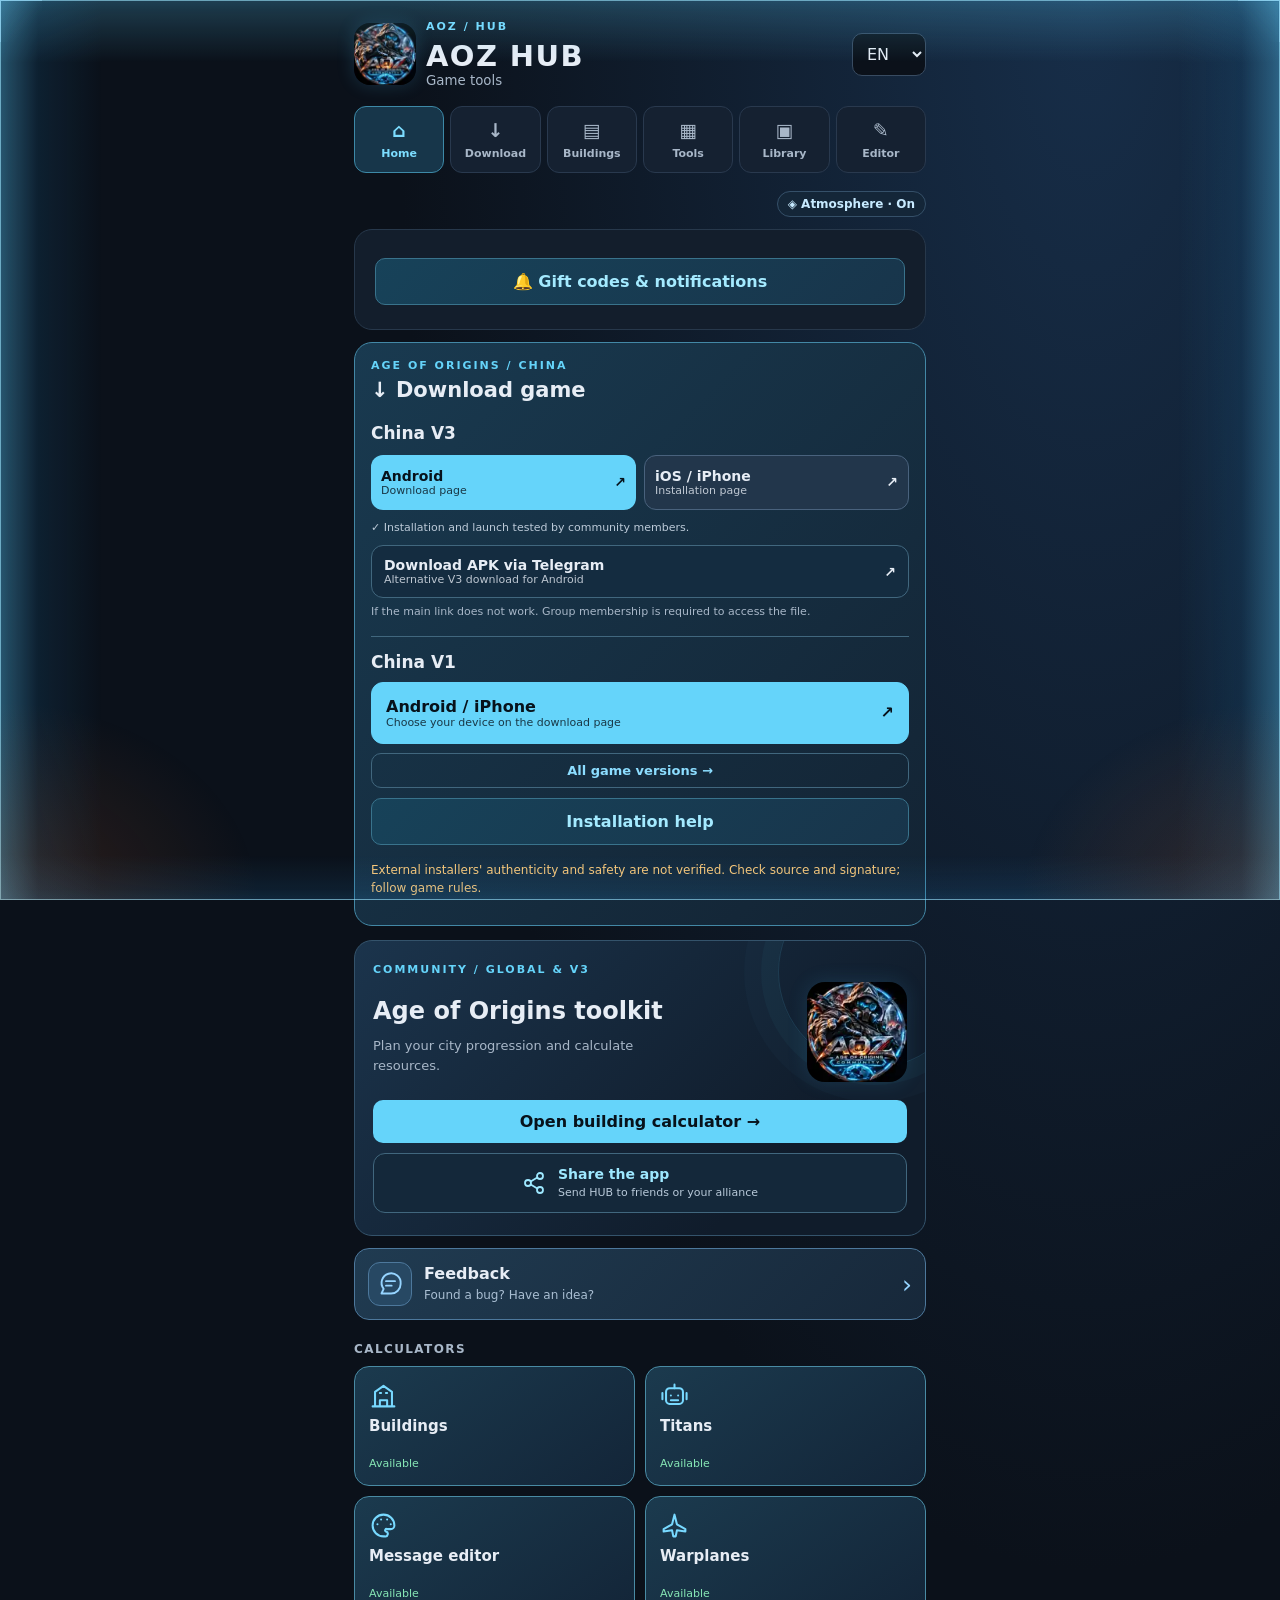
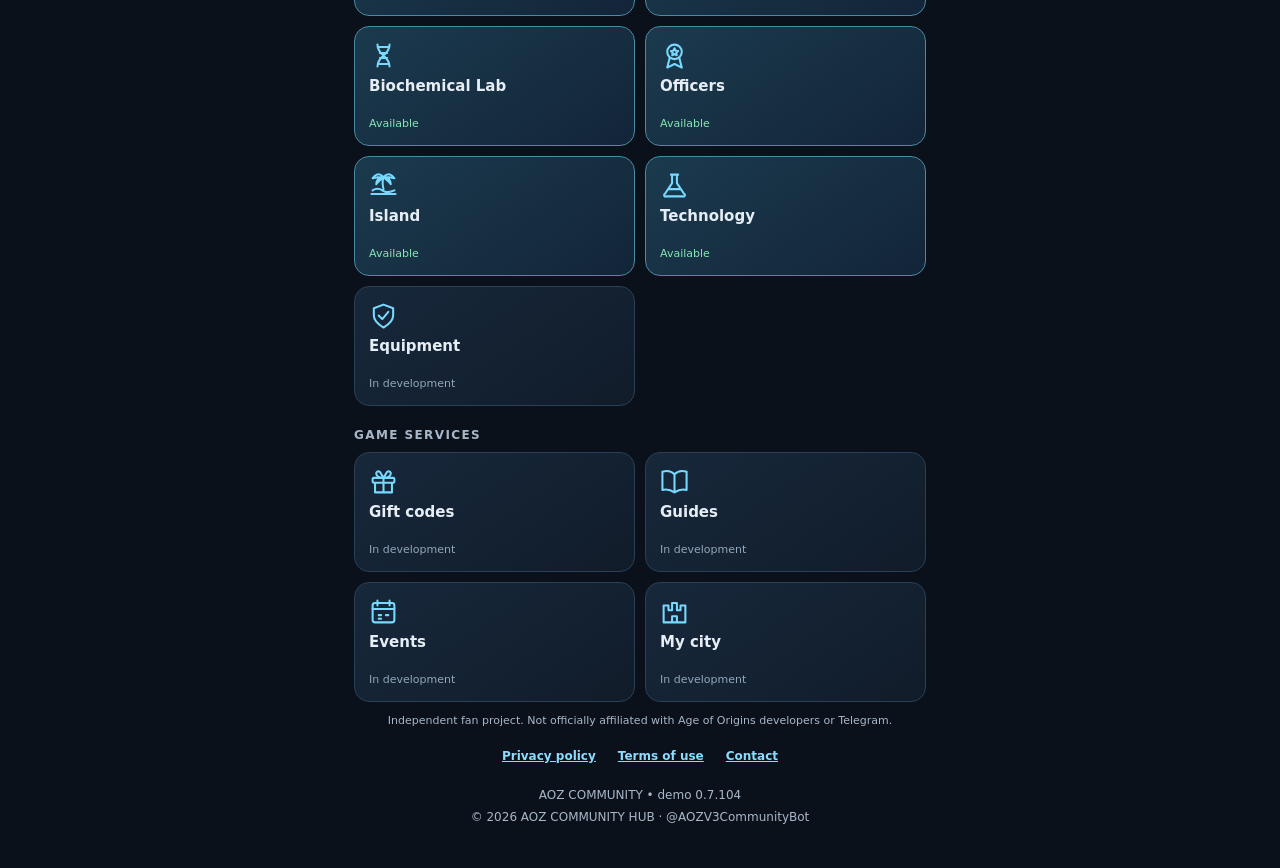
==== commit 3528ee7e: "Release 0.7.104: verify all active warplane equipment skills" ====
--- a/index.html
+++ b/index.html
@@ -314,13 +314,13 @@
 <p id="tInfo" class="titanInfo"></p><button id="tEmpressShortcut" type="button" hidden></button><button id="tCalc" type="button" data-titan="calc"></button><div id="etPanel" hidden></div>
 </section><section id="tResult" hidden aria-live="polite"></section>
 <button type="button" id="tArtworkOpen" class="titanArtworkButton" hidden><img id="tEmpressArtwork" class="titanArtwork" src="[data-uri]" width="1260" height="420" alt="" decoding="async" loading="lazy"><img id="tSpiritArtwork" class="titanArtwork" src="[data-uri]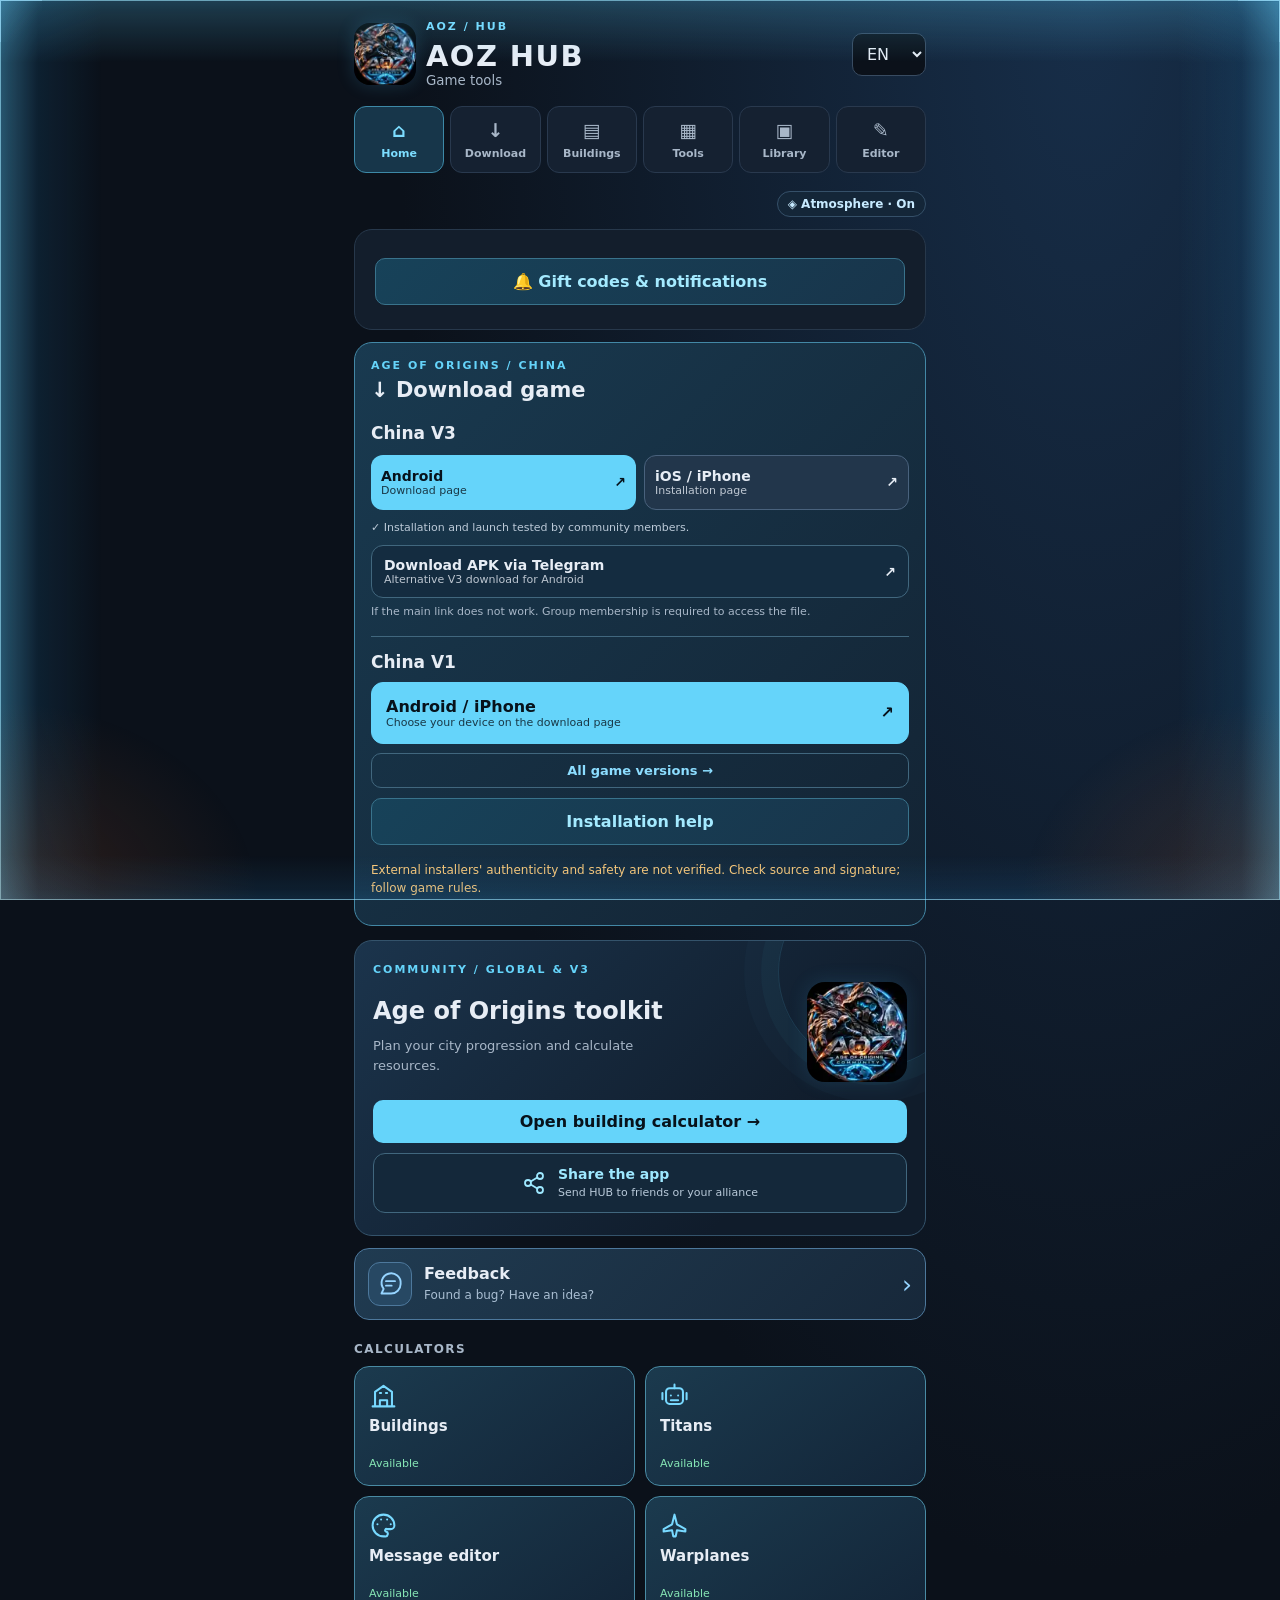
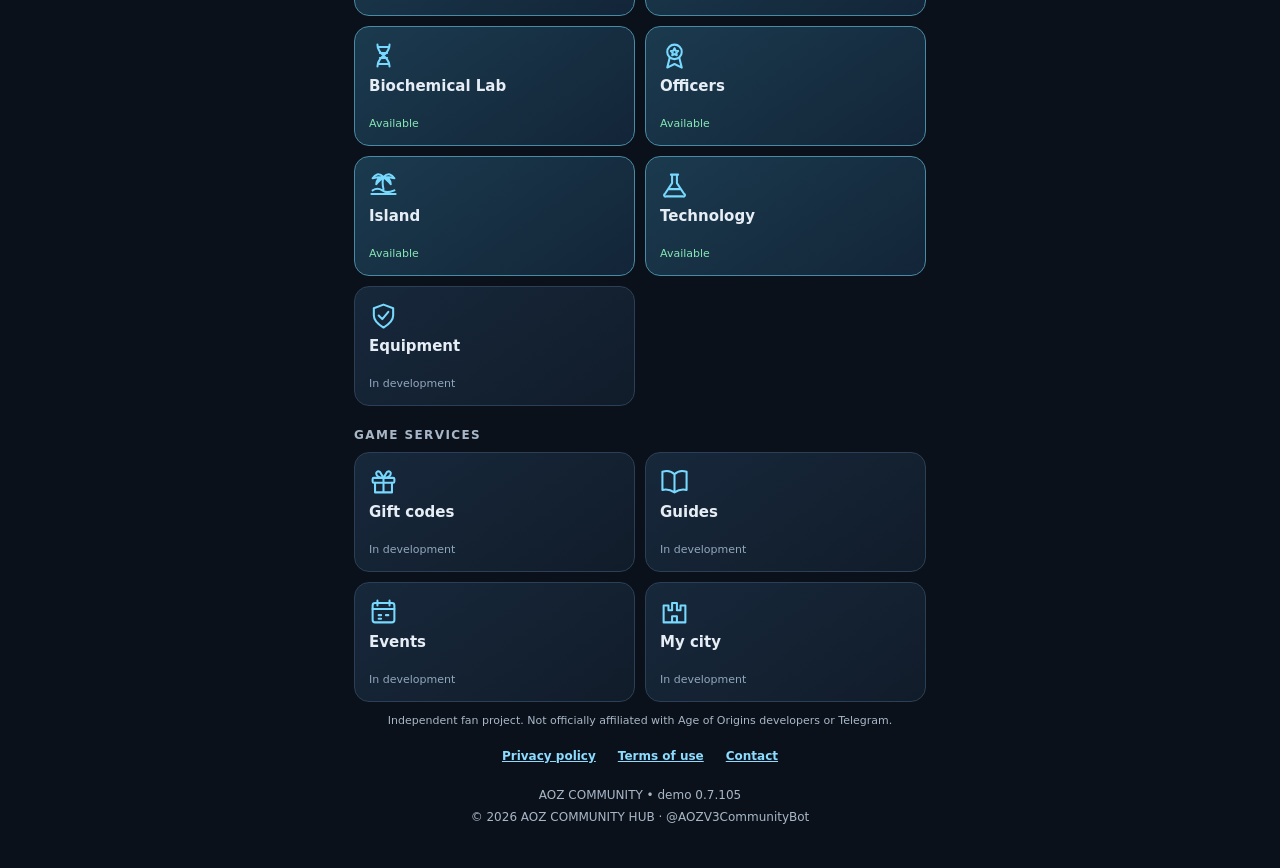
==== commit 507b0765: "Release 0.7.105: verify integer warplane resistance stats and finish skill reference" ====
--- a/index.html
+++ b/index.html
@@ -314,13 +314,13 @@
 <p id="tInfo" class="titanInfo"></p><button id="tEmpressShortcut" type="button" hidden></button><button id="tCalc" type="button" data-titan="calc"></button><div id="etPanel" hidden></div>
 </section><section id="tResult" hidden aria-live="polite"></section>
 <button type="button" id="tArtworkOpen" class="titanArtworkButton" hidden><img id="tEmpressArtwork" class="titanArtwork" src="[data-uri]" width="1260" height="420" alt="" decoding="async" loading="lazy"><img id="tSpiritArtwork" class="titanArtwork" src="[data-uri]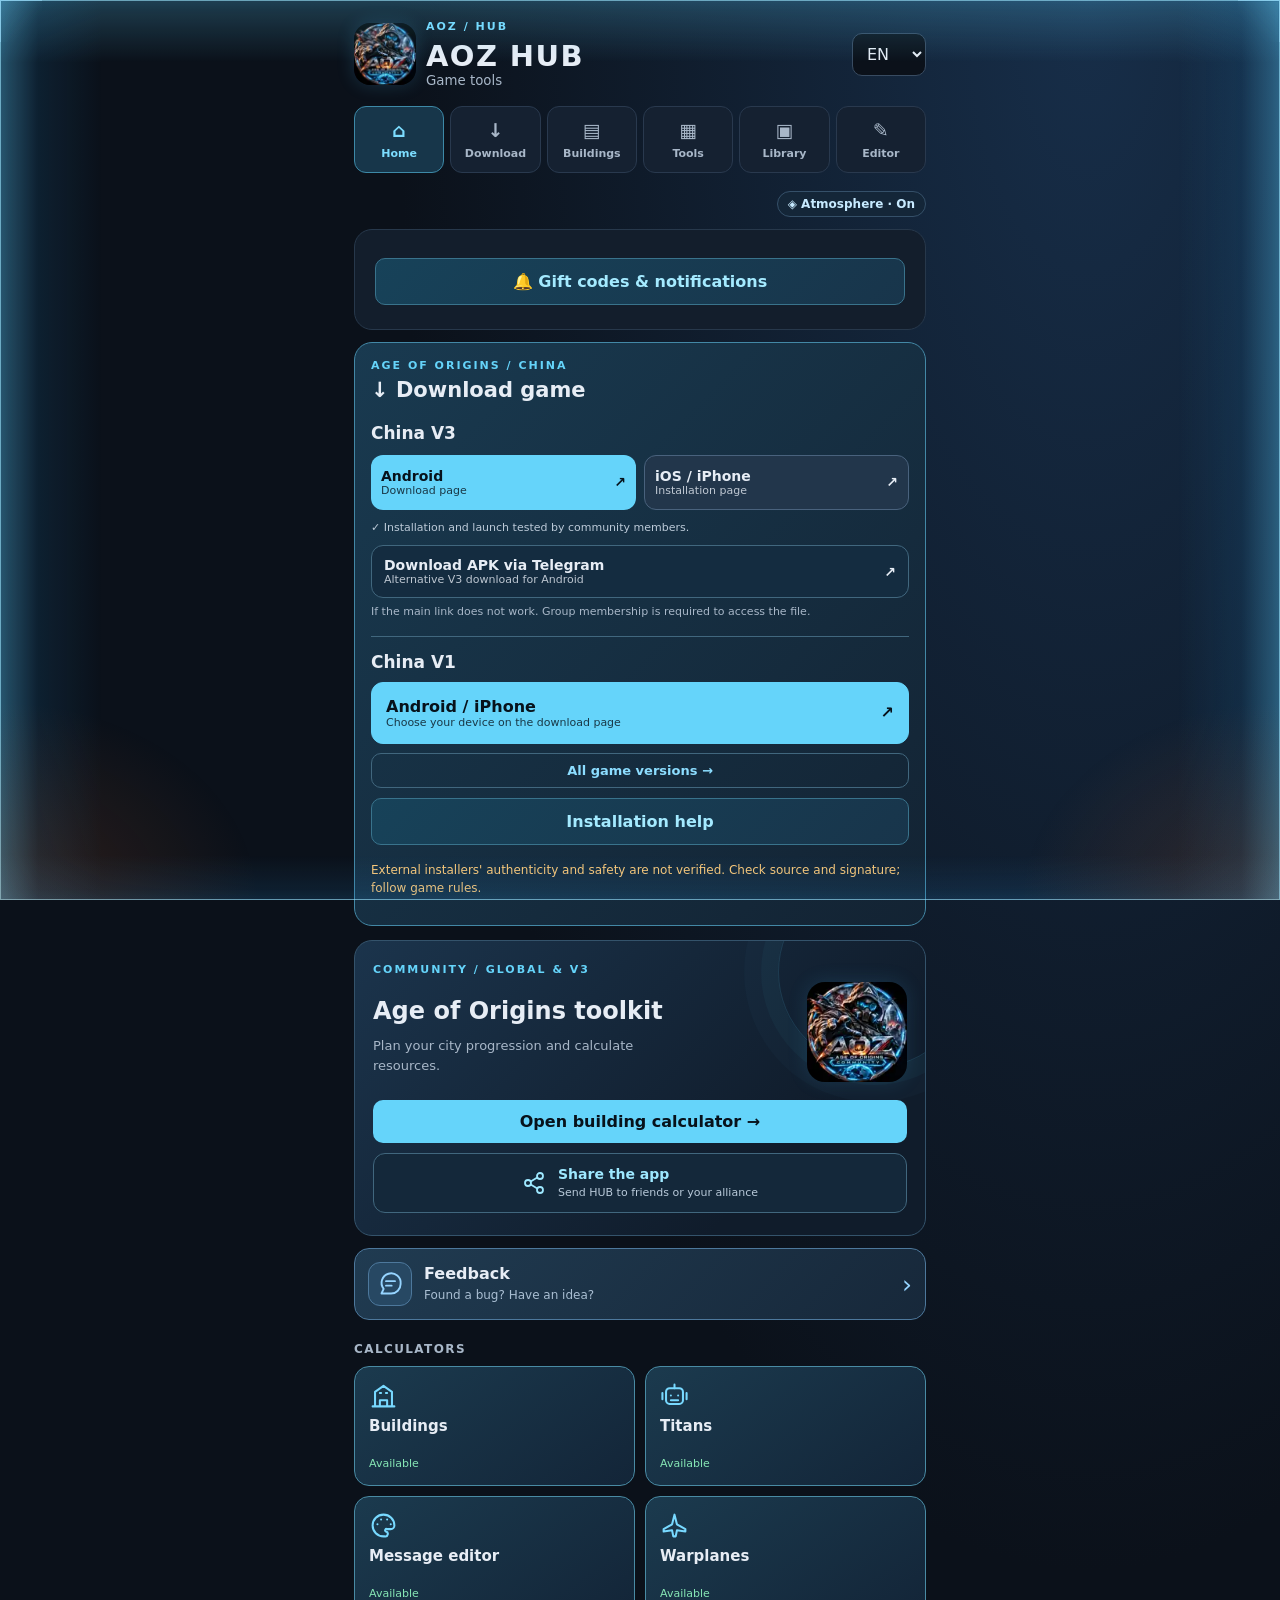
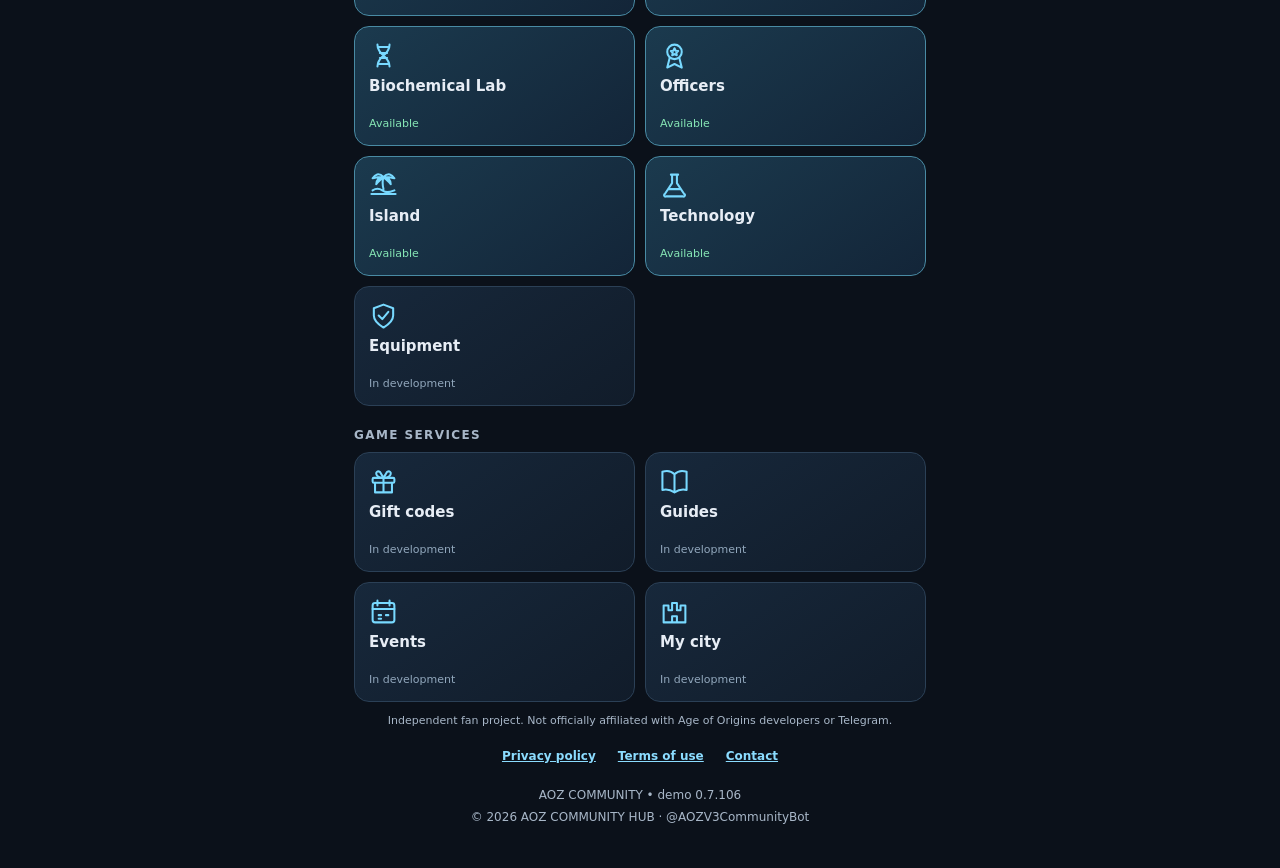
==== commit e5aedb4e: "0.7.106: expose officer breakthrough skill and include unlock cost" ====
--- a/index.html
+++ b/index.html
@@ -314,13 +314,13 @@
 <p id="tInfo" class="titanInfo"></p><button id="tEmpressShortcut" type="button" hidden></button><button id="tCalc" type="button" data-titan="calc"></button><div id="etPanel" hidden></div>
 </section><section id="tResult" hidden aria-live="polite"></section>
 <button type="button" id="tArtworkOpen" class="titanArtworkButton" hidden><img id="tEmpressArtwork" class="titanArtwork" src="[data-uri]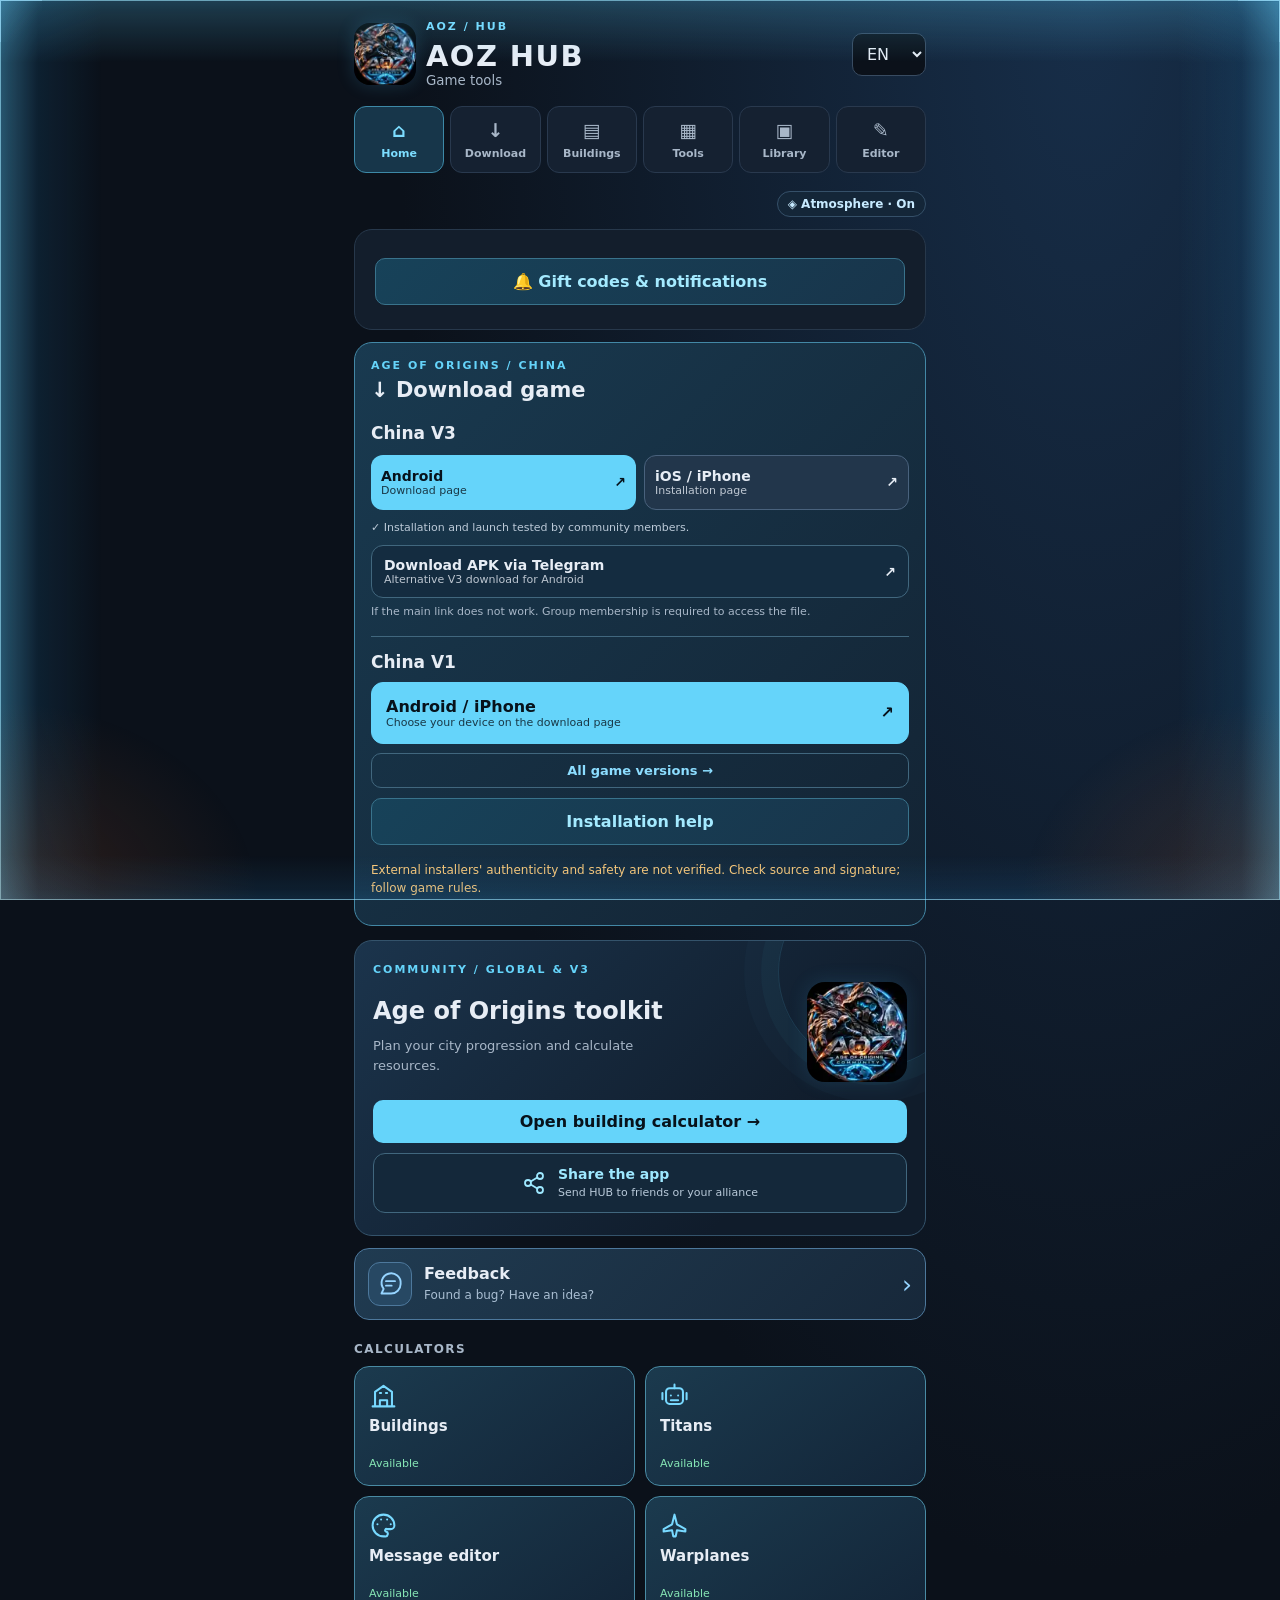
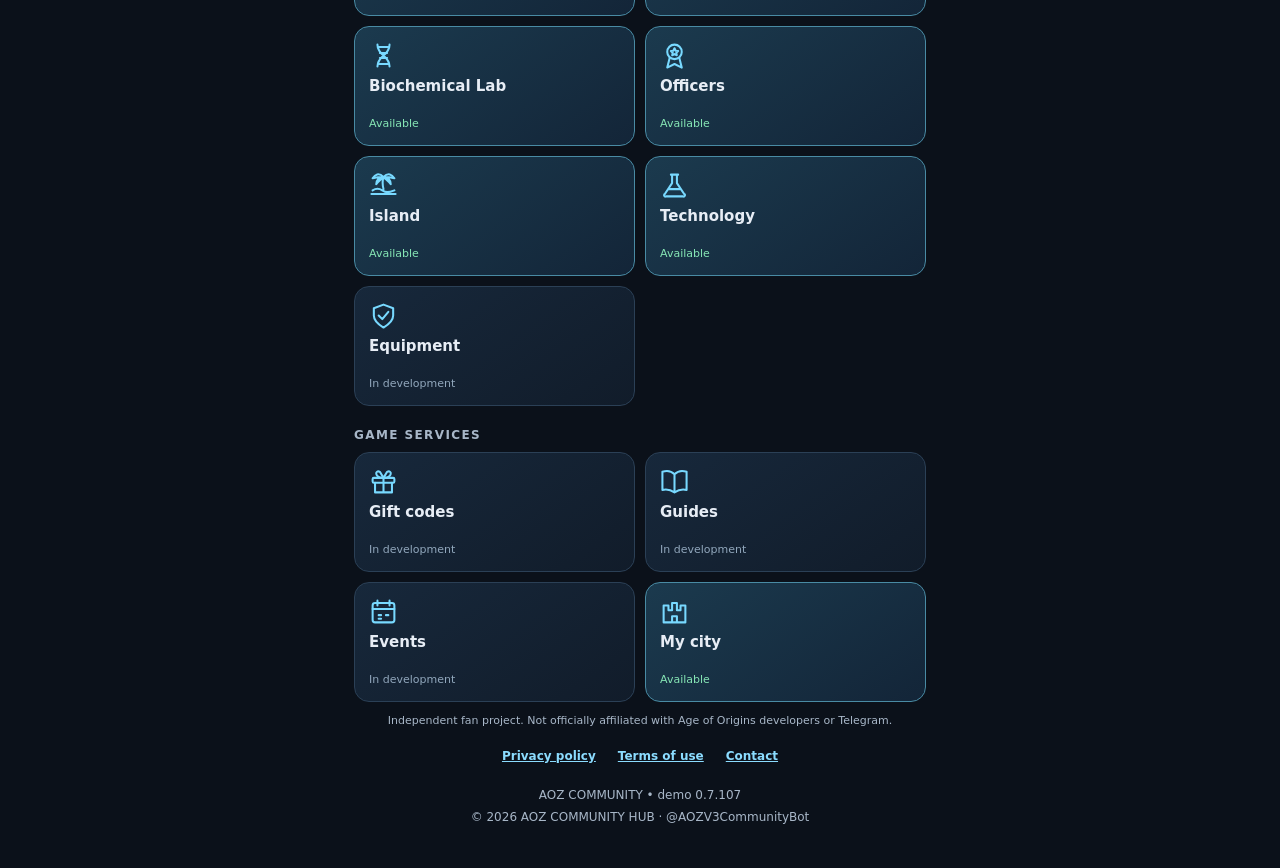
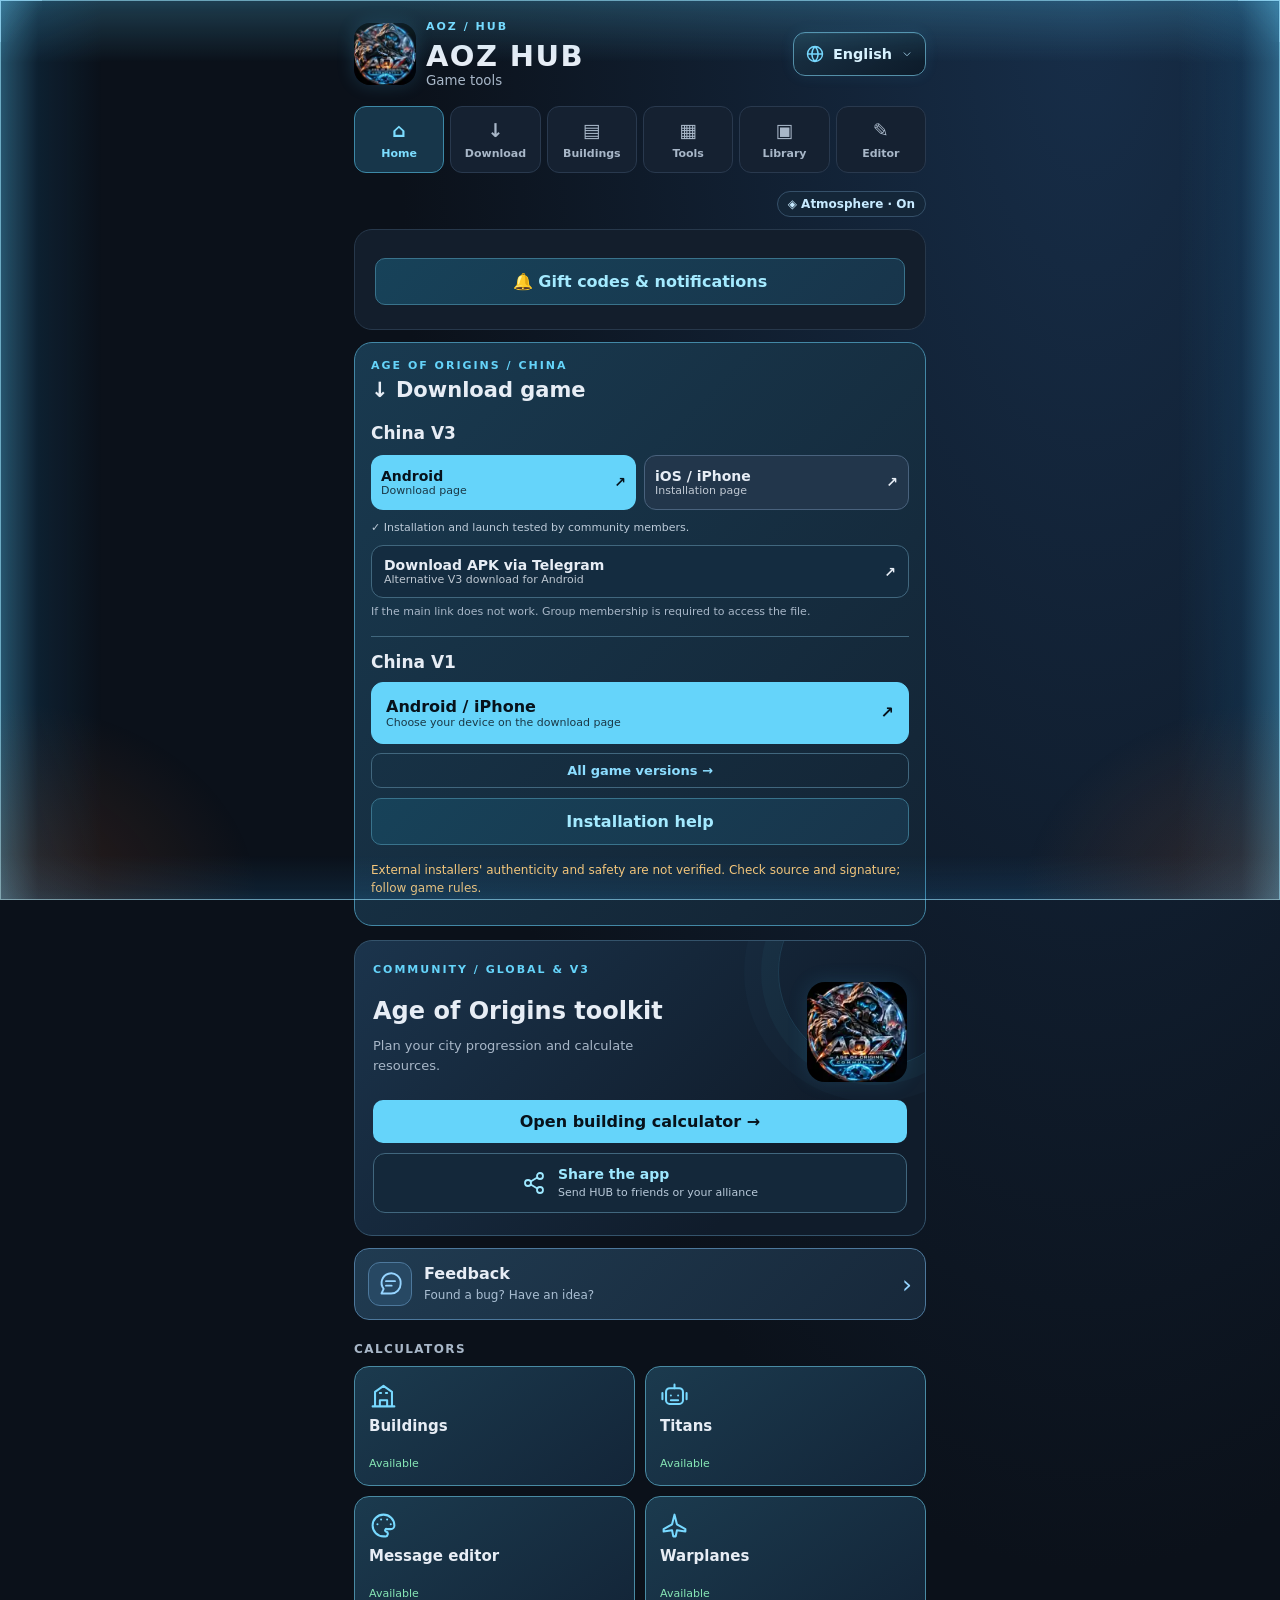
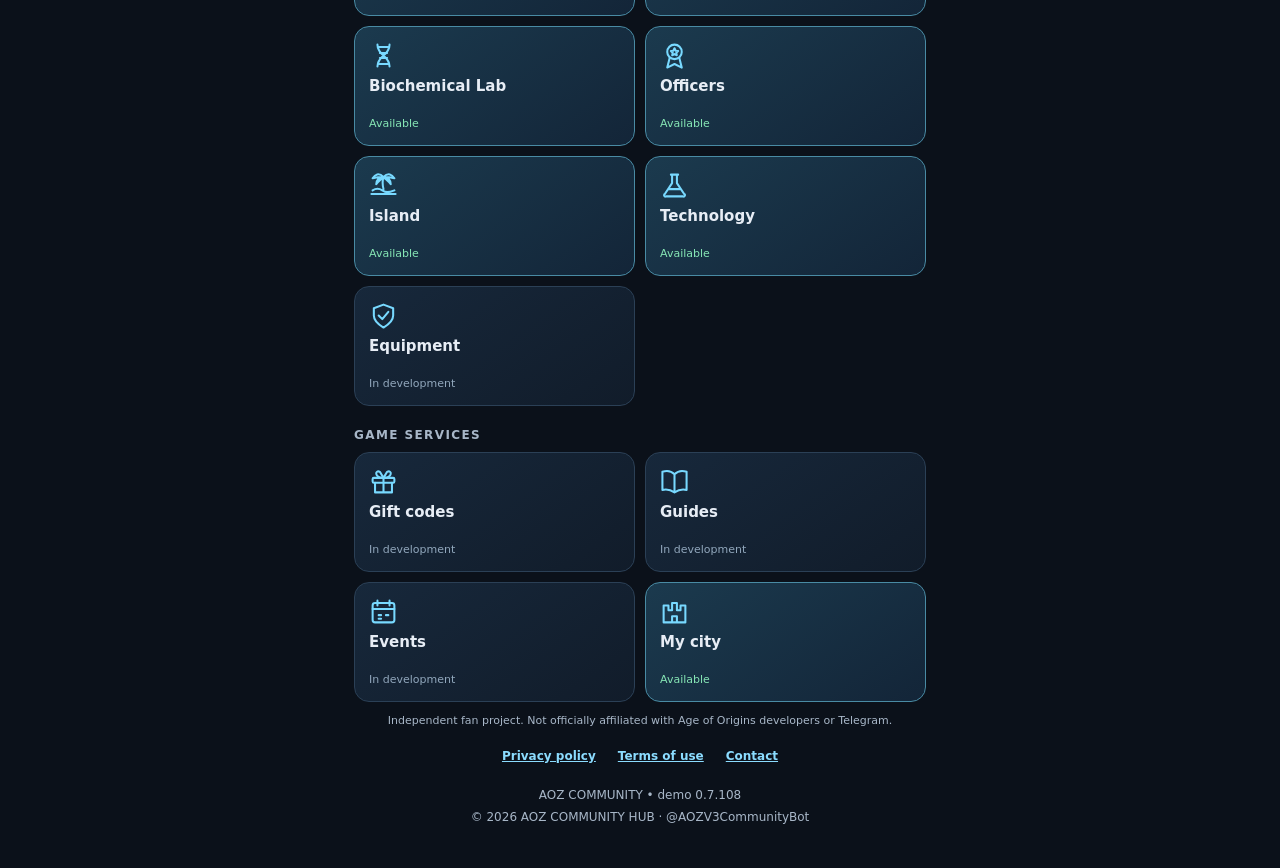
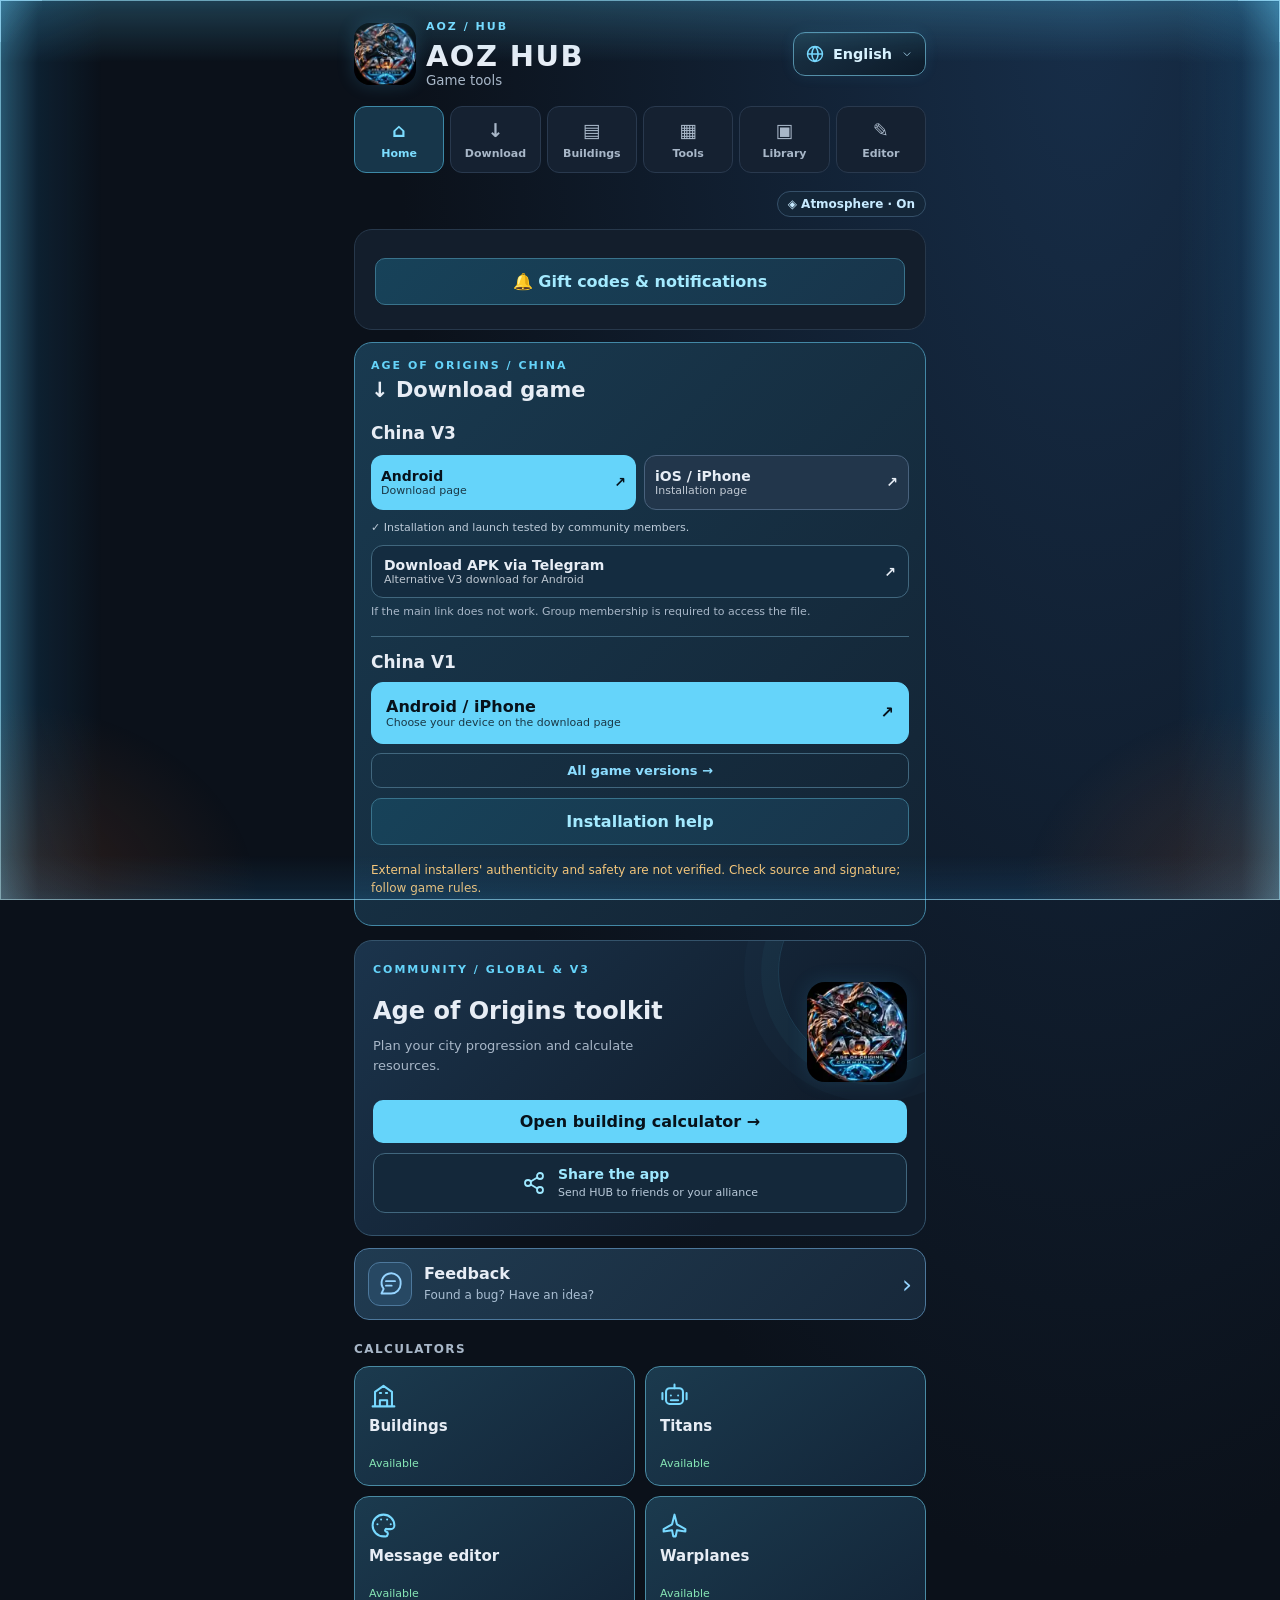
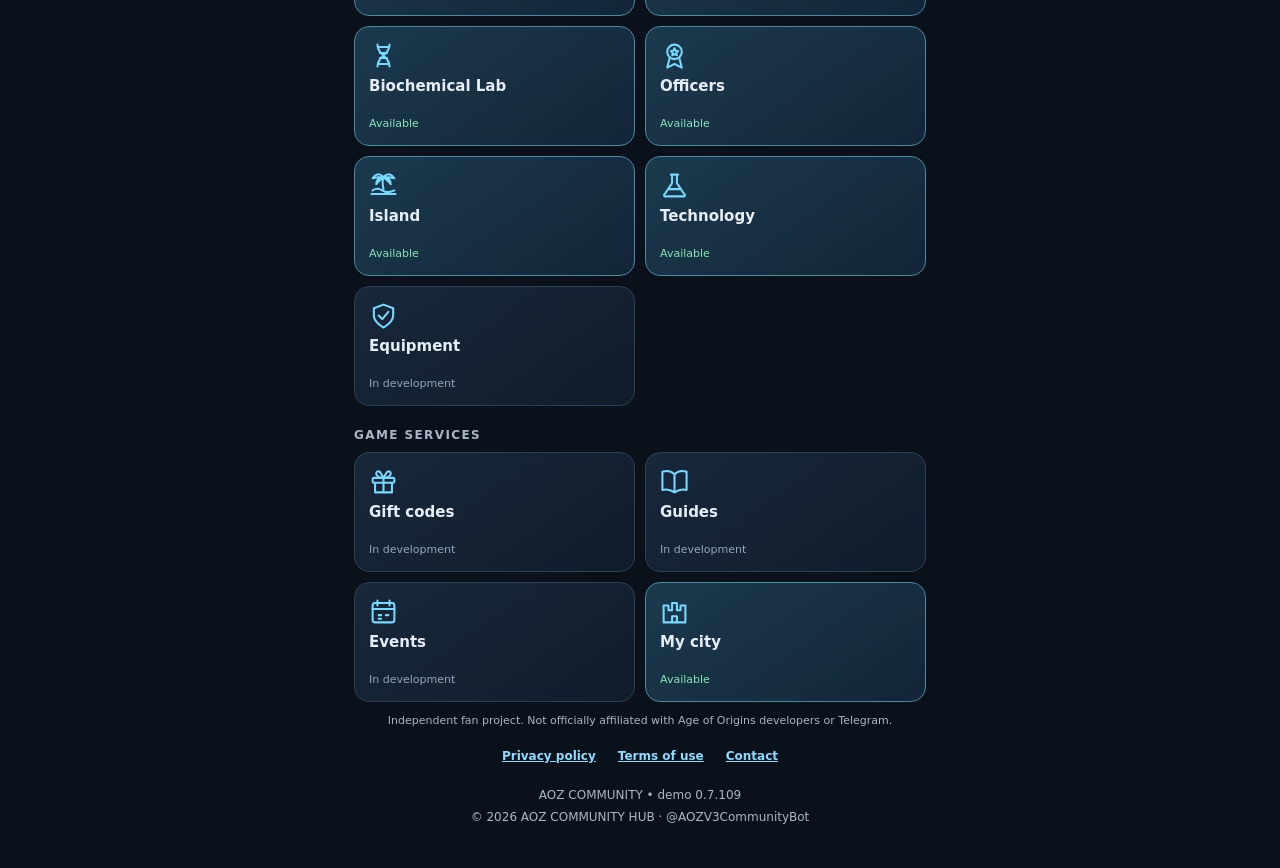
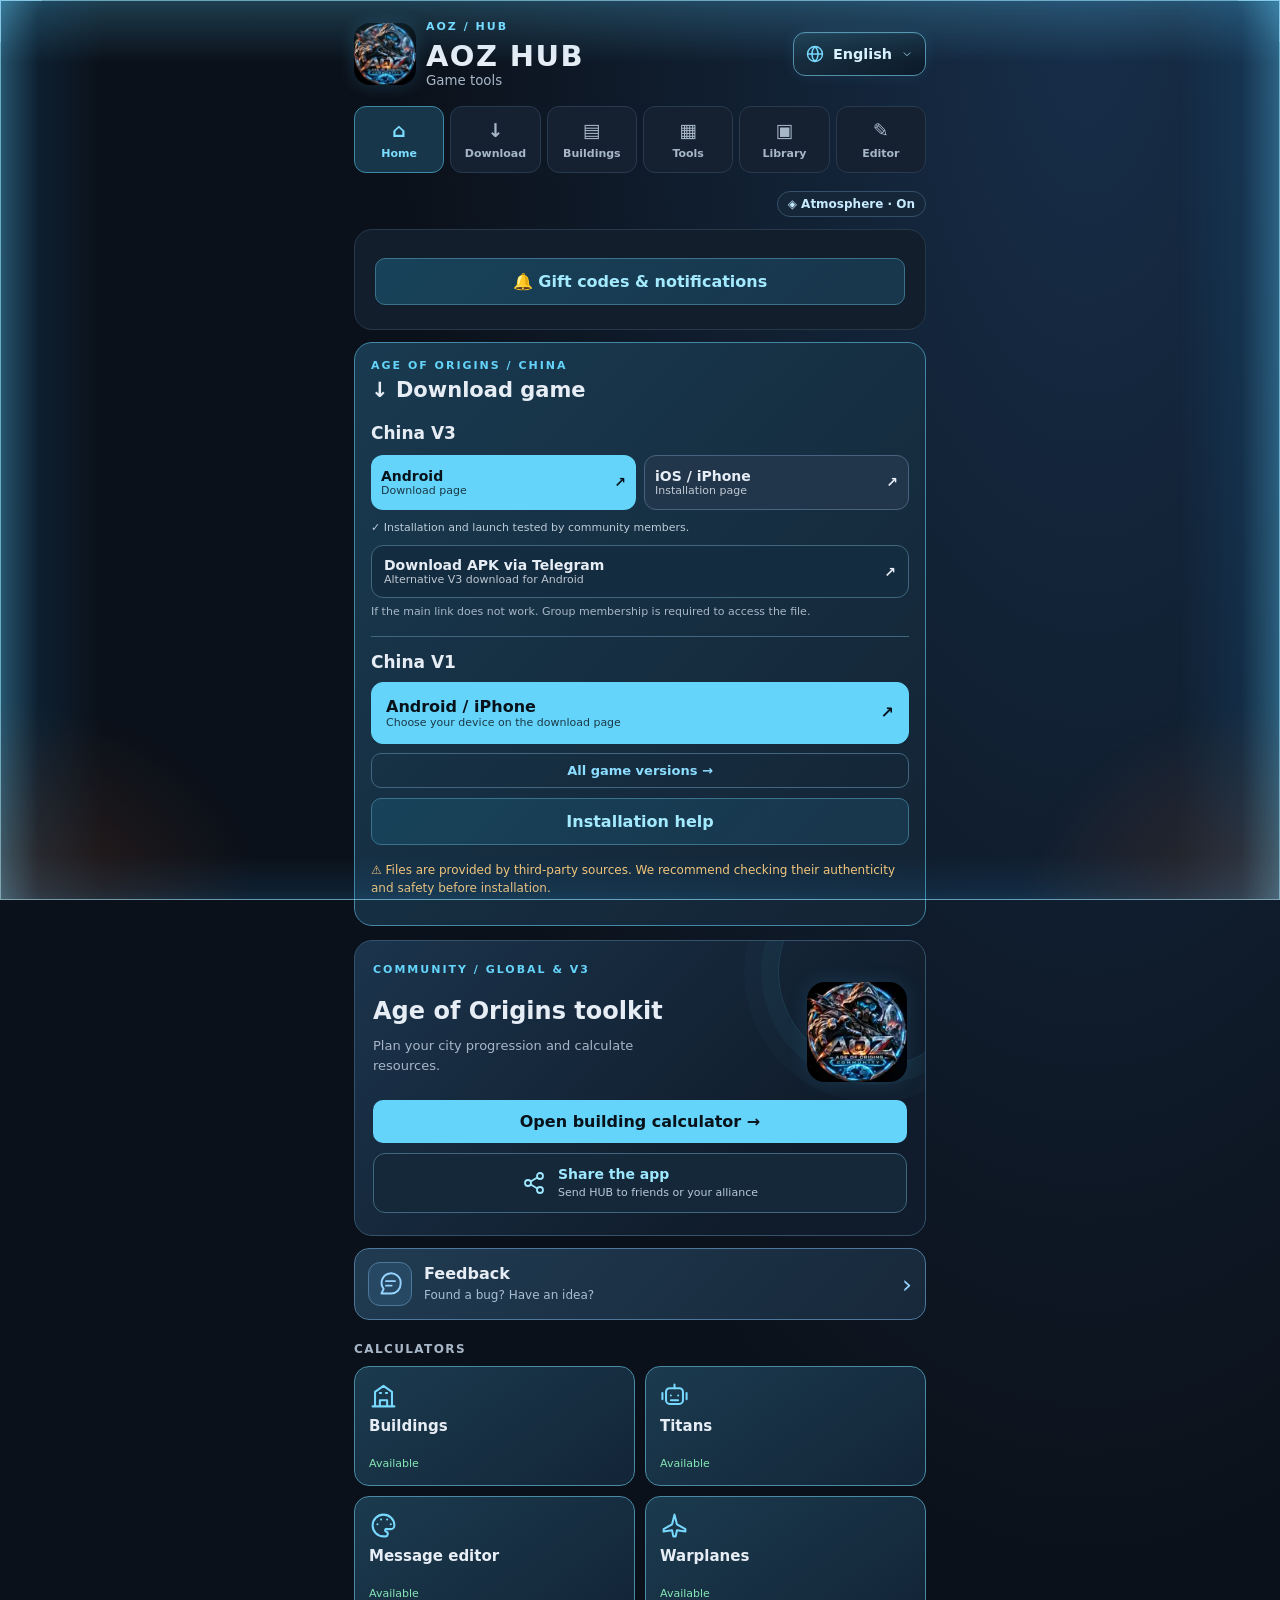
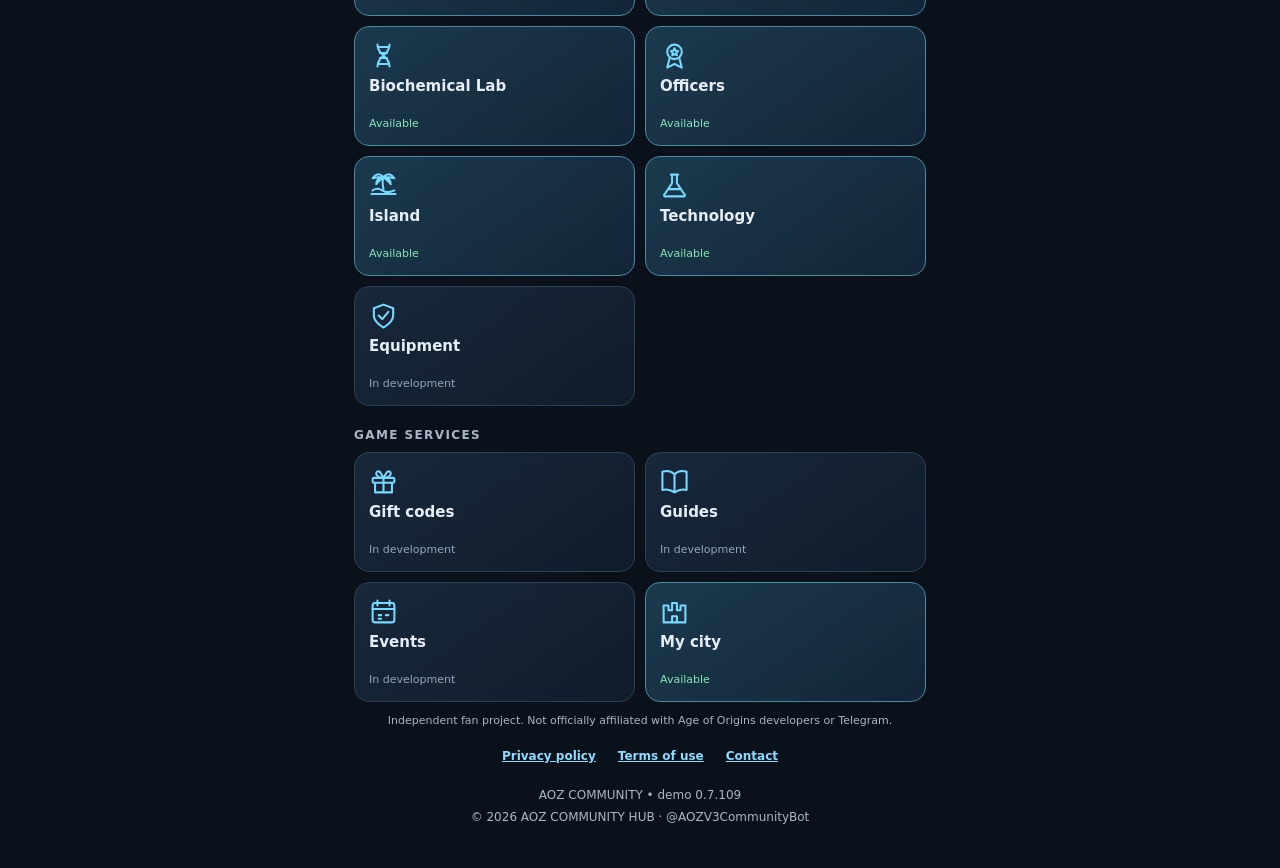
